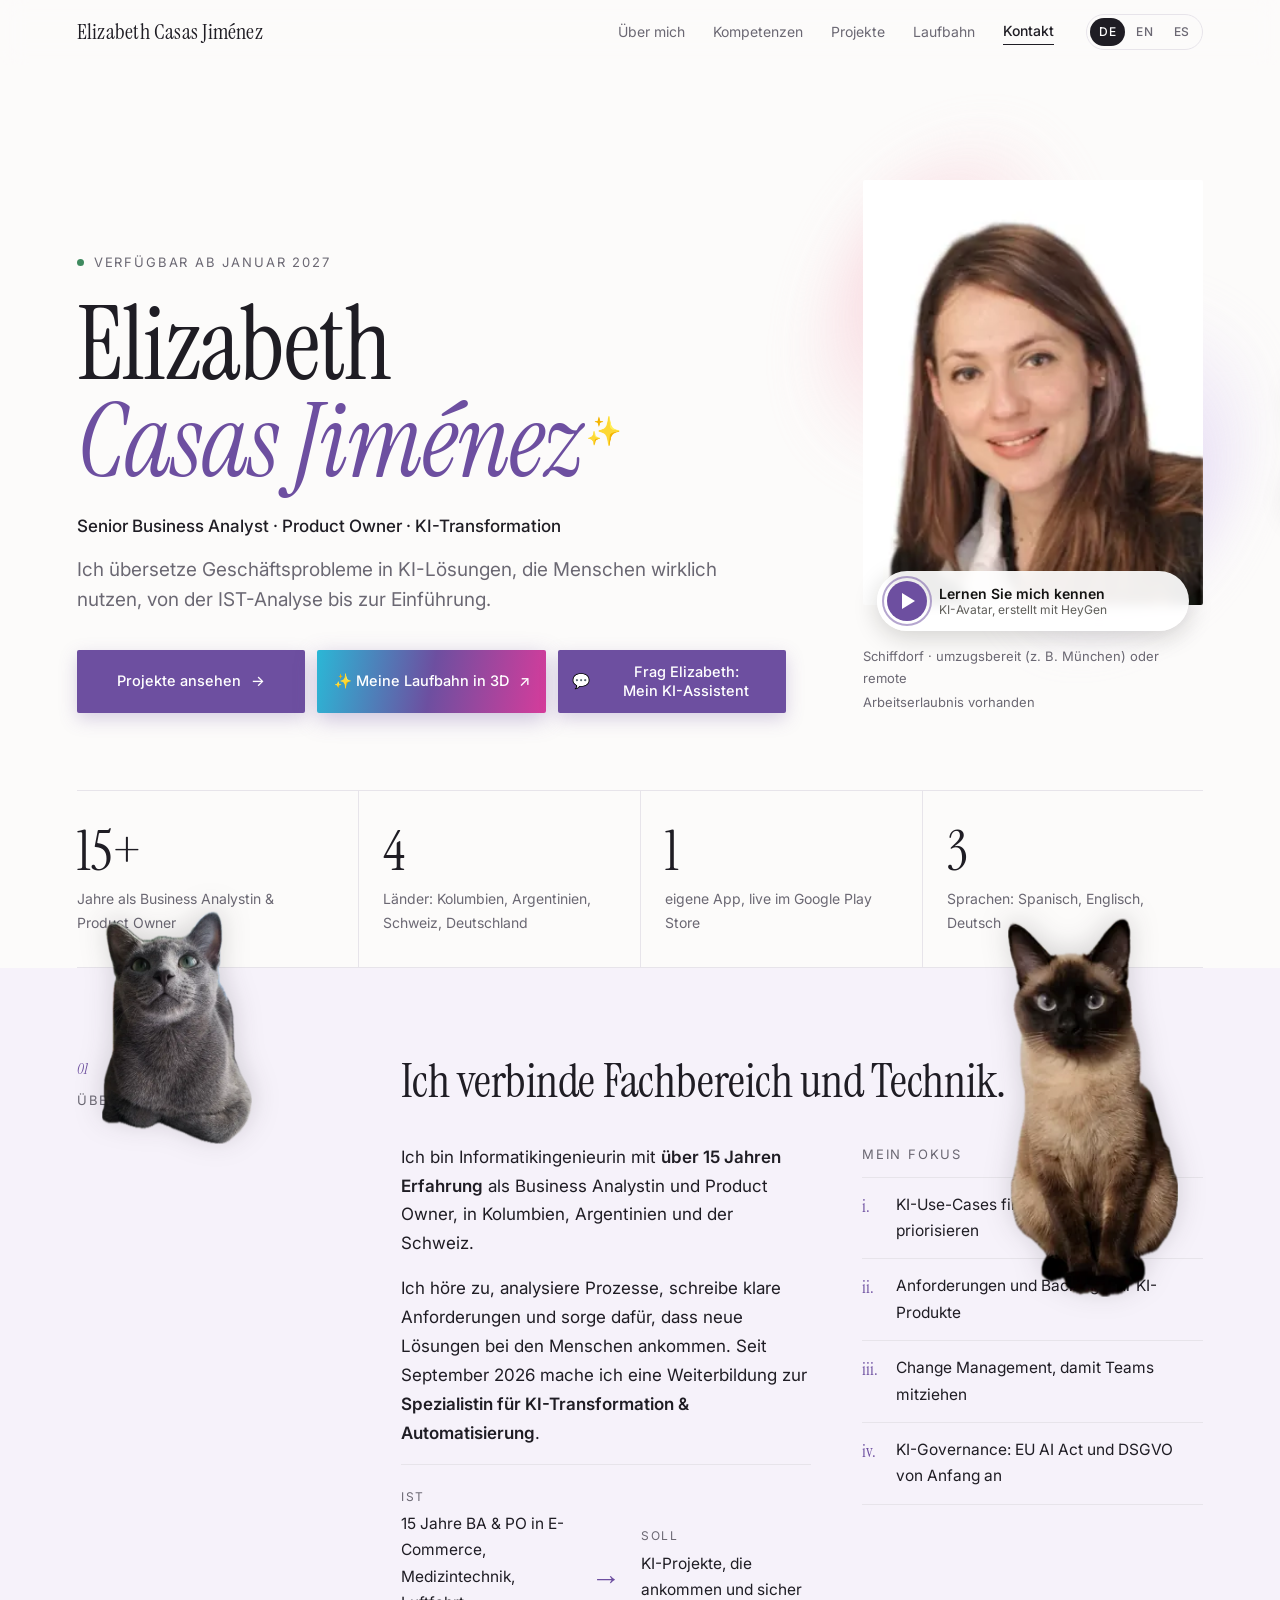
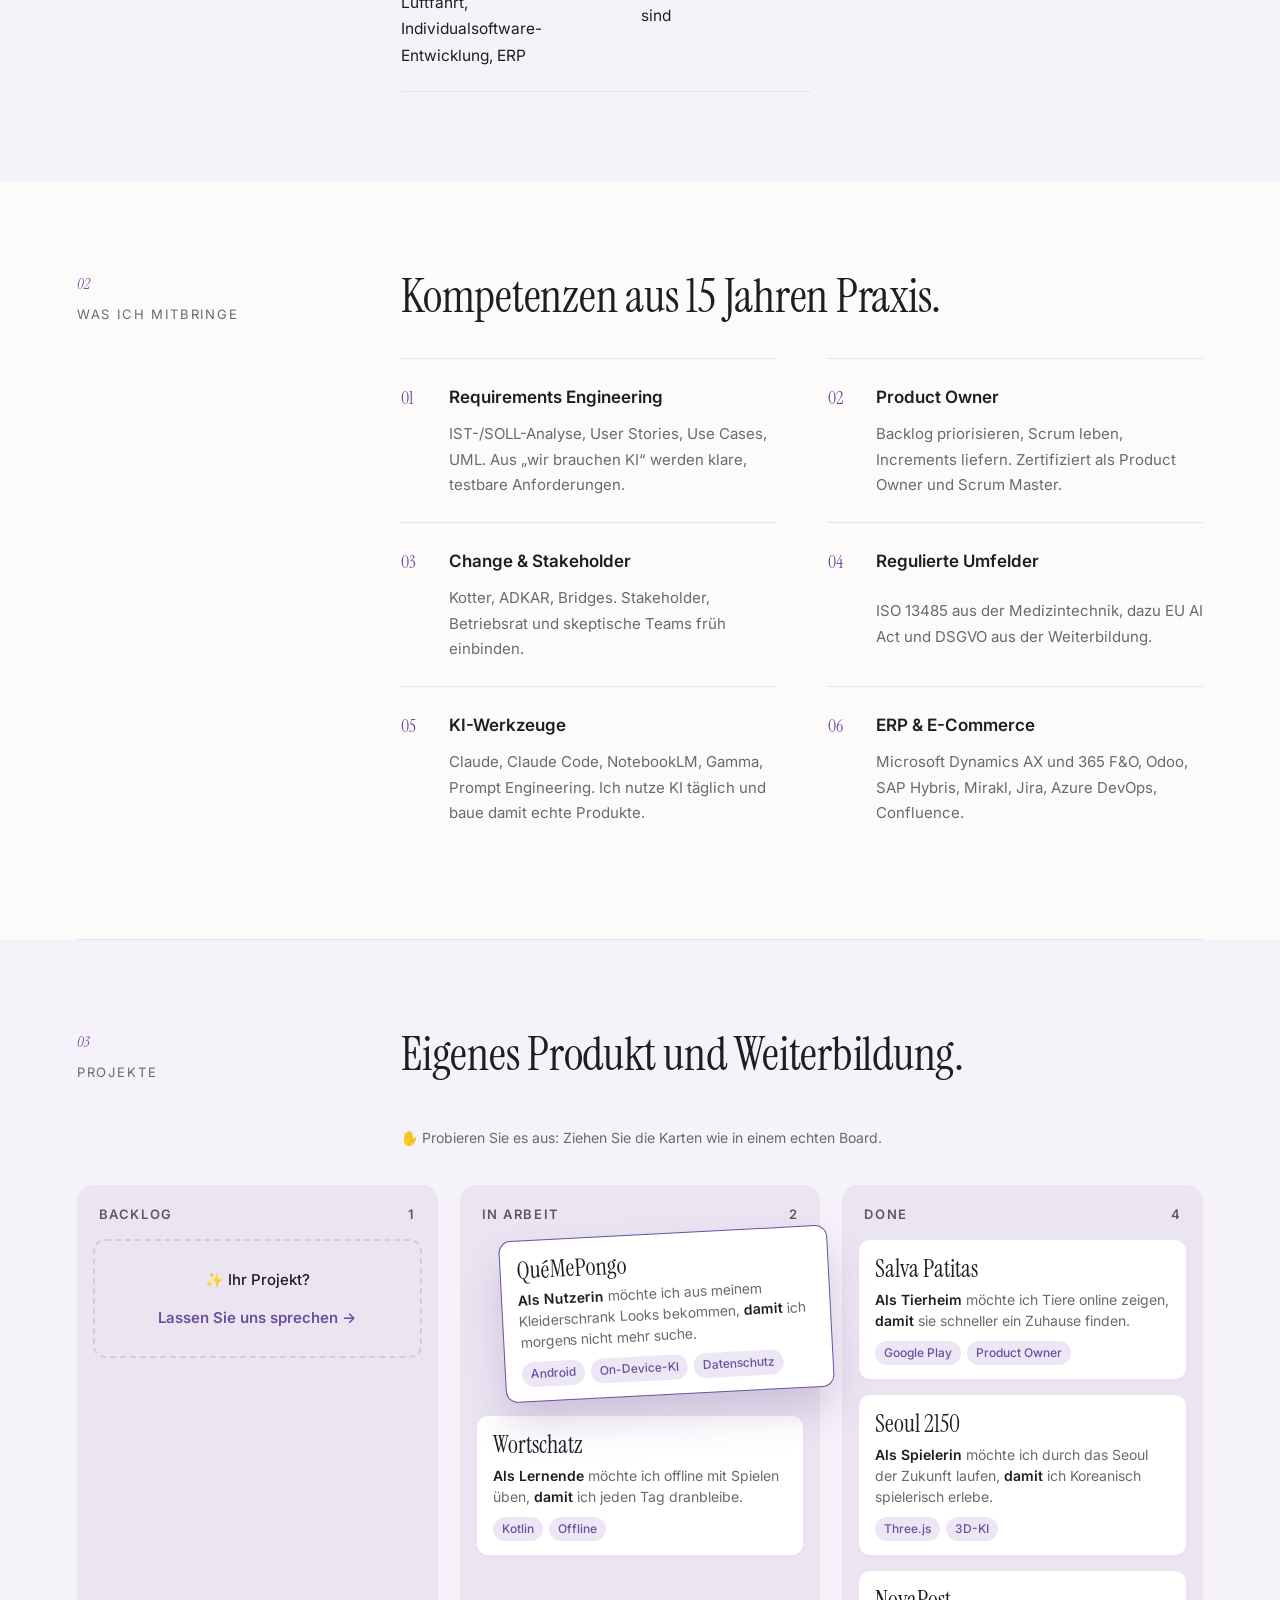
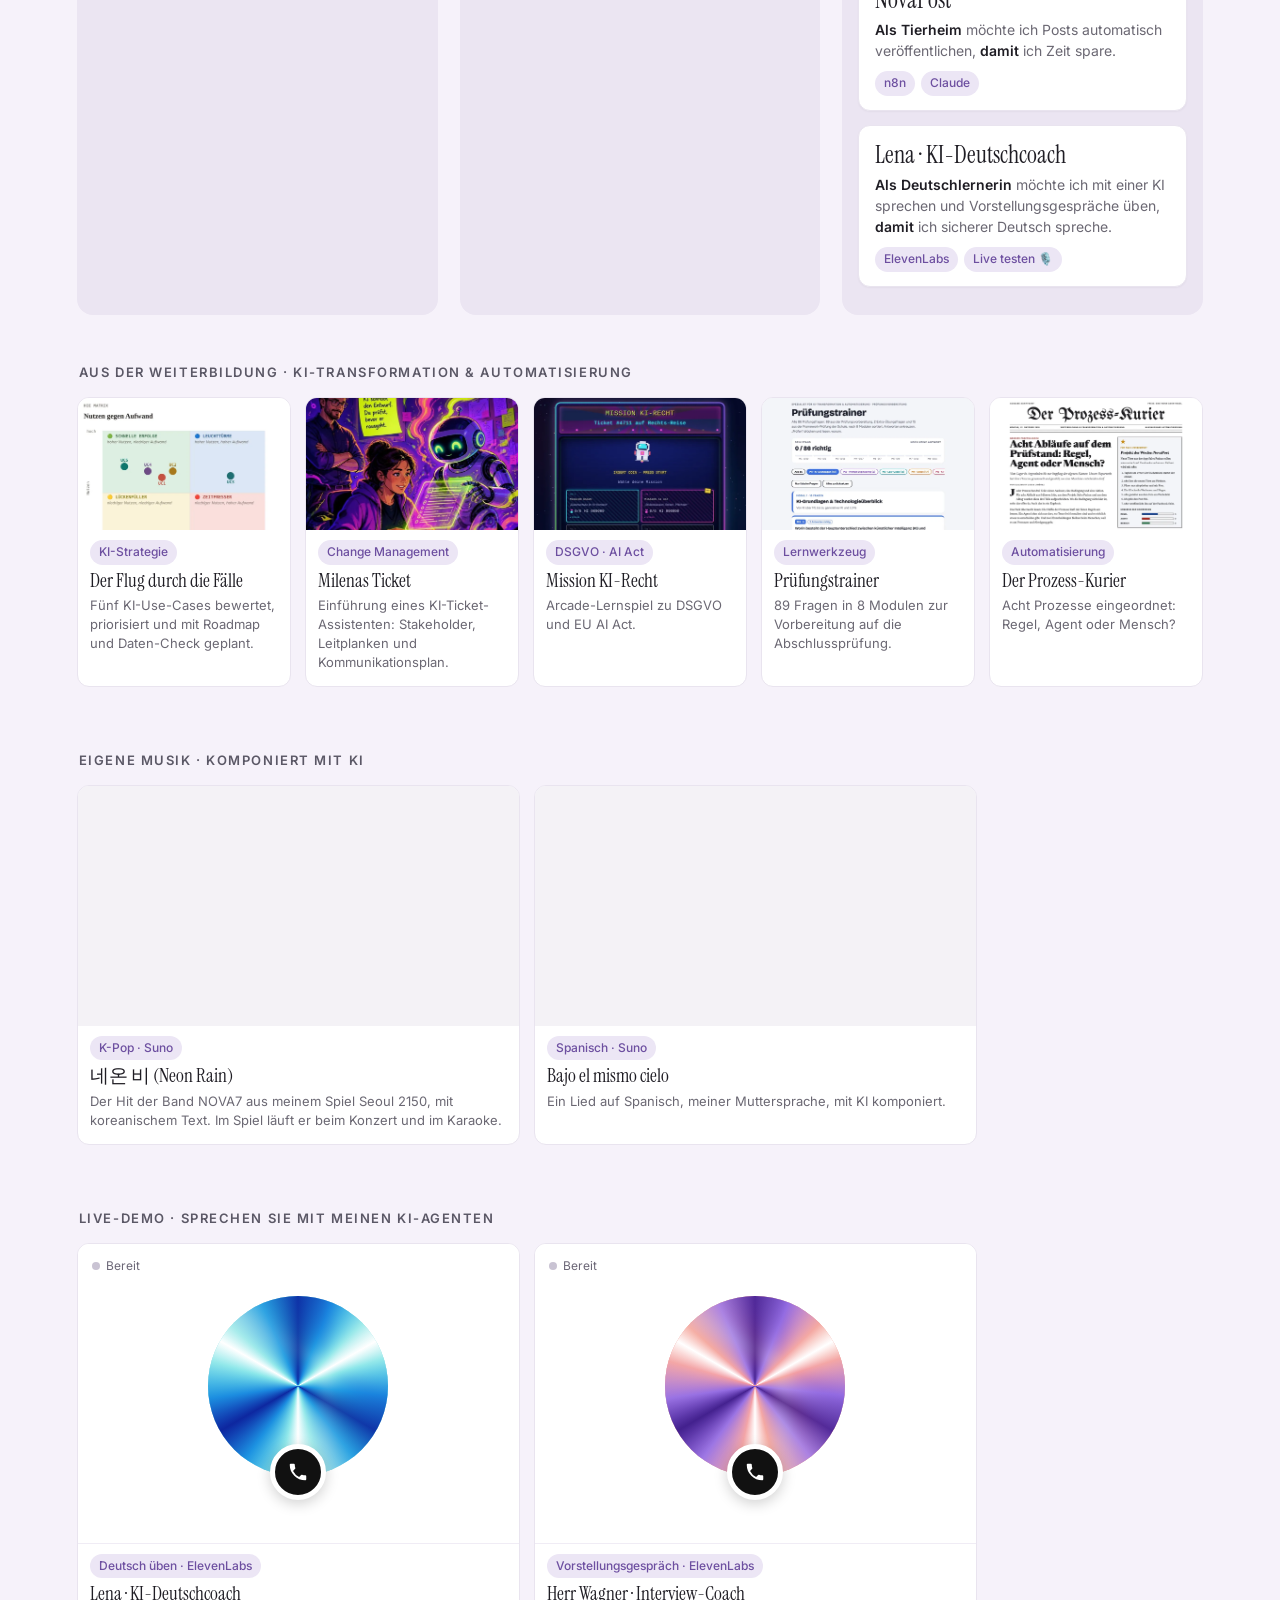
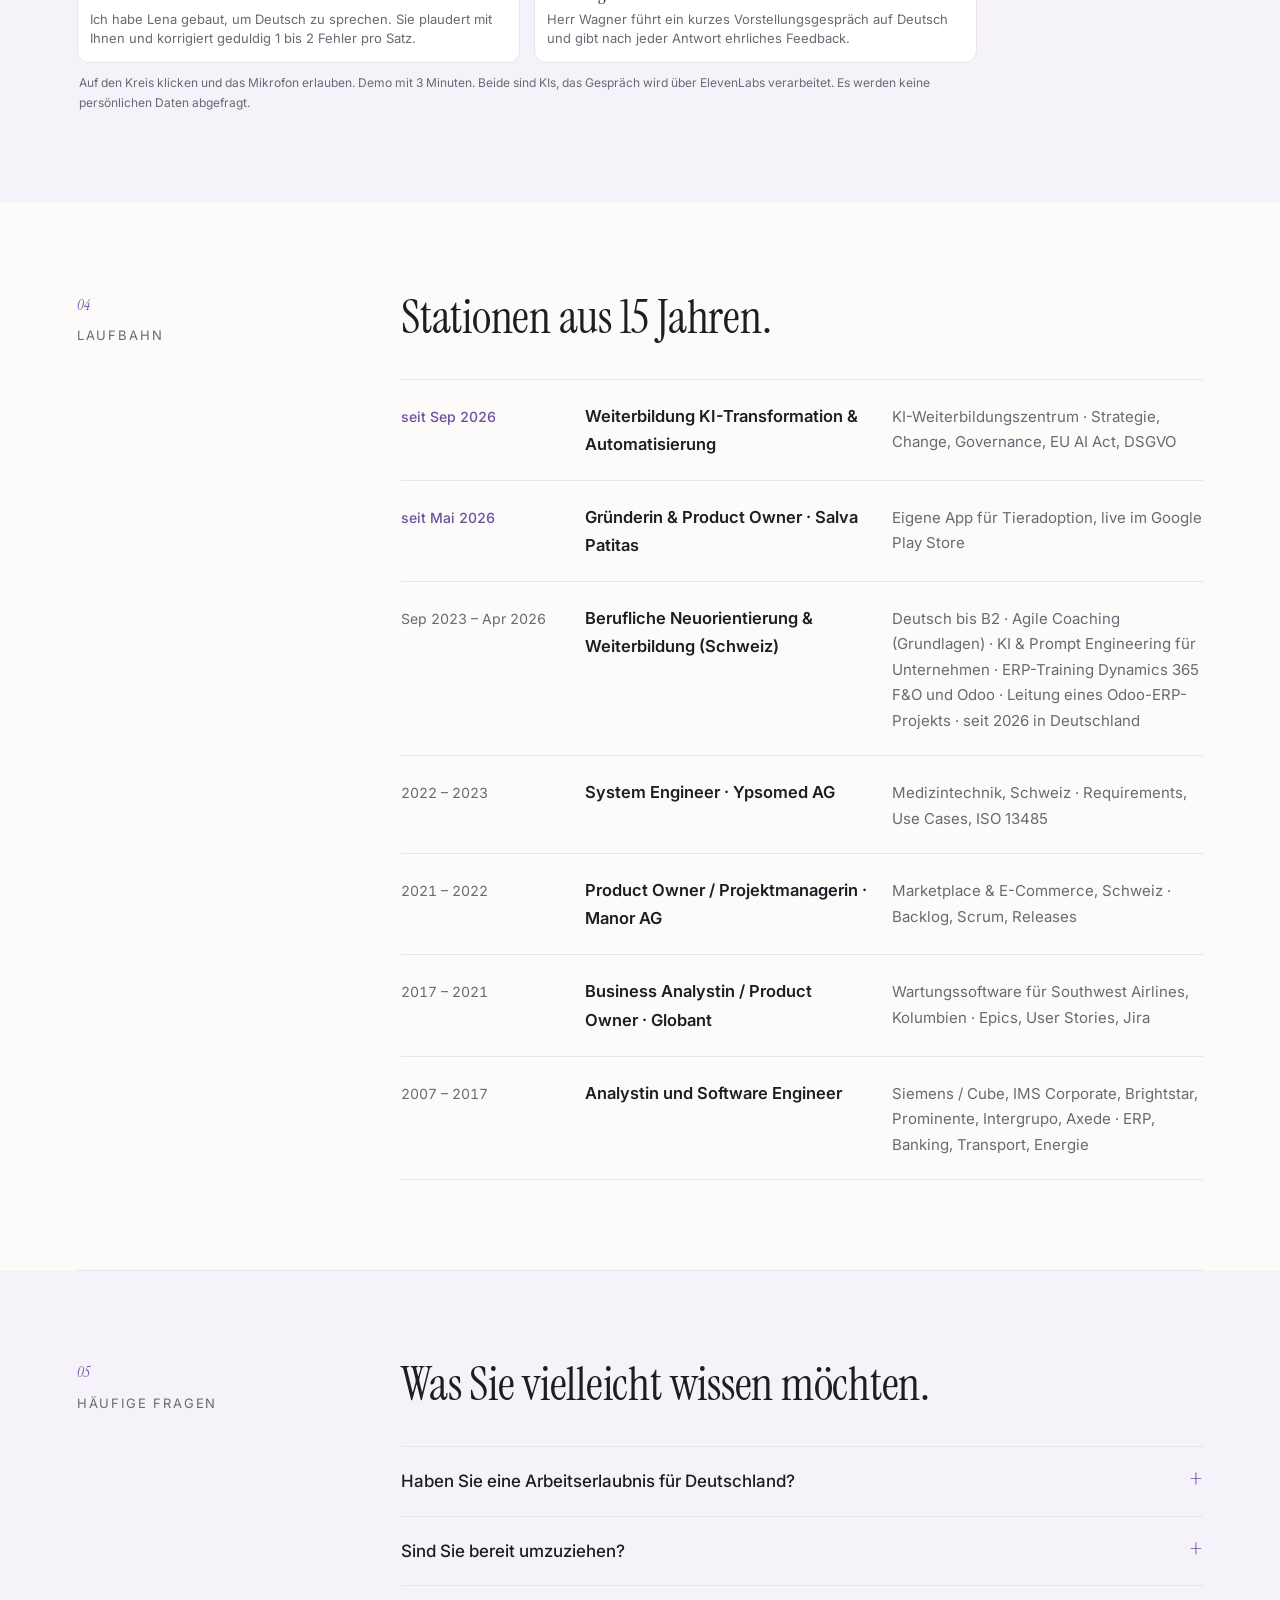
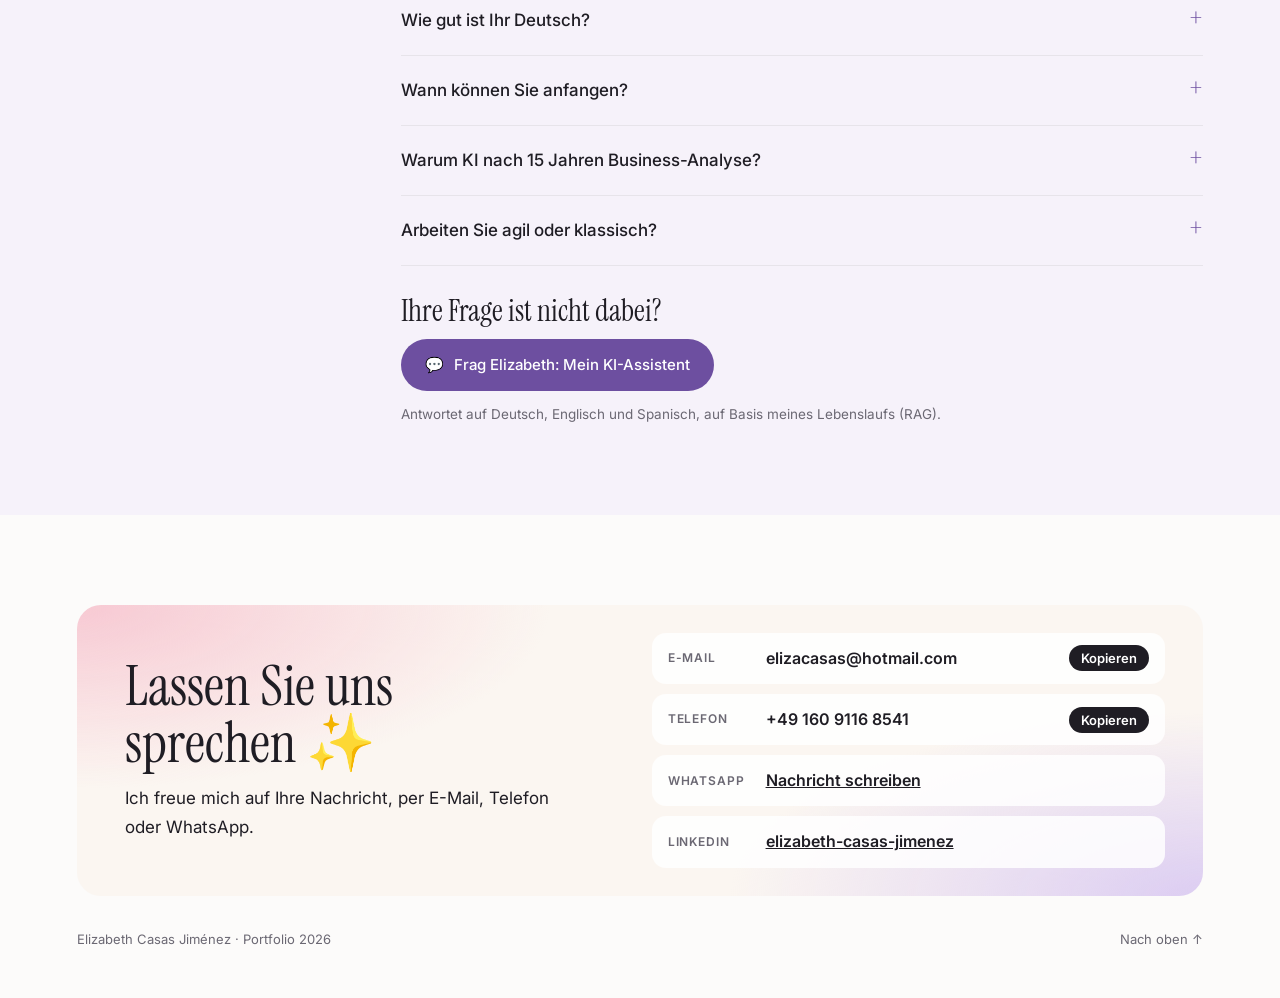
==== index.html @ 3ceb9cad "Live-Demo: Lena (Deutschcoach) und Herr Wagner (Interview-Coach) mit eigenem Kreis im Portfolio, Kan" ====
<!doctype html>
<html lang="de">
<head>
<meta charset="utf-8">
<meta name="viewport" content="width=device-width,initial-scale=1">
<title>Elizabeth Casas Jiménez</title>
<link rel="preconnect" href="https://fonts.googleapis.com">
<link rel="preconnect" href="https://fonts.gstatic.com" crossorigin>
<link rel="stylesheet" href="https://fonts.googleapis.com/css2?family=Instrument+Serif:ital@0;1&family=Inter:wght@400;500;600&display=swap">
<style>
/* Editorial, ruhig: warmes Weiss, Serif-Titel, Haarlinien statt Boxen, Lila nur als feiner Akzent. Bewusst nur ein helles Theme. */
:root{
  color-scheme:light;
  --bg:#fcfbfa; --ink:#1f1d24; --muted:#6b6873; --line:#e7e4ea; --soft:#f4f2f6;
  --accent:#6d4fa0; --accent-soft:#ece6f5;
  --serif:"Instrument Serif","Times New Roman",Georgia,serif;
  --sans:"Inter",-apple-system,"Segoe UI",Helvetica,Arial,sans-serif;
  --gut:clamp(22px,6vw,104px);
}
*{box-sizing:border-box}
html{scroll-behavior:smooth}
html,body{margin:0;background:var(--bg)}
body{overflow-x:clip}
body{color:var(--ink);font-family:var(--sans);font-size:16px;line-height:1.7;-webkit-font-smoothing:antialiased}
a{color:inherit}
a:focus-visible,summary:focus-visible,button:focus-visible{outline:2px solid var(--accent);outline-offset:4px;border-radius:4px}
h1,h2,h3{margin:0;font-weight:400}
p{margin:0}
.wrap{max-width:1360px;margin:0 auto;padding:0 var(--gut)}

/* Kopfzeile */
.topbar{position:sticky;top:0;z-index:20;background:rgba(252,251,250,.82);backdrop-filter:blur(12px);-webkit-backdrop-filter:blur(12px);border-bottom:1px solid transparent;transition:border-color .2s}
.topbar.on{border-bottom-color:var(--line)}
.topbar .wrap{display:flex;align-items:center;justify-content:space-between;height:64px}
.brand{font-family:var(--serif);font-size:22px;text-decoration:none;letter-spacing:.01em}
.topbar nav{display:flex;gap:28px;align-items:center}
.topbar nav a{text-decoration:none;font-size:14px;color:var(--muted);transition:color .15s}
.topbar nav a:hover{color:var(--ink)}
.topbar nav a.go{color:var(--ink);font-weight:500;border-bottom:1px solid var(--ink);padding-bottom:1px}

/* Hero */
.hero{display:grid;grid-template-columns:minmax(0,1fr) 340px;gap:clamp(32px,6vw,96px);align-items:end;padding:clamp(56px,9vw,120px) 0 clamp(48px,6vw,80px);border-bottom:1px solid var(--line)}
.eyebrow{font-size:13px;letter-spacing:.14em;text-transform:uppercase;color:var(--muted);display:flex;align-items:center;gap:10px}
.eyebrow i{width:7px;height:7px;border-radius:50%;background:#3f8a5f;display:inline-block}
.hero h1{font-family:var(--serif);font-size:clamp(52px,8vw,112px);line-height:.95;letter-spacing:-.01em;margin-top:22px}
.hero h1 em{font-style:italic;color:var(--accent)}
.hero .role{margin-top:22px;font-size:17px;font-weight:500}
.hero .lead{margin-top:14px;font-size:19px;color:var(--muted);max-width:54ch;line-height:1.6}
.links{display:flex;flex-wrap:wrap;gap:12px 28px;margin-top:34px}
.btn{display:inline-flex;align-items:center;gap:10px;text-decoration:none;font-size:15px;font-weight:500;padding:13px 24px;background:var(--ink);color:#fff;border-radius:2px;transition:background .2s}
.btn:hover{background:var(--accent)}
.tl{text-decoration:none;font-size:15px;font-weight:500;align-self:center;border-bottom:1px solid var(--line);padding-bottom:2px;transition:border-color .2s}
.tl:hover{border-color:var(--ink)}
.hero{isolation:isolate}
.portrait{margin:0;position:relative}
.portrait::before{content:"";position:absolute;inset:-46px -46px 70px -46px;z-index:-1;border-radius:50%;filter:blur(28px);opacity:.85;background:radial-gradient(55% 55% at 25% 30%,#f7c9d3 0%,transparent 70%),radial-gradient(55% 55% at 75% 70%,#dccdf2 0%,transparent 70%)}
.portrait img{width:100%;aspect-ratio:4/5;object-fit:cover;object-position:50% 20%;display:block;border-radius:2px;filter:saturate(.9)}
.avatar{display:block;position:relative;color:inherit;text-decoration:none}
.avatar .play{position:absolute;left:14px;right:14px;bottom:-26px;display:flex;align-items:center;gap:12px;padding:10px 14px 10px 10px;border-radius:999px;background:rgba(255,255,255,.92);box-shadow:0 6px 24px rgba(20,20,19,.18);backdrop-filter:blur(6px);transition:transform .25s ease}
.avatar .pbtn{flex:none;width:40px;height:40px;border-radius:50%;background:var(--accent);position:relative}
.avatar .pbtn::after{content:"";position:absolute;left:15px;top:12px;border-left:13px solid #fff;border-top:8px solid transparent;border-bottom:8px solid transparent}
.avatar .pbtn::before{content:"";position:absolute;inset:-5px;border-radius:50%;border:2px solid var(--accent);opacity:.5;animation:pulse 2.2s ease-out infinite}
@keyframes pulse{from{transform:scale(.85);opacity:.6}to{transform:scale(1.35);opacity:0}}
.avatar .ptxt{display:grid;line-height:1.25}
.avatar .ptxt b{font-size:14px;font-weight:600;color:#141413}
.avatar .ptxt small{font-size:12px;color:#5f5e5a}
.avatar:hover .play,.avatar:focus-visible .play{transform:translateY(-3px)}
.avatar:focus-visible{outline:2px solid var(--accent);outline-offset:4px}
@media (prefers-reduced-motion:reduce){.avatar .pbtn::before{animation:none}}
.portrait figcaption{margin-top:40px;font-size:13px;color:var(--muted);display:grid;gap:2px}

/* Kennzahlen */
.facts{display:grid;grid-template-columns:repeat(4,minmax(0,1fr));border-bottom:1px solid var(--line)}
.fact{padding:32px 24px 32px 0}
.fact+.fact{padding-left:24px;border-left:1px solid var(--line)}
.fact .n{font-family:var(--serif);font-size:56px;line-height:1}
.fact .t{margin-top:8px;font-size:14px;color:var(--muted);max-width:24ch}

/* Abschnitte: Label links, Inhalt rechts */
.sec{display:grid;grid-template-columns:260px minmax(0,1fr);gap:clamp(24px,5vw,80px);padding:clamp(56px,7vw,96px) 0;border-bottom:1px solid var(--line);scroll-margin-top:64px}
.label{font-size:13px;letter-spacing:.14em;text-transform:uppercase;color:var(--muted)}
.label b{display:block;font-family:var(--serif);font-size:15px;letter-spacing:0;text-transform:none;font-weight:400;color:var(--accent);margin-bottom:6px;font-style:italic}
.sec h2{font-family:var(--serif);font-size:clamp(34px,4vw,52px);line-height:1.05;letter-spacing:-.005em;max-width:none}
.sec .body{container-type:inline-size}
.sec .body>h2{white-space:nowrap;font-size:min(48px,5.9cqw)}
.body{display:grid;gap:36px;min-width:0}

/* Über mich */
.about{display:grid;grid-template-columns:minmax(0,1.2fr) minmax(0,1fr);gap:clamp(28px,4vw,64px)}
.about .prose{display:grid;gap:16px;font-size:17px}
.about strong{font-weight:600}
.list{list-style:none;margin:0;padding:0;border-top:1px solid var(--line)}
.list li{padding:14px 0;border-bottom:1px solid var(--line);display:grid;grid-template-columns:34px minmax(0,1fr);font-size:15.5px}
.list li span{font-family:var(--serif);color:var(--accent);font-size:17px}
.list-h{font-size:13px;letter-spacing:.14em;text-transform:uppercase;color:var(--muted);margin-bottom:12px}
.shift{display:grid;grid-template-columns:1fr auto 1fr;gap:20px;align-items:center;padding:22px 0;border-top:1px solid var(--line);border-bottom:1px solid var(--line)}
.shift .k{font-size:12px;letter-spacing:.14em;color:var(--muted);display:block;margin-bottom:4px}
.shift p{font-size:15.5px}
.shift .arr{font-family:var(--serif);font-size:30px;color:var(--accent)}

/* Kompetenzen */
.skills{display:grid;grid-template-columns:repeat(2,minmax(0,1fr));gap:0 clamp(28px,4vw,64px)}
.skill{padding:24px 0;border-top:1px solid var(--line);display:grid;grid-template-columns:44px minmax(0,1fr);gap:4px}
.skill .i{font-family:var(--serif);font-size:18px;color:var(--accent)}
.skill h3{font-size:17px;font-weight:600}
.skill p{grid-column:2;font-size:15px;color:var(--muted);margin-top:4px}

/* Projekte: Karussell (neue Projekte einfach als weitere <a class="slide"> einfuegen) */
.car-head{display:flex;justify-content:space-between;align-items:flex-end;gap:24px;flex-wrap:wrap}
.car-ctrl{display:flex;align-items:center;gap:12px;margin-top:22px}
.count{text-align:left!important;min-width:44px!important}
.count{font-size:14px;color:var(--muted);font-variant-numeric:tabular-nums;min-width:52px;text-align:right}
.arrow{width:48px;height:48px;border-radius:50%;border:1px solid var(--ink);background:transparent;color:var(--ink);font-size:18px;cursor:pointer;display:grid;place-items:center;transition:background .2s,color .2s,opacity .2s}
.arrow:hover:not(:disabled){background:var(--ink);color:#fff}
.arrow:disabled{opacity:.25;cursor:default}
.proj-sec{row-gap:36px;position:relative;isolation:isolate;border-bottom:0}
/* Lila Hintergrund ueber die ganze Breite: Projekte, Ueber mich und FAQ */
.tint{position:relative;isolation:isolate;border-bottom:0}
.tint::before{content:"";position:absolute;top:0;bottom:0;left:calc(50% - 50vw);right:calc(50% - 50vw);background:#f6f2fa;z-index:-1}
.proj-sec::before{content:"";position:absolute;top:0;bottom:0;left:calc(50% - 50vw);right:calc(50% - 50vw);background:#f6f2fa;z-index:-1}
.track{grid-column:1/-1;display:grid;grid-auto-flow:column;grid-auto-columns:calc((100% - 56px) / 3);gap:28px;overflow-x:auto;scroll-snap-type:x mandatory;scroll-behavior:smooth;padding:4px 2px 22px;scrollbar-width:thin;scrollbar-color:#d9d2e3 transparent}
.track::-webkit-scrollbar{height:4px}.track::-webkit-scrollbar-thumb{background:var(--line);border-radius:4px}
.slide{scroll-snap-align:start;text-decoration:none;display:flex;flex-direction:column;background:#fff;border:1px solid #ebe5f1;box-shadow:0 1px 2px rgba(31,29,36,.04);border-radius:4px;overflow:hidden;transition:border-color .25s,box-shadow .25s,transform .25s}
.slide:hover{border-color:#cfc9d6;box-shadow:0 24px 50px rgba(31,29,36,.08);transform:translateY(-3px)}
.visual{aspect-ratio:16/10;background:var(--soft);display:grid;place-items:center;overflow:hidden;position:relative}
.visual img{width:100%;height:100%;object-fit:cover;object-position:50% 25%;display:block;transition:transform .6s cubic-bezier(.2,.7,.2,1)}
.slide:hover .visual img{transform:scale(1.04)}
.visual video{width:100%;height:100%;object-fit:contain;display:block;background:#0b0a1a}
.visual .mono{font-family:var(--serif);font-size:clamp(52px,5vw,80px);color:var(--accent);line-height:1;font-style:italic;opacity:.9}
.visual .num{position:absolute;top:16px;left:18px;font-size:12px;letter-spacing:.14em;color:var(--muted)}
.visual.v2{background:linear-gradient(135deg,#efe9f7,#f8f4fb)}
.visual.v3{background:linear-gradient(135deg,#e9eef6,#f5f2fa)}
.visual.v4{background:linear-gradient(135deg,#f6eef0,#f4f1f8)}
.slide .txt{padding:24px 26px 26px;display:grid;gap:10px;flex:1;align-content:start}
.slide .cat{font-size:12.5px;letter-spacing:.12em;text-transform:uppercase;color:var(--muted)}
.slide h3{font-family:var(--serif);font-size:32px;line-height:1.05}
.slide blockquote{margin:0;font-family:var(--serif);font-style:italic;font-size:18px;line-height:1.4;padding-left:14px;border-left:1px solid var(--accent)}
.slide p{font-size:15px;color:var(--muted)}
.stack{font-size:13.5px;color:var(--muted)}
.more{justify-self:start;display:inline-flex;gap:8px;margin-top:8px;font-size:15px;font-weight:500;border-bottom:1px solid var(--ink);padding-bottom:2px}
.more i{font-style:normal;transition:transform .2s}
.slide:hover .more i{transform:translateX(4px)}
.slide-backlog{border:2px dashed #cfc3e0;background:var(--bg);box-shadow:none}
.slide-backlog:hover{border-color:var(--accent)}
.backlog-visual{background:var(--accent-soft);display:flex;flex-direction:column;gap:6px}
.backlog-visual .bl-plus{font-family:var(--serif);font-size:84px;line-height:1;color:var(--accent);transition:transform .3s}
.slide-backlog:hover .bl-plus{transform:rotate(90deg)}
.backlog-visual .bl-k{font-size:12.5px;letter-spacing:.2em;text-transform:uppercase;color:var(--accent);font-weight:600}
.badge{position:absolute;top:14px;right:14px;font-size:12px;font-weight:500;background:#fff;border-radius:999px;padding:4px 11px;display:flex;align-items:center;gap:6px}
.badge::before{content:"";width:6px;height:6px;border-radius:50%;background:#3f8a5f}
.badge.wip{background:#fff4d6;color:#7a5a00}.badge.wip::before{content:"🚧";width:auto;height:auto;background:none;font-size:11px}

/* Projekte als Kanban-Board: Backlog · In Arbeit · Done (neue Projekte als weitere <a class="kb-card"> einfuegen) */
.kanban{grid-column:1/-1;display:grid;grid-template-columns:repeat(3,minmax(0,1fr));gap:22px;align-items:stretch}
.kb-col{background:#ebe5f2;border-radius:16px;padding:18px 16px 28px;display:flex;flex-direction:column;gap:14px;min-height:420px}
.kb-head{display:flex;justify-content:space-between;align-items:center;padding:0 6px;font-size:13px;font-weight:600;letter-spacing:.12em;text-transform:uppercase;color:#5b5866}
.kb-head b{font-weight:600}
.kb-card{display:block;text-decoration:none;color:inherit;background:#fff;border:1px solid #e9e4ef;border-radius:12px;padding:16px 16px 14px;box-shadow:0 1px 2px rgba(31,29,36,.04);transition:transform .25s,box-shadow .25s,border-color .25s}
a.kb-card:hover{transform:translateY(-3px);box-shadow:0 16px 32px rgba(31,29,36,.09);border-color:#cfc3e0}
.kb-card h4{margin:0 0 6px;font-family:var(--serif);font-weight:400;font-size:24px;line-height:1.1}
.kb-card p{margin:0;font-size:14px;line-height:1.5;color:var(--muted)}
.kb-card p b{color:var(--ink);font-weight:600}
.kb-tags{display:flex;flex-wrap:wrap;gap:6px;margin-top:10px}
.kb-tag{font-size:12px;font-weight:500;color:var(--accent);background:var(--accent-soft);border-radius:999px;padding:2px 9px}
/* QuéMePongo wird gerade verschoben: leicht gedreht, angehoben, mit lila Rand */
.kb-drag{position:relative;z-index:2;transform:translate(26px,-6px) rotate(-3deg);border:1.5px solid var(--accent);box-shadow:0 22px 40px rgba(64,40,110,.18);transition:transform .35s}
.kb-drag:hover{transform:translate(18px,-8px) rotate(-1.5deg)}
.kb-new{display:grid;gap:12px;justify-items:center;text-align:center;text-decoration:none;color:var(--ink);border:2px dashed #d3cbdf;border-radius:12px;padding:26px 16px;font-size:15px;font-weight:500;transition:border-color .2s,background .2s}
.kb-new:hover{border-color:var(--accent);background:#fff}
.kb-go{color:var(--accent);font-weight:600}
@media (max-width:900px){.kanban{grid-template-columns:minmax(0,1fr)}.kb-col{min-height:0}.kb-drag{transform:rotate(-2deg)}.kb-drag:hover{transform:rotate(-1deg)}}
@media (prefers-reduced-motion:reduce){.kb-card,.kb-drag{transition:none}a.kb-card:hover{transform:none}}
/* Karten verschieben: mit der Maus ziehen, auf dem Handy kurz gedrückt halten */
.kb-hint{margin:10px 0 0;font-size:14px;color:var(--muted)}
.kanban .kb-card,.kanban .kb-new{cursor:grab;touch-action:pan-y;user-select:none;-webkit-user-select:none;-webkit-touch-callout:none}
.kb-lifted{position:fixed!important;z-index:50;pointer-events:none;cursor:grabbing;transform:rotate(-3deg) scale(1.03)!important;box-shadow:0 26px 50px rgba(64,40,110,.25)!important;transition:none!important}
.kb-gap{border:2px dashed var(--accent);border-radius:12px;background:rgba(109,79,160,.06)}
.kb-col.kb-over{background:#e3daf0}
.kb-land{animation:kbLand .35s cubic-bezier(.2,.8,.2,1.2)}
@keyframes kbLand{from{transform:scale(1.05) rotate(-2deg)}to{transform:none}}
@media (prefers-reduced-motion:reduce){.kb-land{animation:none}.kb-lifted{transform:none!important}}

/* Aus der Weiterbildung: fuenf kleine Karten unter dem Kanban-Board */
.wb{grid-column:1/-1;margin-top:10px}
.wb-head{font-size:13px;font-weight:600;letter-spacing:.12em;text-transform:uppercase;color:#5b5866;margin:0 0 14px 2px}
.wb-row{display:grid;grid-template-columns:repeat(5,minmax(0,1fr));gap:14px}
.wb-card{display:flex;flex-direction:column;text-decoration:none;color:inherit;background:#fff;border:1px solid #e9e4ef;border-radius:12px;overflow:hidden;transition:transform .25s,box-shadow .25s,border-color .25s}
.wb-card:hover{transform:translateY(-3px);box-shadow:0 16px 32px rgba(31,29,36,.09);border-color:#cfc3e0}
.wb-img{aspect-ratio:16/10;overflow:hidden;background:var(--soft)}
.wb-img img{width:100%;height:100%;object-fit:cover;display:block}
.wb-body{padding:10px 12px 14px;display:grid;gap:5px;justify-items:start}
.wb-body h4{margin:0;font-family:var(--serif);font-weight:400;font-size:19px;line-height:1.15}
.wb-body p{margin:0;font-size:13px;line-height:1.45;color:var(--muted)}
@media (max-width:1100px){.wb-row{grid-template-columns:repeat(3,minmax(0,1fr))}}
@media (max-width:680px){.wb-row{grid-template-columns:repeat(2,minmax(0,1fr))}}
@media (prefers-reduced-motion:reduce){.wb-card{transition:none}.wb-card:hover{transform:none}}
/* Eigene Musik: zwei Suno-Songs zum Anhoeren, direkt im Portfolio */
.mu{grid-column:1/-1;margin-top:26px}
.mu-row{display:grid;grid-template-columns:repeat(2,minmax(0,1fr));gap:14px;max-width:900px}
.mu-card{background:#fff;border:1px solid #e9e4ef;border-radius:12px;overflow:hidden;display:flex;flex-direction:column}
.mu-card iframe{width:100%;height:240px;border:0;display:block;background:var(--soft)}
@media (max-width:680px){.mu-row{grid-template-columns:minmax(0,1fr)}}
.ev-stage{height:300px;position:relative;display:flex;flex-direction:column;align-items:center;justify-content:center;background:#fff;border-bottom:1px solid #f0ecf5}
.ev-stage{--o1:#14309a;--o2:#2792dc;--o3:#9ce6e6}
.ev-stage[data-who="wagner"]{--o1:#4b2a8a;--o2:#9b7be0;--o3:#f2a49b}
.ev-wrap{position:relative;width:180px;height:180px;margin-top:-14px}
.ev-orb{position:absolute;inset:0;border-radius:50%;overflow:hidden;border:0;padding:0;cursor:pointer;background:var(--o3);will-change:transform;transition:transform .08s linear}
.ev-orb::before,.ev-orb::after{content:"";position:absolute;inset:-20%;background:repeating-conic-gradient(from 0deg,var(--o1) 0deg,var(--o2) 22deg,var(--o3) 46deg,#ffffff 60deg,var(--o3) 72deg,var(--o2) 96deg,var(--o1) 120deg);animation:evSpin 16s linear infinite}
.ev-orb::after{inset:-45%;opacity:.45;mix-blend-mode:soft-light;filter:blur(6px);translate:8% -6%;animation:evSpin 11s linear infinite reverse}
.ev-orb.busy::before{animation-duration:4s}
@keyframes evSpin{to{rotate:360deg}}
@media (prefers-reduced-motion:reduce){.ev-orb::before,.ev-orb::after{animation:none}}
.ev-call{position:absolute;left:50%;bottom:-24px;translate:-50% 0;width:56px;height:56px;border-radius:50%;background:#111;border:5px solid #fff;color:#fff;display:flex;align-items:center;justify-content:center;cursor:pointer;padding:0;box-shadow:0 4px 14px rgba(0,0,0,.18);transition:background .2s}
.ev-call:hover{background:#333}.ev-call.on{background:#d93a3a}
.ev-call svg{width:22px;height:22px}
.ev-st{position:absolute;top:12px;left:14px;font-size:12px;color:#6b6676;display:flex;align-items:center;gap:6px}
.ev-st i{width:8px;height:8px;border-radius:50%;background:#c9c3d3;display:inline-block}
.ev-st.on i{background:#2bb673;box-shadow:0 0 8px #2bb673}
.ev-sub{position:absolute;left:14px;right:14px;bottom:8px;margin:0;font-size:12.5px;line-height:1.4;color:#3b3845;text-align:center;min-height:18px;max-height:36px;overflow:hidden}

/* Laufbahn */
.cv{border-top:1px solid var(--line)}
.job{display:grid;grid-template-columns:160px minmax(0,1fr) minmax(0,1.1fr);gap:24px;padding:22px 0;border-bottom:1px solid var(--line);align-items:baseline}
.job .y{font-size:14px;color:var(--muted);font-variant-numeric:tabular-nums}
.job.now .y{color:var(--accent);font-weight:500}
.job h3{font-size:16.5px;font-weight:600}
.job p{font-size:15px;color:var(--muted)}

/* FAQ */
.faq{border-top:1px solid var(--line)}
details{border-bottom:1px solid var(--line)}
summary{cursor:pointer;list-style:none;display:flex;justify-content:space-between;gap:20px;padding:20px 0;font-size:17px;font-weight:500}
summary::-webkit-details-marker{display:none}
summary::after{content:"+";font-family:var(--serif);font-size:26px;line-height:1;color:var(--accent);transition:transform .2s;flex:none}
details[open] summary::after{transform:rotate(45deg)}
details p{padding:0 48px 22px 0;color:var(--muted);max-width:70ch}

/* Kontakt (wie gewuenscht beibehalten) */
.contact{margin:clamp(56px,7vw,96px) 0 0;border-radius:24px;overflow:hidden;display:grid;grid-template-columns:minmax(0,1fr) minmax(0,1.1fr);scroll-margin-top:80px;
  background:radial-gradient(60% 90% at 0% 0%,#f7c9d3 0%,transparent 70%),radial-gradient(60% 90% at 100% 100%,#dccdf2 0%,transparent 70%),#fbf6f1}
.contact .l{padding:44px clamp(24px,4vw,48px);display:grid;gap:12px;align-content:center}
.contact h2{font-family:var(--serif);font-size:clamp(38px,4.4vw,56px);line-height:1.02}
.contact .l p{font-size:17px}
.contact .r{padding:28px clamp(20px,3vw,40px);display:grid;gap:10px;align-content:center}
.crow{display:flex;flex-wrap:wrap;align-items:center;gap:6px 14px;background:rgba(255,255,255,.85);border-radius:14px;padding:12px 16px}
.crow .k{font-size:12px;font-weight:600;letter-spacing:.08em;color:var(--muted);min-width:84px}
.crow .v{font-weight:600;overflow-wrap:anywhere}
.copy{font:600 13px var(--sans);background:var(--ink);color:#fff;border:0;border-radius:999px;padding:5px 12px;cursor:pointer;margin-left:auto}
.foot{display:flex;justify-content:space-between;flex-wrap:wrap;gap:8px;padding:32px 0 48px;font-size:13px;color:var(--muted)}

@media (max-width:1080px){
  .track{grid-auto-columns:calc((100% - 28px) / 2)}
  .sec{grid-template-columns:1fr}
  .about{grid-template-columns:1fr}
}
@media (max-width:900px){
  .hero{grid-template-columns:1fr;align-items:start}
  .portrait{max-width:280px;order:-1}
  .facts{grid-template-columns:repeat(2,minmax(0,1fr))}
  .fact:nth-child(3){padding-left:0;border-left:0}
  .fact:nth-child(n+3){border-top:1px solid var(--line)}
  .job{grid-template-columns:1fr;gap:4px}
  .contact{grid-template-columns:1fr}
  .topbar nav a:not(.go){display:none}
}
@media (max-width:600px){
  .skills{grid-template-columns:1fr}
  .shift{grid-template-columns:1fr}.shift .arr{transform:rotate(90deg);justify-self:start}
  .fact .n{font-size:44px}
  .track{grid-auto-columns:86%;gap:16px}
  .portrait::before{inset:-24px -24px 40px -24px}
  .slide h3{font-size:30px}
  .copy{margin-left:0}
}
@media (prefers-reduced-motion:reduce){*{transition:none!important}html,.track{scroll-behavior:auto}}

/* Easter egg: drei Klicks auf das Funkeln, dann spaziert Amy vorbei */
.spark{all:unset;cursor:pointer;font-size:.28em;vertical-align:super;margin-left:.15em;display:inline-block;animation:twinkle 3.2s ease-in-out infinite;border-radius:6px}
.spark:focus-visible{outline:2px solid var(--accent);outline-offset:3px}
.spark.bump{animation:bump .25s ease-out}
@keyframes twinkle{0%,70%,100%{transform:scale(1) rotate(0);opacity:.75}80%{transform:scale(1.35) rotate(15deg);opacity:1}90%{transform:scale(.95) rotate(-8deg)}}
@keyframes bump{50%{transform:scale(1.6)}}
.amy{position:fixed;right:clamp(16px,8vw,120px);bottom:0;z-index:50;pointer-events:none;width:clamp(110px,16vw,170px);transform:translateY(105%);transition:transform .9s cubic-bezier(.2,.8,.2,1);filter:drop-shadow(0 -4px 14px rgba(31,29,36,.18))}
.amy.up{transform:translateY(38%)}
.amy img{display:block;width:100%;height:auto}
.amy.eddy{right:auto;left:clamp(16px,8vw,120px);width:clamp(100px,14vw,150px)}
.amy.toby{right:0;bottom:auto;top:42%;width:clamp(110px,15vw,165px);transform:translateX(105%)}
.amy.toby.up{transform:translateX(30%)}
@media (prefers-reduced-motion:reduce){.spark{animation:none}}
/* Frag Elizabeth: Chatbot-Button unter den FAQ */
.askbot{display:grid;gap:12px;justify-items:start;margin-top:-8px}
.ab-q{font-family:var(--serif);font-size:30px;line-height:1.1}
.ab-btn{display:inline-flex;align-items:center;gap:10px;text-decoration:none;font-size:15px;font-weight:500;padding:13px 24px;background:var(--accent);color:#fff;border-radius:999px;transition:background .2s,transform .2s}
.ab-btn:hover{background:var(--ink);transform:translateY(-2px)}
.ab-n{font-size:13.5px;color:var(--muted)}
/* Laufbahn in 3D */
.btn3d{background:linear-gradient(100deg,#2bb7d6,#6d4fa0 50%,#d63c9b);box-shadow:0 6px 22px rgba(109,79,160,.35)}
.btn3d:hover{background:linear-gradient(100deg,#1f9fbd,#5a3f88 50%,#b82f84)}
/* Die drei Buttons oben: gleich in Farbe, Form und Breite (LinkedIn, WhatsApp und E-Mail stehen in Kontakt) */
.links:has(.btn-hero){display:grid;grid-template-columns:repeat(3,minmax(0,1fr));gap:12px;max-width:760px}
.btn-hero{background:var(--accent);justify-content:center;text-align:center;line-height:1.3;padding:13px 14px;font-size:14.5px;box-shadow:0 6px 18px rgba(109,79,160,.25);transition:background .2s,transform .2s}
@media (max-width:620px){.links:has(.btn-hero){grid-template-columns:minmax(0,1fr)}}
.btn-hero .nw{white-space:nowrap}
.btn-hero:hover{background:var(--ink);transform:translateY(-2px)}
/* the middle one keeps its 3D colors (cyan, violet, pink), same size and shape as the other two */
.btn-hero.btn3d{background:linear-gradient(100deg,#2bb7d6,#6d4fa0 50%,#d63c9b);box-shadow:0 6px 22px rgba(109,79,160,.35)}
.btn-hero.btn3d:hover{background:linear-gradient(100deg,#1f9fbd,#5a3f88 50%,#b82f84)}
.globe-card{display:grid;grid-template-columns:72px minmax(0,1fr) auto;gap:20px;align-items:center;text-decoration:none;padding:22px 26px;border-radius:18px;color:#f5f0ff;
  background:radial-gradient(80% 140% at 0% 50%,rgba(141,92,255,.55),transparent 60%),radial-gradient(70% 140% at 100% 50%,rgba(255,66,184,.35),transparent 60%),#0b0720;transition:transform .25s,box-shadow .25s}
.globe-card:hover{transform:translateY(-3px);box-shadow:0 24px 50px rgba(31,29,36,.18)}
.gc-orb{width:72px;height:72px;border-radius:50%;background:radial-gradient(circle at 35% 30%,#bfe9ff,#2a6fd6 45%,#0b2a5c 75%);box-shadow:0 0 0 3px rgba(69,239,255,.35),0 0 30px rgba(255,66,184,.5)}
.gc-txt{display:grid;gap:4px}
.gc-txt b{font-family:var(--serif);font-weight:400;font-size:28px;line-height:1.1}
.gc-txt small{font-size:14.5px;color:#cfc4ec}
.globe-card .more{border-color:#f5f0ff;margin:0;white-space:nowrap}
@media (max-width:600px){.globe-card{grid-template-columns:52px minmax(0,1fr)}.gc-orb{width:52px;height:52px}.globe-card .more{grid-column:1/-1;justify-self:start}.gc-txt b{font-size:24px}}
/* Sprachumschalter */
.lang{display:flex;gap:2px;margin-left:4px;padding:3px;border:1px solid var(--line);border-radius:999px}
.lang button{all:unset;cursor:pointer;font-size:12px;font-weight:500;letter-spacing:.06em;color:var(--muted);padding:4px 9px;border-radius:999px;transition:background .2s,color .2s}
.lang button:hover{color:var(--ink)}
.lang button[aria-pressed="true"]{background:var(--ink);color:#fff}
.lang button:focus-visible{outline:2px solid var(--accent);outline-offset:2px}
@media (max-width:600px){.brand{font-size:18px}.topbar nav{gap:12px}.topbar nav a.go{display:none}.lang button{padding:4px 7px}}
</style>
</head>
<body>

<header class="topbar" id="topbar">
  <div class="wrap">
    <a class="brand" href="#">Elizabeth Casas Jiménez</a>
    <nav aria-label="Navigation">
      <a href="#ueber">Über mich</a>
      <a href="#kompetenzen">Kompetenzen</a>
      <a href="#projekte">Projekte</a>
      <a href="#laufbahn">Laufbahn</a>
      <a class="go" href="#kontakt">Kontakt</a>
      <div class="lang" role="group" aria-label="Sprache / Language / Idioma">
        <button type="button" data-l="de" aria-pressed="true">DE</button><button type="button" data-l="en" aria-pressed="false">EN</button><button type="button" data-l="es" aria-pressed="false">ES</button>
      </div>
    </nav>
  </div>
</header>

<main class="wrap">

  <section class="hero">
    <div>
      <p class="eyebrow"><i aria-hidden="true"></i>Verfügbar ab Januar 2027</p>
      <h1>Elizabeth<br><em>Casas Jiménez</em><button class="spark" id="spark" type="button" aria-label="Pssst …" title="Pssst …">✨</button></h1>
      <p class="role">Senior Business Analyst · Product Owner · KI-Transformation</p>
      <p class="lead">Ich übersetze Geschäftsprobleme in KI-Lösungen, die Menschen wirklich nutzen, von der IST-Analyse bis zur Einführung.</p>
      <div class="links">
        <a class="btn btn-hero" href="#projekte">Projekte ansehen <span aria-hidden="true">→</span></a>
        <a class="btn btn-hero btn3d" href="https://claude.ai/artifact/RntR2yEP8NWkmtoArhUp8n" target="_blank" rel="noopener">✨ Meine Laufbahn in 3D <span aria-hidden="true">↗</span></a>
        <a class="btn btn-hero ki-link" href="https://lunita486.github.io/frag-elizabeth/?lang=de" target="_blank" rel="noopener"><span aria-hidden="true">💬</span><span>Frag Elizabeth: <span class="nw">Mein KI-Assistent</span></span></a>
      </div>
    </div>
    <figure class="portrait">
      <a class="avatar" href="https://app.heygen.com/videos/eliza-casas-mein-ki-avatar-portfolio-0753168983404fe297d49c38b6a888a7" target="_blank" rel="noopener" aria-label="Video ansehen: Mein KI-Avatar stellt mich vor (öffnet HeyGen in neuem Tab)">
        <img src="img/foto.webp" alt="Porträt von Elizabeth Casas Jiménez">
        <span class="play"><span class="pbtn" aria-hidden="true"></span><span class="ptxt"><b>Lernen Sie mich kennen</b><small>KI-Avatar, erstellt mit HeyGen</small></span></span>
      </a>
      <figcaption>
        <span>Schiffdorf · umzugsbereit (z. B. München) oder remote</span>
        <span>Arbeitserlaubnis vorhanden</span>
      </figcaption>
    </figure>
  </section>

  <div class="facts">
    <div class="fact"><div class="n">15+</div><div class="t">Jahre als Business Analystin &amp; Product Owner</div></div>
    <div class="fact"><div class="n">4</div><div class="t">Länder: Kolumbien, Argentinien, Schweiz, Deutschland</div></div>
    <div class="fact"><div class="n">1</div><div class="t">eigene App, live im Google Play Store</div></div>
    <div class="fact"><div class="n">3</div><div class="t">Sprachen: Spanisch, Englisch, Deutsch</div></div>
  </div>

  <section class="sec tint" id="ueber">
    <div class="label"><b>01</b><span>Über mich</span></div>
    <div class="body">
      <h2 data-cat="eddy">Ich verbinde Fachbereich und Technik.</h2>
      <div class="about">
        <div class="prose">
          <p>Ich bin Informatikingenieurin mit <strong>über 15 Jahren Erfahrung</strong> als Business Analystin und Product Owner, in Kolumbien, Argentinien und der Schweiz.</p>
          <p>Ich höre zu, analysiere Prozesse, schreibe klare Anforderungen und sorge dafür, dass neue Lösungen bei den Menschen ankommen. Seit September 2026 mache ich eine Weiterbildung zur <strong>Spezialistin für KI-Transformation &amp; Automatisierung</strong>.</p>
          <div class="shift">
            <div><span class="k">IST</span><p>15 Jahre BA &amp; PO in E-Commerce, Medizintechnik, Luftfahrt, Individualsoftware-Entwicklung, ERP</p></div>
            <span class="arr" aria-hidden="true">→</span>
            <div><span class="k">SOLL</span><p>KI-Projekte, die ankommen und sicher sind</p></div>
          </div>
        </div>
        <div>
          <p class="list-h">Mein Fokus</p>
          <ul class="list">
            <li><span>i.</span>KI-Use-Cases finden, bewerten und priorisieren</li>
            <li><span>ii.</span>Anforderungen und Backlogs für KI-Produkte</li>
            <li><span>iii.</span>Change Management, damit Teams mitziehen</li>
            <li><span>iv.</span>KI-Governance: EU AI Act und DSGVO von Anfang an</li>
          </ul>
        </div>
      </div>
    </div>
  </section>

  <section class="sec" id="kompetenzen">
    <div class="label"><b>02</b><span>Was ich mitbringe</span></div>
    <div class="body">
      <h2 data-cat="toby">Kompetenzen aus 15 Jahren Praxis.</h2>
      <div class="skills">
        <div class="skill"><span class="i">01</span><h3>Requirements Engineering</h3><p>IST-/SOLL-Analyse, User Stories, Use Cases, UML. Aus „wir brauchen KI“ werden klare, testbare Anforderungen.</p></div>
        <div class="skill"><span class="i">02</span><h3>Product Owner</h3><p>Backlog priorisieren, Scrum leben, Increments liefern. Zertifiziert als Product Owner und Scrum Master.</p></div>
        <div class="skill"><span class="i">03</span><h3>Change &amp; Stakeholder</h3><p>Kotter, ADKAR, Bridges. Stakeholder, Betriebsrat und skeptische Teams früh einbinden.</p></div>
        <div class="skill"><span class="i">04</span><h3>Regulierte Umfelder</h3><p>ISO 13485 aus der Medizintechnik, dazu EU AI Act und DSGVO aus der Weiterbildung.</p></div>
        <div class="skill"><span class="i">05</span><h3>KI-Werkzeuge</h3><p>Claude, Claude Code, NotebookLM, Gamma, Prompt Engineering. Ich nutze KI täglich und baue damit echte Produkte.</p></div>
        <div class="skill"><span class="i">06</span><h3>ERP &amp; E-Commerce</h3><p>Microsoft Dynamics AX und 365 F&amp;O, Odoo, SAP Hybris, Mirakl, Jira, Azure DevOps, Confluence.</p></div>
      </div>
    </div>
  </section>

  <section class="sec proj-sec" id="projekte">
    <div class="label"><b>03</b><span>Projekte</span></div>
    <div class="body">
      <h2>Eigenes Produkt und Weiterbildung.</h2>
      <p class="kb-hint kb-t">✋ Probieren Sie es aus: Ziehen Sie die Karten wie in einem echten Board.</p>
    </div>

      <div class="kanban" aria-label="Projekte als Kanban-Board">
        <div class="kb-col">
          <div class="kb-head"><span class="kb-t">Backlog</span><b>1</b></div>
          <a class="kb-new" href="#kontakt"><span class="kb-t">✨ Ihr Projekt?</span><span class="kb-go kb-t">Lassen Sie uns sprechen →</span></a>
        </div>
        <div class="kb-col">
          <div class="kb-head"><span class="kb-t">In Arbeit</span><b>2</b></div>
          <div class="kb-card kb-drag"><h4>QuéMePongo</h4><p class="kb-t"><b>Als Nutzerin</b> möchte ich aus meinem Kleiderschrank Looks bekommen, <b>damit</b> ich morgens nicht mehr suche.</p><div class="kb-tags"><span class="kb-tag kb-t">Android</span><span class="kb-tag kb-t">On-Device-KI</span><span class="kb-tag kb-t">Datenschutz</span></div></div>
          <a class="kb-card" href="https://claude.ai/artifact/H5zbyChdLjZXckJ5PZRfAe" target="_blank" rel="noopener"><h4>Wortschatz</h4><p class="kb-t"><b>Als Lernende</b> möchte ich offline mit Spielen üben, <b>damit</b> ich jeden Tag dranbleibe.</p><div class="kb-tags"><span class="kb-tag kb-t">Kotlin</span><span class="kb-tag kb-t">Offline</span></div></a>
        </div>
        <div class="kb-col">
          <div class="kb-head"><span class="kb-t">Done</span><b>4</b></div>
          <a class="kb-card" href="https://lunita486.github.io/Salva-Patitas/" target="_blank" rel="noopener"><h4>Salva Patitas</h4><p class="kb-t"><b>Als Tierheim</b> möchte ich Tiere online zeigen, <b>damit</b> sie schneller ein Zuhause finden.</p><div class="kb-tags"><span class="kb-tag kb-t">Google Play</span><span class="kb-tag kb-t">Product Owner</span></div></a>
          <a class="kb-card" href="https://claude.ai/artifact/5JKftAzcr5htmBzQa2JDdj" target="_blank" rel="noopener"><h4>Seoul 2150</h4><p class="kb-t"><b>Als Spielerin</b> möchte ich durch das Seoul der Zukunft laufen, <b>damit</b> ich Koreanisch spielerisch erlebe.</p><div class="kb-tags"><span class="kb-tag kb-t">Three.js</span><span class="kb-tag kb-t">3D-KI</span></div></a>
          <a class="kb-card" href="https://www.instagram.com/salvapatitas.rescue/" target="_blank" rel="noopener"><h4>NovaPost</h4><p class="kb-t"><b>Als Tierheim</b> möchte ich Posts automatisch veröffentlichen, <b>damit</b> ich Zeit spare.</p><div class="kb-tags"><span class="kb-tag kb-t">n8n</span><span class="kb-tag kb-t">Claude</span></div></a>
          <a class="kb-card" href="#lena"><h4>Lena · KI-Deutschcoach</h4><p class="kb-t"><b>Als Deutschlernerin</b> möchte ich mit einer KI sprechen und Vorstellungsgespräche üben, <b>damit</b> ich sicherer Deutsch spreche.</p><div class="kb-tags"><span class="kb-tag kb-t">ElevenLabs</span><span class="kb-tag kb-t">Live testen 🎙️</span></div></a>
        </div>
      </div>
      <div class="wb">
        <div class="wb-head kb-t">Aus der Weiterbildung · KI-Transformation &amp; Automatisierung</div>
        <div class="wb-row">
        <a class="wb-card" href="https://claude.ai/artifact/FjqwWwwGjtprL99etxjs6q" target="_blank" rel="noopener">
          <div class="wb-img"><img loading="lazy" decoding="async" src="img/p-flug.webp" alt="Nutzen-Aufwand-Matrix mit fünf KI-Use-Cases" style="object-position:50% 50%"></div>
          <div class="wb-body"><span class="kb-tag kb-t">KI-Strategie</span><h4 class="kb-t">Der Flug durch die Fälle</h4><p class="kb-t">Fünf KI-Use-Cases bewertet, priorisiert und mit Roadmap und Daten-Check geplant.</p></div>
        </a>
        <a class="wb-card" href="https://claude.ai/artifact/KT2fxMSRvcjepjvRvqoAdW" target="_blank" rel="noopener">
          <div class="wb-img"><img loading="lazy" decoding="async" src="img/p-milena.webp" alt="Illustration: Eine Mitarbeiterin prüft einen KI-Entwurf" style="object-position:50% 30%"></div>
          <div class="wb-body"><span class="kb-tag kb-t">Change Management</span><h4 class="kb-t">Milenas Ticket</h4><p class="kb-t">Einführung eines KI-Ticket-Assistenten: Stakeholder, Leitplanken und Kommunikationsplan.</p></div>
        </a>
        <a class="wb-card" href="https://claude.ai/artifact/X2ZcnGkq33VSzibeMgEU5H" target="_blank" rel="noopener">
          <div class="wb-img"><img loading="lazy" decoding="async" src="img/p-dsgvo.webp" alt="Startbildschirm des Arcade-Spiels Mission KI-Recht" style="object-position:50% 0%"></div>
          <div class="wb-body"><span class="kb-tag kb-t">DSGVO · AI Act</span><h4 class="kb-t">Mission KI-Recht</h4><p class="kb-t">Arcade-Lernspiel zu DSGVO und EU AI Act.</p></div>
        </a>
        <a class="wb-card" href="https://claude.ai/artifact/E2NWdEjEn2YmHNNFokJmPf" target="_blank" rel="noopener">
          <div class="wb-img"><img loading="lazy" decoding="async" src="img/p-pruefung.webp" alt="Startseite des Prüfungstrainers" style="object-position:0% 0%"></div>
          <div class="wb-body"><span class="kb-tag kb-t">Lernwerkzeug</span><h4 class="kb-t">Prüfungstrainer</h4><p class="kb-t">89 Fragen in 8 Modulen zur Vorbereitung auf die Abschlussprüfung.</p></div>
        </a>
        <a class="wb-card" href="https://claude.ai/artifact/BaP3U9CmmJspzxdDnxtwuM" target="_blank" rel="noopener">
          <div class="wb-img"><img loading="lazy" decoding="async" src="img/p-kurier.webp" alt="Zeitungsseite Der Prozess-Kurier" style="object-position:50% 0%"></div>
          <div class="wb-body"><span class="kb-tag kb-t">Automatisierung</span><h4 class="kb-t">Der Prozess-Kurier</h4><p class="kb-t">Acht Prozesse eingeordnet: Regel, Agent oder Mensch?</p></div>
        </a>
        </div>
      </div>
      <div class="mu">
        <div class="wb-head kb-t">Eigene Musik · komponiert mit KI</div>
        <div class="mu-row">
          <div class="mu-card">
            <iframe src="https://suno.com/embed/5bab29cb-2d41-4554-82f3-33dd6d0c6139" title="네온 비 (Neon Rain) · Suno" loading="lazy" allow="autoplay; encrypted-media"></iframe>
            <div class="wb-body"><span class="kb-tag kb-t">K-Pop · Suno</span><h4>네온 비 (Neon Rain)</h4><p class="kb-t">Der Hit der Band NOVA7 aus meinem Spiel Seoul 2150, mit koreanischem Text. Im Spiel läuft er beim Konzert und im Karaoke.</p></div>
          </div>
          <div class="mu-card">
            <iframe src="https://suno.com/embed/d14092fc-8de5-4f9a-adc2-836469dede4d" title="Bajo el mismo cielo · Suno" loading="lazy" allow="autoplay; encrypted-media"></iframe>
            <div class="wb-body"><span class="kb-tag kb-t">Spanisch · Suno</span><h4>Bajo el mismo cielo</h4><p class="kb-t">Ein Lied auf Spanisch, meiner Muttersprache, mit KI komponiert.</p></div>
          </div>
        </div>
      </div>
      <div class="mu" id="lena">
        <div class="wb-head kb-t">Live-Demo · Sprechen Sie mit meinen KI-Agenten</div>
        <div class="mu-row">
          <div class="mu-card">
            <div class="ev-stage" data-agent="agent_0101m7apch5vf0tbhheh10ymgh8g" data-who="lena">
              <span class="ev-st"><i></i><span class="ev-stt"></span></span>
              <div class="ev-wrap">
                <button type="button" class="ev-orb" aria-label="Lena · KI-Deutschcoach"></button>
                <button type="button" class="ev-call" aria-label="Lena · KI-Deutschcoach"><svg viewBox="0 0 24 24" fill="currentColor" aria-hidden="true"><path d="M6.6 10.8a15.1 15.1 0 0 0 6.6 6.6l2.2-2.2a1 1 0 0 1 1-.25 11.4 11.4 0 0 0 3.6.57 1 1 0 0 1 1 1V20a1 1 0 0 1-1 1A17 17 0 0 1 3 4a1 1 0 0 1 1-1h3.5a1 1 0 0 1 1 1c0 1.25.2 2.45.57 3.57a1 1 0 0 1-.25 1z"/></svg></button>
              </div>
              <p class="ev-sub" aria-live="polite"></p>
            </div>
            <div class="wb-body"><span class="kb-tag kb-t">Deutsch üben · ElevenLabs</span><h4>Lena · KI-Deutschcoach</h4><p class="kb-t">Ich habe Lena gebaut, um Deutsch zu sprechen. Sie plaudert mit Ihnen und korrigiert geduldig 1 bis 2 Fehler pro Satz.</p></div>
          </div>
          <div class="mu-card">
            <div class="ev-stage" data-agent="agent_4001m7apvgqgerdsmq1pccgbe35e" data-who="wagner">
              <span class="ev-st"><i></i><span class="ev-stt"></span></span>
              <div class="ev-wrap">
                <button type="button" class="ev-orb" aria-label="Herr Wagner · Interview-Coach"></button>
                <button type="button" class="ev-call" aria-label="Herr Wagner · Interview-Coach"><svg viewBox="0 0 24 24" fill="currentColor" aria-hidden="true"><path d="M6.6 10.8a15.1 15.1 0 0 0 6.6 6.6l2.2-2.2a1 1 0 0 1 1-.25 11.4 11.4 0 0 0 3.6.57 1 1 0 0 1 1 1V20a1 1 0 0 1-1 1A17 17 0 0 1 3 4a1 1 0 0 1 1-1h3.5a1 1 0 0 1 1 1c0 1.25.2 2.45.57 3.57a1 1 0 0 1-.25 1z"/></svg></button>
              </div>
              <p class="ev-sub" aria-live="polite"></p>
            </div>
            <div class="wb-body"><span class="kb-tag kb-t">Vorstellungsgespräch · ElevenLabs</span><h4>Herr Wagner · Interview-Coach</h4><p class="kb-t">Herr Wagner führt ein kurzes Vorstellungsgespräch auf Deutsch und gibt nach jeder Antwort ehrliches Feedback.</p></div>
          </div>
        </div>
        <p class="kb-t" style="font-size:12px;color:var(--muted);margin:10px 2px 0;max-width:900px">Auf den Kreis klicken und das Mikrofon erlauben. Demo mit 3 Minuten. Beide sind KIs, das Gespräch wird über ElevenLabs verarbeitet. Es werden keine persönlichen Daten abgefragt.</p>
      </div>
  </section>

  <section class="sec" id="laufbahn">
    <div class="label"><b>04</b><span>Laufbahn</span></div>
    <div class="body">
      <h2>Stationen aus 15 Jahren.</h2>
      <div class="cv">
        <div class="job now"><span class="y">seit Sep 2026</span><h3>Weiterbildung KI-Transformation &amp; Automatisierung</h3><p>KI-Weiterbildungszentrum · Strategie, Change, Governance, EU AI Act, DSGVO</p></div>
        <div class="job now"><span class="y">seit Mai 2026</span><h3>Gründerin &amp; Product Owner · Salva Patitas</h3><p>Eigene App für Tieradoption, live im Google Play Store</p></div>
        <div class="job"><span class="y">Sep 2023 – Apr 2026</span><h3>Berufliche Neuorientierung &amp; Weiterbildung (Schweiz)</h3><p>Deutsch bis B2 · Agile Coaching (Grundlagen) · KI &amp; Prompt Engineering für Unternehmen · ERP-Training Dynamics 365 F&amp;O und Odoo · Leitung eines Odoo-ERP-Projekts · seit 2026 in Deutschland</p></div>
        <div class="job"><span class="y">2022 – 2023</span><h3>System Engineer · Ypsomed AG</h3><p>Medizintechnik, Schweiz · Requirements, Use Cases, ISO 13485</p></div>
        <div class="job"><span class="y">2021 – 2022</span><h3>Product Owner / Projektmanagerin · Manor AG</h3><p>Marketplace &amp; E-Commerce, Schweiz · Backlog, Scrum, Releases</p></div>
        <div class="job"><span class="y">2017 – 2021</span><h3>Business Analystin / Product Owner · Globant</h3><p>Wartungssoftware für Southwest Airlines, Kolumbien · Epics, User Stories, Jira</p></div>
        <div class="job"><span class="y">2007 – 2017</span><h3>Analystin und Software Engineer</h3><p>Siemens / Cube, IMS Corporate, Brightstar, Prominente, Intergrupo, Axede · ERP, Banking, Transport, Energie</p></div>
      </div>
    </div>
  </section>

  <section class="sec tint" id="faq">
    <div class="label"><b>05</b><span>Häufige Fragen</span></div>
    <div class="body">
      <h2>Was Sie vielleicht wissen möchten.</h2>
      <div class="faq">
        <details><summary>Haben Sie eine Arbeitserlaubnis für Deutschland?</summary><p>Ja, eine Arbeitserlaubnis ist vorhanden.</p></details>
        <details><summary>Sind Sie bereit umzuziehen?</summary><p>Ja. Ich ziehe gerne um, zum Beispiel nach München. Remote oder hybrid passt ebenfalls.</p></details>
        <details><summary>Wie gut ist Ihr Deutsch?</summary><p>Gute Mittelstufe (B2). Meine aktuelle Weiterbildung läuft komplett auf Deutsch, inklusive Präsentationen. Englisch spreche ich fließend (C1), Spanisch ist meine Muttersprache.</p></details>
        <details><summary>Wann können Sie anfangen?</summary><p>Ab Januar 2027, nach dem Abschluss meiner Weiterbildung im Dezember 2026.</p></details>
        <details><summary>Warum KI nach 15 Jahren Business-Analyse?</summary><p>Weil KI-Projekte genau das brauchen, was ich seit Jahren mache: das richtige Problem verstehen, klare Anforderungen schreiben und die Menschen mitnehmen. Mit Salva Patitas habe ich selbst erlebt, was KI in einem echten Produkt kann und wo ein Mensch prüfen muss.</p></details>
        <details><summary>Arbeiten Sie agil oder klassisch?</summary><p>Beides. Scrum ist mein Alltag. In regulierten Projekten wie in der Medizintechnik habe ich auch klassisch und dokumentationsstark gearbeitet.</p></details>
      </div>
      <div class="askbot">
        <p class="ab-q">Ihre Frage ist nicht dabei?</p>
        <a class="ab-btn" id="askbot" href="https://lunita486.github.io/frag-elizabeth/?lang=de" target="_blank" rel="noopener"><span aria-hidden="true">💬</span> Frag Elizabeth: Mein KI-Assistent</a>
        <p class="ab-n">Antwortet auf Deutsch, Englisch und Spanisch, auf Basis meines Lebenslaufs (RAG).</p>
      </div>
    </div>
  </section>

  <section class="contact" id="kontakt" aria-labelledby="kontakt-h">
    <div class="l">
      <h2 id="kontakt-h">Lassen Sie uns sprechen ✨</h2>
      <p>Ich freue mich auf Ihre Nachricht, per E-Mail, Telefon oder WhatsApp.</p>
    </div>
    <div class="r">
      <div class="crow"><span class="k">E-MAIL</span><span class="v" id="mail">elizacasas@hotmail.com</span><button class="copy" type="button" data-copy="mail">Kopieren</button></div>
      <div class="crow"><span class="k">TELEFON</span><span class="v" id="tel">+49 160 9116 8541</span><button class="copy" type="button" data-copy="tel">Kopieren</button></div>
      <div class="crow"><span class="k">WHATSAPP</span><a class="v" href="https://wa.me/4916091168541?text=Hallo%20Elizabeth%2C%20ich%20habe%20Ihr%20Portfolio%20gesehen." target="_blank" rel="noopener">Nachricht schreiben</a></div>
      <div class="crow"><span class="k">LINKEDIN</span><a class="v" href="https://www.linkedin.com/in/elizabeth-casas-jimenez" target="_blank" rel="noopener">elizabeth-casas-jimenez</a></div>
    </div>
  </section>

  <footer class="foot"><span>Elizabeth Casas Jiménez · Portfolio 2026</span><a href="#" style="text-decoration:none">Nach oben ↑</a></footer>
</main>

<script>
let LANG='de';const COPYMSG={"de": ["Kopiert", "Markiert"], "en": ["Copied", "Selected"], "es": ["Copiado", "Seleccionado"]};
document.querySelectorAll('.copy').forEach(b=>b.addEventListener('click',()=>{
  const el=document.getElementById(b.dataset.copy), t=el.textContent.trim();
  const done=()=>{const t0=b.textContent;b.textContent=COPYMSG[LANG][0];setTimeout(()=>b.textContent=t0,1600)};
  const sel=()=>{const r=document.createRange();r.selectNodeContents(el);const s=getSelection();s.removeAllRanges();s.addRange(r);b.textContent=COPYMSG[LANG][1]};
  try{navigator.clipboard.writeText(t).then(done,sel)}catch(e){sel()}
}));
const tb=document.getElementById('topbar');const onS=()=>tb.classList.toggle('on',scrollY>10);addEventListener('scroll',onS,{passive:true});onS();

/* Kanban: Karten zwischen den Spalten verschieben (Maus: ziehen, Touch: kurz halten). Nur zum Ausprobieren, nichts wird gespeichert. */
(function(){
  const board=document.querySelector('.kanban'); if(!board) return;
  const cols=[...board.querySelectorAll('.kb-col')], SEL='.kb-card,.kb-new';
  const zaehlen=()=>cols.forEach(c=>{c.querySelector('.kb-head b').textContent=c.querySelectorAll(SEL).length});
  let d=null, klickWeg=false;
  const start=(e)=>{
    const r=d.card.getBoundingClientRect(); d.dx=e.clientX-r.left; d.dy=e.clientY-r.top; d.moving=true;
    d.gap=document.createElement('div'); d.gap.className='kb-gap'; d.gap.style.height=r.height+'px';
    d.card.after(d.gap); d.card.classList.add('kb-lifted'); d.card.style.width=r.width+'px';
    folgen(e); if(navigator.vibrate) navigator.vibrate(15);
  };
  const folgen=(e)=>{
    d.card.style.left=(e.clientX-d.dx)+'px'; d.card.style.top=(e.clientY-d.dy)+'px';
    const col=cols.find(c=>{const r=c.getBoundingClientRect();return e.clientX>=r.left&&e.clientX<=r.right&&e.clientY>=r.top&&e.clientY<=r.bottom});
    cols.forEach(c=>c.classList.toggle('kb-over',c===col));
    if(!col) return;
    const vor=[...col.querySelectorAll(SEL)].filter(k=>k!==d.card).find(k=>{const r=k.getBoundingClientRect();return e.clientY<r.top+r.height/2});
    vor?col.insertBefore(d.gap,vor):col.appendChild(d.gap);
  };
  board.addEventListener('pointerdown',e=>{
    const card=e.target.closest(SEL); if(!card||e.button>0) return;
    d={card,x:e.clientX,y:e.clientY,moving:false,id:e.pointerId};
    // Touch: erst nach kurzem Halten, damit man die Seite normal scrollen kann
    if(e.pointerType==='touch') d.timer=setTimeout(()=>{if(d&&!d.moving){card.setPointerCapture(d.id);start(e)}},280);
  });
  board.addEventListener('pointermove',e=>{
    if(!d||e.pointerId!==d.id) return;
    if(d.moving){e.preventDefault();folgen(e);return}
    const weit=Math.hypot(e.clientX-d.x,e.clientY-d.y)>8;
    if(weit&&e.pointerType==='touch'){clearTimeout(d.timer);d=null;return}   // gescrollt, nicht gezogen
    if(weit){d.card.setPointerCapture(d.id);start(e)}
  });
  const ende=e=>{
    if(!d||e.pointerId!==d.id) return; clearTimeout(d.timer);
    if(d.moving){
      d.gap.replaceWith(d.card); d.card.classList.remove('kb-lifted'); d.card.style.cssText='';
      d.card.classList.add('kb-land'); const c=d.card; setTimeout(()=>c.classList.remove('kb-land'),400);
      cols.forEach(c=>c.classList.remove('kb-over')); zaehlen(); klickWeg=true;
    }
    d=null;
  };
  board.addEventListener('pointerup',ende); board.addEventListener('pointercancel',ende);
  // nach dem Ziehen keinen Link öffnen
  board.addEventListener('click',e=>{if(klickWeg){e.preventDefault();e.stopPropagation();klickWeg=false}},true);
  board.addEventListener('dragstart',e=>e.preventDefault());
})();

/* Easter egg: Amy, die Siamkatze, schaut kurz vorbei */
(function(){
  const btn=document.getElementById('spark'); if(!btn) return;
  const amy=document.createElement('div');amy.className='amy';amy.setAttribute('aria-hidden','true');
  const img=new Image();img.src='img/amy.webp';img.alt='';amy.appendChild(img);document.body.appendChild(amy);
  let clicks=0,timer=null,busy=false;
  btn.addEventListener('click',()=>{
    btn.classList.remove('bump');void btn.offsetWidth;btn.classList.add('bump');
    clicks++;clearTimeout(timer);timer=setTimeout(()=>clicks=0,1300);
    if(clicks>=3&&!busy){clicks=0;busy=true;amy.classList.add('up');
      setTimeout(()=>{amy.classList.remove('up');setTimeout(()=>busy=false,900)},3800);}
  });
})();

/* Noch zwei Mitbewohner: dreimal auf die Überschrift klicken */
(function(){
  document.querySelectorAll('h2[data-cat]').forEach(h=>{
    const name=h.dataset.cat;
    const cat=document.createElement('div');cat.className='amy '+name;cat.setAttribute('aria-hidden','true');
    const img=new Image();img.src='img/'+name+'.webp';img.alt='';cat.appendChild(img);document.body.appendChild(cat);
    let clicks=0,timer=null,busy=false;
    h.addEventListener('click',()=>{
      clicks++;clearTimeout(timer);timer=setTimeout(()=>clicks=0,1300);
      if(clicks>=3&&!busy){clicks=0;busy=true;cat.classList.add('up');
        setTimeout(()=>{cat.classList.remove('up');setTimeout(()=>busy=false,900)},3800);}
    });
  });
})();

/* Sprachen: Deutsch steht im HTML, Englisch und Spanisch kommen aus dieser Tabelle */
(function(){
  const T={"Live-Demo · Sprechen Sie mit meinen KI-Agenten": ["Live demo · Talk to my AI agents", "Demo en vivo · Hable con mis agentes de IA"], "Deutsch üben · ElevenLabs": ["German practice · ElevenLabs", "Practicar alemán · ElevenLabs"], "Vorstellungsgespräch · ElevenLabs": ["Job interview · ElevenLabs", "Entrevista de trabajo · ElevenLabs"], "Ich habe Lena gebaut, um Deutsch zu sprechen. Sie plaudert mit Ihnen und korrigiert geduldig 1 bis 2 Fehler pro Satz.": ["I built Lena to practice speaking German. She chats with you and patiently corrects 1 or 2 mistakes per sentence.", "Creé a Lena para practicar alemán hablado. Conversa con usted y corrige con paciencia 1 o 2 errores por frase."], "Herr Wagner führt ein kurzes Vorstellungsgespräch auf Deutsch und gibt nach jeder Antwort ehrliches Feedback.": ["Herr Wagner holds a short job interview in German and gives honest feedback after each answer.", "Herr Wagner hace una breve entrevista de trabajo en alemán y da una opinión honesta después de cada respuesta."], "Auf den Kreis klicken und das Mikrofon erlauben. Demo mit 3 Minuten. Beide sind KIs, das Gespräch wird über ElevenLabs verarbeitet. Es werden keine persönlichen Daten abgefragt.": ["Click the circle and allow the microphone. 3-minute demo. Both are AIs; the conversation is processed by ElevenLabs. No personal data is requested.", "Haga clic en el círculo y permita el micrófono. Demo de 3 minutos. Ambos son IA; la conversación se procesa con ElevenLabs. No se piden datos personales."], "Eigene Musik · komponiert mit KI": ["My own music · composed with AI", "Música propia · compuesta con IA"],"K-Pop · Suno": ["K-pop · Suno", "K-pop · Suno"],"Spanisch · Suno": ["Spanish · Suno", "Español · Suno"],"Der Hit der Band NOVA7 aus meinem Spiel Seoul 2150, mit koreanischem Text. Im Spiel läuft er beim Konzert und im Karaoke.": ["The hit of the band NOVA7 from my game Seoul 2150, with Korean lyrics. In the game it plays at the concert and in the karaoke.", "El éxito de la banda NOVA7 de mi juego Seoul 2150, con letra en coreano. En el juego suena en el concierto y en el karaoke."],"Ein Lied auf Spanisch, meiner Muttersprache, mit KI komponiert.": ["A song in Spanish, my mother tongue, composed with AI.", "Una canción en español, mi lengua materna, compuesta con IA."],"<span aria-hidden=\"true\">💬</span><span>Frag Elizabeth: <span class=\"nw\">Mein KI-Assistent</span></span>": ["<span aria-hidden=\"true\">💬</span><span>Frag Elizabeth: <span class=\"nw\">my AI assistant</span></span>", "<span aria-hidden=\"true\">💬</span><span>Frag Elizabeth: <span class=\"nw\">mi asistente de IA</span></span>"], "✋ Probieren Sie es aus: Ziehen Sie die Karten wie in einem echten Board.": ["✋ Try it: drag the cards like on a real board.", "✋ Pruébelo: arrastre las tarjetas como en un tablero de verdad."], "Aus der Weiterbildung · KI-Transformation &amp; Automatisierung": ["From my training · AI transformation &amp; automation", "De mi formación · Transformación con IA y automatización"], "Fünf KI-Use-Cases bewertet, priorisiert und mit Roadmap und Daten-Check geplant.": ["Five AI use cases rated, prioritised and planned with a roadmap and data check.", "Cinco casos de uso de IA evaluados, priorizados y planificados con hoja de ruta y revisión de datos."], "Einführung eines KI-Ticket-Assistenten: Stakeholder, Leitplanken und Kommunikationsplan.": ["Rolling out an AI ticket assistant: stakeholders, guardrails and a communication plan.", "Implementación de un asistente de tickets con IA: stakeholders, reglas y plan de comunicación."], "Arcade-Lernspiel zu DSGVO und EU AI Act.": ["Arcade learning game on GDPR and the EU AI Act.", "Juego arcade para aprender RGPD y la Ley de IA de la UE."], "89 Fragen in 8 Modulen zur Vorbereitung auf die Abschlussprüfung.": ["89 questions in 8 modules to prepare for the final exam.", "89 preguntas en 8 módulos para preparar el examen final."], "Acht Prozesse eingeordnet: Regel, Agent oder Mensch?": ["Eight processes sorted: rule, agent or human?", "Ocho procesos clasificados: ¿regla, agente o persona?"], "Der Flug durch die Fälle": ["The flight through the cases", "El vuelo por los casos"], "Milenas Ticket": ["Milena's ticket", "El ticket de Milena"], "Mission KI-Recht": ["Mission AI law", "Misión Ley de IA"], "Prüfungstrainer": ["Exam trainer", "Entrenador de examen"], "Der Prozess-Kurier": ["The Process Courier", "El Correo de Procesos"], "KI-Strategie": ["AI strategy", "Estrategia de IA"], "Change Management": ["Change management", "Gestión del cambio"], "DSGVO · AI Act": ["GDPR · AI Act", "RGPD · Ley de IA"], "Lernwerkzeug": ["Learning tool", "Herramienta de estudio"], "Automatisierung": ["Automation", "Automatización"], "Lassen Sie uns sprechen →": ["Let’s talk →", "Hablemos →"], "Google Play": ["Google Play", "Google Play"], "Backlog": ["Backlog", "Backlog"], "In Arbeit": ["In progress", "En curso"], "Done": ["Done", "Hecho"], "Weiterbildung": ["Training", "Formación"], "✨ Ihr Projekt?": ["✨ Your project?", "✨ ¿Su proyecto?"], "Das nächste Ticket in meinem Backlog könnte Ihres sein.": ["The next ticket in my backlog could be yours.", "El próximo ticket de mi backlog podría ser el suyo."], "Salva Patitas 2.0 · Tierheim-Team": ["Salva Patitas 2.0 · Shelter team", "Salva Patitas 2.0 · Equipo del albergue"], "<b>Als Tierheimleiterin</b> möchte ich mein Team einladen, <b>damit</b> Helferinnen Tiere pflegen und Chats beantworten, ohne mein Passwort zu teilen.": ["<b>As a shelter manager</b> I want to invite my team, <b>so that</b> volunteers can care for animals and answer chats without sharing my password.", "<b>Como directora de un albergue</b> quiero invitar a mi equipo, <b>para que</b> las voluntarias cuiden a los animales y respondan chats sin compartir mi contraseña."], "<b>Als Nutzerin</b> möchte ich aus meinem Kleiderschrank Looks bekommen, <b>damit</b> ich morgens nicht mehr suche.": ["<b>As a user</b> I want outfits from my own wardrobe, <b>so that</b> I stop searching every morning.", "<b>Como usuaria</b> quiero recibir looks con mi propia ropa, <b>para</b> no buscar más cada mañana."], "<b>Als Lernende</b> möchte ich offline mit Spielen üben, <b>damit</b> ich jeden Tag dranbleibe.": ["<b>As a learner</b> I want to practise offline with games, <b>so that</b> I keep at it every day.", "<b>Como estudiante</b> quiero practicar sin internet con juegos, <b>para</b> no abandonar ningún día."], "<b>Als Tierheim</b> möchte ich Tiere online zeigen, <b>damit</b> sie schneller ein Zuhause finden.": ["<b>As a shelter</b> I want to show animals online, <b>so that</b> they find a home faster.", "<b>Como albergue</b> quiero mostrar a los animales en internet, <b>para que</b> encuentren un hogar más rápido."], "<b>Als Spielerin</b> möchte ich durch das Seoul der Zukunft laufen, <b>damit</b> ich Koreanisch spielerisch erlebe.": ["<b>As a player</b> I want to walk through the Seoul of the future, <b>so that</b> I experience Korean in a playful way.", "<b>Como jugadora</b> quiero recorrer la Seúl del futuro, <b>para</b> vivir el coreano jugando."], "<b>Als Deutschlernerin</b> möchte ich mit einer KI sprechen und Vorstellungsgespräche üben, <b>damit</b> ich sicherer Deutsch spreche.": ["<b>As a German learner</b> I want to talk with an AI and practice job interviews, <b>so that</b> I speak German with more confidence.", "<b>Como estudiante de alemán</b> quiero hablar con una IA y practicar entrevistas, <b>para</b> hablar alemán con más seguridad."], "Live testen 🎙️": ["Try it live 🎙️", "Probar en vivo 🎙️"], "<b>Als Tierheim</b> möchte ich Posts automatisch veröffentlichen, <b>damit</b> ich Zeit spare.": ["<b>As a shelter</b> I want posts to be published automatically, <b>so that</b> I save time.", "<b>Como albergue</b> quiero publicar posts automáticamente, <b>para</b> ahorrar tiempo."], "Fünf KI-Use-Cases bewertet, priorisiert und mit Roadmap und Daten-Check geplant.": ["Five AI use cases rated, prioritised and planned with a roadmap and data check.", "Cinco casos de uso de IA evaluados, priorizados y planificados con hoja de ruta y revisión de datos."], "Einführung eines KI-Ticket-Assistenten: Stakeholder, Leitplanken und Kommunikationsplan.": ["Rolling out an AI ticket assistant: stakeholders, guardrails and a communication plan.", "Implementación de un asistente de tickets con IA: stakeholders, reglas y plan de comunicación."], "Arcade-Lernspiel zu DSGVO und EU AI Act.": ["Arcade learning game on GDPR and the EU AI Act.", "Juego arcade para aprender RGPD y la Ley de IA de la UE."], "89 Fragen in 8 Modulen zur Vorbereitung auf die Abschlussprüfung.": ["89 questions in 8 modules to prepare for the final exam.", "89 preguntas en 8 módulos para preparar el examen final."], "Acht Prozesse eingeordnet: Regel, Agent oder Mensch?": ["Eight processes sorted: rule, agent or human?", "Ocho procesos clasificados: ¿regla, agente o persona?"], "Der Flug durch die Fälle": ["The flight through the cases", "El vuelo por los casos"], "Milenas Ticket": ["Milena's ticket", "El ticket de Milena"], "Mission KI-Recht": ["Mission AI law", "Misión Ley de IA"], "Prüfungstrainer": ["Exam trainer", "Entrenador de examen"], "Der Prozess-Kurier": ["The Process Courier", "El Correo de Procesos"], "Release 2.0": ["Release 2.0", "Release 2.0"], "Rollen &amp; Rechte": ["Roles &amp; permissions", "Roles y permisos"], "Firebase": ["Firebase", "Firebase"], "Android": ["Android", "Android"], "On-Device-KI": ["On-device AI", "IA en el teléfono"], "Datenschutz": ["Privacy", "Privacidad"], "Kotlin": ["Kotlin", "Kotlin"], "Offline": ["Offline", "Sin internet"], "KI-Tutor": ["AI tutor", "Tutor con IA"], "Live im Google Play": ["Live on Google Play", "En Google Play"], "Product Owner": ["Product Owner", "Product Owner"], "Three.js": ["Three.js", "Three.js"], "3D-KI": ["3D AI", "IA 3D"], "Spielbar im Browser": ["Playable in the browser", "Se juega en el navegador"], "n8n": ["n8n", "n8n"], "Claude": ["Claude", "Claude"], "Human in the Loop": ["Human in the loop", "Humano en el circuito"], "KI-Strategie": ["AI strategy", "Estrategia de IA"], "Change Management": ["Change management", "Gestión del cambio"], "DSGVO · AI Act": ["GDPR · AI Act", "RGPD · Ley de IA"], "Lernwerkzeug": ["Learning tool", "Herramienta de estudio"], "Automatisierung": ["Automation", "Automatización"], "Salva Patitas 1.0": ["Salva Patitas 1.0", "Salva Patitas 1.0"], "QuéMePongo": ["QuéMePongo", "QuéMePongo"], "Wortschatz": ["Wortschatz", "Wortschatz"], "Seoul 2150": ["Seoul 2150", "Seoul 2150"], "NovaPost": ["NovaPost", "NovaPost"], "Backlog · Nächstes Projekt": ["Backlog · Next project", "Backlog · Próximo proyecto"], "Ihr Projekt?": ["Your project?", "¿Su proyecto?"], "„Als Ihr Team möchten wir eine Product Owner, die Fachbereich und Technik verbindet, damit unser nächstes Produkt wirklich genutzt wird.“": ["“As your team, we want a Product Owner who connects business and technology, so that our next product is actually used.”", "«Como su equipo, queremos una Product Owner que conecte negocio y tecnología, para que nuestro próximo producto de verdad se use.»"], "Das nächste Ticket in meinem Backlog könnte Ihres sein. Ich freue mich auf Ihre Nachricht.": ["The next ticket in my backlog could be yours. I look forward to hearing from you.", "El próximo ticket de mi backlog podría ser el suyo. Me encantará recibir su mensaje."], "Lassen Sie uns sprechen <i aria-hidden=\"true\">→</i>": ["Let's talk <i aria-hidden=\"true\">→</i>", "Hablemos <i aria-hidden=\"true\">→</i>"], "Eigene App · Android": ["Own app · Android", "App propia · Android"], "„Dein Kleiderschrank hat die Antwort.“": ["“Your wardrobe has the answer.”", "«Tu armario tiene la respuesta.»"], "Android-App, die aus meiner eigenen Kleidung Outfits zusammenstellt: Kleidung fotografieren, Kombinationen je nach Anlass, Favoriten, ein Outfit-Tagebuch und eine Packliste für Reisen. Alles bleibt auf dem Handy, ohne Konto und ohne Kosten, auf Wunsch mit einer Sicherung in Google Drive. Auf Spanisch und Deutsch.": ["Android app that builds outfits from my own clothes: photograph your clothes, combinations for each occasion, favourites, an outfit diary and a packing list for trips. Everything stays on the phone, with no account and no cost, and an optional backup to Google Drive. In Spanish and German.", "App Android que arma looks con mi propia ropa: fotografiar las prendas, combinaciones según la ocasión, favoritos, un diario de looks y una lista para la maleta. Todo queda en el teléfono, sin cuenta y sin costo, con copia opcional en Google Drive. En español y alemán."], "Claude Code · Kotlin · Jetpack Compose · Room": ["Claude Code · Kotlin · Jetpack Compose · Room", "Claude Code · Kotlin · Jetpack Compose · Room"], "Im Aufbau": ["Under construction", "En construcción"], "✨ Meine Laufbahn in 3D <span aria-hidden=\"true\">↗</span>": ["✨ My career in 3D <span aria-hidden=\"true\">↗</span>", "✨ Mi trayectoria en 3D <span aria-hidden=\"true\">↗</span>"], "Reisen Sie mit mir durch meine Laufbahn": ["Travel through my career with me", "Viaje conmigo por mi trayectoria"], "Ein 3D-Globus mit 9 Stationen von Medellín bis Schiffdorf, mit Fotos, Musik und mir als Astronautin.": ["A 3D globe with 9 stops from Medellín to Schiffdorf, with photos, music and me as an astronaut.", "Un globo 3D con 9 paradas de Medellín a Schiffdorf, con fotos, música y yo como astronauta."], "Globus öffnen <i aria-hidden=\"true\">↗</i>": ["Open the globe <i aria-hidden=\"true\">↗</i>", "Abrir el globo <i aria-hidden=\"true\">↗</i>"], "Im täglichen Einsatz": ["In daily use", "Lo uso todos los días"], "Eigenes Lernwerkzeug · KI-Tutor": ["My own learning tool · AI tutor", "Herramienta propia de aprendizaje · tutor con IA"], "„Ich lerne die Wörter, die ich wirklich brauche, nicht die aus dem Lehrbuch.“": ["“I learn the words I really need, not the ones from the textbook.”", "“Aprendo las palabras que de verdad necesito, no las del libro.”"], "Vokabeltrainer für Deutsch und Englisch, den ich jeden Tag nutze: Ich gebe ein Wort ein, die KI liefert die Bedeutungen und fünf Sätze zum Übersetzen und korrigiert meine Antworten. Dazu ein Quiz mit KI-Fragen zu jedem Wort, Memory, Tagesziel und gemeinsames Lernen.": ["Vocabulary trainer for German and English that I use every day: I type a word, the AI gives me its meanings and five sentences to translate, and corrects my answers. Plus a quiz with AI questions for each word, a memory game, a daily goal and studying together.", "Entrenador de vocabulario de alemán e inglés que uso todos los días: escribo una palabra, la IA me da sus significados y cinco frases para traducir, y corrige mis respuestas. Además, un quiz con preguntas de la IA sobre cada palabra, memoria, meta diaria y estudio en compañía."], "App öffnen <i aria-hidden=\"true\">→</i>": ["Open the app <i aria-hidden=\"true\">→</i>", "Abrir la app <i aria-hidden=\"true\">→</i>"], "Über mich": ["About me", "Sobre mí"], "Kompetenzen": ["Skills", "Competencias"], "Projekte": ["Projects", "Proyectos"], "Laufbahn": ["Career", "Trayectoria"], "Kontakt": ["Contact", "Contacto"], "<i aria-hidden=\"true\"></i>Verfügbar ab Januar 2027": ["<i aria-hidden=\"true\"></i>Available from January 2027", "<i aria-hidden=\"true\"></i>Disponible desde enero de 2027"], "Senior Business Analyst · Product Owner · KI-Transformation": ["Senior Business Analyst · Product Owner · AI Transformation", "Senior Business Analyst · Product Owner · Transformación con IA"], "Ich übersetze Geschäftsprobleme in KI-Lösungen, die Menschen wirklich nutzen, von der IST-Analyse bis zur Einführung.": ["I turn business problems into AI solutions that people actually use, from as-is analysis to rollout.", "Convierto problemas de negocio en soluciones de IA que la gente realmente usa, desde el análisis inicial hasta la implementación."], "Projekte ansehen <span aria-hidden=\"true\">→</span>": ["View projects <span aria-hidden=\"true\">→</span>", "Ver proyectos <span aria-hidden=\"true\">→</span>"], "Lernen Sie mich kennen": ["Get to know me", "Conóceme"], "KI-Avatar, erstellt mit HeyGen": ["AI avatar made with HeyGen (in German)", "Avatar de IA creado con HeyGen (en alemán)"], "Schiffdorf · umzugsbereit (z. B. München) oder remote": ["Schiffdorf · open to relocation (e.g. Munich) or remote", "Schiffdorf · dispuesta a mudarme (p. ej. a Múnich) o en remoto"], "Arbeitserlaubnis vorhanden": ["Work permit for Germany", "Con permiso de trabajo en Alemania"], "Jahre als Business Analystin &amp; Product Owner": ["years as Business Analyst &amp; Product Owner", "años como Business Analyst y Product Owner"], "Länder: Kolumbien, Argentinien, Schweiz, Deutschland": ["countries: Colombia, Argentina, Switzerland, Germany", "países: Colombia, Argentina, Suiza, Alemania"], "eigene App, live im Google Play Store": ["own app, live on Google Play", "app propia, publicada en Google Play"], "Sprachen: Spanisch, Englisch, Deutsch": ["languages: Spanish, English, German", "idiomas: español, inglés, alemán"], "Was ich mitbringe": ["What I bring", "Lo que aporto"], "Häufige Fragen": ["FAQ", "Preguntas frecuentes"], "Ich verbinde Fachbereich und Technik.": ["I connect business and technology.", "Conecto negocio y tecnología."], "Kompetenzen aus 15 Jahren Praxis.": ["Skills from 15 years of practice.", "Competencias de 15 años de práctica."], "Eigenes Produkt und Weiterbildung.": ["My own product and training.", "Producto propio y formación."], "Stationen aus 15 Jahren.": ["15 years of experience.", "15 años de trayectoria."], "Was Sie vielleicht wissen möchten.": ["What you might want to know.", "Lo que quizás quiera saber."], "Lassen Sie uns sprechen ✨": ["Let's talk ✨", "Hablemos ✨"], "Ich bin Informatikingenieurin mit <strong>über 15 Jahren Erfahrung</strong> als Business Analystin und Product Owner, in Kolumbien, Argentinien und der Schweiz.": ["I am a computer engineer with <strong>over 15 years of experience</strong> as a Business Analyst and Product Owner in Colombia, Argentina and Switzerland.", "Soy ingeniera informática con <strong>más de 15 años de experiencia</strong> como Business Analyst y Product Owner en Colombia, Argentina y Suiza."], "Ich höre zu, analysiere Prozesse, schreibe klare Anforderungen und sorge dafür, dass neue Lösungen bei den Menschen ankommen. Seit September 2026 mache ich eine Weiterbildung zur <strong>Spezialistin für KI-Transformation &amp; Automatisierung</strong>.": ["I listen, analyse processes, write clear requirements and make sure new solutions are embraced by the people who use them. Since September 2026 I have been training as a <strong>Specialist in AI Transformation &amp; Automation</strong>.", "Escucho, analizo procesos, escribo requisitos claros y me aseguro de que las nuevas soluciones lleguen a las personas. Desde septiembre de 2026 me formo como <strong>especialista en transformación con IA y automatización</strong>."], "IST": ["AS-IS", "HOY"], "SOLL": ["TO-BE", "OBJETIVO"], "15 Jahre BA &amp; PO in E-Commerce, Medizintechnik, Luftfahrt, Individualsoftware-Entwicklung, ERP": ["15 years as BA &amp; PO in e-commerce, medical technology, aviation, custom software development, ERP", "15 años como BA y PO en e-commerce, tecnología médica, aviación, desarrollo de software a medida y ERP"], "KI-Projekte, die ankommen und sicher sind": ["AI projects that people adopt and that are safe", "Proyectos de IA que la gente adopta y que son seguros"], "Mein Fokus": ["My focus", "Mi enfoque"], "<span>i.</span>KI-Use-Cases finden, bewerten und priorisieren": ["<span>i.</span>Finding, assessing and prioritising AI use cases", "<span>i.</span>Encontrar, evaluar y priorizar casos de uso de IA"], "<span>ii.</span>Anforderungen und Backlogs für KI-Produkte": ["<span>ii.</span>Requirements and backlogs for AI products", "<span>ii.</span>Requisitos y backlogs para productos de IA"], "<span>iii.</span>Change Management, damit Teams mitziehen": ["<span>iii.</span>Change management that brings teams along", "<span>iii.</span>Gestión del cambio para que los equipos se sumen"], "<span>iv.</span>KI-Governance: EU AI Act und DSGVO von Anfang an": ["<span>iv.</span>AI governance: EU AI Act and GDPR from day one", "<span>iv.</span>Gobernanza de IA: EU AI Act y RGPD desde el inicio"], "Change &amp; Stakeholder": ["Change &amp; stakeholders", "Cambio y stakeholders"], "Regulierte Umfelder": ["Regulated environments", "Entornos regulados"], "KI-Werkzeuge": ["AI tools", "Herramientas de IA"], "IST-/SOLL-Analyse, User Stories, Use Cases, UML. Aus „wir brauchen KI“ werden klare, testbare Anforderungen.": ["As-is/to-be analysis, user stories, use cases, UML. I turn “we need AI” into clear, testable requirements.", "Análisis de situación actual y objetivo, user stories, casos de uso, UML. Convierto “necesitamos IA” en requisitos claros y comprobables."], "Backlog priorisieren, Scrum leben, Increments liefern. Zertifiziert als Product Owner und Scrum Master.": ["Prioritising the backlog, living Scrum, delivering increments. Certified Product Owner and Scrum Master.", "Priorizar el backlog, vivir Scrum, entregar incrementos. Certificada como Product Owner y Scrum Master."], "Kotter, ADKAR, Bridges. Stakeholder, Betriebsrat und skeptische Teams früh einbinden.": ["Kotter, ADKAR, Bridges. Involving stakeholders, works councils and sceptical teams early.", "Kotter, ADKAR, Bridges. Involucrar desde el inicio a stakeholders, comité de empresa y equipos escépticos."], "ISO 13485 aus der Medizintechnik, dazu EU AI Act und DSGVO aus der Weiterbildung.": ["ISO 13485 from medical technology, plus the EU AI Act and GDPR from my training.", "ISO 13485 de la tecnología médica, más EU AI Act y RGPD de mi formación."], "Claude, Claude Code, NotebookLM, Gamma, Prompt Engineering. Ich nutze KI täglich und baue damit echte Produkte.": ["Claude, Claude Code, NotebookLM, Gamma, prompt engineering. I use AI every day and build real products with it.", "Claude, Claude Code, NotebookLM, Gamma, prompt engineering. Uso IA a diario y con ella construyo productos reales."], "Microsoft Dynamics AX und 365 F&amp;O, Odoo, SAP Hybris, Mirakl, Jira, Azure DevOps, Confluence.": ["Microsoft Dynamics AX and 365 F&amp;O, Odoo, SAP Hybris, Mirakl, Jira, Azure DevOps, Confluence.", "Microsoft Dynamics AX y 365 F&amp;O, Odoo, SAP Hybris, Mirakl, Jira, Azure DevOps, Confluence."], "Live im Google Play Store": ["Live on Google Play", "Publicada en Google Play"], "Eigenes Produkt · seit Mai 2026": ["Own product · since May 2026", "Producto propio · desde mayo de 2026"], "KI-Strategie · Use-Case-Analyse": ["AI strategy · use case analysis", "Estrategia de IA · análisis de casos de uso"], "Change Management": ["Change management", "Gestión del cambio"], "DSGVO · AI Act · Lernspiel": ["GDPR · AI Act · learning game", "RGPD · AI Act · juego educativo"], "Lernwerkzeug · Abschlussprüfung": ["Learning tool · final exam", "Herramienta de estudio · examen final"], "Milenas Ticket": ["Milena's Ticket", "El ticket de Milena"], "Prüfungstrainer": ["Exam Trainer", "Entrenador de examen"], "„Als Tierheim möchte ich gerettete Tiere in wenigen Minuten veröffentlichen, damit sie schneller eine Familie finden.“": ["“As an animal shelter, I want to publish rescued animals in a few minutes so they find a family faster.”", "“Como refugio, quiero publicar animales rescatados en pocos minutos para que encuentren una familia más rápido.”"], "Android-App, die Tierheime und Tierretter in Kolumbien mit Adoptionsfamilien verbindet: Tiere veröffentlichen, In-App-Chat, Anfragen prüfen. Ich als Product Owner von der Idee bis zum Release, Claude Code als Entwicklungspartner.": ["Android app that connects animal shelters and rescuers in Colombia with adoptive families: publish animals, in-app chat, review requests. Me as Product Owner from idea to release, Claude Code as development partner.", "App Android que conecta refugios y rescatistas en Colombia con familias adoptantes: publicar animales, chat en la app, revisar solicitudes. Yo como Product Owner de la idea al lanzamiento, Claude Code como compañero de desarrollo."], "Von fünf Use Cases zum richtigen KI-Projekt: Bewertung in 8 Dimensionen, Nutzen-Aufwand-Matrix, Portfolio in 4 Paketen, Roadmap und Daten-Check mit Lückenliste, Data Owner und Data Steward.": ["From five use cases to the right AI project: scoring across 8 dimensions, value-effort matrix, portfolio in 4 packages, roadmap and data check with gap list, data owner and data steward.", "De cinco casos de uso al proyecto de IA correcto: evaluación en 8 dimensiones, matriz beneficio-esfuerzo, portafolio en 4 paquetes, roadmap y revisión de datos con lista de brechas, data owner y data steward."], "Einführung eines KI-Ticket-Assistenten: Stakeholder-Matrix, Leitplanken, Lernpfad, 12-Wochen-Kommunikationsplan.": ["Rolling out an AI ticket assistant: stakeholder matrix, guardrails, learning path, 12-week communication plan.", "Implementación de un asistente de IA para tickets: matriz de stakeholders, reglas, ruta de aprendizaje, plan de comunicación de 12 semanas."], "Arcade-Lernspiel mit zwei Missionen: Datenschutz im KI-Kontext nach DSGVO und der EU AI Act mit Risikoklassen, Rollen und Pflichten.": ["Arcade learning game with two missions: data protection in AI under the GDPR, and the EU AI Act with risk classes, roles and obligations.", "Juego arcade educativo con dos misiones: protección de datos en IA según el RGPD y el EU AI Act con clases de riesgo, roles y obligaciones."], "Quiz zur Vorbereitung auf die Abschlussprüfung: 89 Fragen in 8 Modulen, Auswertung pro Modul, Erklärungen und Wiederholung falscher Antworten.": ["Quiz to prepare for the final exam: 89 questions in 8 modules, score per module, explanations and review of wrong answers.", "Quiz para preparar el examen final: 89 preguntas en 8 módulos, resultado por módulo, explicaciones y repaso de respuestas incorrectas."], "Landingpage öffnen <i aria-hidden=\"true\">→</i>": ["Open landing page <i aria-hidden=\"true\">→</i>", "Abrir la página <i aria-hidden=\"true\">→</i>"], "Analyse öffnen <i aria-hidden=\"true\">→</i>": ["Open analysis <i aria-hidden=\"true\">→</i>", "Abrir el análisis <i aria-hidden=\"true\">→</i>"], "Portfolio öffnen <i aria-hidden=\"true\">→</i>": ["Open portfolio <i aria-hidden=\"true\">→</i>", "Abrir el portafolio <i aria-hidden=\"true\">→</i>"], "Spiel öffnen <i aria-hidden=\"true\">→</i>": ["Open game <i aria-hidden=\"true\">→</i>", "Abrir el juego <i aria-hidden=\"true\">→</i>"], "Quiz öffnen <i aria-hidden=\"true\">→</i>": ["Open quiz <i aria-hidden=\"true\">→</i>", "Abrir el quiz <i aria-hidden=\"true\">→</i>"], "Zeitung öffnen <i aria-hidden=\"true\">→</i>": ["Open newspaper <i aria-hidden=\"true\">→</i>", "Abrir el periódico <i aria-hidden=\"true\">→</i>"], "Automatisierung · n8n · KI-Workflow": ["Automation · n8n · AI workflow", "Automatización · n8n · flujo con IA"], "Spielbar im Browser": ["Playable in the browser", "Se juega en el navegador"], "Eigenes Spiel · 3D im Browser": ["My own game · 3D in the browser", "Juego propio · 3D en el navegador"], "„Ein regnerischer Abend in Gangnam, im Jahr 2150.“": ["“A rainy night in Gangnam, in the year 2150.”", "«Una noche de lluvia en Gangnam, en el año 2150.»"], "3D-Spiel, das direkt im Browser läuft: Mit Yoon durch ein neonbeleuchtetes Gangnam laufen, Minispiele, Nebenquests, ein K-Pop-Konzert und nebenbei Koreanisch lernen. Story, Figuren und Design sind von mir; Figuren, Musik und Poster habe ich mit KI-Werkzeugen erstellt, den Code mit Claude Code. Der Trailer ist im echten Spiel aufgenommen.": ["3D game that runs right in the browser: walk with Yoon through a neon-lit Gangnam, play mini-games and side quests, watch a K-pop concert and pick up some Korean along the way. The story, characters and design are mine; I made the characters, music and poster with AI tools and the code with Claude Code. The trailer was recorded in the real game.", "Juego 3D que corre directo en el navegador: caminar con Yoon por un Gangnam lleno de neón, minijuegos, misiones secundarias, un concierto de K-pop y aprender coreano de paso. La historia, los personajes y el diseño son míos; los personajes, la música y el póster los hice con herramientas de IA, y el código con Claude Code. El tráiler está grabado en el juego real."], "Läuft live": ["Running live", "Funcionando"], "„Die KI schreibt den Post. Ein Mensch gibt ihn frei, bevor er öffentlich wird.“": ["“The AI writes the post. A human approves it before it goes public.”", "“La IA escribe el post. Una persona lo aprueba antes de publicarlo.”"], "n8n-Workflow für Salva Patitas: Er wählt jeden Tag ein Tier aus der Datenbank, Claude schreibt einen Post, ich gebe ihn per Telegram frei (Human in the Loop), dann erscheint er automatisch auf Facebook und Instagram.": ["n8n workflow for Salva Patitas: every day it picks an animal from the database, Claude writes a post, I approve it via Telegram (human in the loop), and it is published automatically on Facebook and Instagram.", "Flujo de n8n para Salva Patitas: cada día elige un animalito de la base de datos, Claude escribe el post, yo lo apruebo por Telegram (humano en el ciclo) y se publica solo en Facebook e Instagram."], "Ergebnis auf Instagram ansehen <i aria-hidden=\"true\">→</i>": ["See the result on Instagram <i aria-hidden=\"true\">→</i>", "Ver el resultado en Instagram <i aria-hidden=\"true\">→</i>"], "Automatisierung · Prozessanalyse": ["Automation · process analysis", "Automatización · análisis de procesos"], "Der Prozess-Kurier": ["The Process Courier", "El Correo de Procesos"], "Acht Prozesse aus Beruf, Ehrenamt und Alltag mit Auslöser, Bedingung und Aktion, eingeordnet als Regel, Agent oder Mensch. Begründet mit deterministisch und probabilistisch.": ["Eight processes from work, volunteering and everyday life with trigger, condition and action, classified as rule, agent or human. Justified with deterministic vs. probabilistic.", "Ocho procesos del trabajo, el voluntariado y la vida diaria con disparador, condición y acción, clasificados como regla, agente o persona. Justificados con determinista y probabilístico."], "seit Sep 2026": ["since Sep 2026", "desde sep. 2026"], "seit Mai 2026": ["since May 2026", "desde mayo 2026"], "Sep 2023 – Apr 2026": ["Sep 2023 – Apr 2026", "sep. 2023 – abr. 2026"], "Weiterbildung KI-Transformation &amp; Automatisierung": ["Training: AI Transformation &amp; Automation", "Formación en transformación con IA y automatización"], "KI-Weiterbildungszentrum · Strategie, Change, Governance, EU AI Act, DSGVO": ["KI-Weiterbildungszentrum · strategy, change, governance, EU AI Act, GDPR", "KI-Weiterbildungszentrum · estrategia, cambio, gobernanza, EU AI Act, RGPD"], "Gründerin &amp; Product Owner · Salva Patitas": ["Founder &amp; Product Owner · Salva Patitas", "Fundadora y Product Owner · Salva Patitas"], "Eigene App für Tieradoption, live im Google Play Store": ["Own pet adoption app, live on Google Play", "App propia de adopción de mascotas, publicada en Google Play"], "Berufliche Neuorientierung &amp; Weiterbildung (Schweiz)": ["Career transition &amp; further training (Switzerland)", "Reorientación profesional y formación (Suiza)"], "Deutsch bis B2 · Agile Coaching (Grundlagen) · KI &amp; Prompt Engineering für Unternehmen · ERP-Training Dynamics 365 F&amp;O und Odoo · Leitung eines Odoo-ERP-Projekts · seit 2026 in Deutschland": ["German up to B2 · Agile Coaching (fundamentals) · AI &amp; prompt engineering for business · ERP training in Dynamics 365 F&amp;O and Odoo · led an Odoo ERP project · in Germany since 2026", "Alemán hasta B2 · Agile Coaching (fundamentos) · IA y prompt engineering para empresas · formación ERP en Dynamics 365 F&amp;O y Odoo · dirección de un proyecto ERP con Odoo · en Alemania desde 2026"], "Medizintechnik, Schweiz · Requirements, Use Cases, ISO 13485": ["Medical technology, Switzerland · requirements, use cases, ISO 13485", "Tecnología médica, Suiza · requisitos, casos de uso, ISO 13485"], "Product Owner / Projektmanagerin · Manor AG": ["Product Owner / Project Manager · Manor AG", "Product Owner / Gerente de proyectos · Manor AG"], "Marketplace &amp; E-Commerce, Schweiz · Backlog, Scrum, Releases": ["Marketplace &amp; e-commerce, Switzerland · backlog, Scrum, releases", "Marketplace y e-commerce, Suiza · backlog, Scrum, lanzamientos"], "Business Analystin / Product Owner · Globant": ["Business Analyst / Product Owner · Globant", "Business Analyst / Product Owner · Globant"], "Wartungssoftware für Southwest Airlines, Kolumbien · Epics, User Stories, Jira": ["Maintenance software for Southwest Airlines, Colombia · epics, user stories, Jira", "Software de mantenimiento para Southwest Airlines, Colombia · epics, user stories, Jira"], "Analystin und Software Engineer": ["Analyst and Software Engineer", "Analista e ingeniera de software"], "Siemens / Cube, IMS Corporate, Brightstar, Prominente, Intergrupo, Axede · ERP, Banking, Transport, Energie": ["Siemens / Cube, IMS Corporate, Brightstar, Prominente, Intergrupo, Axede · ERP, banking, transport, energy", "Siemens / Cube, IMS Corporate, Brightstar, Prominente, Intergrupo, Axede · ERP, banca, transporte, energía"], "Haben Sie eine Arbeitserlaubnis für Deutschland?": ["Do you have a work permit for Germany?", "¿Tiene permiso de trabajo para Alemania?"], "Ja, eine Arbeitserlaubnis ist vorhanden.": ["Yes, I have a work permit.", "Sí, tengo permiso de trabajo."], "Sind Sie bereit umzuziehen?": ["Are you willing to relocate?", "¿Está dispuesta a mudarse?"], "Ja. Ich ziehe gerne um, zum Beispiel nach München. Remote oder hybrid passt ebenfalls.": ["Yes. I am happy to relocate, for example to Munich. Remote or hybrid work also suits me.", "Sí. Me mudo con gusto, por ejemplo a Múnich. También me sirve trabajar en remoto o en modo híbrido."], "Wie gut ist Ihr Deutsch?": ["How good is your German?", "¿Qué nivel de alemán tiene?"], "Gute Mittelstufe (B2). Meine aktuelle Weiterbildung läuft komplett auf Deutsch, inklusive Präsentationen. Englisch spreche ich fließend (C1), Spanisch ist meine Muttersprache.": ["Upper intermediate (B2). My current training is entirely in German, including presentations. I speak English fluently (C1), and Spanish is my native language.", "Intermedio alto (B2). Mi formación actual es completamente en alemán, incluidas las presentaciones. Hablo inglés con fluidez (C1) y el español es mi lengua materna."], "Wann können Sie anfangen?": ["When can you start?", "¿Cuándo puede empezar?"], "Ab Januar 2027, nach dem Abschluss meiner Weiterbildung im Dezember 2026.": ["From January 2027, after finishing my training in December 2026.", "Desde enero de 2027, al terminar mi formación en diciembre de 2026."], "Warum KI nach 15 Jahren Business-Analyse?": ["Why AI after 15 years of business analysis?", "¿Por qué IA después de 15 años de análisis de negocio?"], "Weil KI-Projekte genau das brauchen, was ich seit Jahren mache: das richtige Problem verstehen, klare Anforderungen schreiben und die Menschen mitnehmen. Mit Salva Patitas habe ich selbst erlebt, was KI in einem echten Produkt kann und wo ein Mensch prüfen muss.": ["Because AI projects need exactly what I have been doing for years: understanding the right problem, writing clear requirements and bringing people along. With Salva Patitas I experienced first-hand what AI can do in a real product, and where a human has to check.", "Porque los proyectos de IA necesitan justo lo que hago desde hace años: entender el problema correcto, escribir requisitos claros y sumar a las personas. Con Salva Patitas viví en primera persona lo que la IA puede hacer en un producto real y dónde tiene que revisar una persona."], "Arbeiten Sie agil oder klassisch?": ["Do you work agile or traditional?", "¿Trabaja de forma ágil o clásica?"], "Beides. Scrum ist mein Alltag. In regulierten Projekten wie in der Medizintechnik habe ich auch klassisch und dokumentationsstark gearbeitet.": ["Both. Scrum is my everyday work. In regulated projects such as medical technology I have also worked in a traditional, documentation-heavy way.", "Ambas. Scrum es mi día a día. En proyectos regulados, como en tecnología médica, también trabajé de forma clásica y con mucha documentación."], "Ich freue mich auf Ihre Nachricht, per E-Mail, Telefon oder WhatsApp.": ["I look forward to hearing from you by email, phone or WhatsApp.", "Me encantará recibir su mensaje por correo, teléfono o WhatsApp."], "E-MAIL": ["EMAIL", "CORREO"], "TELEFON": ["PHONE", "TELÉFONO"], "Nachricht schreiben": ["Send a message", "Escribir un mensaje"], "Kopieren": ["Copy", "Copiar"], "Elizabeth Casas Jiménez · Portfolio 2026": ["Elizabeth Casas Jiménez · Portfolio 2026", "Elizabeth Casas Jiménez · Portafolio 2026"], "Nach oben ↑": ["Back to top ↑", "Volver arriba ↑"], "Ihre Frage ist nicht dabei?": ["Your question isn't listed?", "¿Su pregunta no está aquí?"], "<span aria-hidden=\"true\">💬</span> Frag Elizabeth: Mein KI-Assistent": ["<span aria-hidden=\"true\">💬</span> Frag Elizabeth: my AI assistant", "<span aria-hidden=\"true\">💬</span> Frag Elizabeth: mi asistente de IA"], "Antwortet auf Deutsch, Englisch und Spanisch, auf Basis meines Lebenslaufs (RAG).": ["Answers in German, English and Spanish, based on my CV (RAG).", "Responde en alemán, inglés y español, a partir de mi CV (RAG)."]}, ATTR=[[".avatar", "aria-label", ["Watch video: my AI avatar introduces me (opens HeyGen in a new tab)", "Ver video: mi avatar de IA me presenta (abre HeyGen en otra pestaña)"]], ["#prev", "aria-label", ["Previous project", "Proyecto anterior"]], ["#next", "aria-label", ["Next project", "Proyecto siguiente"]], ["#track", "aria-label", ["Projects, scrolls horizontally", "Proyectos, se desplaza en horizontal"]], [".portrait img", "alt", ["Portrait of Elizabeth Casas Jiménez", "Retrato de Elizabeth Casas Jiménez"]]], WA=["Hello%20Elizabeth%2C%20I%20saw%20your%20portfolio.", "Hola%20Elizabeth%2C%20vi%20tu%20portafolio."];
  const SEL='.kb-t,.kb-card h4,.askbot p,.ab-btn,nav a,.eyebrow,.role,.lead,.btn,.ptxt b,.ptxt small,figcaption span,.fact .t,.label span,.sec h2,.contact h2,.prose p,.shift .k,.list-h,.list li,.skill h3,.skill p,.badge,.slide .cat,.slide h3,.slide blockquote,.slide .txt>p,.more,.job .y,.job h3,.job p,summary,details p,.contact .l p,.crow .k,.crow a.v,.copy,.foot span,.foot a,.gc-txt b,.gc-txt small';
  const els=[...document.querySelectorAll(SEL)].filter(el=>{const k=el.innerHTML.trim();if(T[k]){el._de=k;return true}return false});
  const attrs=ATTR.map(([sel,a,tr])=>{const el=document.querySelector(sel);return el&&{el,a,de:el.getAttribute(a),tr}}).filter(Boolean);
  const wa=[...document.querySelectorAll('a[href^="https://wa.me/"]')].map(a=>({a,de:a.href}));
  const btns=[...document.querySelectorAll('.lang button')];
  function set(l){
    const i=l==='en'?0:1;
    els.forEach(el=>{el.innerHTML=l==='de'?el._de:T[el._de][i]});
    attrs.forEach(x=>x.el.setAttribute(x.a,l==='de'?x.de:x.tr[i]));
    wa.forEach(x=>{x.a.href=l==='de'?x.de:x.de.split('?text=')[0]+'?text='+WA[i]});
    document.querySelectorAll('#askbot,.ki-link').forEach(ab=>{ab.href=ab.href.split('?')[0]+'?lang='+l});
    document.documentElement.lang=l;LANG=l;
    btns.forEach(b=>b.setAttribute('aria-pressed',String(b.dataset.l===l)));
    try{localStorage.setItem('lang',l)}catch(e){}
  }
  btns.forEach(b=>b.addEventListener('click',()=>set(b.dataset.l)));
  let saved=null;try{saved=localStorage.getItem('lang')}catch(e){}
  if(saved==='en'||saved==='es')set(saved);
  window.__i18nMissing=[...document.querySelectorAll(SEL)].filter(el=>!el._de).map(el=>el.innerHTML.trim().slice(0,60));
})();
</script>
<script data-goatcounter="https://elizabeth.goatcounter.com/count" async src="//gc.zgo.at/count.js"></script>
<script type="module">
/* Live-Demo: Lena und Herr Wagner mit eigenem Kreis (ElevenLabs JS-SDK, oeffentliche Demo-Agenten mit Limits, kein Schluessel noetig) */
const TX={de:{ready:"Bereit",con:"Verbinde...",listen:"hört zu",speak:"spricht",mic:"Bitte das Mikrofon erlauben.",err:"Das hat nicht geklappt. Bitte später noch einmal."},
en:{ready:"Ready",con:"Connecting...",listen:"is listening",speak:"is speaking",mic:"Please allow the microphone.",err:"That did not work. Please try again later."},
es:{ready:"Listo",con:"Conectando...",listen:"escucha",speak:"habla",mic:"Por favor, permita el micrófono.",err:"No funcionó. Inténtelo más tarde."}};
const tx=k=>(TX[document.documentElement.lang]||TX.de)[k];
const NAME={lena:"Lena",wagner:"Herr Wagner"};
let SDK=null, active=null;
document.querySelectorAll(".ev-stage").forEach(stage=>{
  const orb=stage.querySelector(".ev-orb"),call=stage.querySelector(".ev-call"),st=stage.querySelector(".ev-st"),stT=stage.querySelector(".ev-stt"),sub=stage.querySelector(".ev-sub");
  const who=NAME[stage.dataset.who]; let conv=null,busy=false,raf=0,state="idle";
  const ui=s=>{state=s;const on=s==="listen"||s==="speak";st.classList.toggle("on",on);call.classList.toggle("on",on||s==="con");orb.classList.toggle("busy",s==="con");
    stT.textContent=s==="idle"?tx("ready"):s==="con"?tx("con"):who+" "+tx(s==="speak"?"speak":"listen");};
  new MutationObserver(()=>ui(state)).observe(document.documentElement,{attributes:true,attributeFilter:["lang"]});
  ui("idle");
  const loop=()=>{ if(!conv){orb.style.transform="";return;} let v=0; try{v=Math.max(conv.getOutputVolume(),conv.getInputVolume()*0.6)}catch(e){} orb.style.transform="scale("+(1+Math.min(v,1)*0.25).toFixed(3)+")"; raf=requestAnimationFrame(loop); };
  const stop=async()=>{ if(!conv) return; busy=true; try{await conv.endSession()}catch(e){} conv=null; busy=false; if(active===stop) active=null; ui("idle"); };
  const toggle=async()=>{
    if(busy) return; if(conv) return stop();
    if(active) await active();
    busy=true; ui("con"); sub.textContent="";
    try{ const m=await navigator.mediaDevices.getUserMedia({audio:true}); m.getTracks().forEach(t=>t.stop()); }
    catch(e){ busy=false; ui("idle"); sub.textContent=tx("mic"); return; }
    try{
      SDK=SDK||await import("https://cdn.jsdelivr.net/npm/@elevenlabs/client@1.32.1/+esm");
      conv=await SDK.Conversation.startSession({agentId:stage.dataset.agent,
        onModeChange:({mode})=>ui(mode==="speaking"?"speak":"listen"),
        onMessage:({message,source})=>{ if(source==="ai"||source==="agent") sub.textContent=message; },
        onDisconnect:()=>{ conv=null; cancelAnimationFrame(raf); orb.style.transform=""; if(active===stop) active=null; ui("idle"); },
        onError:()=>{ sub.textContent=tx("err"); }});
      active=stop; ui("listen"); loop();
    }catch(e){ conv=null; ui("idle"); sub.textContent=tx("err"); }
    busy=false;
  };
  orb.addEventListener("click",toggle); call.addEventListener("click",toggle);
});
</script>
</body>
</html>
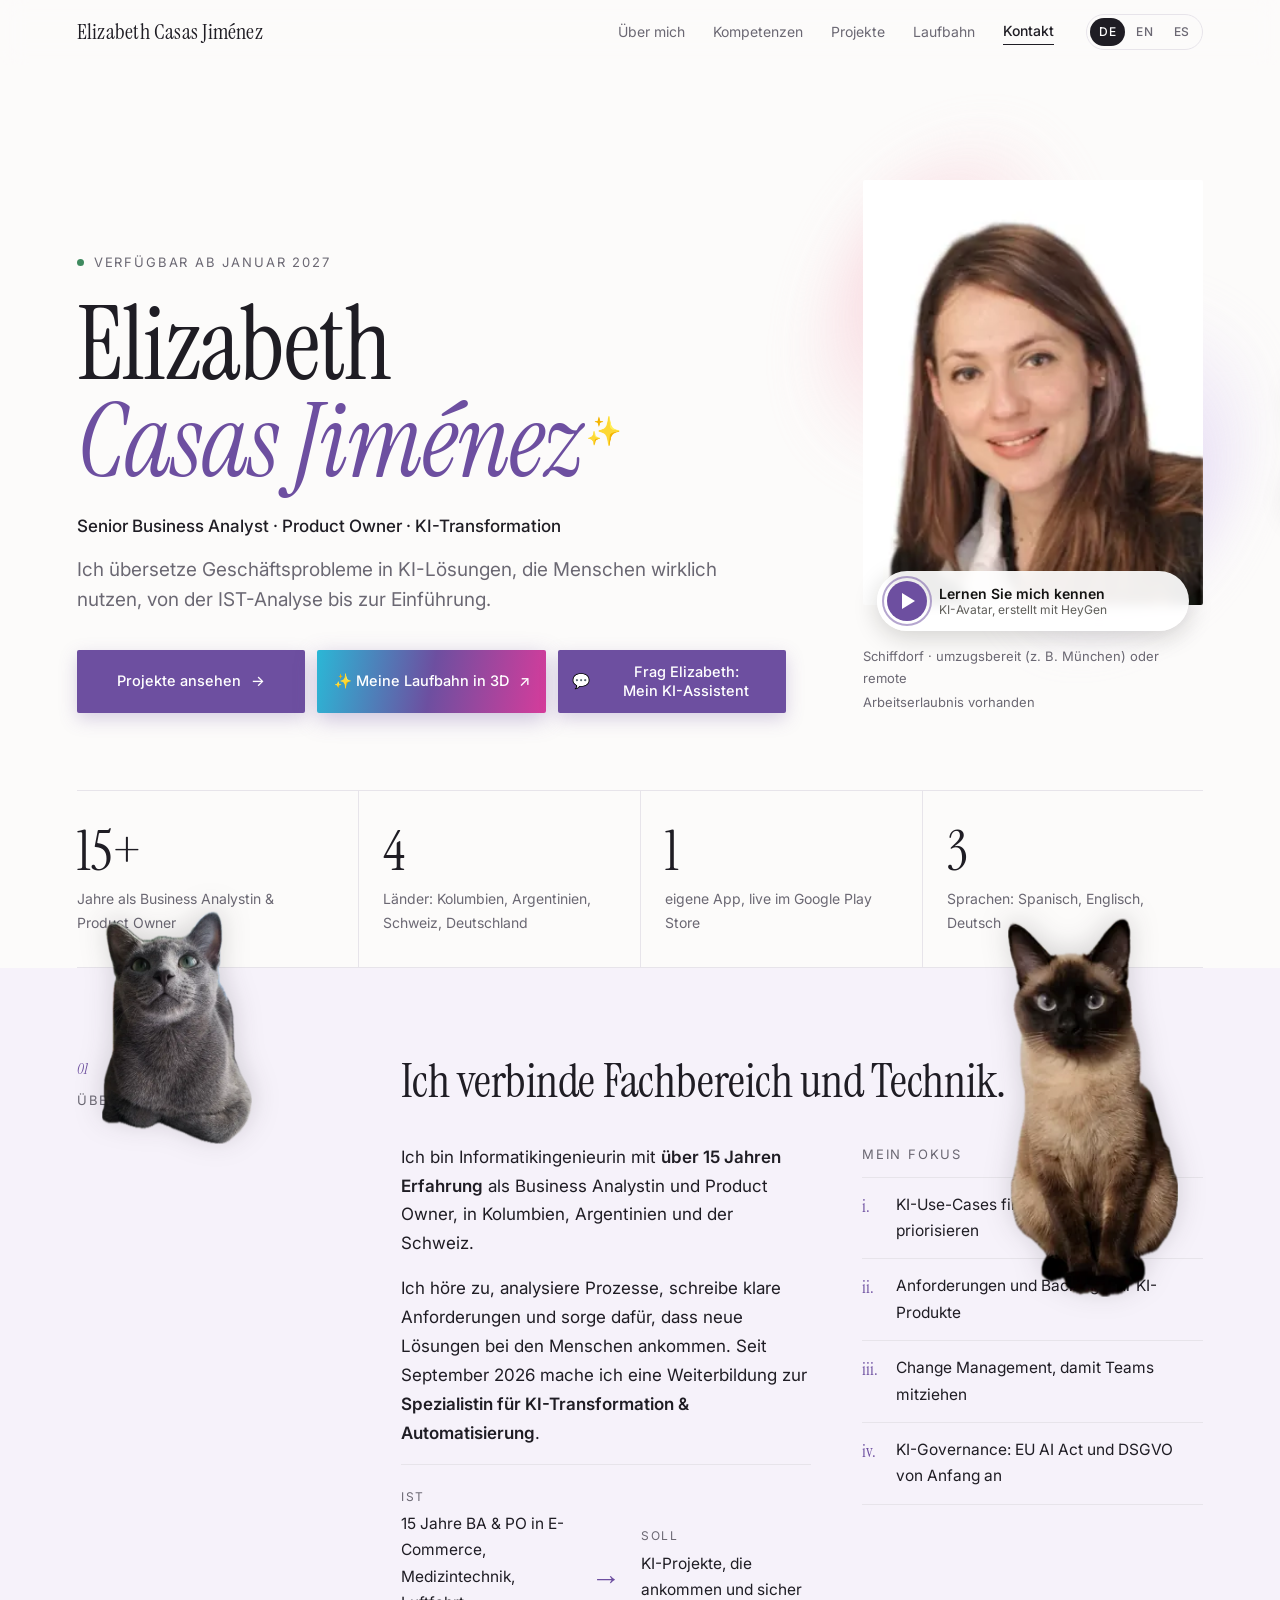
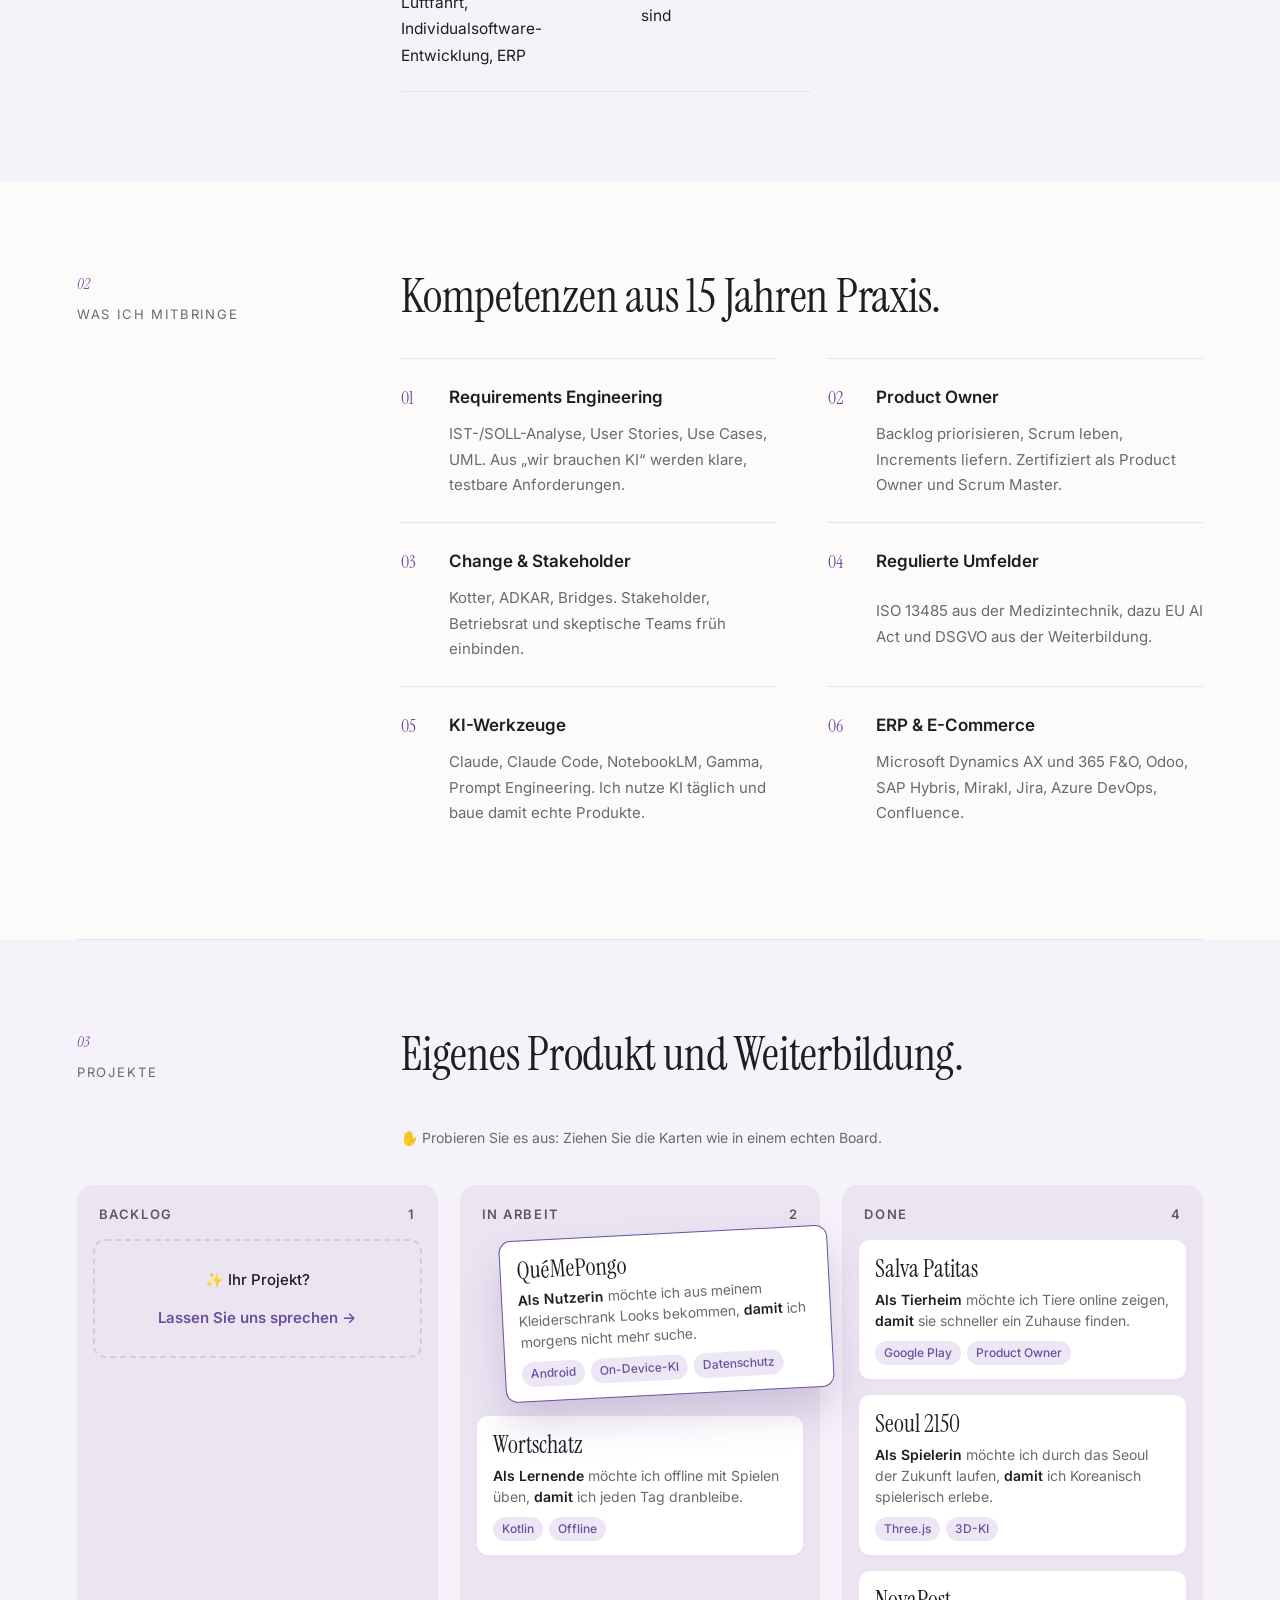
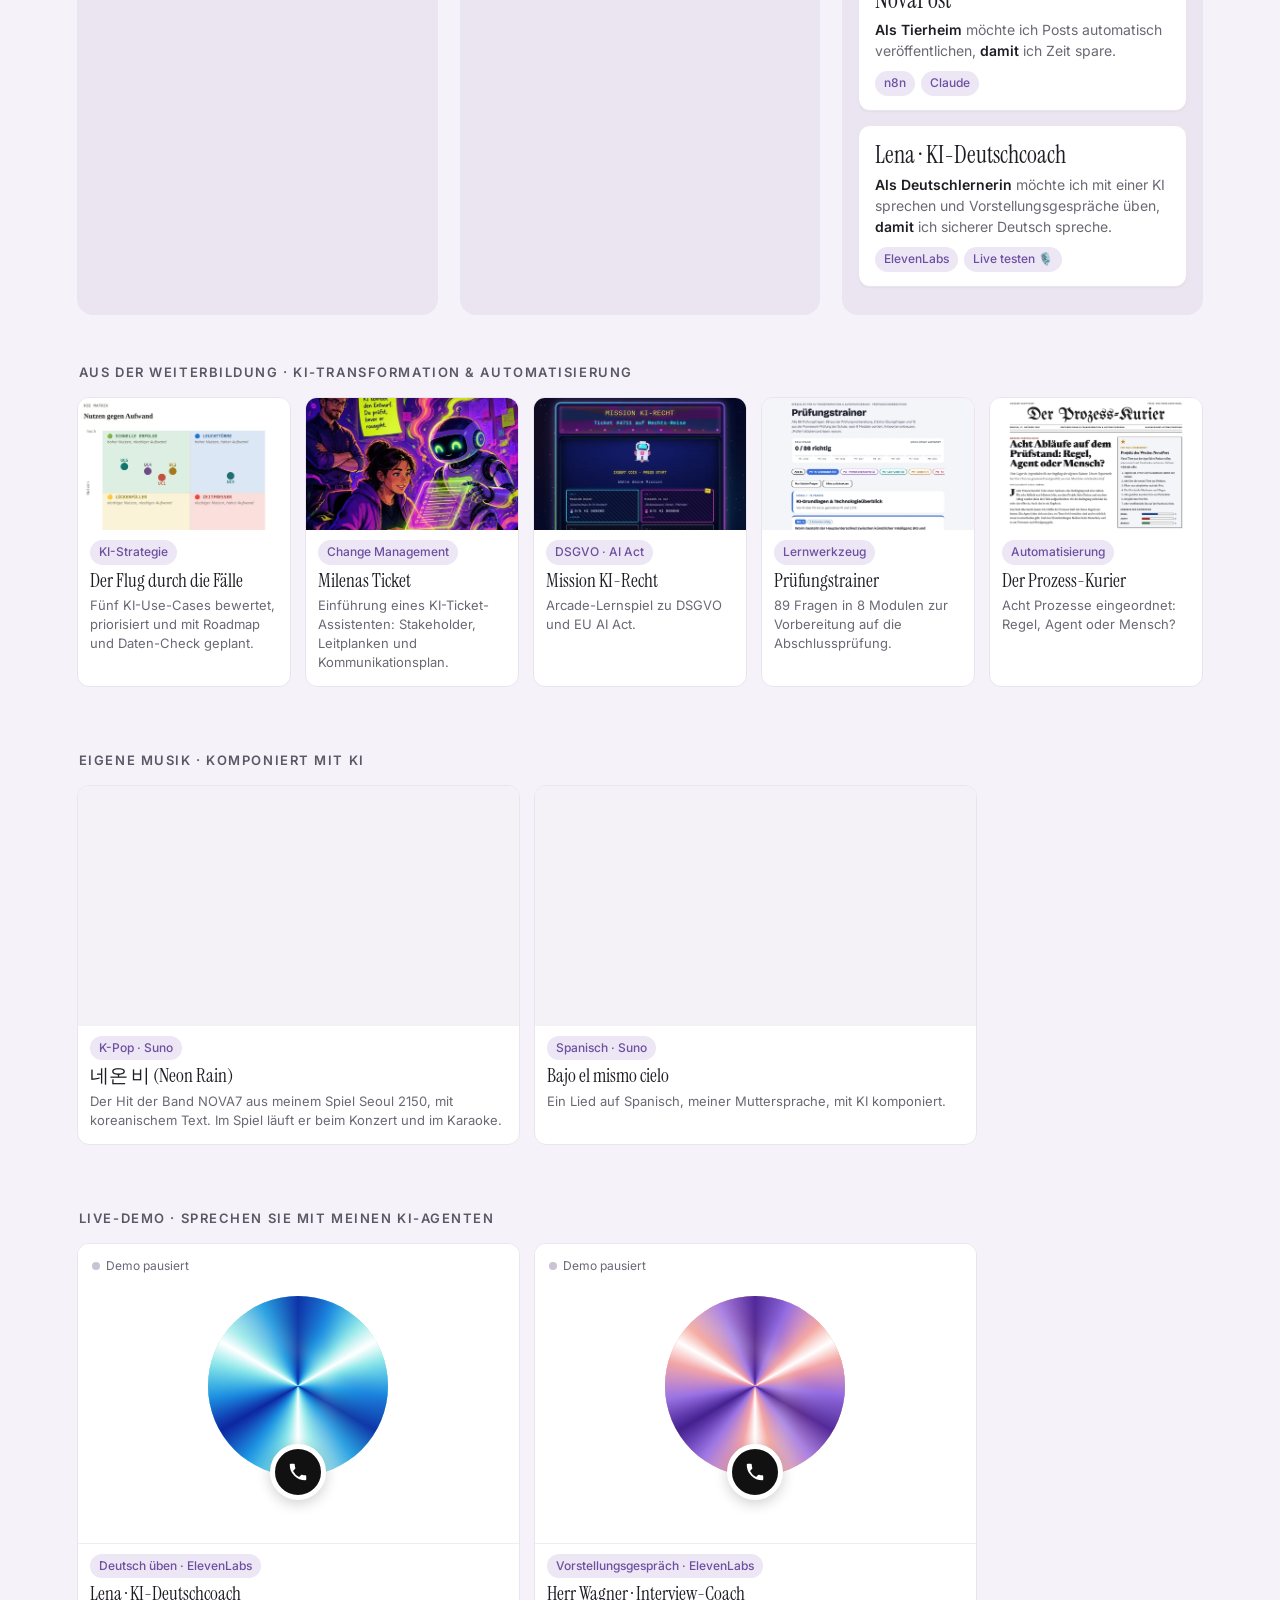
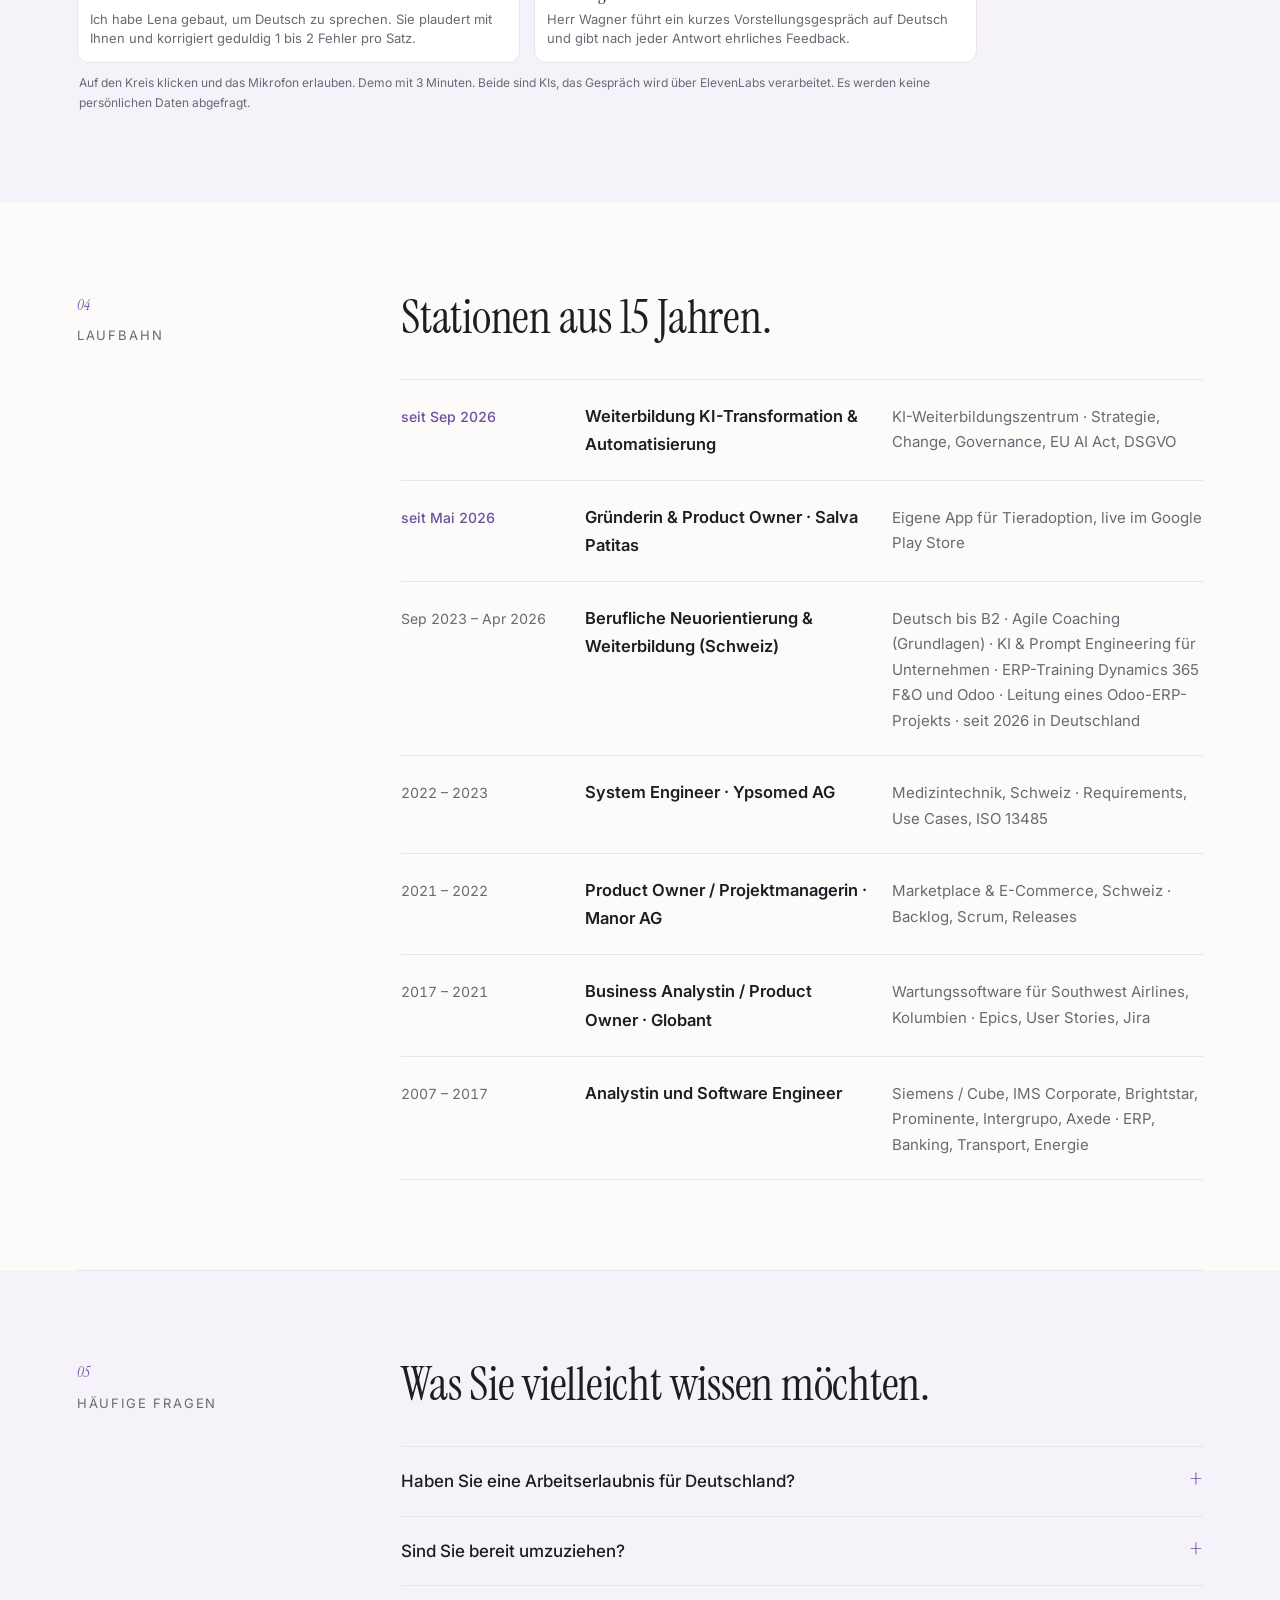
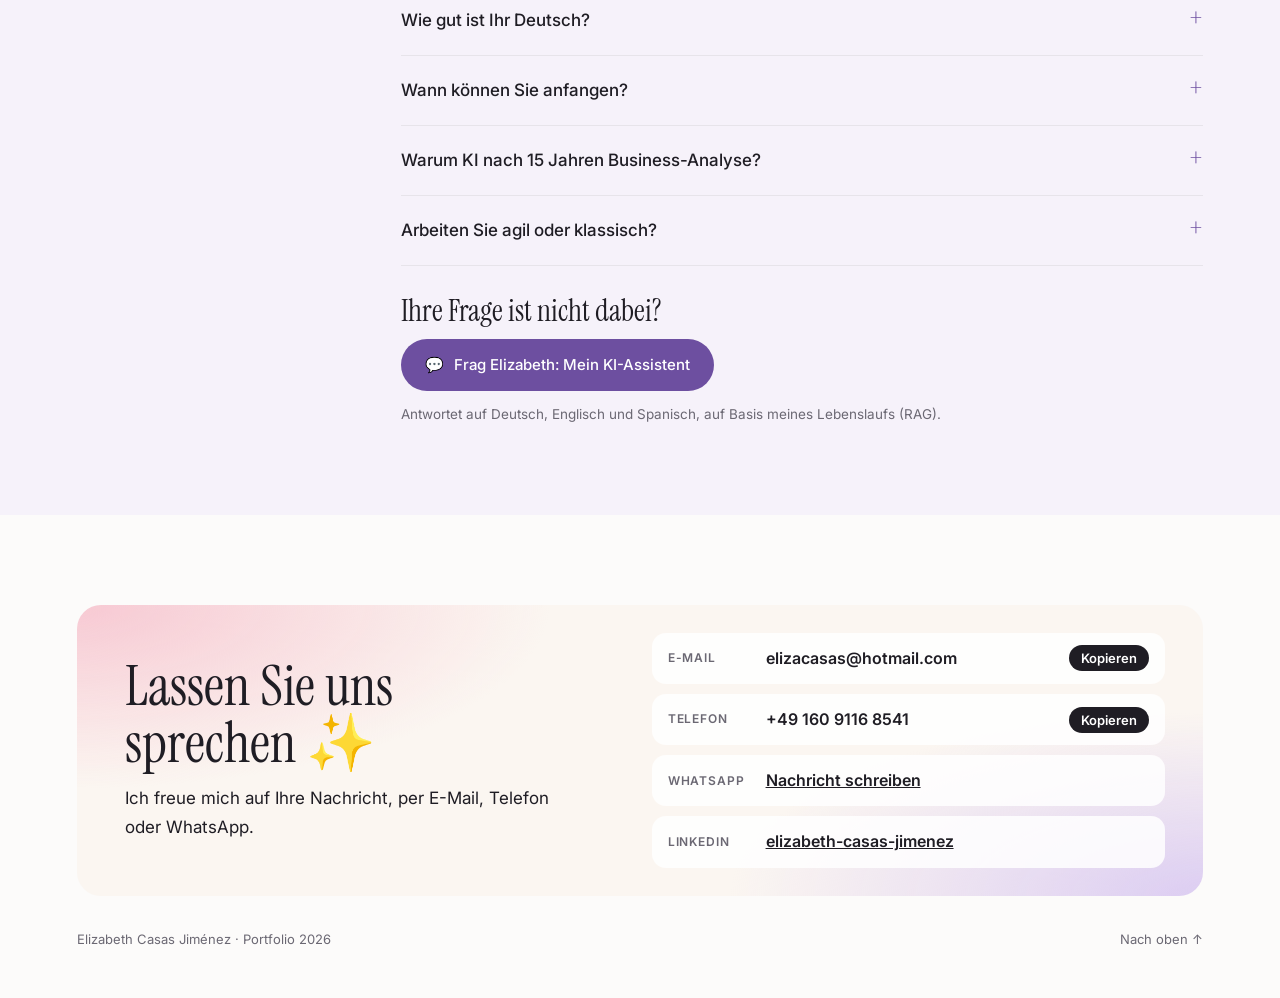
==== commit b1f9ba20: "Live-Demo pausiert bis Januar (ElevenLabs-Credits leer), Hinweis in DE/EN/ES Co-Authored-By: Claude " ====
--- a/index.html
+++ b/index.html
@@ -675,9 +675,10 @@
 <script data-goatcounter="https://elizabeth.goatcounter.com/count" async src="//gc.zgo.at/count.js"></script>
 <script type="module">
 /* Live-Demo: Lena und Herr Wagner mit eigenem Kreis (ElevenLabs JS-SDK, oeffentliche Demo-Agenten mit Limits, kein Schluessel noetig) */
-const TX={de:{ready:"Bereit",con:"Verbinde...",listen:"hört zu",speak:"spricht",mic:"Bitte das Mikrofon erlauben.",err:"Das hat nicht geklappt. Bitte später noch einmal."},
-en:{ready:"Ready",con:"Connecting...",listen:"is listening",speak:"is speaking",mic:"Please allow the microphone.",err:"That did not work. Please try again later."},
-es:{ready:"Listo",con:"Conectando...",listen:"escucha",speak:"habla",mic:"Por favor, permita el micrófono.",err:"No funcionó. Inténtelo más tarde."}};
+const PAUSED=true; /* ElevenLabs-Credits leer: im Januar wieder auf false setzen */
+const TX={de:{paused:"Demo pausiert",pausedMsg:"Die Live-Demo ist gerade pausiert und ab Januar wieder da. Danke für Ihr Interesse!",ready:"Bereit",con:"Verbinde...",listen:"hört zu",speak:"spricht",mic:"Bitte das Mikrofon erlauben.",err:"Das hat nicht geklappt. Bitte später noch einmal."},
+en:{paused:"Demo paused",pausedMsg:"The live demo is paused right now and will be back in January. Thank you for your interest!",ready:"Ready",con:"Connecting...",listen:"is listening",speak:"is speaking",mic:"Please allow the microphone.",err:"That did not work. Please try again later."},
+es:{paused:"Demo en pausa",pausedMsg:"La demo en vivo está en pausa y vuelve en enero. ¡Gracias por su interés!",ready:"Listo",con:"Conectando...",listen:"escucha",speak:"habla",mic:"Por favor, permita el micrófono.",err:"No funcionó. Inténtelo más tarde."}};
 const tx=k=>(TX[document.documentElement.lang]||TX.de)[k];
 const NAME={lena:"Lena",wagner:"Herr Wagner"};
 let SDK=null, active=null;
@@ -685,12 +686,14 @@
   const orb=stage.querySelector(".ev-orb"),call=stage.querySelector(".ev-call"),st=stage.querySelector(".ev-st"),stT=stage.querySelector(".ev-stt"),sub=stage.querySelector(".ev-sub");
   const who=NAME[stage.dataset.who]; let conv=null,busy=false,raf=0,state="idle";
   const ui=s=>{state=s;const on=s==="listen"||s==="speak";st.classList.toggle("on",on);call.classList.toggle("on",on||s==="con");orb.classList.toggle("busy",s==="con");
-    stT.textContent=s==="idle"?tx("ready"):s==="con"?tx("con"):who+" "+tx(s==="speak"?"speak":"listen");};
-  new MutationObserver(()=>ui(state)).observe(document.documentElement,{attributes:true,attributeFilter:["lang"]});
+    stT.textContent=s==="idle"?(PAUSED?tx("paused"):tx("ready")):s==="con"?tx("con"):who+" "+tx(s==="speak"?"speak":"listen");};
+  let pausedShown=false;
+  new MutationObserver(()=>{ui(state); if(pausedShown) sub.textContent=tx("pausedMsg");}).observe(document.documentElement,{attributes:true,attributeFilter:["lang"]});
   ui("idle");
   const loop=()=>{ if(!conv){orb.style.transform="";return;} let v=0; try{v=Math.max(conv.getOutputVolume(),conv.getInputVolume()*0.6)}catch(e){} orb.style.transform="scale("+(1+Math.min(v,1)*0.25).toFixed(3)+")"; raf=requestAnimationFrame(loop); };
   const stop=async()=>{ if(!conv) return; busy=true; try{await conv.endSession()}catch(e){} conv=null; busy=false; if(active===stop) active=null; ui("idle"); };
   const toggle=async()=>{
+    if(PAUSED){ sub.textContent=tx("pausedMsg"); pausedShown=true; return; }
     if(busy) return; if(conv) return stop();
     if(active) await active();
     busy=true; ui("con"); sub.textContent="";
@@ -698,11 +701,11 @@
     catch(e){ busy=false; ui("idle"); sub.textContent=tx("mic"); return; }
     try{
       SDK=SDK||await import("https://cdn.jsdelivr.net/npm/@elevenlabs/client@1.32.1/+esm");
-      conv=await SDK.Conversation.startSession({agentId:stage.dataset.agent,
+      conv=await SDK.Conversation.startSession({agentId:stage.dataset.agent,connectionType:"websocket",
         onModeChange:({mode})=>ui(mode==="speaking"?"speak":"listen"),
         onMessage:({message,source})=>{ if(source==="ai"||source==="agent") sub.textContent=message; },
-        onDisconnect:()=>{ conv=null; cancelAnimationFrame(raf); orb.style.transform=""; if(active===stop) active=null; ui("idle"); },
-        onError:()=>{ sub.textContent=tx("err"); }});
+        onDisconnect:(d)=>{ console.warn("ev disconnect",JSON.stringify(d)); conv=null; cancelAnimationFrame(raf); orb.style.transform=""; if(active===stop) active=null; ui("idle"); },
+        onError:(m,x)=>{ console.warn("ev error",m,JSON.stringify(x)); sub.textContent=tx("err"); }});
       active=stop; ui("listen"); loop();
     }catch(e){ conv=null; ui("idle"); sub.textContent=tx("err"); }
     busy=false;
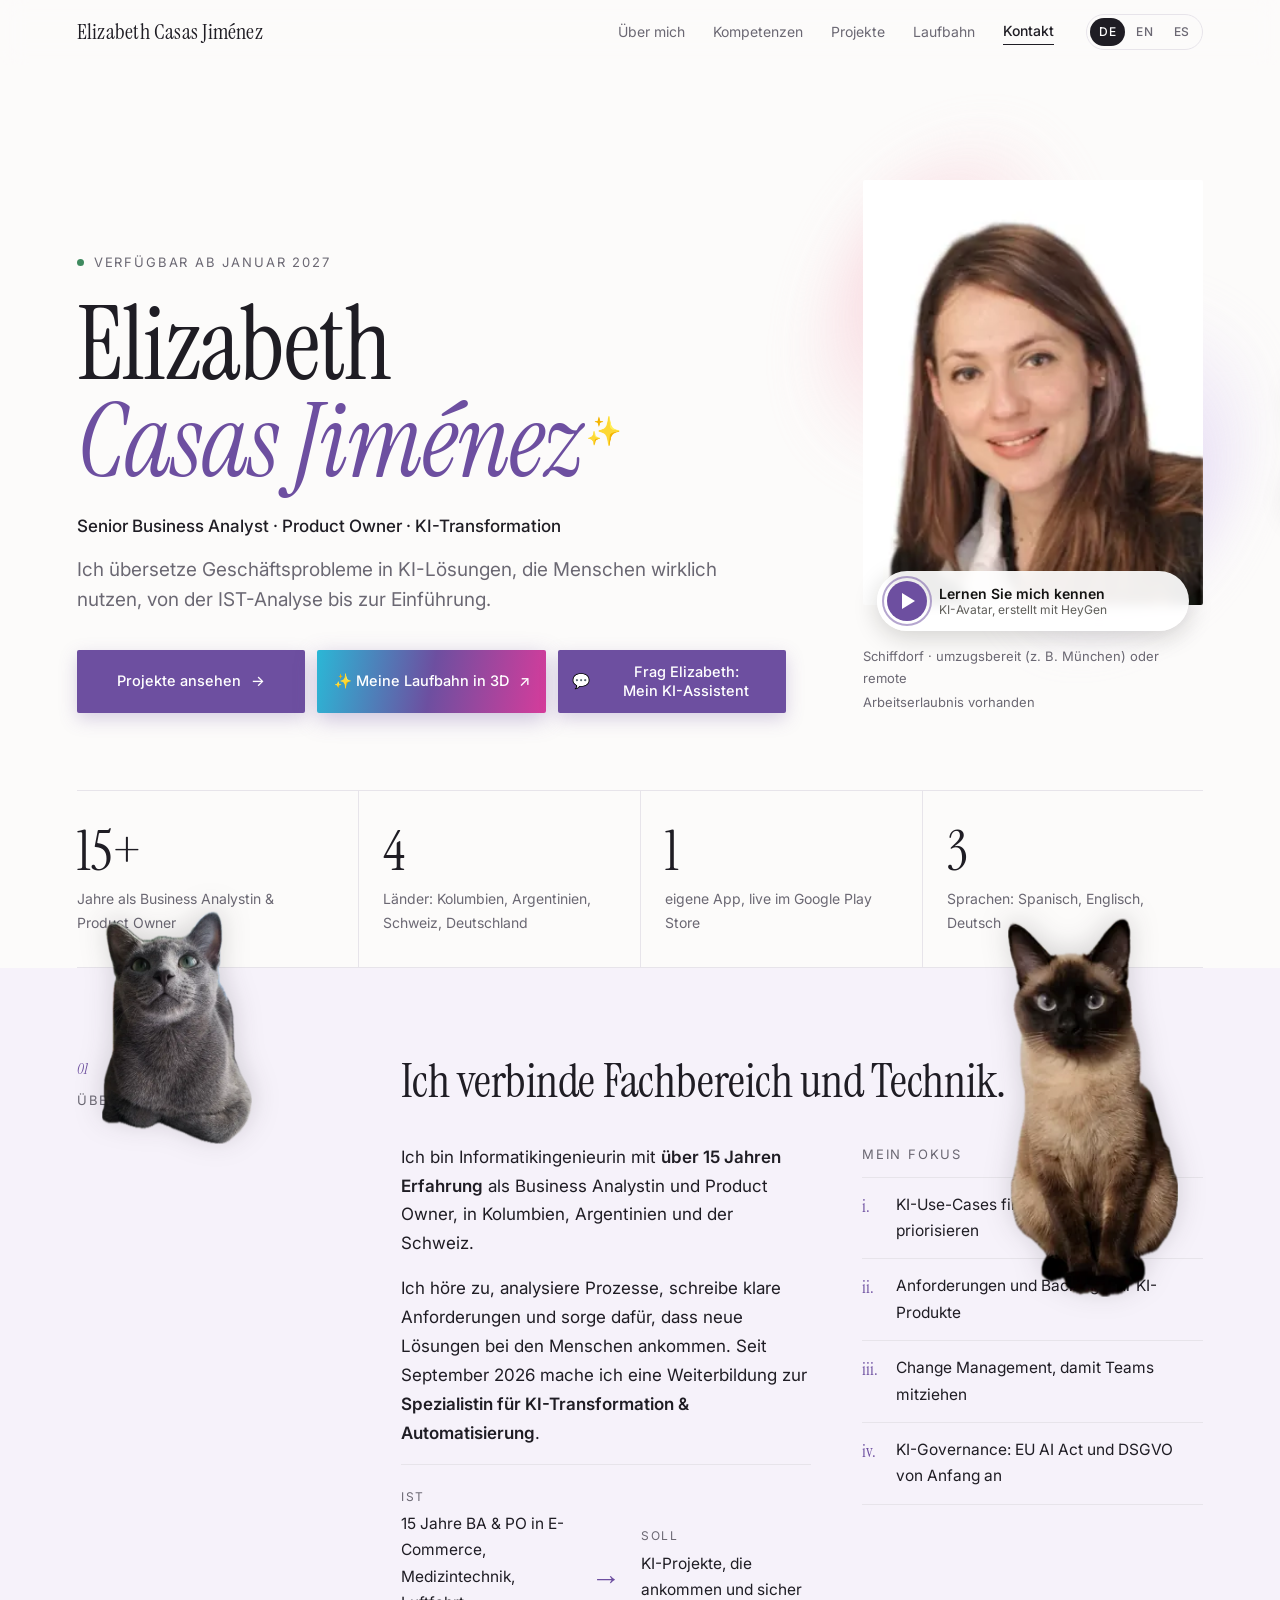
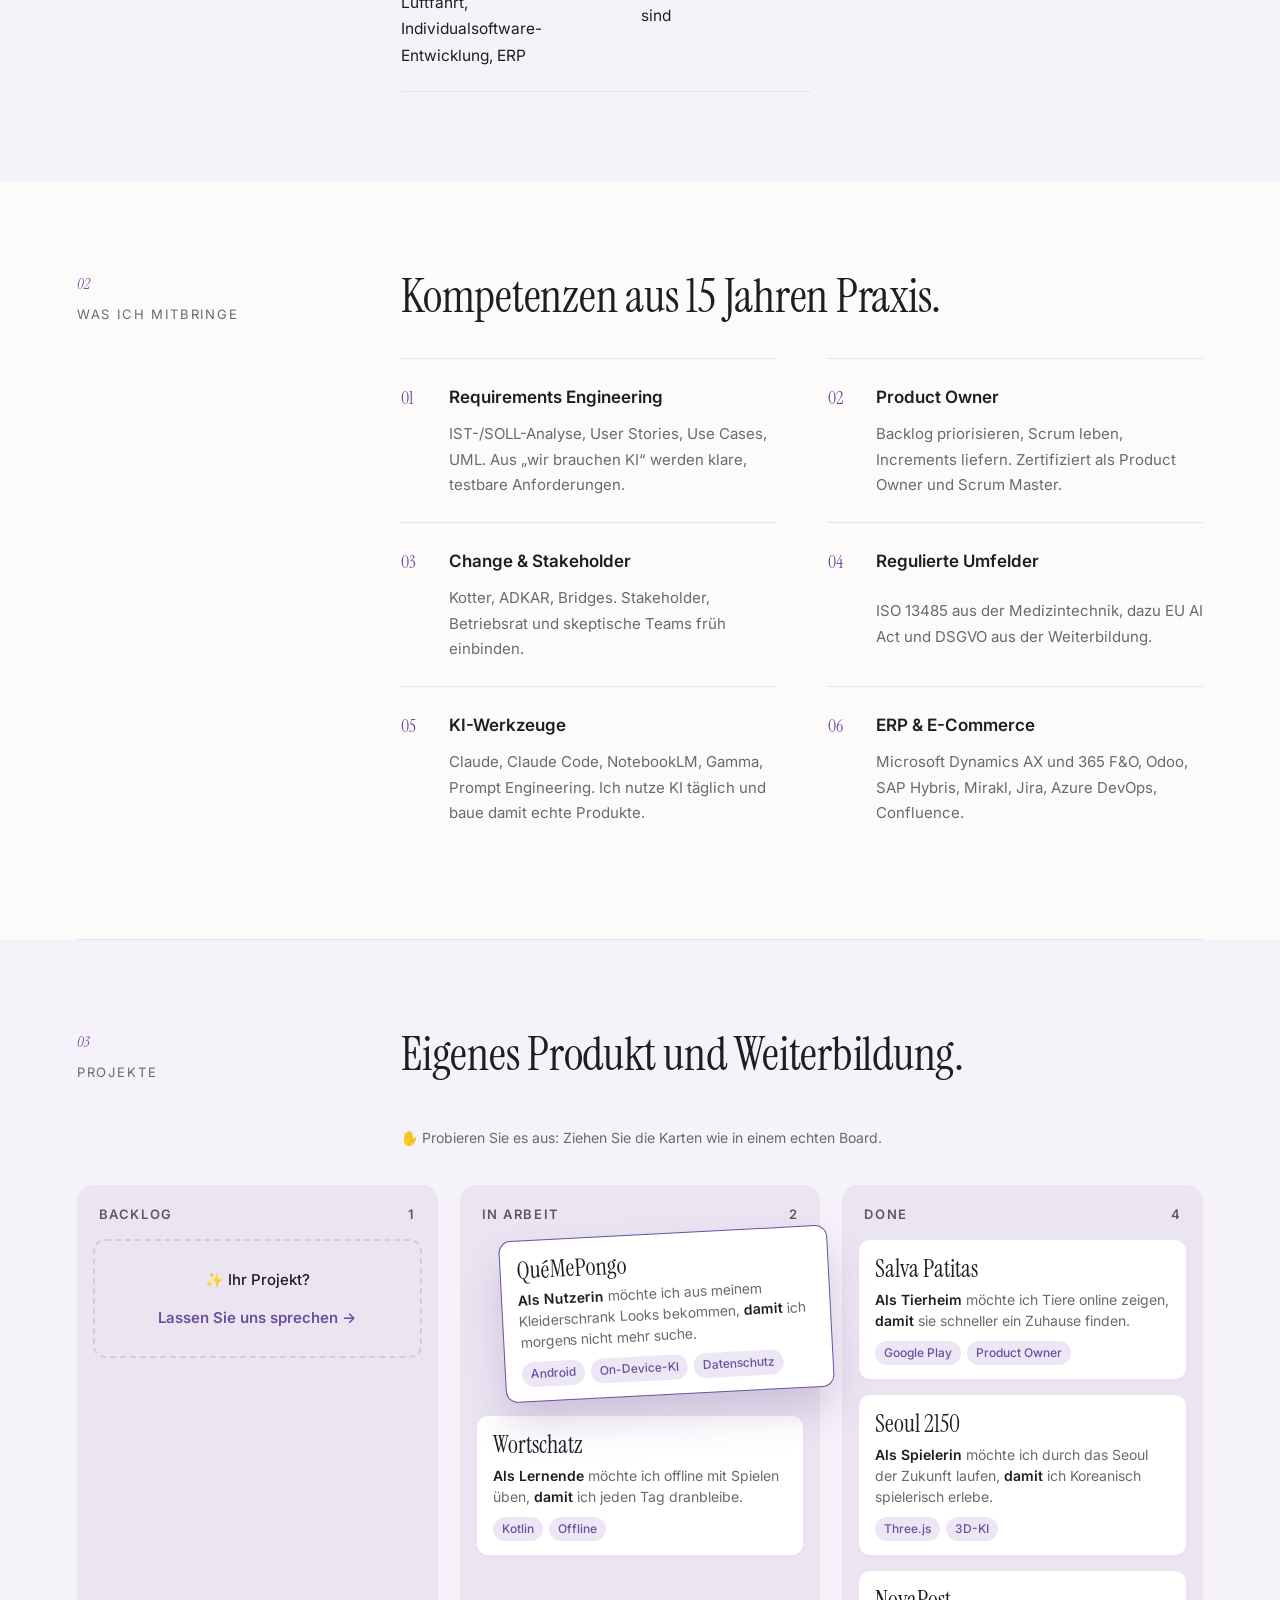
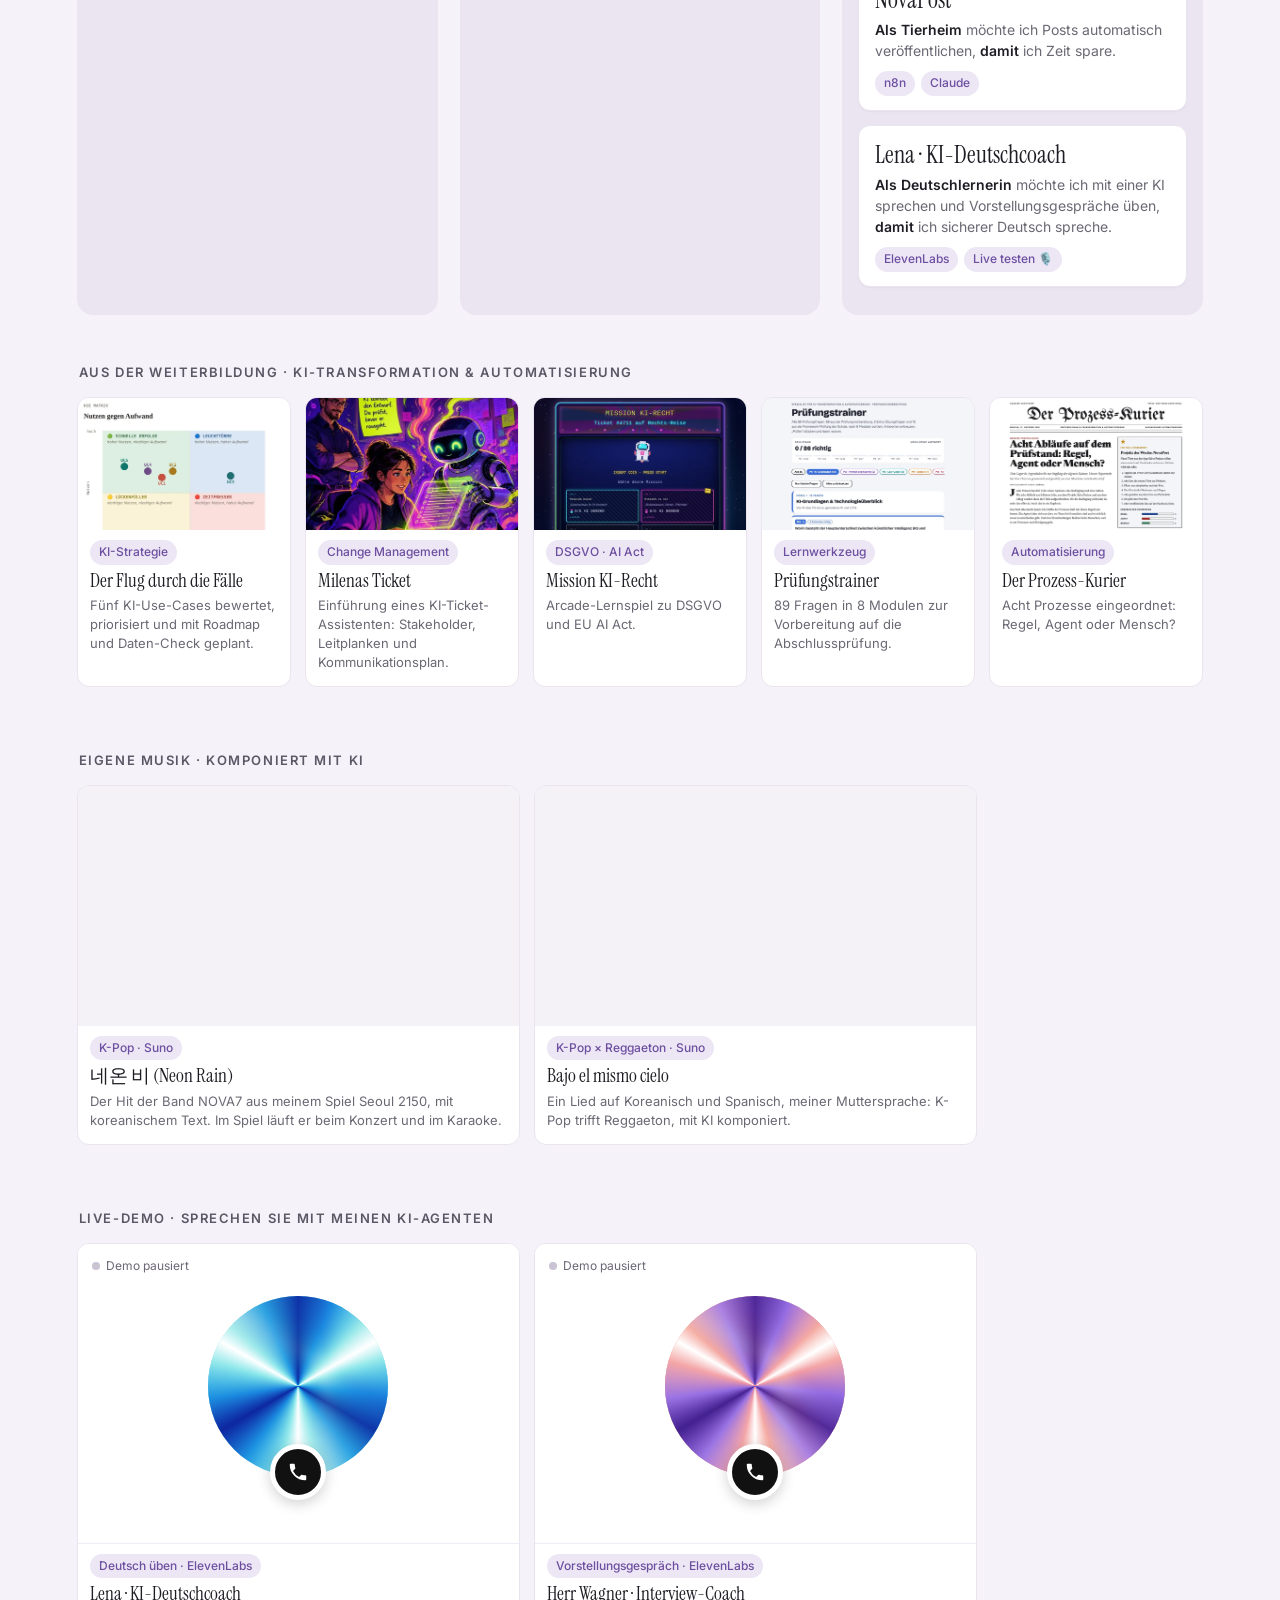
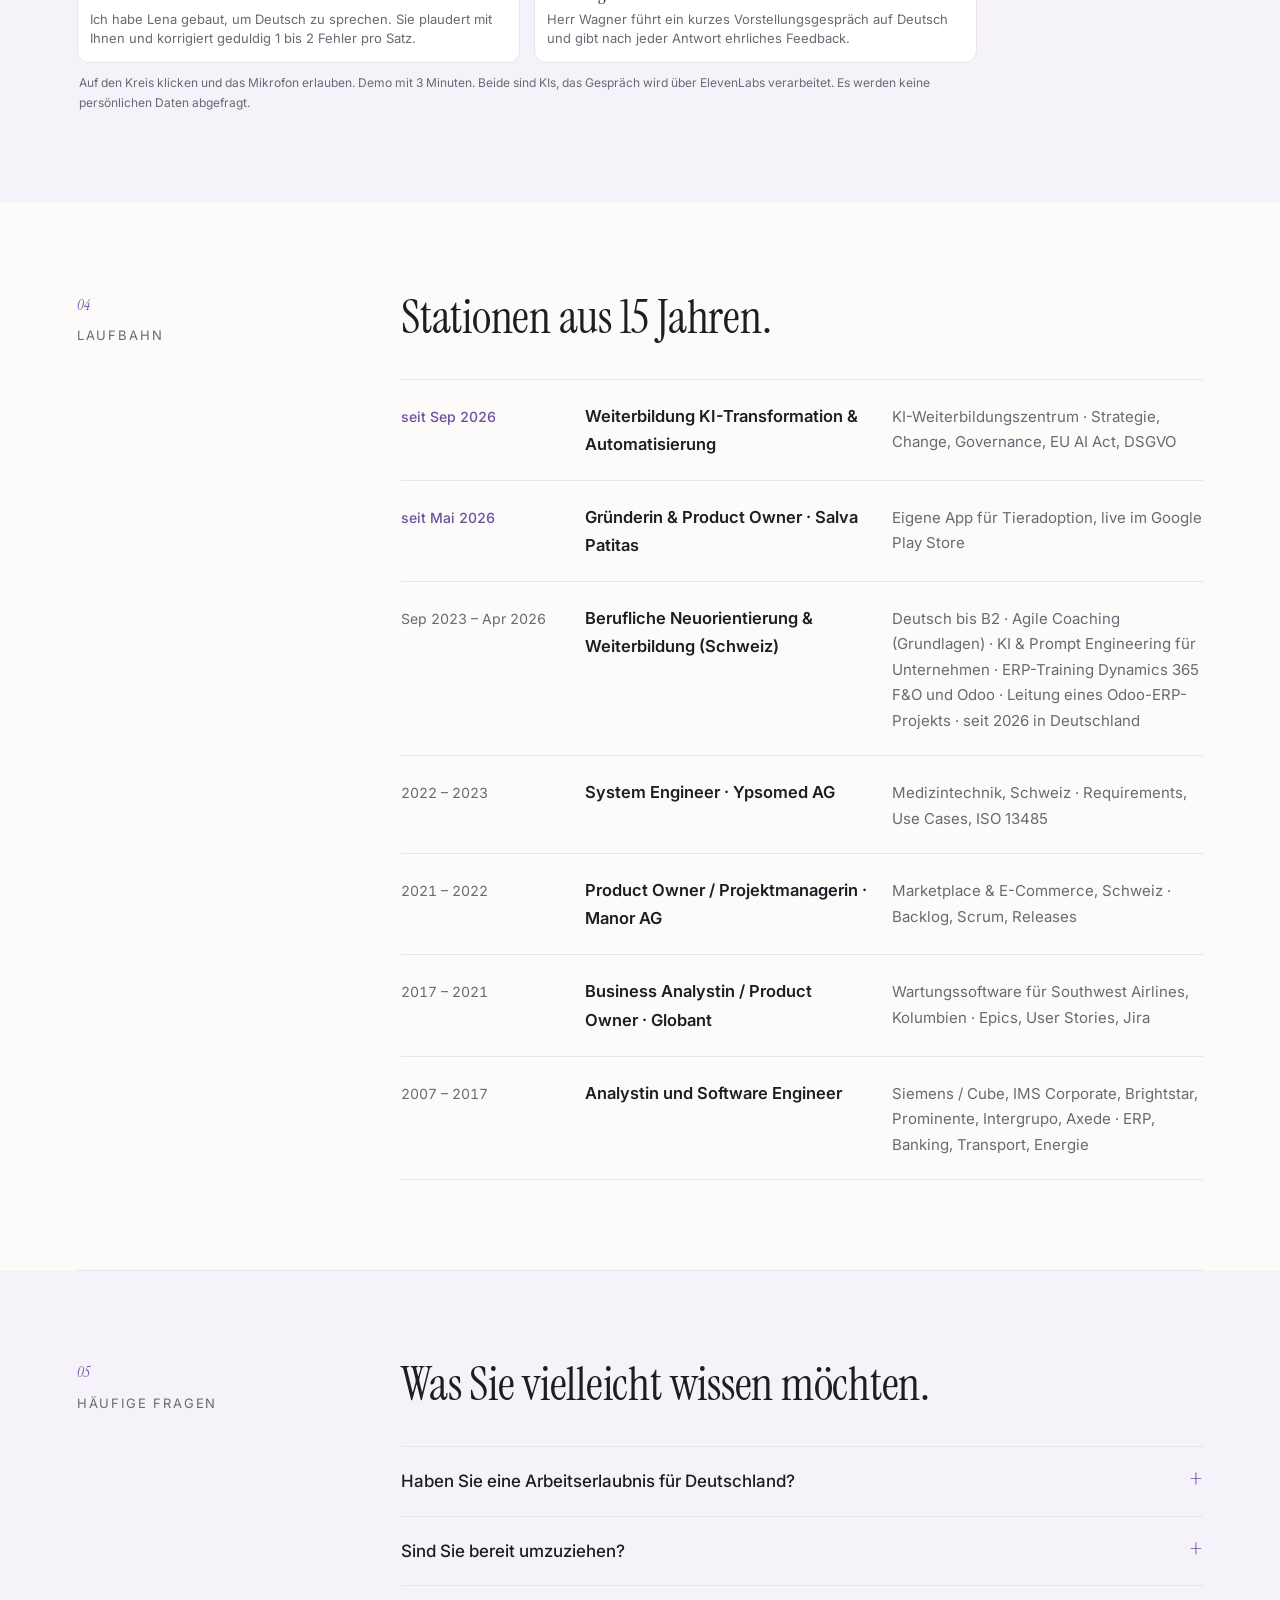
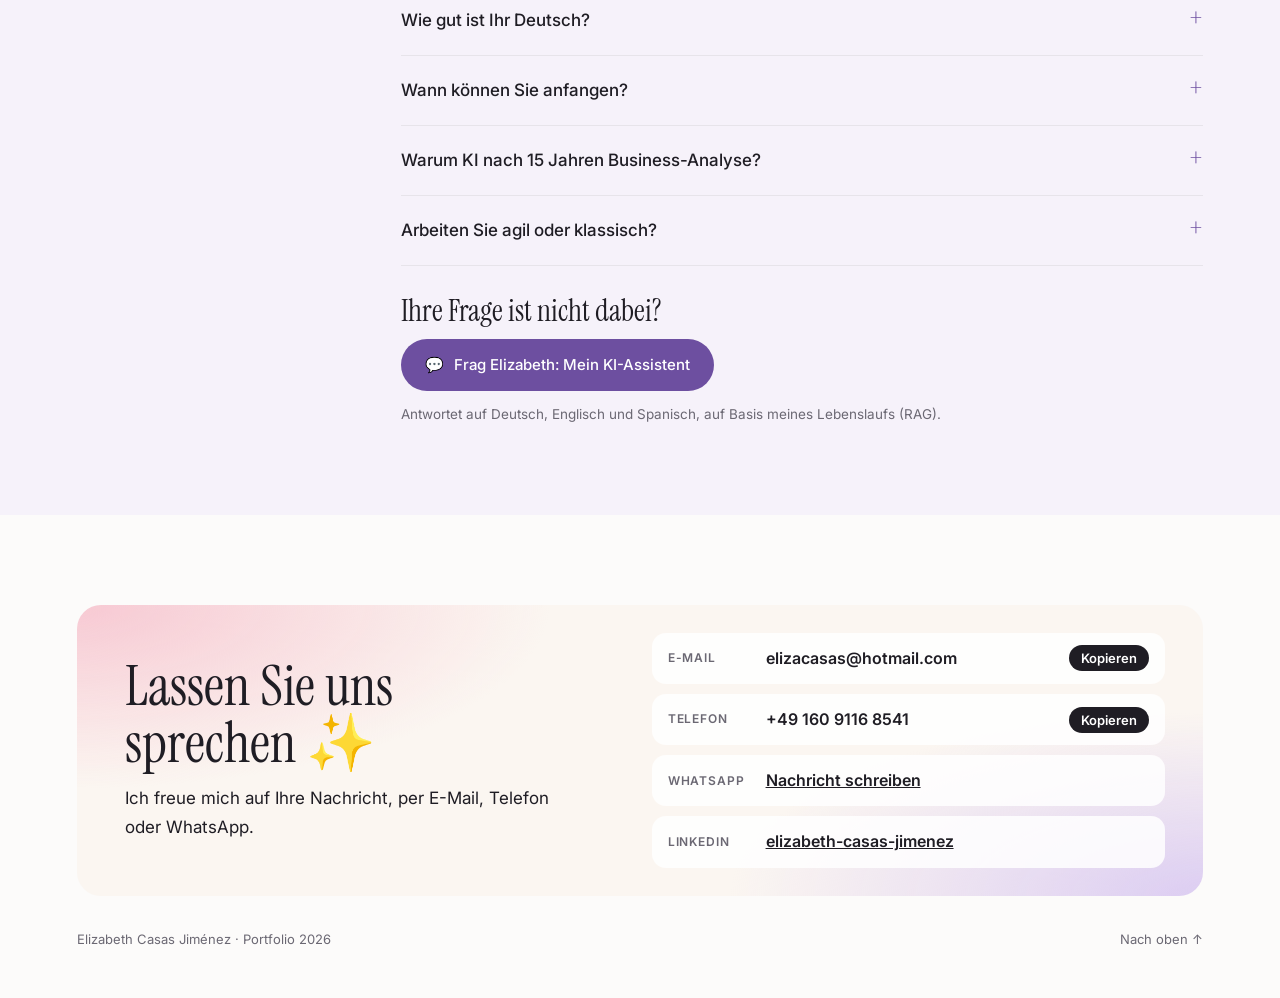
==== commit 38d36429: "Song Bajo el mismo cielo: Koreanisch und Spanisch, K-Pop trifft Reggaeton (DE/EN/ES) Co-Authored-By:" ====
--- a/index.html
+++ b/index.html
@@ -475,7 +475,7 @@
           </div>
           <div class="mu-card">
             <iframe src="https://suno.com/embed/d14092fc-8de5-4f9a-adc2-836469dede4d" title="Bajo el mismo cielo · Suno" loading="lazy" allow="autoplay; encrypted-media"></iframe>
-            <div class="wb-body"><span class="kb-tag kb-t">Spanisch · Suno</span><h4>Bajo el mismo cielo</h4><p class="kb-t">Ein Lied auf Spanisch, meiner Muttersprache, mit KI komponiert.</p></div>
+            <div class="wb-body"><span class="kb-tag kb-t">K-Pop × Reggaeton · Suno</span><h4>Bajo el mismo cielo</h4><p class="kb-t">Ein Lied auf Koreanisch und Spanisch, meiner Muttersprache: K-Pop trifft Reggaeton, mit KI komponiert.</p></div>
           </div>
         </div>
       </div>
@@ -650,7 +650,7 @@
 
 /* Sprachen: Deutsch steht im HTML, Englisch und Spanisch kommen aus dieser Tabelle */
 (function(){
-  const T={"Live-Demo · Sprechen Sie mit meinen KI-Agenten": ["Live demo · Talk to my AI agents", "Demo en vivo · Hable con mis agentes de IA"], "Deutsch üben · ElevenLabs": ["German practice · ElevenLabs", "Practicar alemán · ElevenLabs"], "Vorstellungsgespräch · ElevenLabs": ["Job interview · ElevenLabs", "Entrevista de trabajo · ElevenLabs"], "Ich habe Lena gebaut, um Deutsch zu sprechen. Sie plaudert mit Ihnen und korrigiert geduldig 1 bis 2 Fehler pro Satz.": ["I built Lena to practice speaking German. She chats with you and patiently corrects 1 or 2 mistakes per sentence.", "Creé a Lena para practicar alemán hablado. Conversa con usted y corrige con paciencia 1 o 2 errores por frase."], "Herr Wagner führt ein kurzes Vorstellungsgespräch auf Deutsch und gibt nach jeder Antwort ehrliches Feedback.": ["Herr Wagner holds a short job interview in German and gives honest feedback after each answer.", "Herr Wagner hace una breve entrevista de trabajo en alemán y da una opinión honesta después de cada respuesta."], "Auf den Kreis klicken und das Mikrofon erlauben. Demo mit 3 Minuten. Beide sind KIs, das Gespräch wird über ElevenLabs verarbeitet. Es werden keine persönlichen Daten abgefragt.": ["Click the circle and allow the microphone. 3-minute demo. Both are AIs; the conversation is processed by ElevenLabs. No personal data is requested.", "Haga clic en el círculo y permita el micrófono. Demo de 3 minutos. Ambos son IA; la conversación se procesa con ElevenLabs. No se piden datos personales."], "Eigene Musik · komponiert mit KI": ["My own music · composed with AI", "Música propia · compuesta con IA"],"K-Pop · Suno": ["K-pop · Suno", "K-pop · Suno"],"Spanisch · Suno": ["Spanish · Suno", "Español · Suno"],"Der Hit der Band NOVA7 aus meinem Spiel Seoul 2150, mit koreanischem Text. Im Spiel läuft er beim Konzert und im Karaoke.": ["The hit of the band NOVA7 from my game Seoul 2150, with Korean lyrics. In the game it plays at the concert and in the karaoke.", "El éxito de la banda NOVA7 de mi juego Seoul 2150, con letra en coreano. En el juego suena en el concierto y en el karaoke."],"Ein Lied auf Spanisch, meiner Muttersprache, mit KI komponiert.": ["A song in Spanish, my mother tongue, composed with AI.", "Una canción en español, mi lengua materna, compuesta con IA."],"<span aria-hidden=\"true\">💬</span><span>Frag Elizabeth: <span class=\"nw\">Mein KI-Assistent</span></span>": ["<span aria-hidden=\"true\">💬</span><span>Frag Elizabeth: <span class=\"nw\">my AI assistant</span></span>", "<span aria-hidden=\"true\">💬</span><span>Frag Elizabeth: <span class=\"nw\">mi asistente de IA</span></span>"], "✋ Probieren Sie es aus: Ziehen Sie die Karten wie in einem echten Board.": ["✋ Try it: drag the cards like on a real board.", "✋ Pruébelo: arrastre las tarjetas como en un tablero de verdad."], "Aus der Weiterbildung · KI-Transformation &amp; Automatisierung": ["From my training · AI transformation &amp; automation", "De mi formación · Transformación con IA y automatización"], "Fünf KI-Use-Cases bewertet, priorisiert und mit Roadmap und Daten-Check geplant.": ["Five AI use cases rated, prioritised and planned with a roadmap and data check.", "Cinco casos de uso de IA evaluados, priorizados y planificados con hoja de ruta y revisión de datos."], "Einführung eines KI-Ticket-Assistenten: Stakeholder, Leitplanken und Kommunikationsplan.": ["Rolling out an AI ticket assistant: stakeholders, guardrails and a communication plan.", "Implementación de un asistente de tickets con IA: stakeholders, reglas y plan de comunicación."], "Arcade-Lernspiel zu DSGVO und EU AI Act.": ["Arcade learning game on GDPR and the EU AI Act.", "Juego arcade para aprender RGPD y la Ley de IA de la UE."], "89 Fragen in 8 Modulen zur Vorbereitung auf die Abschlussprüfung.": ["89 questions in 8 modules to prepare for the final exam.", "89 preguntas en 8 módulos para preparar el examen final."], "Acht Prozesse eingeordnet: Regel, Agent oder Mensch?": ["Eight processes sorted: rule, agent or human?", "Ocho procesos clasificados: ¿regla, agente o persona?"], "Der Flug durch die Fälle": ["The flight through the cases", "El vuelo por los casos"], "Milenas Ticket": ["Milena's ticket", "El ticket de Milena"], "Mission KI-Recht": ["Mission AI law", "Misión Ley de IA"], "Prüfungstrainer": ["Exam trainer", "Entrenador de examen"], "Der Prozess-Kurier": ["The Process Courier", "El Correo de Procesos"], "KI-Strategie": ["AI strategy", "Estrategia de IA"], "Change Management": ["Change management", "Gestión del cambio"], "DSGVO · AI Act": ["GDPR · AI Act", "RGPD · Ley de IA"], "Lernwerkzeug": ["Learning tool", "Herramienta de estudio"], "Automatisierung": ["Automation", "Automatización"], "Lassen Sie uns sprechen →": ["Let’s talk →", "Hablemos →"], "Google Play": ["Google Play", "Google Play"], "Backlog": ["Backlog", "Backlog"], "In Arbeit": ["In progress", "En curso"], "Done": ["Done", "Hecho"], "Weiterbildung": ["Training", "Formación"], "✨ Ihr Projekt?": ["✨ Your project?", "✨ ¿Su proyecto?"], "Das nächste Ticket in meinem Backlog könnte Ihres sein.": ["The next ticket in my backlog could be yours.", "El próximo ticket de mi backlog podría ser el suyo."], "Salva Patitas 2.0 · Tierheim-Team": ["Salva Patitas 2.0 · Shelter team", "Salva Patitas 2.0 · Equipo del albergue"], "<b>Als Tierheimleiterin</b> möchte ich mein Team einladen, <b>damit</b> Helferinnen Tiere pflegen und Chats beantworten, ohne mein Passwort zu teilen.": ["<b>As a shelter manager</b> I want to invite my team, <b>so that</b> volunteers can care for animals and answer chats without sharing my password.", "<b>Como directora de un albergue</b> quiero invitar a mi equipo, <b>para que</b> las voluntarias cuiden a los animales y respondan chats sin compartir mi contraseña."], "<b>Als Nutzerin</b> möchte ich aus meinem Kleiderschrank Looks bekommen, <b>damit</b> ich morgens nicht mehr suche.": ["<b>As a user</b> I want outfits from my own wardrobe, <b>so that</b> I stop searching every morning.", "<b>Como usuaria</b> quiero recibir looks con mi propia ropa, <b>para</b> no buscar más cada mañana."], "<b>Als Lernende</b> möchte ich offline mit Spielen üben, <b>damit</b> ich jeden Tag dranbleibe.": ["<b>As a learner</b> I want to practise offline with games, <b>so that</b> I keep at it every day.", "<b>Como estudiante</b> quiero practicar sin internet con juegos, <b>para</b> no abandonar ningún día."], "<b>Als Tierheim</b> möchte ich Tiere online zeigen, <b>damit</b> sie schneller ein Zuhause finden.": ["<b>As a shelter</b> I want to show animals online, <b>so that</b> they find a home faster.", "<b>Como albergue</b> quiero mostrar a los animales en internet, <b>para que</b> encuentren un hogar más rápido."], "<b>Als Spielerin</b> möchte ich durch das Seoul der Zukunft laufen, <b>damit</b> ich Koreanisch spielerisch erlebe.": ["<b>As a player</b> I want to walk through the Seoul of the future, <b>so that</b> I experience Korean in a playful way.", "<b>Como jugadora</b> quiero recorrer la Seúl del futuro, <b>para</b> vivir el coreano jugando."], "<b>Als Deutschlernerin</b> möchte ich mit einer KI sprechen und Vorstellungsgespräche üben, <b>damit</b> ich sicherer Deutsch spreche.": ["<b>As a German learner</b> I want to talk with an AI and practice job interviews, <b>so that</b> I speak German with more confidence.", "<b>Como estudiante de alemán</b> quiero hablar con una IA y practicar entrevistas, <b>para</b> hablar alemán con más seguridad."], "Live testen 🎙️": ["Try it live 🎙️", "Probar en vivo 🎙️"], "<b>Als Tierheim</b> möchte ich Posts automatisch veröffentlichen, <b>damit</b> ich Zeit spare.": ["<b>As a shelter</b> I want posts to be published automatically, <b>so that</b> I save time.", "<b>Como albergue</b> quiero publicar posts automáticamente, <b>para</b> ahorrar tiempo."], "Fünf KI-Use-Cases bewertet, priorisiert und mit Roadmap und Daten-Check geplant.": ["Five AI use cases rated, prioritised and planned with a roadmap and data check.", "Cinco casos de uso de IA evaluados, priorizados y planificados con hoja de ruta y revisión de datos."], "Einführung eines KI-Ticket-Assistenten: Stakeholder, Leitplanken und Kommunikationsplan.": ["Rolling out an AI ticket assistant: stakeholders, guardrails and a communication plan.", "Implementación de un asistente de tickets con IA: stakeholders, reglas y plan de comunicación."], "Arcade-Lernspiel zu DSGVO und EU AI Act.": ["Arcade learning game on GDPR and the EU AI Act.", "Juego arcade para aprender RGPD y la Ley de IA de la UE."], "89 Fragen in 8 Modulen zur Vorbereitung auf die Abschlussprüfung.": ["89 questions in 8 modules to prepare for the final exam.", "89 preguntas en 8 módulos para preparar el examen final."], "Acht Prozesse eingeordnet: Regel, Agent oder Mensch?": ["Eight processes sorted: rule, agent or human?", "Ocho procesos clasificados: ¿regla, agente o persona?"], "Der Flug durch die Fälle": ["The flight through the cases", "El vuelo por los casos"], "Milenas Ticket": ["Milena's ticket", "El ticket de Milena"], "Mission KI-Recht": ["Mission AI law", "Misión Ley de IA"], "Prüfungstrainer": ["Exam trainer", "Entrenador de examen"], "Der Prozess-Kurier": ["The Process Courier", "El Correo de Procesos"], "Release 2.0": ["Release 2.0", "Release 2.0"], "Rollen &amp; Rechte": ["Roles &amp; permissions", "Roles y permisos"], "Firebase": ["Firebase", "Firebase"], "Android": ["Android", "Android"], "On-Device-KI": ["On-device AI", "IA en el teléfono"], "Datenschutz": ["Privacy", "Privacidad"], "Kotlin": ["Kotlin", "Kotlin"], "Offline": ["Offline", "Sin internet"], "KI-Tutor": ["AI tutor", "Tutor con IA"], "Live im Google Play": ["Live on Google Play", "En Google Play"], "Product Owner": ["Product Owner", "Product Owner"], "Three.js": ["Three.js", "Three.js"], "3D-KI": ["3D AI", "IA 3D"], "Spielbar im Browser": ["Playable in the browser", "Se juega en el navegador"], "n8n": ["n8n", "n8n"], "Claude": ["Claude", "Claude"], "Human in the Loop": ["Human in the loop", "Humano en el circuito"], "KI-Strategie": ["AI strategy", "Estrategia de IA"], "Change Management": ["Change management", "Gestión del cambio"], "DSGVO · AI Act": ["GDPR · AI Act", "RGPD · Ley de IA"], "Lernwerkzeug": ["Learning tool", "Herramienta de estudio"], "Automatisierung": ["Automation", "Automatización"], "Salva Patitas 1.0": ["Salva Patitas 1.0", "Salva Patitas 1.0"], "QuéMePongo": ["QuéMePongo", "QuéMePongo"], "Wortschatz": ["Wortschatz", "Wortschatz"], "Seoul 2150": ["Seoul 2150", "Seoul 2150"], "NovaPost": ["NovaPost", "NovaPost"], "Backlog · Nächstes Projekt": ["Backlog · Next project", "Backlog · Próximo proyecto"], "Ihr Projekt?": ["Your project?", "¿Su proyecto?"], "„Als Ihr Team möchten wir eine Product Owner, die Fachbereich und Technik verbindet, damit unser nächstes Produkt wirklich genutzt wird.“": ["“As your team, we want a Product Owner who connects business and technology, so that our next product is actually used.”", "«Como su equipo, queremos una Product Owner que conecte negocio y tecnología, para que nuestro próximo producto de verdad se use.»"], "Das nächste Ticket in meinem Backlog könnte Ihres sein. Ich freue mich auf Ihre Nachricht.": ["The next ticket in my backlog could be yours. I look forward to hearing from you.", "El próximo ticket de mi backlog podría ser el suyo. Me encantará recibir su mensaje."], "Lassen Sie uns sprechen <i aria-hidden=\"true\">→</i>": ["Let's talk <i aria-hidden=\"true\">→</i>", "Hablemos <i aria-hidden=\"true\">→</i>"], "Eigene App · Android": ["Own app · Android", "App propia · Android"], "„Dein Kleiderschrank hat die Antwort.“": ["“Your wardrobe has the answer.”", "«Tu armario tiene la respuesta.»"], "Android-App, die aus meiner eigenen Kleidung Outfits zusammenstellt: Kleidung fotografieren, Kombinationen je nach Anlass, Favoriten, ein Outfit-Tagebuch und eine Packliste für Reisen. Alles bleibt auf dem Handy, ohne Konto und ohne Kosten, auf Wunsch mit einer Sicherung in Google Drive. Auf Spanisch und Deutsch.": ["Android app that builds outfits from my own clothes: photograph your clothes, combinations for each occasion, favourites, an outfit diary and a packing list for trips. Everything stays on the phone, with no account and no cost, and an optional backup to Google Drive. In Spanish and German.", "App Android que arma looks con mi propia ropa: fotografiar las prendas, combinaciones según la ocasión, favoritos, un diario de looks y una lista para la maleta. Todo queda en el teléfono, sin cuenta y sin costo, con copia opcional en Google Drive. En español y alemán."], "Claude Code · Kotlin · Jetpack Compose · Room": ["Claude Code · Kotlin · Jetpack Compose · Room", "Claude Code · Kotlin · Jetpack Compose · Room"], "Im Aufbau": ["Under construction", "En construcción"], "✨ Meine Laufbahn in 3D <span aria-hidden=\"true\">↗</span>": ["✨ My career in 3D <span aria-hidden=\"true\">↗</span>", "✨ Mi trayectoria en 3D <span aria-hidden=\"true\">↗</span>"], "Reisen Sie mit mir durch meine Laufbahn": ["Travel through my career with me", "Viaje conmigo por mi trayectoria"], "Ein 3D-Globus mit 9 Stationen von Medellín bis Schiffdorf, mit Fotos, Musik und mir als Astronautin.": ["A 3D globe with 9 stops from Medellín to Schiffdorf, with photos, music and me as an astronaut.", "Un globo 3D con 9 paradas de Medellín a Schiffdorf, con fotos, música y yo como astronauta."], "Globus öffnen <i aria-hidden=\"true\">↗</i>": ["Open the globe <i aria-hidden=\"true\">↗</i>", "Abrir el globo <i aria-hidden=\"true\">↗</i>"], "Im täglichen Einsatz": ["In daily use", "Lo uso todos los días"], "Eigenes Lernwerkzeug · KI-Tutor": ["My own learning tool · AI tutor", "Herramienta propia de aprendizaje · tutor con IA"], "„Ich lerne die Wörter, die ich wirklich brauche, nicht die aus dem Lehrbuch.“": ["“I learn the words I really need, not the ones from the textbook.”", "“Aprendo las palabras que de verdad necesito, no las del libro.”"], "Vokabeltrainer für Deutsch und Englisch, den ich jeden Tag nutze: Ich gebe ein Wort ein, die KI liefert die Bedeutungen und fünf Sätze zum Übersetzen und korrigiert meine Antworten. Dazu ein Quiz mit KI-Fragen zu jedem Wort, Memory, Tagesziel und gemeinsames Lernen.": ["Vocabulary trainer for German and English that I use every day: I type a word, the AI gives me its meanings and five sentences to translate, and corrects my answers. Plus a quiz with AI questions for each word, a memory game, a daily goal and studying together.", "Entrenador de vocabulario de alemán e inglés que uso todos los días: escribo una palabra, la IA me da sus significados y cinco frases para traducir, y corrige mis respuestas. Además, un quiz con preguntas de la IA sobre cada palabra, memoria, meta diaria y estudio en compañía."], "App öffnen <i aria-hidden=\"true\">→</i>": ["Open the app <i aria-hidden=\"true\">→</i>", "Abrir la app <i aria-hidden=\"true\">→</i>"], "Über mich": ["About me", "Sobre mí"], "Kompetenzen": ["Skills", "Competencias"], "Projekte": ["Projects", "Proyectos"], "Laufbahn": ["Career", "Trayectoria"], "Kontakt": ["Contact", "Contacto"], "<i aria-hidden=\"true\"></i>Verfügbar ab Januar 2027": ["<i aria-hidden=\"true\"></i>Available from January 2027", "<i aria-hidden=\"true\"></i>Disponible desde enero de 2027"], "Senior Business Analyst · Product Owner · KI-Transformation": ["Senior Business Analyst · Product Owner · AI Transformation", "Senior Business Analyst · Product Owner · Transformación con IA"], "Ich übersetze Geschäftsprobleme in KI-Lösungen, die Menschen wirklich nutzen, von der IST-Analyse bis zur Einführung.": ["I turn business problems into AI solutions that people actually use, from as-is analysis to rollout.", "Convierto problemas de negocio en soluciones de IA que la gente realmente usa, desde el análisis inicial hasta la implementación."], "Projekte ansehen <span aria-hidden=\"true\">→</span>": ["View projects <span aria-hidden=\"true\">→</span>", "Ver proyectos <span aria-hidden=\"true\">→</span>"], "Lernen Sie mich kennen": ["Get to know me", "Conóceme"], "KI-Avatar, erstellt mit HeyGen": ["AI avatar made with HeyGen (in German)", "Avatar de IA creado con HeyGen (en alemán)"], "Schiffdorf · umzugsbereit (z. B. München) oder remote": ["Schiffdorf · open to relocation (e.g. Munich) or remote", "Schiffdorf · dispuesta a mudarme (p. ej. a Múnich) o en remoto"], "Arbeitserlaubnis vorhanden": ["Work permit for Germany", "Con permiso de trabajo en Alemania"], "Jahre als Business Analystin &amp; Product Owner": ["years as Business Analyst &amp; Product Owner", "años como Business Analyst y Product Owner"], "Länder: Kolumbien, Argentinien, Schweiz, Deutschland": ["countries: Colombia, Argentina, Switzerland, Germany", "países: Colombia, Argentina, Suiza, Alemania"], "eigene App, live im Google Play Store": ["own app, live on Google Play", "app propia, publicada en Google Play"], "Sprachen: Spanisch, Englisch, Deutsch": ["languages: Spanish, English, German", "idiomas: español, inglés, alemán"], "Was ich mitbringe": ["What I bring", "Lo que aporto"], "Häufige Fragen": ["FAQ", "Preguntas frecuentes"], "Ich verbinde Fachbereich und Technik.": ["I connect business and technology.", "Conecto negocio y tecnología."], "Kompetenzen aus 15 Jahren Praxis.": ["Skills from 15 years of practice.", "Competencias de 15 años de práctica."], "Eigenes Produkt und Weiterbildung.": ["My own product and training.", "Producto propio y formación."], "Stationen aus 15 Jahren.": ["15 years of experience.", "15 años de trayectoria."], "Was Sie vielleicht wissen möchten.": ["What you might want to know.", "Lo que quizás quiera saber."], "Lassen Sie uns sprechen ✨": ["Let's talk ✨", "Hablemos ✨"], "Ich bin Informatikingenieurin mit <strong>über 15 Jahren Erfahrung</strong> als Business Analystin und Product Owner, in Kolumbien, Argentinien und der Schweiz.": ["I am a computer engineer with <strong>over 15 years of experience</strong> as a Business Analyst and Product Owner in Colombia, Argentina and Switzerland.", "Soy ingeniera informática con <strong>más de 15 años de experiencia</strong> como Business Analyst y Product Owner en Colombia, Argentina y Suiza."], "Ich höre zu, analysiere Prozesse, schreibe klare Anforderungen und sorge dafür, dass neue Lösungen bei den Menschen ankommen. Seit September 2026 mache ich eine Weiterbildung zur <strong>Spezialistin für KI-Transformation &amp; Automatisierung</strong>.": ["I listen, analyse processes, write clear requirements and make sure new solutions are embraced by the people who use them. Since September 2026 I have been training as a <strong>Specialist in AI Transformation &amp; Automation</strong>.", "Escucho, analizo procesos, escribo requisitos claros y me aseguro de que las nuevas soluciones lleguen a las personas. Desde septiembre de 2026 me formo como <strong>especialista en transformación con IA y automatización</strong>."], "IST": ["AS-IS", "HOY"], "SOLL": ["TO-BE", "OBJETIVO"], "15 Jahre BA &amp; PO in E-Commerce, Medizintechnik, Luftfahrt, Individualsoftware-Entwicklung, ERP": ["15 years as BA &amp; PO in e-commerce, medical technology, aviation, custom software development, ERP", "15 años como BA y PO en e-commerce, tecnología médica, aviación, desarrollo de software a medida y ERP"], "KI-Projekte, die ankommen und sicher sind": ["AI projects that people adopt and that are safe", "Proyectos de IA que la gente adopta y que son seguros"], "Mein Fokus": ["My focus", "Mi enfoque"], "<span>i.</span>KI-Use-Cases finden, bewerten und priorisieren": ["<span>i.</span>Finding, assessing and prioritising AI use cases", "<span>i.</span>Encontrar, evaluar y priorizar casos de uso de IA"], "<span>ii.</span>Anforderungen und Backlogs für KI-Produkte": ["<span>ii.</span>Requirements and backlogs for AI products", "<span>ii.</span>Requisitos y backlogs para productos de IA"], "<span>iii.</span>Change Management, damit Teams mitziehen": ["<span>iii.</span>Change management that brings teams along", "<span>iii.</span>Gestión del cambio para que los equipos se sumen"], "<span>iv.</span>KI-Governance: EU AI Act und DSGVO von Anfang an": ["<span>iv.</span>AI governance: EU AI Act and GDPR from day one", "<span>iv.</span>Gobernanza de IA: EU AI Act y RGPD desde el inicio"], "Change &amp; Stakeholder": ["Change &amp; stakeholders", "Cambio y stakeholders"], "Regulierte Umfelder": ["Regulated environments", "Entornos regulados"], "KI-Werkzeuge": ["AI tools", "Herramientas de IA"], "IST-/SOLL-Analyse, User Stories, Use Cases, UML. Aus „wir brauchen KI“ werden klare, testbare Anforderungen.": ["As-is/to-be analysis, user stories, use cases, UML. I turn “we need AI” into clear, testable requirements.", "Análisis de situación actual y objetivo, user stories, casos de uso, UML. Convierto “necesitamos IA” en requisitos claros y comprobables."], "Backlog priorisieren, Scrum leben, Increments liefern. Zertifiziert als Product Owner und Scrum Master.": ["Prioritising the backlog, living Scrum, delivering increments. Certified Product Owner and Scrum Master.", "Priorizar el backlog, vivir Scrum, entregar incrementos. Certificada como Product Owner y Scrum Master."], "Kotter, ADKAR, Bridges. Stakeholder, Betriebsrat und skeptische Teams früh einbinden.": ["Kotter, ADKAR, Bridges. Involving stakeholders, works councils and sceptical teams early.", "Kotter, ADKAR, Bridges. Involucrar desde el inicio a stakeholders, comité de empresa y equipos escépticos."], "ISO 13485 aus der Medizintechnik, dazu EU AI Act und DSGVO aus der Weiterbildung.": ["ISO 13485 from medical technology, plus the EU AI Act and GDPR from my training.", "ISO 13485 de la tecnología médica, más EU AI Act y RGPD de mi formación."], "Claude, Claude Code, NotebookLM, Gamma, Prompt Engineering. Ich nutze KI täglich und baue damit echte Produkte.": ["Claude, Claude Code, NotebookLM, Gamma, prompt engineering. I use AI every day and build real products with it.", "Claude, Claude Code, NotebookLM, Gamma, prompt engineering. Uso IA a diario y con ella construyo productos reales."], "Microsoft Dynamics AX und 365 F&amp;O, Odoo, SAP Hybris, Mirakl, Jira, Azure DevOps, Confluence.": ["Microsoft Dynamics AX and 365 F&amp;O, Odoo, SAP Hybris, Mirakl, Jira, Azure DevOps, Confluence.", "Microsoft Dynamics AX y 365 F&amp;O, Odoo, SAP Hybris, Mirakl, Jira, Azure DevOps, Confluence."], "Live im Google Play Store": ["Live on Google Play", "Publicada en Google Play"], "Eigenes Produkt · seit Mai 2026": ["Own product · since May 2026", "Producto propio · desde mayo de 2026"], "KI-Strategie · Use-Case-Analyse": ["AI strategy · use case analysis", "Estrategia de IA · análisis de casos de uso"], "Change Management": ["Change management", "Gestión del cambio"], "DSGVO · AI Act · Lernspiel": ["GDPR · AI Act · learning game", "RGPD · AI Act · juego educativo"], "Lernwerkzeug · Abschlussprüfung": ["Learning tool · final exam", "Herramienta de estudio · examen final"], "Milenas Ticket": ["Milena's Ticket", "El ticket de Milena"], "Prüfungstrainer": ["Exam Trainer", "Entrenador de examen"], "„Als Tierheim möchte ich gerettete Tiere in wenigen Minuten veröffentlichen, damit sie schneller eine Familie finden.“": ["“As an animal shelter, I want to publish rescued animals in a few minutes so they find a family faster.”", "“Como refugio, quiero publicar animales rescatados en pocos minutos para que encuentren una familia más rápido.”"], "Android-App, die Tierheime und Tierretter in Kolumbien mit Adoptionsfamilien verbindet: Tiere veröffentlichen, In-App-Chat, Anfragen prüfen. Ich als Product Owner von der Idee bis zum Release, Claude Code als Entwicklungspartner.": ["Android app that connects animal shelters and rescuers in Colombia with adoptive families: publish animals, in-app chat, review requests. Me as Product Owner from idea to release, Claude Code as development partner.", "App Android que conecta refugios y rescatistas en Colombia con familias adoptantes: publicar animales, chat en la app, revisar solicitudes. Yo como Product Owner de la idea al lanzamiento, Claude Code como compañero de desarrollo."], "Von fünf Use Cases zum richtigen KI-Projekt: Bewertung in 8 Dimensionen, Nutzen-Aufwand-Matrix, Portfolio in 4 Paketen, Roadmap und Daten-Check mit Lückenliste, Data Owner und Data Steward.": ["From five use cases to the right AI project: scoring across 8 dimensions, value-effort matrix, portfolio in 4 packages, roadmap and data check with gap list, data owner and data steward.", "De cinco casos de uso al proyecto de IA correcto: evaluación en 8 dimensiones, matriz beneficio-esfuerzo, portafolio en 4 paquetes, roadmap y revisión de datos con lista de brechas, data owner y data steward."], "Einführung eines KI-Ticket-Assistenten: Stakeholder-Matrix, Leitplanken, Lernpfad, 12-Wochen-Kommunikationsplan.": ["Rolling out an AI ticket assistant: stakeholder matrix, guardrails, learning path, 12-week communication plan.", "Implementación de un asistente de IA para tickets: matriz de stakeholders, reglas, ruta de aprendizaje, plan de comunicación de 12 semanas."], "Arcade-Lernspiel mit zwei Missionen: Datenschutz im KI-Kontext nach DSGVO und der EU AI Act mit Risikoklassen, Rollen und Pflichten.": ["Arcade learning game with two missions: data protection in AI under the GDPR, and the EU AI Act with risk classes, roles and obligations.", "Juego arcade educativo con dos misiones: protección de datos en IA según el RGPD y el EU AI Act con clases de riesgo, roles y obligaciones."], "Quiz zur Vorbereitung auf die Abschlussprüfung: 89 Fragen in 8 Modulen, Auswertung pro Modul, Erklärungen und Wiederholung falscher Antworten.": ["Quiz to prepare for the final exam: 89 questions in 8 modules, score per module, explanations and review of wrong answers.", "Quiz para preparar el examen final: 89 preguntas en 8 módulos, resultado por módulo, explicaciones y repaso de respuestas incorrectas."], "Landingpage öffnen <i aria-hidden=\"true\">→</i>": ["Open landing page <i aria-hidden=\"true\">→</i>", "Abrir la página <i aria-hidden=\"true\">→</i>"], "Analyse öffnen <i aria-hidden=\"true\">→</i>": ["Open analysis <i aria-hidden=\"true\">→</i>", "Abrir el análisis <i aria-hidden=\"true\">→</i>"], "Portfolio öffnen <i aria-hidden=\"true\">→</i>": ["Open portfolio <i aria-hidden=\"true\">→</i>", "Abrir el portafolio <i aria-hidden=\"true\">→</i>"], "Spiel öffnen <i aria-hidden=\"true\">→</i>": ["Open game <i aria-hidden=\"true\">→</i>", "Abrir el juego <i aria-hidden=\"true\">→</i>"], "Quiz öffnen <i aria-hidden=\"true\">→</i>": ["Open quiz <i aria-hidden=\"true\">→</i>", "Abrir el quiz <i aria-hidden=\"true\">→</i>"], "Zeitung öffnen <i aria-hidden=\"true\">→</i>": ["Open newspaper <i aria-hidden=\"true\">→</i>", "Abrir el periódico <i aria-hidden=\"true\">→</i>"], "Automatisierung · n8n · KI-Workflow": ["Automation · n8n · AI workflow", "Automatización · n8n · flujo con IA"], "Spielbar im Browser": ["Playable in the browser", "Se juega en el navegador"], "Eigenes Spiel · 3D im Browser": ["My own game · 3D in the browser", "Juego propio · 3D en el navegador"], "„Ein regnerischer Abend in Gangnam, im Jahr 2150.“": ["“A rainy night in Gangnam, in the year 2150.”", "«Una noche de lluvia en Gangnam, en el año 2150.»"], "3D-Spiel, das direkt im Browser läuft: Mit Yoon durch ein neonbeleuchtetes Gangnam laufen, Minispiele, Nebenquests, ein K-Pop-Konzert und nebenbei Koreanisch lernen. Story, Figuren und Design sind von mir; Figuren, Musik und Poster habe ich mit KI-Werkzeugen erstellt, den Code mit Claude Code. Der Trailer ist im echten Spiel aufgenommen.": ["3D game that runs right in the browser: walk with Yoon through a neon-lit Gangnam, play mini-games and side quests, watch a K-pop concert and pick up some Korean along the way. The story, characters and design are mine; I made the characters, music and poster with AI tools and the code with Claude Code. The trailer was recorded in the real game.", "Juego 3D que corre directo en el navegador: caminar con Yoon por un Gangnam lleno de neón, minijuegos, misiones secundarias, un concierto de K-pop y aprender coreano de paso. La historia, los personajes y el diseño son míos; los personajes, la música y el póster los hice con herramientas de IA, y el código con Claude Code. El tráiler está grabado en el juego real."], "Läuft live": ["Running live", "Funcionando"], "„Die KI schreibt den Post. Ein Mensch gibt ihn frei, bevor er öffentlich wird.“": ["“The AI writes the post. A human approves it before it goes public.”", "“La IA escribe el post. Una persona lo aprueba antes de publicarlo.”"], "n8n-Workflow für Salva Patitas: Er wählt jeden Tag ein Tier aus der Datenbank, Claude schreibt einen Post, ich gebe ihn per Telegram frei (Human in the Loop), dann erscheint er automatisch auf Facebook und Instagram.": ["n8n workflow for Salva Patitas: every day it picks an animal from the database, Claude writes a post, I approve it via Telegram (human in the loop), and it is published automatically on Facebook and Instagram.", "Flujo de n8n para Salva Patitas: cada día elige un animalito de la base de datos, Claude escribe el post, yo lo apruebo por Telegram (humano en el ciclo) y se publica solo en Facebook e Instagram."], "Ergebnis auf Instagram ansehen <i aria-hidden=\"true\">→</i>": ["See the result on Instagram <i aria-hidden=\"true\">→</i>", "Ver el resultado en Instagram <i aria-hidden=\"true\">→</i>"], "Automatisierung · Prozessanalyse": ["Automation · process analysis", "Automatización · análisis de procesos"], "Der Prozess-Kurier": ["The Process Courier", "El Correo de Procesos"], "Acht Prozesse aus Beruf, Ehrenamt und Alltag mit Auslöser, Bedingung und Aktion, eingeordnet als Regel, Agent oder Mensch. Begründet mit deterministisch und probabilistisch.": ["Eight processes from work, volunteering and everyday life with trigger, condition and action, classified as rule, agent or human. Justified with deterministic vs. probabilistic.", "Ocho procesos del trabajo, el voluntariado y la vida diaria con disparador, condición y acción, clasificados como regla, agente o persona. Justificados con determinista y probabilístico."], "seit Sep 2026": ["since Sep 2026", "desde sep. 2026"], "seit Mai 2026": ["since May 2026", "desde mayo 2026"], "Sep 2023 – Apr 2026": ["Sep 2023 – Apr 2026", "sep. 2023 – abr. 2026"], "Weiterbildung KI-Transformation &amp; Automatisierung": ["Training: AI Transformation &amp; Automation", "Formación en transformación con IA y automatización"], "KI-Weiterbildungszentrum · Strategie, Change, Governance, EU AI Act, DSGVO": ["KI-Weiterbildungszentrum · strategy, change, governance, EU AI Act, GDPR", "KI-Weiterbildungszentrum · estrategia, cambio, gobernanza, EU AI Act, RGPD"], "Gründerin &amp; Product Owner · Salva Patitas": ["Founder &amp; Product Owner · Salva Patitas", "Fundadora y Product Owner · Salva Patitas"], "Eigene App für Tieradoption, live im Google Play Store": ["Own pet adoption app, live on Google Play", "App propia de adopción de mascotas, publicada en Google Play"], "Berufliche Neuorientierung &amp; Weiterbildung (Schweiz)": ["Career transition &amp; further training (Switzerland)", "Reorientación profesional y formación (Suiza)"], "Deutsch bis B2 · Agile Coaching (Grundlagen) · KI &amp; Prompt Engineering für Unternehmen · ERP-Training Dynamics 365 F&amp;O und Odoo · Leitung eines Odoo-ERP-Projekts · seit 2026 in Deutschland": ["German up to B2 · Agile Coaching (fundamentals) · AI &amp; prompt engineering for business · ERP training in Dynamics 365 F&amp;O and Odoo · led an Odoo ERP project · in Germany since 2026", "Alemán hasta B2 · Agile Coaching (fundamentos) · IA y prompt engineering para empresas · formación ERP en Dynamics 365 F&amp;O y Odoo · dirección de un proyecto ERP con Odoo · en Alemania desde 2026"], "Medizintechnik, Schweiz · Requirements, Use Cases, ISO 13485": ["Medical technology, Switzerland · requirements, use cases, ISO 13485", "Tecnología médica, Suiza · requisitos, casos de uso, ISO 13485"], "Product Owner / Projektmanagerin · Manor AG": ["Product Owner / Project Manager · Manor AG", "Product Owner / Gerente de proyectos · Manor AG"], "Marketplace &amp; E-Commerce, Schweiz · Backlog, Scrum, Releases": ["Marketplace &amp; e-commerce, Switzerland · backlog, Scrum, releases", "Marketplace y e-commerce, Suiza · backlog, Scrum, lanzamientos"], "Business Analystin / Product Owner · Globant": ["Business Analyst / Product Owner · Globant", "Business Analyst / Product Owner · Globant"], "Wartungssoftware für Southwest Airlines, Kolumbien · Epics, User Stories, Jira": ["Maintenance software for Southwest Airlines, Colombia · epics, user stories, Jira", "Software de mantenimiento para Southwest Airlines, Colombia · epics, user stories, Jira"], "Analystin und Software Engineer": ["Analyst and Software Engineer", "Analista e ingeniera de software"], "Siemens / Cube, IMS Corporate, Brightstar, Prominente, Intergrupo, Axede · ERP, Banking, Transport, Energie": ["Siemens / Cube, IMS Corporate, Brightstar, Prominente, Intergrupo, Axede · ERP, banking, transport, energy", "Siemens / Cube, IMS Corporate, Brightstar, Prominente, Intergrupo, Axede · ERP, banca, transporte, energía"], "Haben Sie eine Arbeitserlaubnis für Deutschland?": ["Do you have a work permit for Germany?", "¿Tiene permiso de trabajo para Alemania?"], "Ja, eine Arbeitserlaubnis ist vorhanden.": ["Yes, I have a work permit.", "Sí, tengo permiso de trabajo."], "Sind Sie bereit umzuziehen?": ["Are you willing to relocate?", "¿Está dispuesta a mudarse?"], "Ja. Ich ziehe gerne um, zum Beispiel nach München. Remote oder hybrid passt ebenfalls.": ["Yes. I am happy to relocate, for example to Munich. Remote or hybrid work also suits me.", "Sí. Me mudo con gusto, por ejemplo a Múnich. También me sirve trabajar en remoto o en modo híbrido."], "Wie gut ist Ihr Deutsch?": ["How good is your German?", "¿Qué nivel de alemán tiene?"], "Gute Mittelstufe (B2). Meine aktuelle Weiterbildung läuft komplett auf Deutsch, inklusive Präsentationen. Englisch spreche ich fließend (C1), Spanisch ist meine Muttersprache.": ["Upper intermediate (B2). My current training is entirely in German, including presentations. I speak English fluently (C1), and Spanish is my native language.", "Intermedio alto (B2). Mi formación actual es completamente en alemán, incluidas las presentaciones. Hablo inglés con fluidez (C1) y el español es mi lengua materna."], "Wann können Sie anfangen?": ["When can you start?", "¿Cuándo puede empezar?"], "Ab Januar 2027, nach dem Abschluss meiner Weiterbildung im Dezember 2026.": ["From January 2027, after finishing my training in December 2026.", "Desde enero de 2027, al terminar mi formación en diciembre de 2026."], "Warum KI nach 15 Jahren Business-Analyse?": ["Why AI after 15 years of business analysis?", "¿Por qué IA después de 15 años de análisis de negocio?"], "Weil KI-Projekte genau das brauchen, was ich seit Jahren mache: das richtige Problem verstehen, klare Anforderungen schreiben und die Menschen mitnehmen. Mit Salva Patitas habe ich selbst erlebt, was KI in einem echten Produkt kann und wo ein Mensch prüfen muss.": ["Because AI projects need exactly what I have been doing for years: understanding the right problem, writing clear requirements and bringing people along. With Salva Patitas I experienced first-hand what AI can do in a real product, and where a human has to check.", "Porque los proyectos de IA necesitan justo lo que hago desde hace años: entender el problema correcto, escribir requisitos claros y sumar a las personas. Con Salva Patitas viví en primera persona lo que la IA puede hacer en un producto real y dónde tiene que revisar una persona."], "Arbeiten Sie agil oder klassisch?": ["Do you work agile or traditional?", "¿Trabaja de forma ágil o clásica?"], "Beides. Scrum ist mein Alltag. In regulierten Projekten wie in der Medizintechnik habe ich auch klassisch und dokumentationsstark gearbeitet.": ["Both. Scrum is my everyday work. In regulated projects such as medical technology I have also worked in a traditional, documentation-heavy way.", "Ambas. Scrum es mi día a día. En proyectos regulados, como en tecnología médica, también trabajé de forma clásica y con mucha documentación."], "Ich freue mich auf Ihre Nachricht, per E-Mail, Telefon oder WhatsApp.": ["I look forward to hearing from you by email, phone or WhatsApp.", "Me encantará recibir su mensaje por correo, teléfono o WhatsApp."], "E-MAIL": ["EMAIL", "CORREO"], "TELEFON": ["PHONE", "TELÉFONO"], "Nachricht schreiben": ["Send a message", "Escribir un mensaje"], "Kopieren": ["Copy", "Copiar"], "Elizabeth Casas Jiménez · Portfolio 2026": ["Elizabeth Casas Jiménez · Portfolio 2026", "Elizabeth Casas Jiménez · Portafolio 2026"], "Nach oben ↑": ["Back to top ↑", "Volver arriba ↑"], "Ihre Frage ist nicht dabei?": ["Your question isn't listed?", "¿Su pregunta no está aquí?"], "<span aria-hidden=\"true\">💬</span> Frag Elizabeth: Mein KI-Assistent": ["<span aria-hidden=\"true\">💬</span> Frag Elizabeth: my AI assistant", "<span aria-hidden=\"true\">💬</span> Frag Elizabeth: mi asistente de IA"], "Antwortet auf Deutsch, Englisch und Spanisch, auf Basis meines Lebenslaufs (RAG).": ["Answers in German, English and Spanish, based on my CV (RAG).", "Responde en alemán, inglés y español, a partir de mi CV (RAG)."]}, ATTR=[[".avatar", "aria-label", ["Watch video: my AI avatar introduces me (opens HeyGen in a new tab)", "Ver video: mi avatar de IA me presenta (abre HeyGen en otra pestaña)"]], ["#prev", "aria-label", ["Previous project", "Proyecto anterior"]], ["#next", "aria-label", ["Next project", "Proyecto siguiente"]], ["#track", "aria-label", ["Projects, scrolls horizontally", "Proyectos, se desplaza en horizontal"]], [".portrait img", "alt", ["Portrait of Elizabeth Casas Jiménez", "Retrato de Elizabeth Casas Jiménez"]]], WA=["Hello%20Elizabeth%2C%20I%20saw%20your%20portfolio.", "Hola%20Elizabeth%2C%20vi%20tu%20portafolio."];
+  const T={"Live-Demo · Sprechen Sie mit meinen KI-Agenten": ["Live demo · Talk to my AI agents", "Demo en vivo · Hable con mis agentes de IA"], "Deutsch üben · ElevenLabs": ["German practice · ElevenLabs", "Practicar alemán · ElevenLabs"], "Vorstellungsgespräch · ElevenLabs": ["Job interview · ElevenLabs", "Entrevista de trabajo · ElevenLabs"], "Ich habe Lena gebaut, um Deutsch zu sprechen. Sie plaudert mit Ihnen und korrigiert geduldig 1 bis 2 Fehler pro Satz.": ["I built Lena to practice speaking German. She chats with you and patiently corrects 1 or 2 mistakes per sentence.", "Creé a Lena para practicar alemán hablado. Conversa con usted y corrige con paciencia 1 o 2 errores por frase."], "Herr Wagner führt ein kurzes Vorstellungsgespräch auf Deutsch und gibt nach jeder Antwort ehrliches Feedback.": ["Herr Wagner holds a short job interview in German and gives honest feedback after each answer.", "Herr Wagner hace una breve entrevista de trabajo en alemán y da una opinión honesta después de cada respuesta."], "Auf den Kreis klicken und das Mikrofon erlauben. Demo mit 3 Minuten. Beide sind KIs, das Gespräch wird über ElevenLabs verarbeitet. Es werden keine persönlichen Daten abgefragt.": ["Click the circle and allow the microphone. 3-minute demo. Both are AIs; the conversation is processed by ElevenLabs. No personal data is requested.", "Haga clic en el círculo y permita el micrófono. Demo de 3 minutos. Ambos son IA; la conversación se procesa con ElevenLabs. No se piden datos personales."], "Eigene Musik · komponiert mit KI": ["My own music · composed with AI", "Música propia · compuesta con IA"],"K-Pop · Suno": ["K-pop · Suno", "K-pop · Suno"],"K-Pop × Reggaeton · Suno": ["K-pop × reggaeton · Suno", "K-pop × reguetón · Suno"],"Der Hit der Band NOVA7 aus meinem Spiel Seoul 2150, mit koreanischem Text. Im Spiel läuft er beim Konzert und im Karaoke.": ["The hit of the band NOVA7 from my game Seoul 2150, with Korean lyrics. In the game it plays at the concert and in the karaoke.", "El éxito de la banda NOVA7 de mi juego Seoul 2150, con letra en coreano. En el juego suena en el concierto y en el karaoke."],"Ein Lied auf Koreanisch und Spanisch, meiner Muttersprache: K-Pop trifft Reggaeton, mit KI komponiert.": ["A song in Korean and Spanish, my mother tongue: K-pop meets reggaeton, composed with AI.", "Una canción en coreano y español, mi lengua materna: el K-pop se encuentra con el reguetón, compuesta con IA."],"<span aria-hidden=\"true\">💬</span><span>Frag Elizabeth: <span class=\"nw\">Mein KI-Assistent</span></span>": ["<span aria-hidden=\"true\">💬</span><span>Frag Elizabeth: <span class=\"nw\">my AI assistant</span></span>", "<span aria-hidden=\"true\">💬</span><span>Frag Elizabeth: <span class=\"nw\">mi asistente de IA</span></span>"], "✋ Probieren Sie es aus: Ziehen Sie die Karten wie in einem echten Board.": ["✋ Try it: drag the cards like on a real board.", "✋ Pruébelo: arrastre las tarjetas como en un tablero de verdad."], "Aus der Weiterbildung · KI-Transformation &amp; Automatisierung": ["From my training · AI transformation &amp; automation", "De mi formación · Transformación con IA y automatización"], "Fünf KI-Use-Cases bewertet, priorisiert und mit Roadmap und Daten-Check geplant.": ["Five AI use cases rated, prioritised and planned with a roadmap and data check.", "Cinco casos de uso de IA evaluados, priorizados y planificados con hoja de ruta y revisión de datos."], "Einführung eines KI-Ticket-Assistenten: Stakeholder, Leitplanken und Kommunikationsplan.": ["Rolling out an AI ticket assistant: stakeholders, guardrails and a communication plan.", "Implementación de un asistente de tickets con IA: stakeholders, reglas y plan de comunicación."], "Arcade-Lernspiel zu DSGVO und EU AI Act.": ["Arcade learning game on GDPR and the EU AI Act.", "Juego arcade para aprender RGPD y la Ley de IA de la UE."], "89 Fragen in 8 Modulen zur Vorbereitung auf die Abschlussprüfung.": ["89 questions in 8 modules to prepare for the final exam.", "89 preguntas en 8 módulos para preparar el examen final."], "Acht Prozesse eingeordnet: Regel, Agent oder Mensch?": ["Eight processes sorted: rule, agent or human?", "Ocho procesos clasificados: ¿regla, agente o persona?"], "Der Flug durch die Fälle": ["The flight through the cases", "El vuelo por los casos"], "Milenas Ticket": ["Milena's ticket", "El ticket de Milena"], "Mission KI-Recht": ["Mission AI law", "Misión Ley de IA"], "Prüfungstrainer": ["Exam trainer", "Entrenador de examen"], "Der Prozess-Kurier": ["The Process Courier", "El Correo de Procesos"], "KI-Strategie": ["AI strategy", "Estrategia de IA"], "Change Management": ["Change management", "Gestión del cambio"], "DSGVO · AI Act": ["GDPR · AI Act", "RGPD · Ley de IA"], "Lernwerkzeug": ["Learning tool", "Herramienta de estudio"], "Automatisierung": ["Automation", "Automatización"], "Lassen Sie uns sprechen →": ["Let’s talk →", "Hablemos →"], "Google Play": ["Google Play", "Google Play"], "Backlog": ["Backlog", "Backlog"], "In Arbeit": ["In progress", "En curso"], "Done": ["Done", "Hecho"], "Weiterbildung": ["Training", "Formación"], "✨ Ihr Projekt?": ["✨ Your project?", "✨ ¿Su proyecto?"], "Das nächste Ticket in meinem Backlog könnte Ihres sein.": ["The next ticket in my backlog could be yours.", "El próximo ticket de mi backlog podría ser el suyo."], "Salva Patitas 2.0 · Tierheim-Team": ["Salva Patitas 2.0 · Shelter team", "Salva Patitas 2.0 · Equipo del albergue"], "<b>Als Tierheimleiterin</b> möchte ich mein Team einladen, <b>damit</b> Helferinnen Tiere pflegen und Chats beantworten, ohne mein Passwort zu teilen.": ["<b>As a shelter manager</b> I want to invite my team, <b>so that</b> volunteers can care for animals and answer chats without sharing my password.", "<b>Como directora de un albergue</b> quiero invitar a mi equipo, <b>para que</b> las voluntarias cuiden a los animales y respondan chats sin compartir mi contraseña."], "<b>Als Nutzerin</b> möchte ich aus meinem Kleiderschrank Looks bekommen, <b>damit</b> ich morgens nicht mehr suche.": ["<b>As a user</b> I want outfits from my own wardrobe, <b>so that</b> I stop searching every morning.", "<b>Como usuaria</b> quiero recibir looks con mi propia ropa, <b>para</b> no buscar más cada mañana."], "<b>Als Lernende</b> möchte ich offline mit Spielen üben, <b>damit</b> ich jeden Tag dranbleibe.": ["<b>As a learner</b> I want to practise offline with games, <b>so that</b> I keep at it every day.", "<b>Como estudiante</b> quiero practicar sin internet con juegos, <b>para</b> no abandonar ningún día."], "<b>Als Tierheim</b> möchte ich Tiere online zeigen, <b>damit</b> sie schneller ein Zuhause finden.": ["<b>As a shelter</b> I want to show animals online, <b>so that</b> they find a home faster.", "<b>Como albergue</b> quiero mostrar a los animales en internet, <b>para que</b> encuentren un hogar más rápido."], "<b>Als Spielerin</b> möchte ich durch das Seoul der Zukunft laufen, <b>damit</b> ich Koreanisch spielerisch erlebe.": ["<b>As a player</b> I want to walk through the Seoul of the future, <b>so that</b> I experience Korean in a playful way.", "<b>Como jugadora</b> quiero recorrer la Seúl del futuro, <b>para</b> vivir el coreano jugando."], "<b>Als Deutschlernerin</b> möchte ich mit einer KI sprechen und Vorstellungsgespräche üben, <b>damit</b> ich sicherer Deutsch spreche.": ["<b>As a German learner</b> I want to talk with an AI and practice job interviews, <b>so that</b> I speak German with more confidence.", "<b>Como estudiante de alemán</b> quiero hablar con una IA y practicar entrevistas, <b>para</b> hablar alemán con más seguridad."], "Live testen 🎙️": ["Try it live 🎙️", "Probar en vivo 🎙️"], "<b>Als Tierheim</b> möchte ich Posts automatisch veröffentlichen, <b>damit</b> ich Zeit spare.": ["<b>As a shelter</b> I want posts to be published automatically, <b>so that</b> I save time.", "<b>Como albergue</b> quiero publicar posts automáticamente, <b>para</b> ahorrar tiempo."], "Fünf KI-Use-Cases bewertet, priorisiert und mit Roadmap und Daten-Check geplant.": ["Five AI use cases rated, prioritised and planned with a roadmap and data check.", "Cinco casos de uso de IA evaluados, priorizados y planificados con hoja de ruta y revisión de datos."], "Einführung eines KI-Ticket-Assistenten: Stakeholder, Leitplanken und Kommunikationsplan.": ["Rolling out an AI ticket assistant: stakeholders, guardrails and a communication plan.", "Implementación de un asistente de tickets con IA: stakeholders, reglas y plan de comunicación."], "Arcade-Lernspiel zu DSGVO und EU AI Act.": ["Arcade learning game on GDPR and the EU AI Act.", "Juego arcade para aprender RGPD y la Ley de IA de la UE."], "89 Fragen in 8 Modulen zur Vorbereitung auf die Abschlussprüfung.": ["89 questions in 8 modules to prepare for the final exam.", "89 preguntas en 8 módulos para preparar el examen final."], "Acht Prozesse eingeordnet: Regel, Agent oder Mensch?": ["Eight processes sorted: rule, agent or human?", "Ocho procesos clasificados: ¿regla, agente o persona?"], "Der Flug durch die Fälle": ["The flight through the cases", "El vuelo por los casos"], "Milenas Ticket": ["Milena's ticket", "El ticket de Milena"], "Mission KI-Recht": ["Mission AI law", "Misión Ley de IA"], "Prüfungstrainer": ["Exam trainer", "Entrenador de examen"], "Der Prozess-Kurier": ["The Process Courier", "El Correo de Procesos"], "Release 2.0": ["Release 2.0", "Release 2.0"], "Rollen &amp; Rechte": ["Roles &amp; permissions", "Roles y permisos"], "Firebase": ["Firebase", "Firebase"], "Android": ["Android", "Android"], "On-Device-KI": ["On-device AI", "IA en el teléfono"], "Datenschutz": ["Privacy", "Privacidad"], "Kotlin": ["Kotlin", "Kotlin"], "Offline": ["Offline", "Sin internet"], "KI-Tutor": ["AI tutor", "Tutor con IA"], "Live im Google Play": ["Live on Google Play", "En Google Play"], "Product Owner": ["Product Owner", "Product Owner"], "Three.js": ["Three.js", "Three.js"], "3D-KI": ["3D AI", "IA 3D"], "Spielbar im Browser": ["Playable in the browser", "Se juega en el navegador"], "n8n": ["n8n", "n8n"], "Claude": ["Claude", "Claude"], "Human in the Loop": ["Human in the loop", "Humano en el circuito"], "KI-Strategie": ["AI strategy", "Estrategia de IA"], "Change Management": ["Change management", "Gestión del cambio"], "DSGVO · AI Act": ["GDPR · AI Act", "RGPD · Ley de IA"], "Lernwerkzeug": ["Learning tool", "Herramienta de estudio"], "Automatisierung": ["Automation", "Automatización"], "Salva Patitas 1.0": ["Salva Patitas 1.0", "Salva Patitas 1.0"], "QuéMePongo": ["QuéMePongo", "QuéMePongo"], "Wortschatz": ["Wortschatz", "Wortschatz"], "Seoul 2150": ["Seoul 2150", "Seoul 2150"], "NovaPost": ["NovaPost", "NovaPost"], "Backlog · Nächstes Projekt": ["Backlog · Next project", "Backlog · Próximo proyecto"], "Ihr Projekt?": ["Your project?", "¿Su proyecto?"], "„Als Ihr Team möchten wir eine Product Owner, die Fachbereich und Technik verbindet, damit unser nächstes Produkt wirklich genutzt wird.“": ["“As your team, we want a Product Owner who connects business and technology, so that our next product is actually used.”", "«Como su equipo, queremos una Product Owner que conecte negocio y tecnología, para que nuestro próximo producto de verdad se use.»"], "Das nächste Ticket in meinem Backlog könnte Ihres sein. Ich freue mich auf Ihre Nachricht.": ["The next ticket in my backlog could be yours. I look forward to hearing from you.", "El próximo ticket de mi backlog podría ser el suyo. Me encantará recibir su mensaje."], "Lassen Sie uns sprechen <i aria-hidden=\"true\">→</i>": ["Let's talk <i aria-hidden=\"true\">→</i>", "Hablemos <i aria-hidden=\"true\">→</i>"], "Eigene App · Android": ["Own app · Android", "App propia · Android"], "„Dein Kleiderschrank hat die Antwort.“": ["“Your wardrobe has the answer.”", "«Tu armario tiene la respuesta.»"], "Android-App, die aus meiner eigenen Kleidung Outfits zusammenstellt: Kleidung fotografieren, Kombinationen je nach Anlass, Favoriten, ein Outfit-Tagebuch und eine Packliste für Reisen. Alles bleibt auf dem Handy, ohne Konto und ohne Kosten, auf Wunsch mit einer Sicherung in Google Drive. Auf Spanisch und Deutsch.": ["Android app that builds outfits from my own clothes: photograph your clothes, combinations for each occasion, favourites, an outfit diary and a packing list for trips. Everything stays on the phone, with no account and no cost, and an optional backup to Google Drive. In Spanish and German.", "App Android que arma looks con mi propia ropa: fotografiar las prendas, combinaciones según la ocasión, favoritos, un diario de looks y una lista para la maleta. Todo queda en el teléfono, sin cuenta y sin costo, con copia opcional en Google Drive. En español y alemán."], "Claude Code · Kotlin · Jetpack Compose · Room": ["Claude Code · Kotlin · Jetpack Compose · Room", "Claude Code · Kotlin · Jetpack Compose · Room"], "Im Aufbau": ["Under construction", "En construcción"], "✨ Meine Laufbahn in 3D <span aria-hidden=\"true\">↗</span>": ["✨ My career in 3D <span aria-hidden=\"true\">↗</span>", "✨ Mi trayectoria en 3D <span aria-hidden=\"true\">↗</span>"], "Reisen Sie mit mir durch meine Laufbahn": ["Travel through my career with me", "Viaje conmigo por mi trayectoria"], "Ein 3D-Globus mit 9 Stationen von Medellín bis Schiffdorf, mit Fotos, Musik und mir als Astronautin.": ["A 3D globe with 9 stops from Medellín to Schiffdorf, with photos, music and me as an astronaut.", "Un globo 3D con 9 paradas de Medellín a Schiffdorf, con fotos, música y yo como astronauta."], "Globus öffnen <i aria-hidden=\"true\">↗</i>": ["Open the globe <i aria-hidden=\"true\">↗</i>", "Abrir el globo <i aria-hidden=\"true\">↗</i>"], "Im täglichen Einsatz": ["In daily use", "Lo uso todos los días"], "Eigenes Lernwerkzeug · KI-Tutor": ["My own learning tool · AI tutor", "Herramienta propia de aprendizaje · tutor con IA"], "„Ich lerne die Wörter, die ich wirklich brauche, nicht die aus dem Lehrbuch.“": ["“I learn the words I really need, not the ones from the textbook.”", "“Aprendo las palabras que de verdad necesito, no las del libro.”"], "Vokabeltrainer für Deutsch und Englisch, den ich jeden Tag nutze: Ich gebe ein Wort ein, die KI liefert die Bedeutungen und fünf Sätze zum Übersetzen und korrigiert meine Antworten. Dazu ein Quiz mit KI-Fragen zu jedem Wort, Memory, Tagesziel und gemeinsames Lernen.": ["Vocabulary trainer for German and English that I use every day: I type a word, the AI gives me its meanings and five sentences to translate, and corrects my answers. Plus a quiz with AI questions for each word, a memory game, a daily goal and studying together.", "Entrenador de vocabulario de alemán e inglés que uso todos los días: escribo una palabra, la IA me da sus significados y cinco frases para traducir, y corrige mis respuestas. Además, un quiz con preguntas de la IA sobre cada palabra, memoria, meta diaria y estudio en compañía."], "App öffnen <i aria-hidden=\"true\">→</i>": ["Open the app <i aria-hidden=\"true\">→</i>", "Abrir la app <i aria-hidden=\"true\">→</i>"], "Über mich": ["About me", "Sobre mí"], "Kompetenzen": ["Skills", "Competencias"], "Projekte": ["Projects", "Proyectos"], "Laufbahn": ["Career", "Trayectoria"], "Kontakt": ["Contact", "Contacto"], "<i aria-hidden=\"true\"></i>Verfügbar ab Januar 2027": ["<i aria-hidden=\"true\"></i>Available from January 2027", "<i aria-hidden=\"true\"></i>Disponible desde enero de 2027"], "Senior Business Analyst · Product Owner · KI-Transformation": ["Senior Business Analyst · Product Owner · AI Transformation", "Senior Business Analyst · Product Owner · Transformación con IA"], "Ich übersetze Geschäftsprobleme in KI-Lösungen, die Menschen wirklich nutzen, von der IST-Analyse bis zur Einführung.": ["I turn business problems into AI solutions that people actually use, from as-is analysis to rollout.", "Convierto problemas de negocio en soluciones de IA que la gente realmente usa, desde el análisis inicial hasta la implementación."], "Projekte ansehen <span aria-hidden=\"true\">→</span>": ["View projects <span aria-hidden=\"true\">→</span>", "Ver proyectos <span aria-hidden=\"true\">→</span>"], "Lernen Sie mich kennen": ["Get to know me", "Conóceme"], "KI-Avatar, erstellt mit HeyGen": ["AI avatar made with HeyGen (in German)", "Avatar de IA creado con HeyGen (en alemán)"], "Schiffdorf · umzugsbereit (z. B. München) oder remote": ["Schiffdorf · open to relocation (e.g. Munich) or remote", "Schiffdorf · dispuesta a mudarme (p. ej. a Múnich) o en remoto"], "Arbeitserlaubnis vorhanden": ["Work permit for Germany", "Con permiso de trabajo en Alemania"], "Jahre als Business Analystin &amp; Product Owner": ["years as Business Analyst &amp; Product Owner", "años como Business Analyst y Product Owner"], "Länder: Kolumbien, Argentinien, Schweiz, Deutschland": ["countries: Colombia, Argentina, Switzerland, Germany", "países: Colombia, Argentina, Suiza, Alemania"], "eigene App, live im Google Play Store": ["own app, live on Google Play", "app propia, publicada en Google Play"], "Sprachen: Spanisch, Englisch, Deutsch": ["languages: Spanish, English, German", "idiomas: español, inglés, alemán"], "Was ich mitbringe": ["What I bring", "Lo que aporto"], "Häufige Fragen": ["FAQ", "Preguntas frecuentes"], "Ich verbinde Fachbereich und Technik.": ["I connect business and technology.", "Conecto negocio y tecnología."], "Kompetenzen aus 15 Jahren Praxis.": ["Skills from 15 years of practice.", "Competencias de 15 años de práctica."], "Eigenes Produkt und Weiterbildung.": ["My own product and training.", "Producto propio y formación."], "Stationen aus 15 Jahren.": ["15 years of experience.", "15 años de trayectoria."], "Was Sie vielleicht wissen möchten.": ["What you might want to know.", "Lo que quizás quiera saber."], "Lassen Sie uns sprechen ✨": ["Let's talk ✨", "Hablemos ✨"], "Ich bin Informatikingenieurin mit <strong>über 15 Jahren Erfahrung</strong> als Business Analystin und Product Owner, in Kolumbien, Argentinien und der Schweiz.": ["I am a computer engineer with <strong>over 15 years of experience</strong> as a Business Analyst and Product Owner in Colombia, Argentina and Switzerland.", "Soy ingeniera informática con <strong>más de 15 años de experiencia</strong> como Business Analyst y Product Owner en Colombia, Argentina y Suiza."], "Ich höre zu, analysiere Prozesse, schreibe klare Anforderungen und sorge dafür, dass neue Lösungen bei den Menschen ankommen. Seit September 2026 mache ich eine Weiterbildung zur <strong>Spezialistin für KI-Transformation &amp; Automatisierung</strong>.": ["I listen, analyse processes, write clear requirements and make sure new solutions are embraced by the people who use them. Since September 2026 I have been training as a <strong>Specialist in AI Transformation &amp; Automation</strong>.", "Escucho, analizo procesos, escribo requisitos claros y me aseguro de que las nuevas soluciones lleguen a las personas. Desde septiembre de 2026 me formo como <strong>especialista en transformación con IA y automatización</strong>."], "IST": ["AS-IS", "HOY"], "SOLL": ["TO-BE", "OBJETIVO"], "15 Jahre BA &amp; PO in E-Commerce, Medizintechnik, Luftfahrt, Individualsoftware-Entwicklung, ERP": ["15 years as BA &amp; PO in e-commerce, medical technology, aviation, custom software development, ERP", "15 años como BA y PO en e-commerce, tecnología médica, aviación, desarrollo de software a medida y ERP"], "KI-Projekte, die ankommen und sicher sind": ["AI projects that people adopt and that are safe", "Proyectos de IA que la gente adopta y que son seguros"], "Mein Fokus": ["My focus", "Mi enfoque"], "<span>i.</span>KI-Use-Cases finden, bewerten und priorisieren": ["<span>i.</span>Finding, assessing and prioritising AI use cases", "<span>i.</span>Encontrar, evaluar y priorizar casos de uso de IA"], "<span>ii.</span>Anforderungen und Backlogs für KI-Produkte": ["<span>ii.</span>Requirements and backlogs for AI products", "<span>ii.</span>Requisitos y backlogs para productos de IA"], "<span>iii.</span>Change Management, damit Teams mitziehen": ["<span>iii.</span>Change management that brings teams along", "<span>iii.</span>Gestión del cambio para que los equipos se sumen"], "<span>iv.</span>KI-Governance: EU AI Act und DSGVO von Anfang an": ["<span>iv.</span>AI governance: EU AI Act and GDPR from day one", "<span>iv.</span>Gobernanza de IA: EU AI Act y RGPD desde el inicio"], "Change &amp; Stakeholder": ["Change &amp; stakeholders", "Cambio y stakeholders"], "Regulierte Umfelder": ["Regulated environments", "Entornos regulados"], "KI-Werkzeuge": ["AI tools", "Herramientas de IA"], "IST-/SOLL-Analyse, User Stories, Use Cases, UML. Aus „wir brauchen KI“ werden klare, testbare Anforderungen.": ["As-is/to-be analysis, user stories, use cases, UML. I turn “we need AI” into clear, testable requirements.", "Análisis de situación actual y objetivo, user stories, casos de uso, UML. Convierto “necesitamos IA” en requisitos claros y comprobables."], "Backlog priorisieren, Scrum leben, Increments liefern. Zertifiziert als Product Owner und Scrum Master.": ["Prioritising the backlog, living Scrum, delivering increments. Certified Product Owner and Scrum Master.", "Priorizar el backlog, vivir Scrum, entregar incrementos. Certificada como Product Owner y Scrum Master."], "Kotter, ADKAR, Bridges. Stakeholder, Betriebsrat und skeptische Teams früh einbinden.": ["Kotter, ADKAR, Bridges. Involving stakeholders, works councils and sceptical teams early.", "Kotter, ADKAR, Bridges. Involucrar desde el inicio a stakeholders, comité de empresa y equipos escépticos."], "ISO 13485 aus der Medizintechnik, dazu EU AI Act und DSGVO aus der Weiterbildung.": ["ISO 13485 from medical technology, plus the EU AI Act and GDPR from my training.", "ISO 13485 de la tecnología médica, más EU AI Act y RGPD de mi formación."], "Claude, Claude Code, NotebookLM, Gamma, Prompt Engineering. Ich nutze KI täglich und baue damit echte Produkte.": ["Claude, Claude Code, NotebookLM, Gamma, prompt engineering. I use AI every day and build real products with it.", "Claude, Claude Code, NotebookLM, Gamma, prompt engineering. Uso IA a diario y con ella construyo productos reales."], "Microsoft Dynamics AX und 365 F&amp;O, Odoo, SAP Hybris, Mirakl, Jira, Azure DevOps, Confluence.": ["Microsoft Dynamics AX and 365 F&amp;O, Odoo, SAP Hybris, Mirakl, Jira, Azure DevOps, Confluence.", "Microsoft Dynamics AX y 365 F&amp;O, Odoo, SAP Hybris, Mirakl, Jira, Azure DevOps, Confluence."], "Live im Google Play Store": ["Live on Google Play", "Publicada en Google Play"], "Eigenes Produkt · seit Mai 2026": ["Own product · since May 2026", "Producto propio · desde mayo de 2026"], "KI-Strategie · Use-Case-Analyse": ["AI strategy · use case analysis", "Estrategia de IA · análisis de casos de uso"], "Change Management": ["Change management", "Gestión del cambio"], "DSGVO · AI Act · Lernspiel": ["GDPR · AI Act · learning game", "RGPD · AI Act · juego educativo"], "Lernwerkzeug · Abschlussprüfung": ["Learning tool · final exam", "Herramienta de estudio · examen final"], "Milenas Ticket": ["Milena's Ticket", "El ticket de Milena"], "Prüfungstrainer": ["Exam Trainer", "Entrenador de examen"], "„Als Tierheim möchte ich gerettete Tiere in wenigen Minuten veröffentlichen, damit sie schneller eine Familie finden.“": ["“As an animal shelter, I want to publish rescued animals in a few minutes so they find a family faster.”", "“Como refugio, quiero publicar animales rescatados en pocos minutos para que encuentren una familia más rápido.”"], "Android-App, die Tierheime und Tierretter in Kolumbien mit Adoptionsfamilien verbindet: Tiere veröffentlichen, In-App-Chat, Anfragen prüfen. Ich als Product Owner von der Idee bis zum Release, Claude Code als Entwicklungspartner.": ["Android app that connects animal shelters and rescuers in Colombia with adoptive families: publish animals, in-app chat, review requests. Me as Product Owner from idea to release, Claude Code as development partner.", "App Android que conecta refugios y rescatistas en Colombia con familias adoptantes: publicar animales, chat en la app, revisar solicitudes. Yo como Product Owner de la idea al lanzamiento, Claude Code como compañero de desarrollo."], "Von fünf Use Cases zum richtigen KI-Projekt: Bewertung in 8 Dimensionen, Nutzen-Aufwand-Matrix, Portfolio in 4 Paketen, Roadmap und Daten-Check mit Lückenliste, Data Owner und Data Steward.": ["From five use cases to the right AI project: scoring across 8 dimensions, value-effort matrix, portfolio in 4 packages, roadmap and data check with gap list, data owner and data steward.", "De cinco casos de uso al proyecto de IA correcto: evaluación en 8 dimensiones, matriz beneficio-esfuerzo, portafolio en 4 paquetes, roadmap y revisión de datos con lista de brechas, data owner y data steward."], "Einführung eines KI-Ticket-Assistenten: Stakeholder-Matrix, Leitplanken, Lernpfad, 12-Wochen-Kommunikationsplan.": ["Rolling out an AI ticket assistant: stakeholder matrix, guardrails, learning path, 12-week communication plan.", "Implementación de un asistente de IA para tickets: matriz de stakeholders, reglas, ruta de aprendizaje, plan de comunicación de 12 semanas."], "Arcade-Lernspiel mit zwei Missionen: Datenschutz im KI-Kontext nach DSGVO und der EU AI Act mit Risikoklassen, Rollen und Pflichten.": ["Arcade learning game with two missions: data protection in AI under the GDPR, and the EU AI Act with risk classes, roles and obligations.", "Juego arcade educativo con dos misiones: protección de datos en IA según el RGPD y el EU AI Act con clases de riesgo, roles y obligaciones."], "Quiz zur Vorbereitung auf die Abschlussprüfung: 89 Fragen in 8 Modulen, Auswertung pro Modul, Erklärungen und Wiederholung falscher Antworten.": ["Quiz to prepare for the final exam: 89 questions in 8 modules, score per module, explanations and review of wrong answers.", "Quiz para preparar el examen final: 89 preguntas en 8 módulos, resultado por módulo, explicaciones y repaso de respuestas incorrectas."], "Landingpage öffnen <i aria-hidden=\"true\">→</i>": ["Open landing page <i aria-hidden=\"true\">→</i>", "Abrir la página <i aria-hidden=\"true\">→</i>"], "Analyse öffnen <i aria-hidden=\"true\">→</i>": ["Open analysis <i aria-hidden=\"true\">→</i>", "Abrir el análisis <i aria-hidden=\"true\">→</i>"], "Portfolio öffnen <i aria-hidden=\"true\">→</i>": ["Open portfolio <i aria-hidden=\"true\">→</i>", "Abrir el portafolio <i aria-hidden=\"true\">→</i>"], "Spiel öffnen <i aria-hidden=\"true\">→</i>": ["Open game <i aria-hidden=\"true\">→</i>", "Abrir el juego <i aria-hidden=\"true\">→</i>"], "Quiz öffnen <i aria-hidden=\"true\">→</i>": ["Open quiz <i aria-hidden=\"true\">→</i>", "Abrir el quiz <i aria-hidden=\"true\">→</i>"], "Zeitung öffnen <i aria-hidden=\"true\">→</i>": ["Open newspaper <i aria-hidden=\"true\">→</i>", "Abrir el periódico <i aria-hidden=\"true\">→</i>"], "Automatisierung · n8n · KI-Workflow": ["Automation · n8n · AI workflow", "Automatización · n8n · flujo con IA"], "Spielbar im Browser": ["Playable in the browser", "Se juega en el navegador"], "Eigenes Spiel · 3D im Browser": ["My own game · 3D in the browser", "Juego propio · 3D en el navegador"], "„Ein regnerischer Abend in Gangnam, im Jahr 2150.“": ["“A rainy night in Gangnam, in the year 2150.”", "«Una noche de lluvia en Gangnam, en el año 2150.»"], "3D-Spiel, das direkt im Browser läuft: Mit Yoon durch ein neonbeleuchtetes Gangnam laufen, Minispiele, Nebenquests, ein K-Pop-Konzert und nebenbei Koreanisch lernen. Story, Figuren und Design sind von mir; Figuren, Musik und Poster habe ich mit KI-Werkzeugen erstellt, den Code mit Claude Code. Der Trailer ist im echten Spiel aufgenommen.": ["3D game that runs right in the browser: walk with Yoon through a neon-lit Gangnam, play mini-games and side quests, watch a K-pop concert and pick up some Korean along the way. The story, characters and design are mine; I made the characters, music and poster with AI tools and the code with Claude Code. The trailer was recorded in the real game.", "Juego 3D que corre directo en el navegador: caminar con Yoon por un Gangnam lleno de neón, minijuegos, misiones secundarias, un concierto de K-pop y aprender coreano de paso. La historia, los personajes y el diseño son míos; los personajes, la música y el póster los hice con herramientas de IA, y el código con Claude Code. El tráiler está grabado en el juego real."], "Läuft live": ["Running live", "Funcionando"], "„Die KI schreibt den Post. Ein Mensch gibt ihn frei, bevor er öffentlich wird.“": ["“The AI writes the post. A human approves it before it goes public.”", "“La IA escribe el post. Una persona lo aprueba antes de publicarlo.”"], "n8n-Workflow für Salva Patitas: Er wählt jeden Tag ein Tier aus der Datenbank, Claude schreibt einen Post, ich gebe ihn per Telegram frei (Human in the Loop), dann erscheint er automatisch auf Facebook und Instagram.": ["n8n workflow for Salva Patitas: every day it picks an animal from the database, Claude writes a post, I approve it via Telegram (human in the loop), and it is published automatically on Facebook and Instagram.", "Flujo de n8n para Salva Patitas: cada día elige un animalito de la base de datos, Claude escribe el post, yo lo apruebo por Telegram (humano en el ciclo) y se publica solo en Facebook e Instagram."], "Ergebnis auf Instagram ansehen <i aria-hidden=\"true\">→</i>": ["See the result on Instagram <i aria-hidden=\"true\">→</i>", "Ver el resultado en Instagram <i aria-hidden=\"true\">→</i>"], "Automatisierung · Prozessanalyse": ["Automation · process analysis", "Automatización · análisis de procesos"], "Der Prozess-Kurier": ["The Process Courier", "El Correo de Procesos"], "Acht Prozesse aus Beruf, Ehrenamt und Alltag mit Auslöser, Bedingung und Aktion, eingeordnet als Regel, Agent oder Mensch. Begründet mit deterministisch und probabilistisch.": ["Eight processes from work, volunteering and everyday life with trigger, condition and action, classified as rule, agent or human. Justified with deterministic vs. probabilistic.", "Ocho procesos del trabajo, el voluntariado y la vida diaria con disparador, condición y acción, clasificados como regla, agente o persona. Justificados con determinista y probabilístico."], "seit Sep 2026": ["since Sep 2026", "desde sep. 2026"], "seit Mai 2026": ["since May 2026", "desde mayo 2026"], "Sep 2023 – Apr 2026": ["Sep 2023 – Apr 2026", "sep. 2023 – abr. 2026"], "Weiterbildung KI-Transformation &amp; Automatisierung": ["Training: AI Transformation &amp; Automation", "Formación en transformación con IA y automatización"], "KI-Weiterbildungszentrum · Strategie, Change, Governance, EU AI Act, DSGVO": ["KI-Weiterbildungszentrum · strategy, change, governance, EU AI Act, GDPR", "KI-Weiterbildungszentrum · estrategia, cambio, gobernanza, EU AI Act, RGPD"], "Gründerin &amp; Product Owner · Salva Patitas": ["Founder &amp; Product Owner · Salva Patitas", "Fundadora y Product Owner · Salva Patitas"], "Eigene App für Tieradoption, live im Google Play Store": ["Own pet adoption app, live on Google Play", "App propia de adopción de mascotas, publicada en Google Play"], "Berufliche Neuorientierung &amp; Weiterbildung (Schweiz)": ["Career transition &amp; further training (Switzerland)", "Reorientación profesional y formación (Suiza)"], "Deutsch bis B2 · Agile Coaching (Grundlagen) · KI &amp; Prompt Engineering für Unternehmen · ERP-Training Dynamics 365 F&amp;O und Odoo · Leitung eines Odoo-ERP-Projekts · seit 2026 in Deutschland": ["German up to B2 · Agile Coaching (fundamentals) · AI &amp; prompt engineering for business · ERP training in Dynamics 365 F&amp;O and Odoo · led an Odoo ERP project · in Germany since 2026", "Alemán hasta B2 · Agile Coaching (fundamentos) · IA y prompt engineering para empresas · formación ERP en Dynamics 365 F&amp;O y Odoo · dirección de un proyecto ERP con Odoo · en Alemania desde 2026"], "Medizintechnik, Schweiz · Requirements, Use Cases, ISO 13485": ["Medical technology, Switzerland · requirements, use cases, ISO 13485", "Tecnología médica, Suiza · requisitos, casos de uso, ISO 13485"], "Product Owner / Projektmanagerin · Manor AG": ["Product Owner / Project Manager · Manor AG", "Product Owner / Gerente de proyectos · Manor AG"], "Marketplace &amp; E-Commerce, Schweiz · Backlog, Scrum, Releases": ["Marketplace &amp; e-commerce, Switzerland · backlog, Scrum, releases", "Marketplace y e-commerce, Suiza · backlog, Scrum, lanzamientos"], "Business Analystin / Product Owner · Globant": ["Business Analyst / Product Owner · Globant", "Business Analyst / Product Owner · Globant"], "Wartungssoftware für Southwest Airlines, Kolumbien · Epics, User Stories, Jira": ["Maintenance software for Southwest Airlines, Colombia · epics, user stories, Jira", "Software de mantenimiento para Southwest Airlines, Colombia · epics, user stories, Jira"], "Analystin und Software Engineer": ["Analyst and Software Engineer", "Analista e ingeniera de software"], "Siemens / Cube, IMS Corporate, Brightstar, Prominente, Intergrupo, Axede · ERP, Banking, Transport, Energie": ["Siemens / Cube, IMS Corporate, Brightstar, Prominente, Intergrupo, Axede · ERP, banking, transport, energy", "Siemens / Cube, IMS Corporate, Brightstar, Prominente, Intergrupo, Axede · ERP, banca, transporte, energía"], "Haben Sie eine Arbeitserlaubnis für Deutschland?": ["Do you have a work permit for Germany?", "¿Tiene permiso de trabajo para Alemania?"], "Ja, eine Arbeitserlaubnis ist vorhanden.": ["Yes, I have a work permit.", "Sí, tengo permiso de trabajo."], "Sind Sie bereit umzuziehen?": ["Are you willing to relocate?", "¿Está dispuesta a mudarse?"], "Ja. Ich ziehe gerne um, zum Beispiel nach München. Remote oder hybrid passt ebenfalls.": ["Yes. I am happy to relocate, for example to Munich. Remote or hybrid work also suits me.", "Sí. Me mudo con gusto, por ejemplo a Múnich. También me sirve trabajar en remoto o en modo híbrido."], "Wie gut ist Ihr Deutsch?": ["How good is your German?", "¿Qué nivel de alemán tiene?"], "Gute Mittelstufe (B2). Meine aktuelle Weiterbildung läuft komplett auf Deutsch, inklusive Präsentationen. Englisch spreche ich fließend (C1), Spanisch ist meine Muttersprache.": ["Upper intermediate (B2). My current training is entirely in German, including presentations. I speak English fluently (C1), and Spanish is my native language.", "Intermedio alto (B2). Mi formación actual es completamente en alemán, incluidas las presentaciones. Hablo inglés con fluidez (C1) y el español es mi lengua materna."], "Wann können Sie anfangen?": ["When can you start?", "¿Cuándo puede empezar?"], "Ab Januar 2027, nach dem Abschluss meiner Weiterbildung im Dezember 2026.": ["From January 2027, after finishing my training in December 2026.", "Desde enero de 2027, al terminar mi formación en diciembre de 2026."], "Warum KI nach 15 Jahren Business-Analyse?": ["Why AI after 15 years of business analysis?", "¿Por qué IA después de 15 años de análisis de negocio?"], "Weil KI-Projekte genau das brauchen, was ich seit Jahren mache: das richtige Problem verstehen, klare Anforderungen schreiben und die Menschen mitnehmen. Mit Salva Patitas habe ich selbst erlebt, was KI in einem echten Produkt kann und wo ein Mensch prüfen muss.": ["Because AI projects need exactly what I have been doing for years: understanding the right problem, writing clear requirements and bringing people along. With Salva Patitas I experienced first-hand what AI can do in a real product, and where a human has to check.", "Porque los proyectos de IA necesitan justo lo que hago desde hace años: entender el problema correcto, escribir requisitos claros y sumar a las personas. Con Salva Patitas viví en primera persona lo que la IA puede hacer en un producto real y dónde tiene que revisar una persona."], "Arbeiten Sie agil oder klassisch?": ["Do you work agile or traditional?", "¿Trabaja de forma ágil o clásica?"], "Beides. Scrum ist mein Alltag. In regulierten Projekten wie in der Medizintechnik habe ich auch klassisch und dokumentationsstark gearbeitet.": ["Both. Scrum is my everyday work. In regulated projects such as medical technology I have also worked in a traditional, documentation-heavy way.", "Ambas. Scrum es mi día a día. En proyectos regulados, como en tecnología médica, también trabajé de forma clásica y con mucha documentación."], "Ich freue mich auf Ihre Nachricht, per E-Mail, Telefon oder WhatsApp.": ["I look forward to hearing from you by email, phone or WhatsApp.", "Me encantará recibir su mensaje por correo, teléfono o WhatsApp."], "E-MAIL": ["EMAIL", "CORREO"], "TELEFON": ["PHONE", "TELÉFONO"], "Nachricht schreiben": ["Send a message", "Escribir un mensaje"], "Kopieren": ["Copy", "Copiar"], "Elizabeth Casas Jiménez · Portfolio 2026": ["Elizabeth Casas Jiménez · Portfolio 2026", "Elizabeth Casas Jiménez · Portafolio 2026"], "Nach oben ↑": ["Back to top ↑", "Volver arriba ↑"], "Ihre Frage ist nicht dabei?": ["Your question isn't listed?", "¿Su pregunta no está aquí?"], "<span aria-hidden=\"true\">💬</span> Frag Elizabeth: Mein KI-Assistent": ["<span aria-hidden=\"true\">💬</span> Frag Elizabeth: my AI assistant", "<span aria-hidden=\"true\">💬</span> Frag Elizabeth: mi asistente de IA"], "Antwortet auf Deutsch, Englisch und Spanisch, auf Basis meines Lebenslaufs (RAG).": ["Answers in German, English and Spanish, based on my CV (RAG).", "Responde en alemán, inglés y español, a partir de mi CV (RAG)."]}, ATTR=[[".avatar", "aria-label", ["Watch video: my AI avatar introduces me (opens HeyGen in a new tab)", "Ver video: mi avatar de IA me presenta (abre HeyGen en otra pestaña)"]], ["#prev", "aria-label", ["Previous project", "Proyecto anterior"]], ["#next", "aria-label", ["Next project", "Proyecto siguiente"]], ["#track", "aria-label", ["Projects, scrolls horizontally", "Proyectos, se desplaza en horizontal"]], [".portrait img", "alt", ["Portrait of Elizabeth Casas Jiménez", "Retrato de Elizabeth Casas Jiménez"]]], WA=["Hello%20Elizabeth%2C%20I%20saw%20your%20portfolio.", "Hola%20Elizabeth%2C%20vi%20tu%20portafolio."];
   const SEL='.kb-t,.kb-card h4,.askbot p,.ab-btn,nav a,.eyebrow,.role,.lead,.btn,.ptxt b,.ptxt small,figcaption span,.fact .t,.label span,.sec h2,.contact h2,.prose p,.shift .k,.list-h,.list li,.skill h3,.skill p,.badge,.slide .cat,.slide h3,.slide blockquote,.slide .txt>p,.more,.job .y,.job h3,.job p,summary,details p,.contact .l p,.crow .k,.crow a.v,.copy,.foot span,.foot a,.gc-txt b,.gc-txt small';
   const els=[...document.querySelectorAll(SEL)].filter(el=>{const k=el.innerHTML.trim();if(T[k]){el._de=k;return true}return false});
   const attrs=ATTR.map(([sel,a,tr])=>{const el=document.querySelector(sel);return el&&{el,a,de:el.getAttribute(a),tr}}).filter(Boolean);
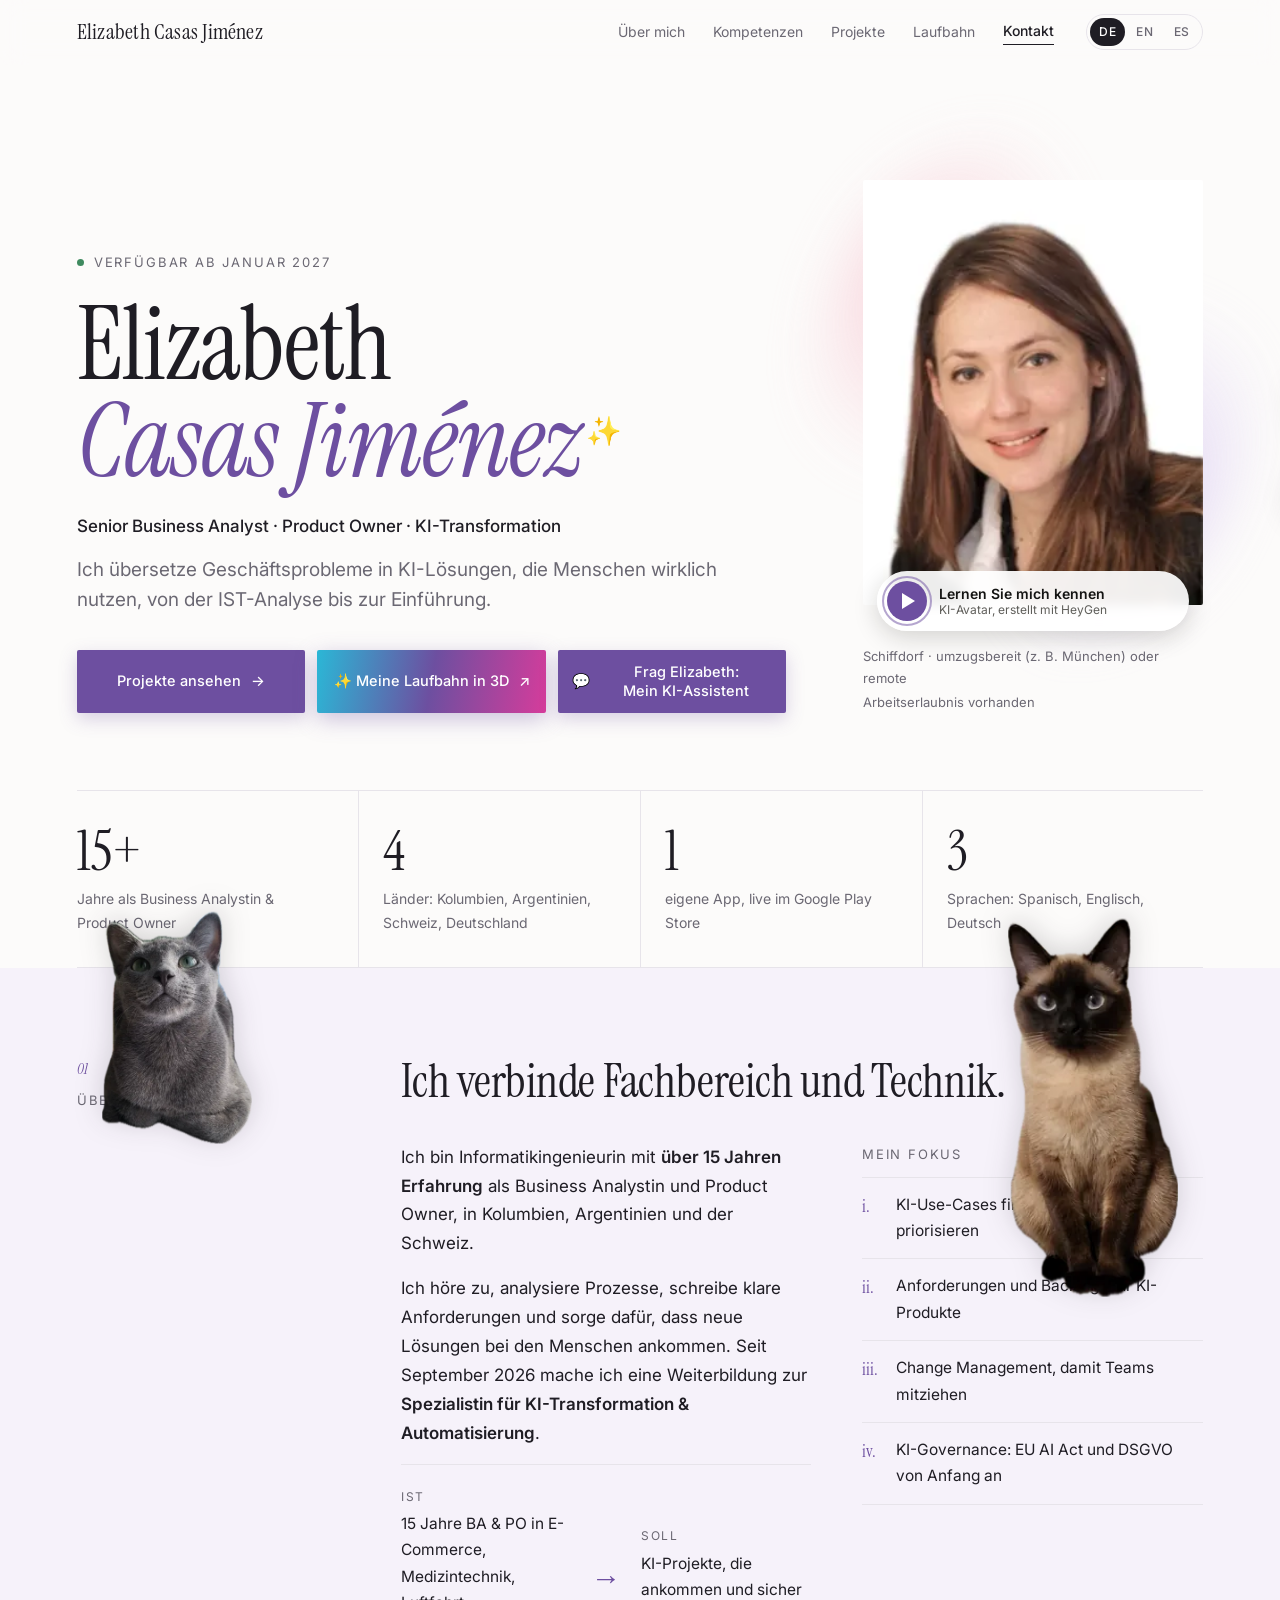
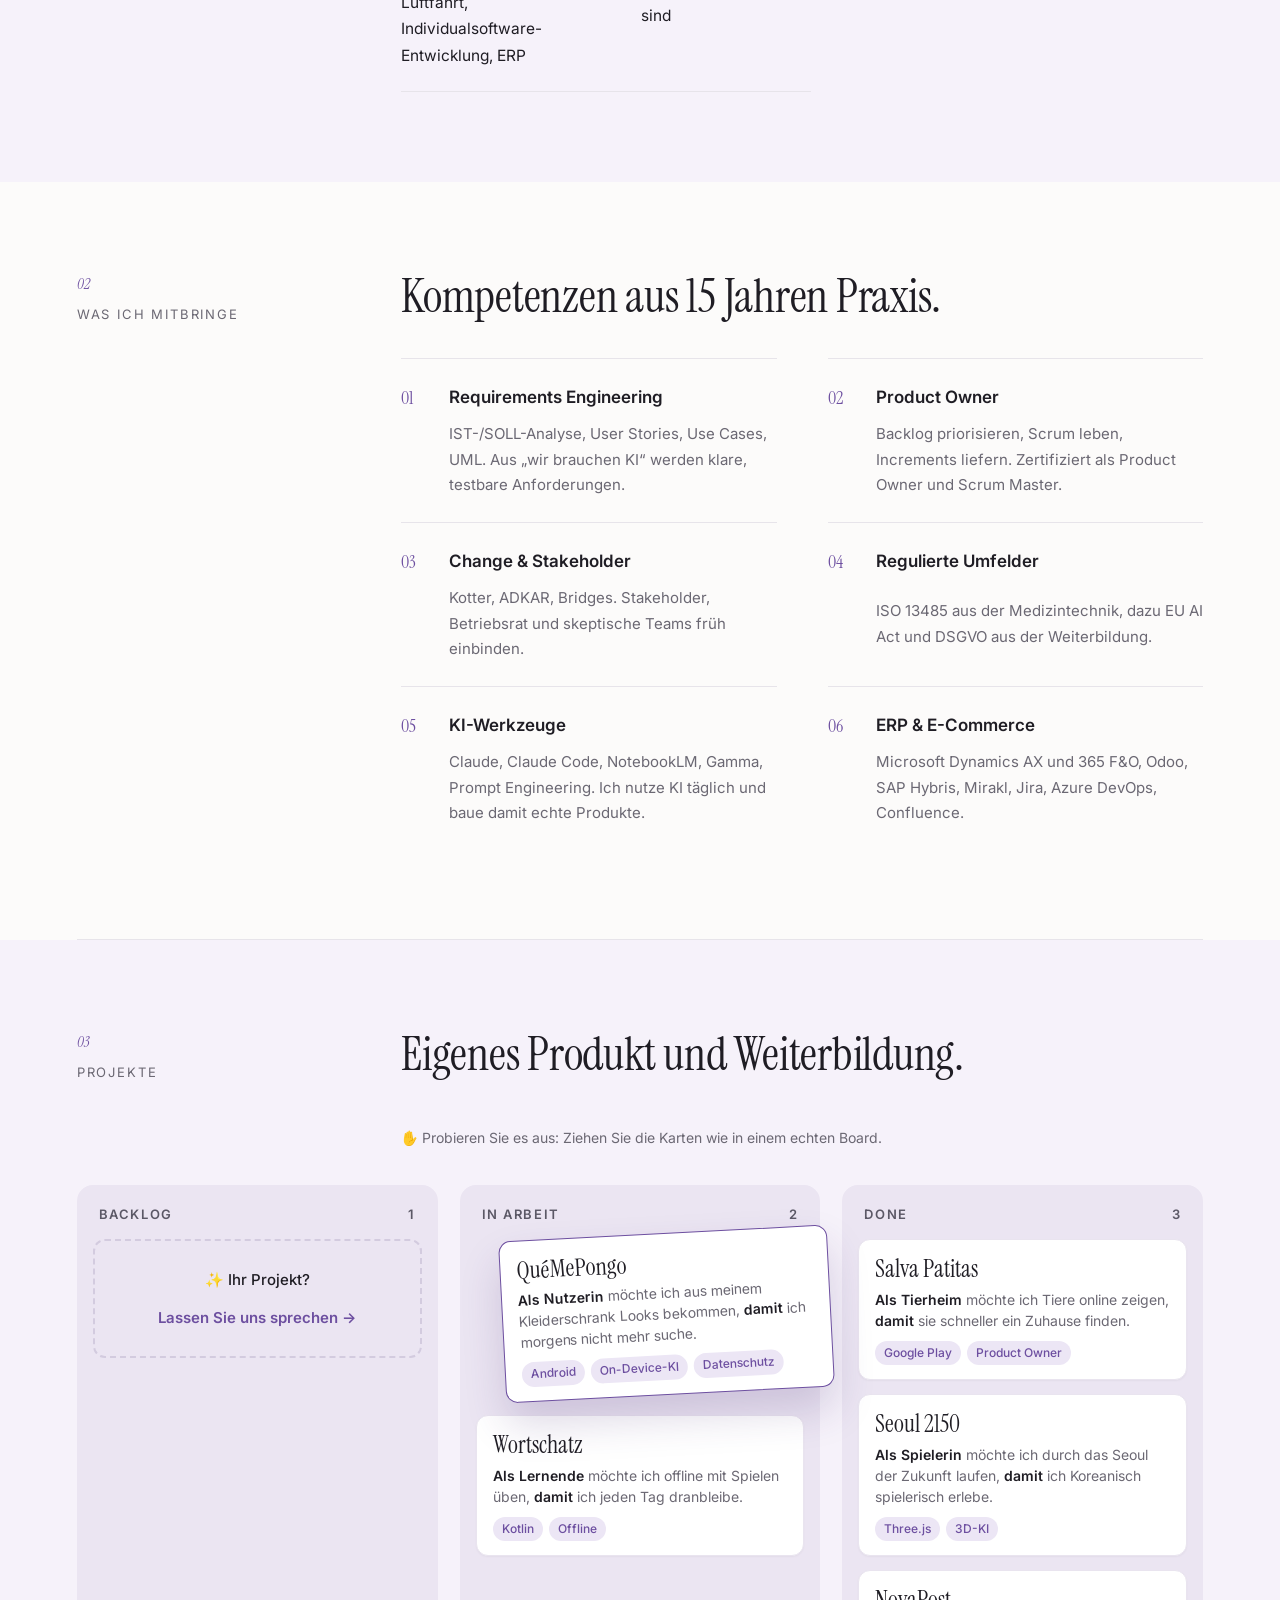
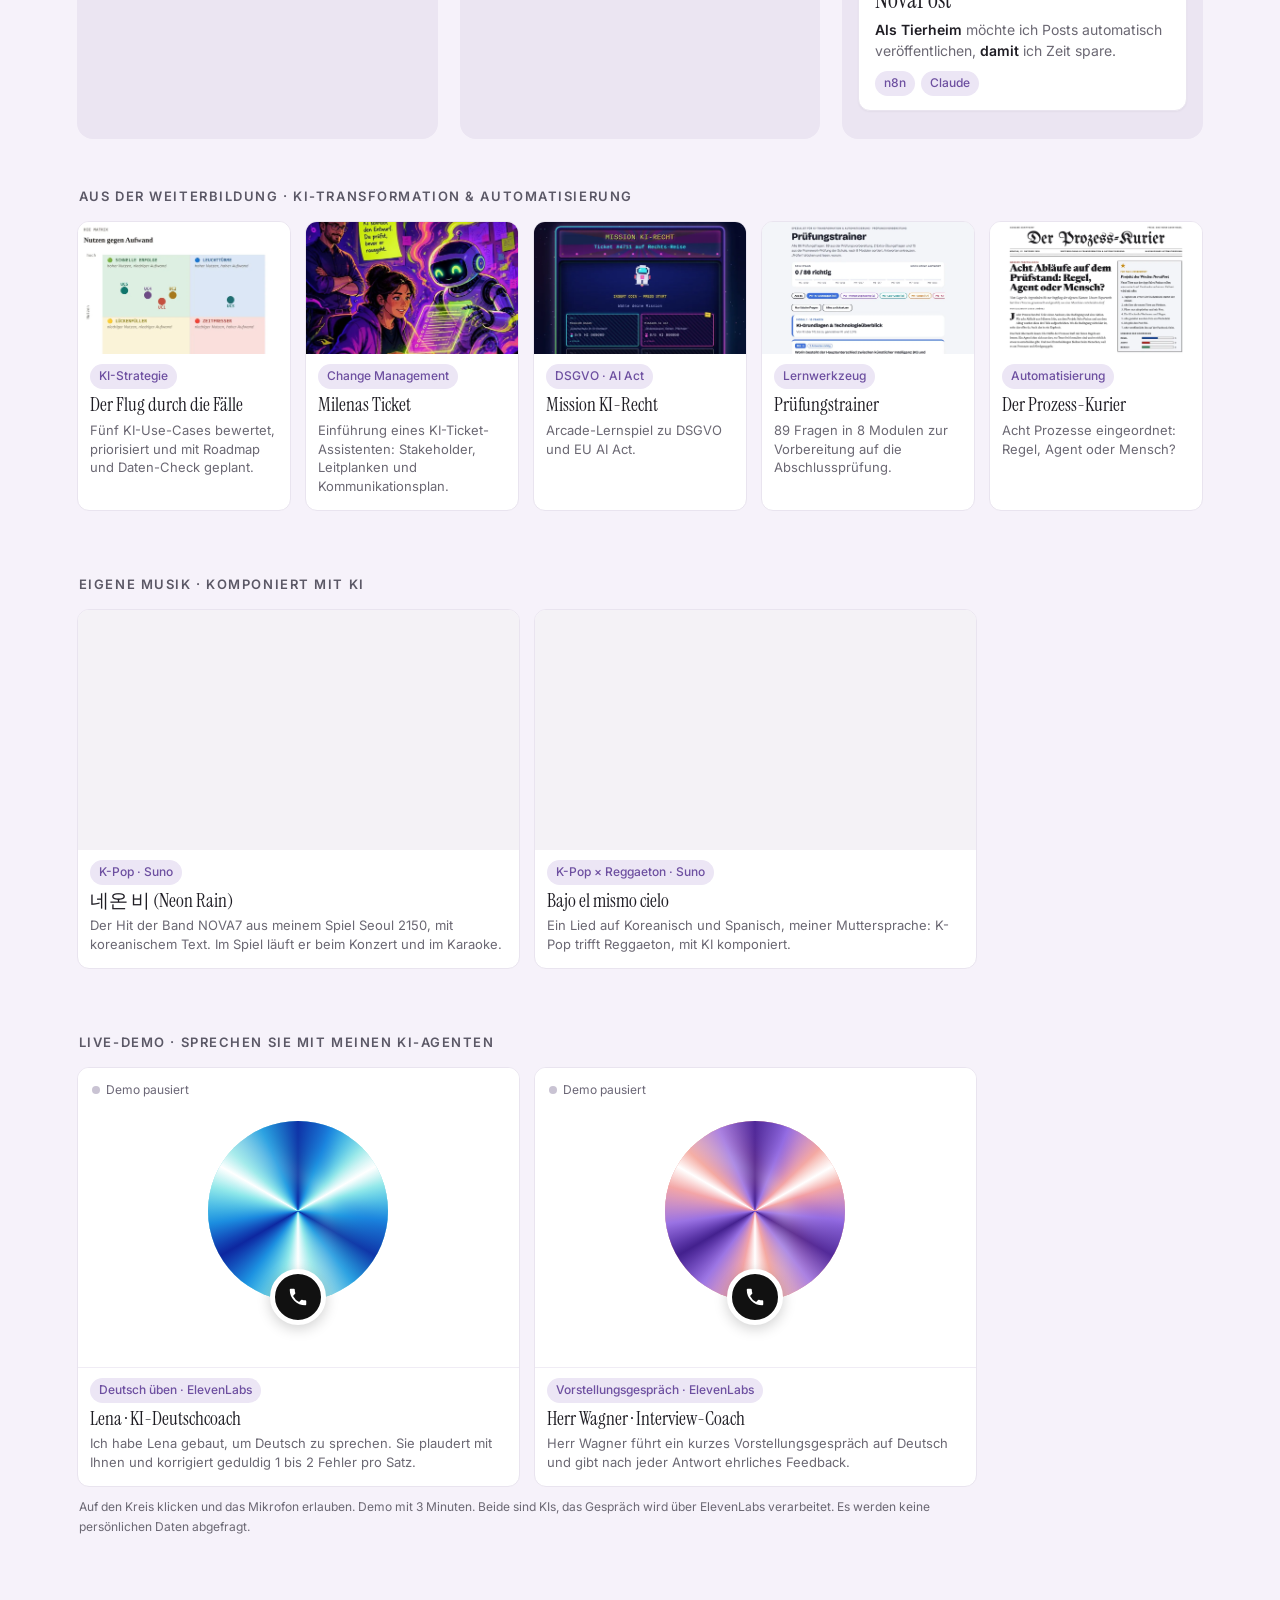
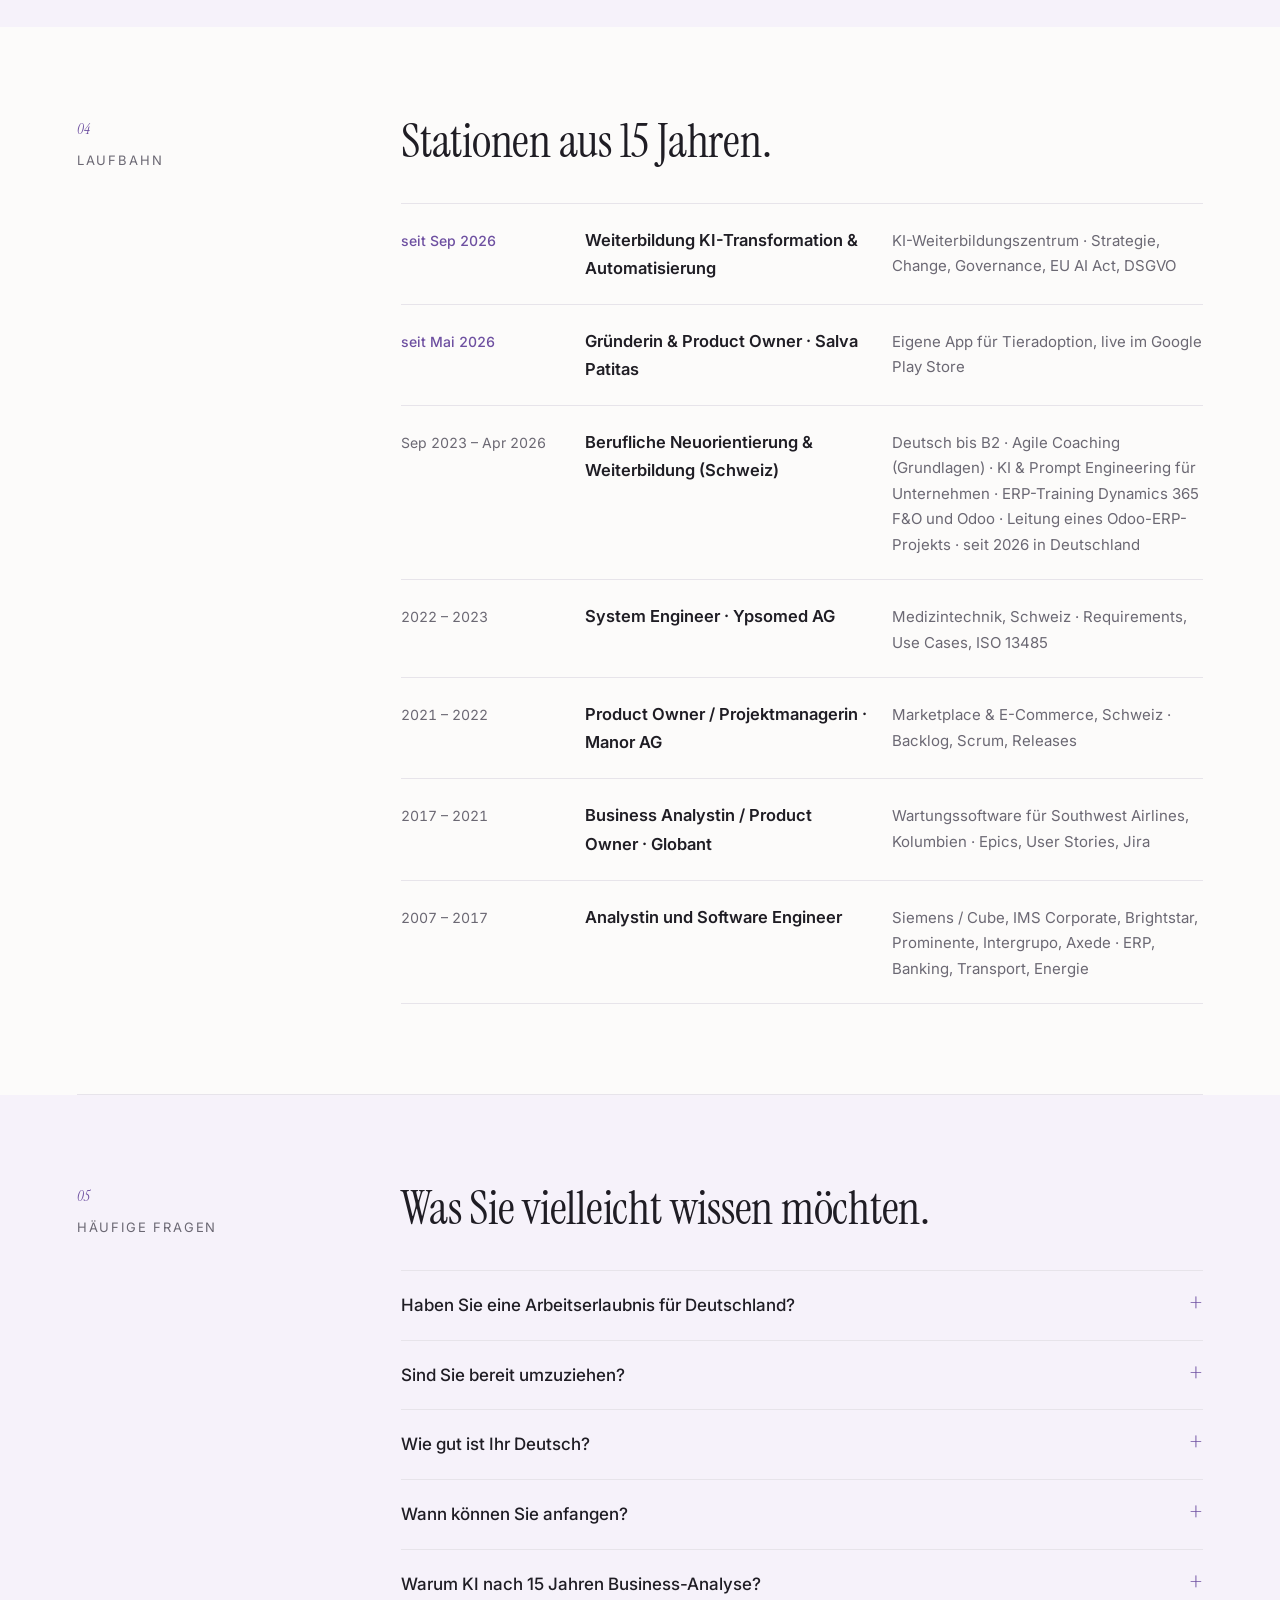
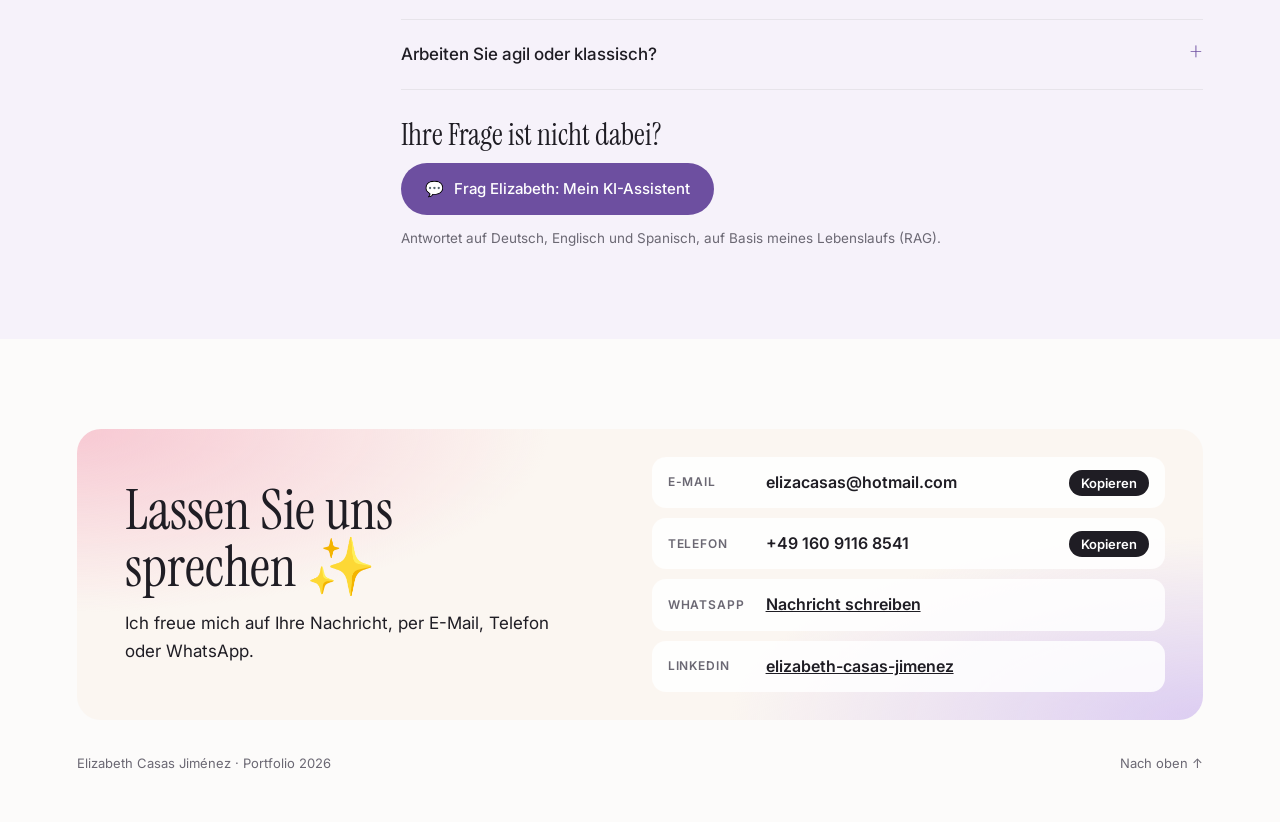
==== commit 51886e39: "Kanban: Karte Lena entfernt (Live-Demo bleibt) Co-Authored-By: Claude Opus 5.5 <noreply@anthropic.co" ====
--- a/index.html
+++ b/index.html
@@ -434,11 +434,10 @@
           <a class="kb-card" href="https://claude.ai/artifact/H5zbyChdLjZXckJ5PZRfAe" target="_blank" rel="noopener"><h4>Wortschatz</h4><p class="kb-t"><b>Als Lernende</b> möchte ich offline mit Spielen üben, <b>damit</b> ich jeden Tag dranbleibe.</p><div class="kb-tags"><span class="kb-tag kb-t">Kotlin</span><span class="kb-tag kb-t">Offline</span></div></a>
         </div>
         <div class="kb-col">
-          <div class="kb-head"><span class="kb-t">Done</span><b>4</b></div>
+          <div class="kb-head"><span class="kb-t">Done</span><b>3</b></div>
           <a class="kb-card" href="https://lunita486.github.io/Salva-Patitas/" target="_blank" rel="noopener"><h4>Salva Patitas</h4><p class="kb-t"><b>Als Tierheim</b> möchte ich Tiere online zeigen, <b>damit</b> sie schneller ein Zuhause finden.</p><div class="kb-tags"><span class="kb-tag kb-t">Google Play</span><span class="kb-tag kb-t">Product Owner</span></div></a>
           <a class="kb-card" href="https://claude.ai/artifact/5JKftAzcr5htmBzQa2JDdj" target="_blank" rel="noopener"><h4>Seoul 2150</h4><p class="kb-t"><b>Als Spielerin</b> möchte ich durch das Seoul der Zukunft laufen, <b>damit</b> ich Koreanisch spielerisch erlebe.</p><div class="kb-tags"><span class="kb-tag kb-t">Three.js</span><span class="kb-tag kb-t">3D-KI</span></div></a>
           <a class="kb-card" href="https://www.instagram.com/salvapatitas.rescue/" target="_blank" rel="noopener"><h4>NovaPost</h4><p class="kb-t"><b>Als Tierheim</b> möchte ich Posts automatisch veröffentlichen, <b>damit</b> ich Zeit spare.</p><div class="kb-tags"><span class="kb-tag kb-t">n8n</span><span class="kb-tag kb-t">Claude</span></div></a>
-          <a class="kb-card" href="#lena"><h4>Lena · KI-Deutschcoach</h4><p class="kb-t"><b>Als Deutschlernerin</b> möchte ich mit einer KI sprechen und Vorstellungsgespräche üben, <b>damit</b> ich sicherer Deutsch spreche.</p><div class="kb-tags"><span class="kb-tag kb-t">ElevenLabs</span><span class="kb-tag kb-t">Live testen 🎙️</span></div></a>
         </div>
       </div>
       <div class="wb">
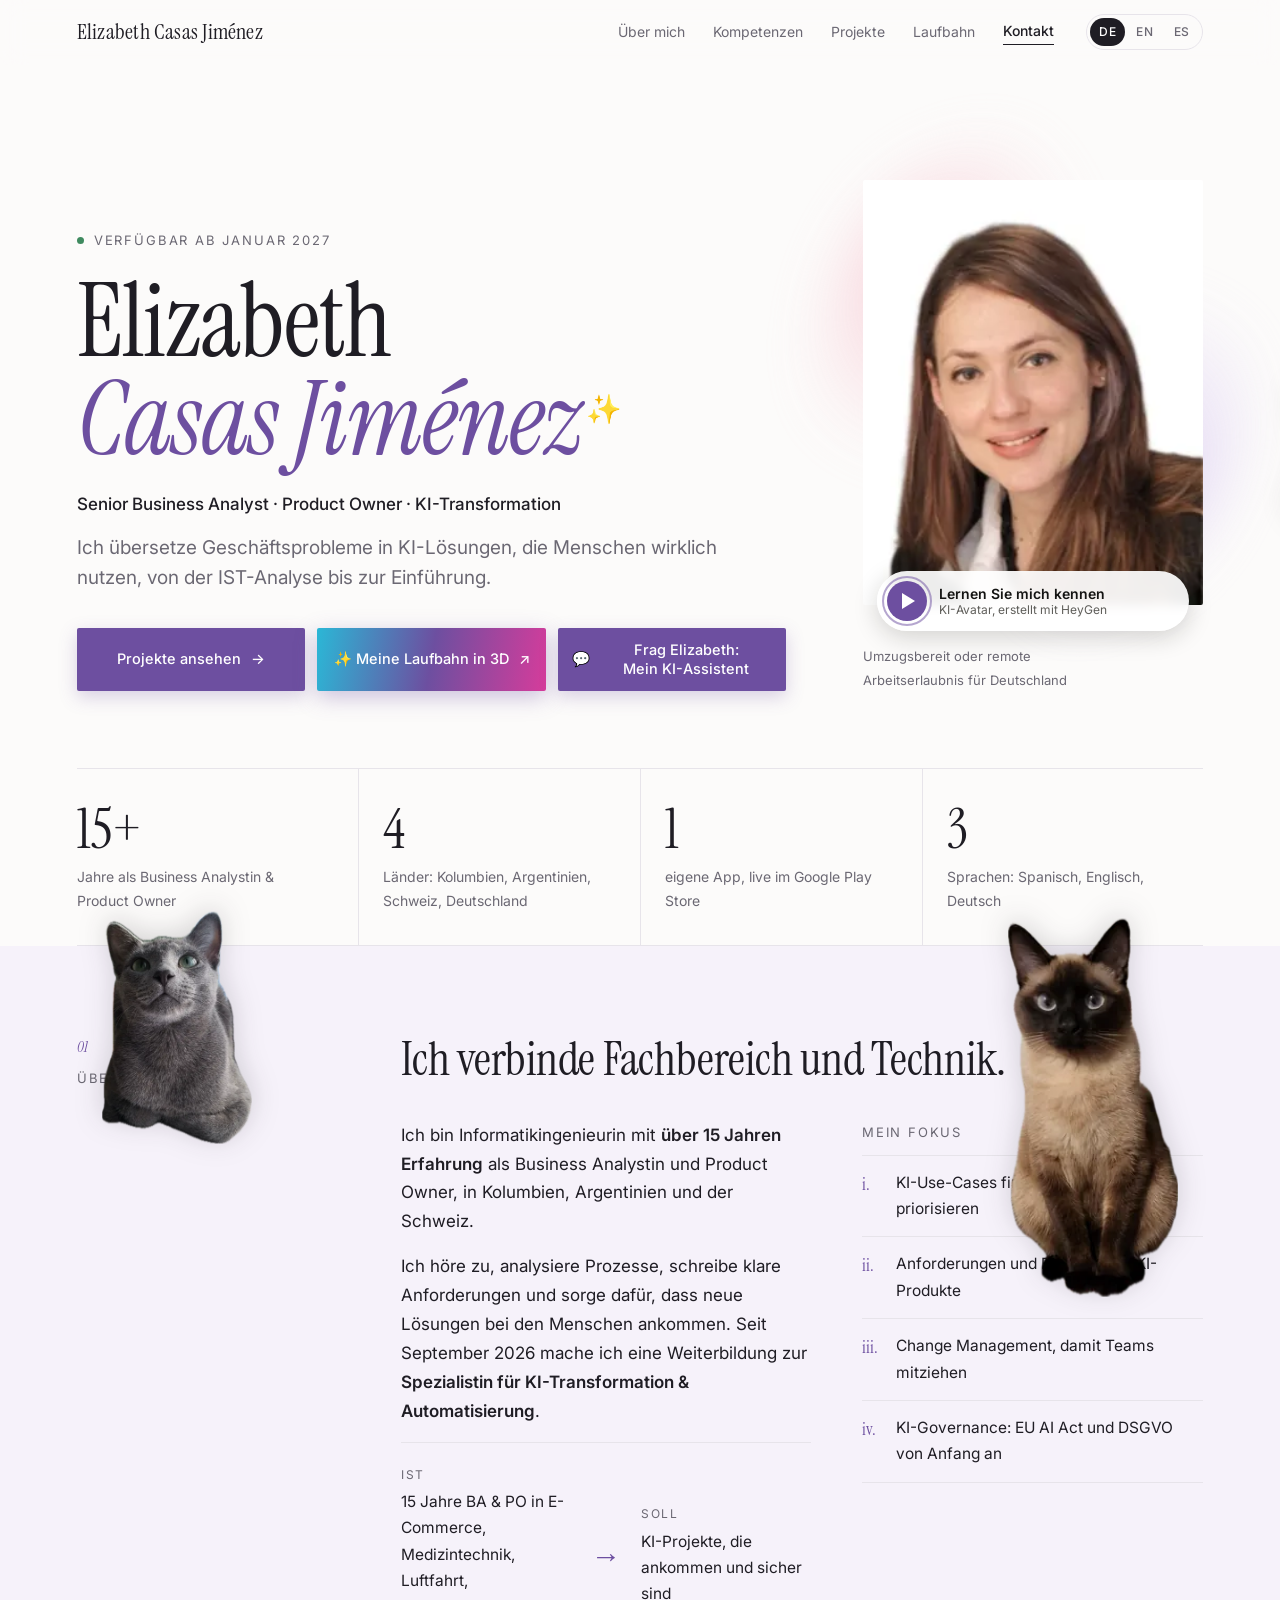
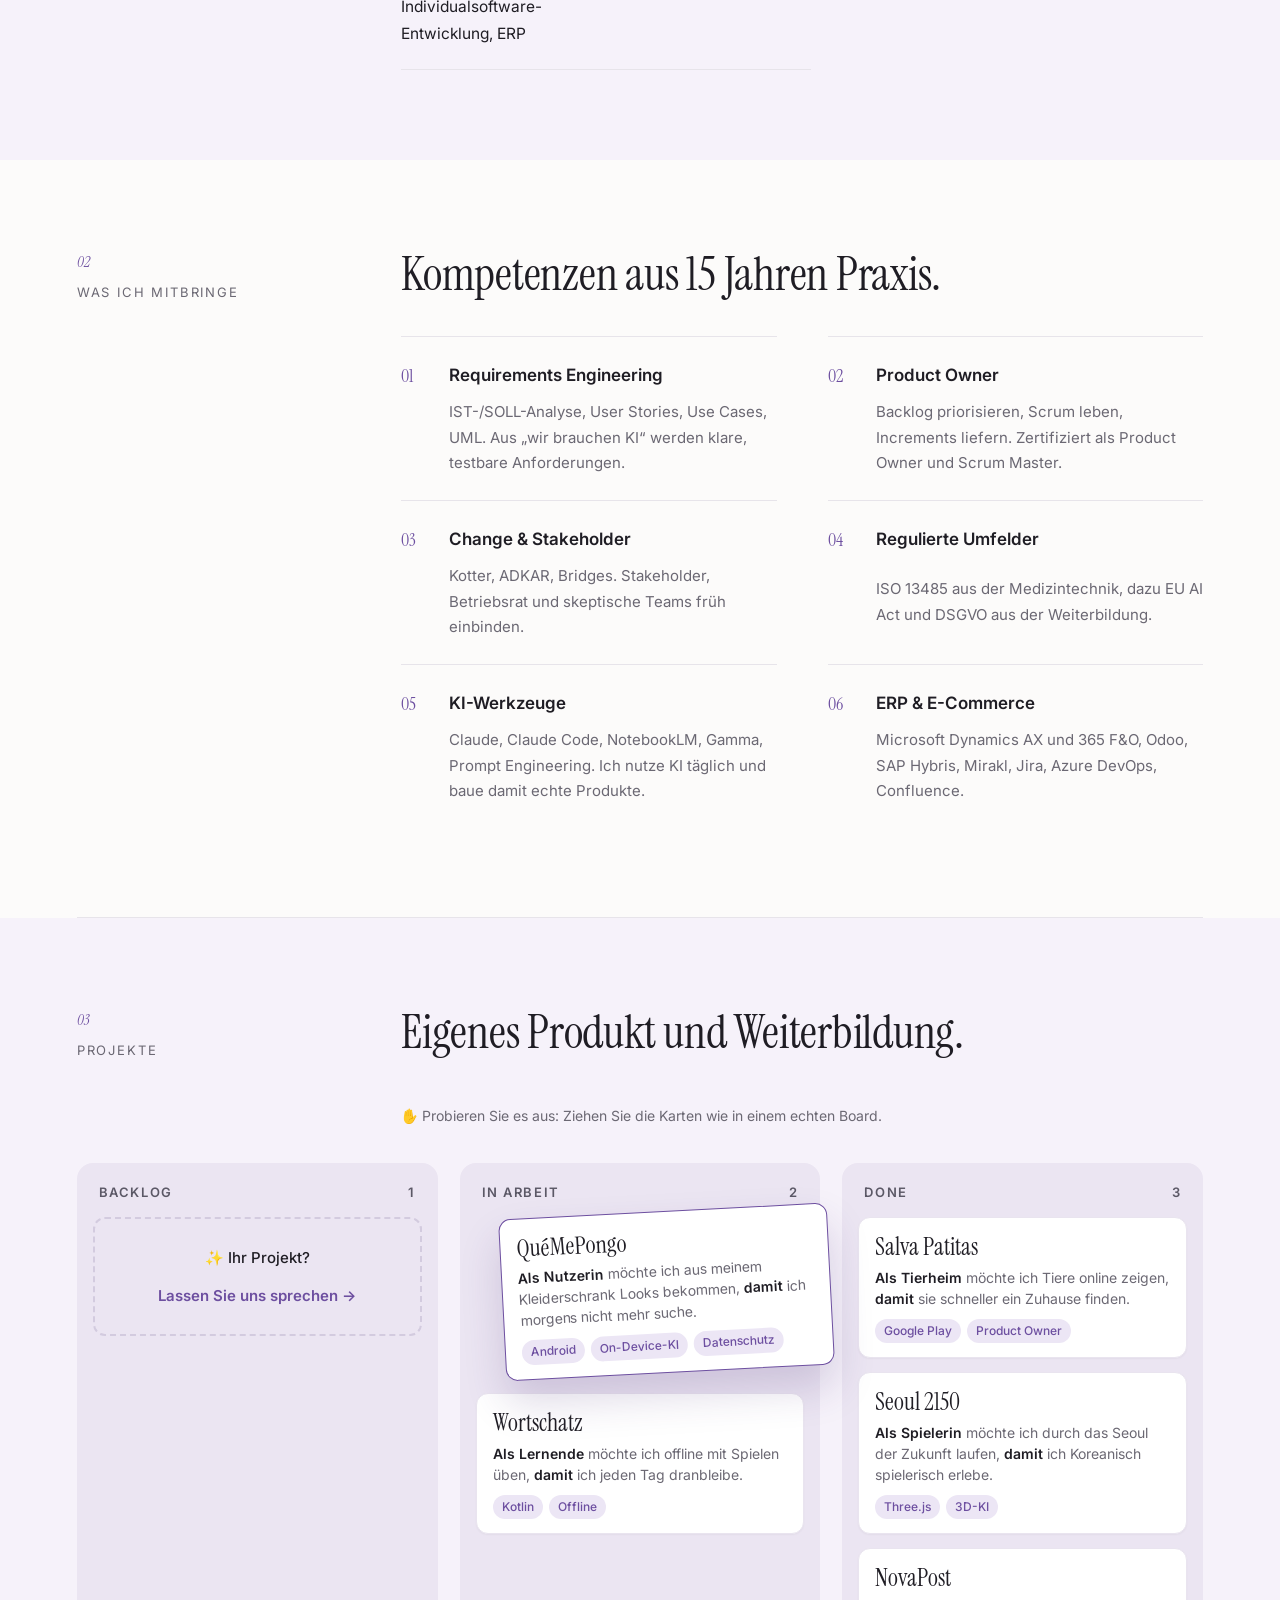
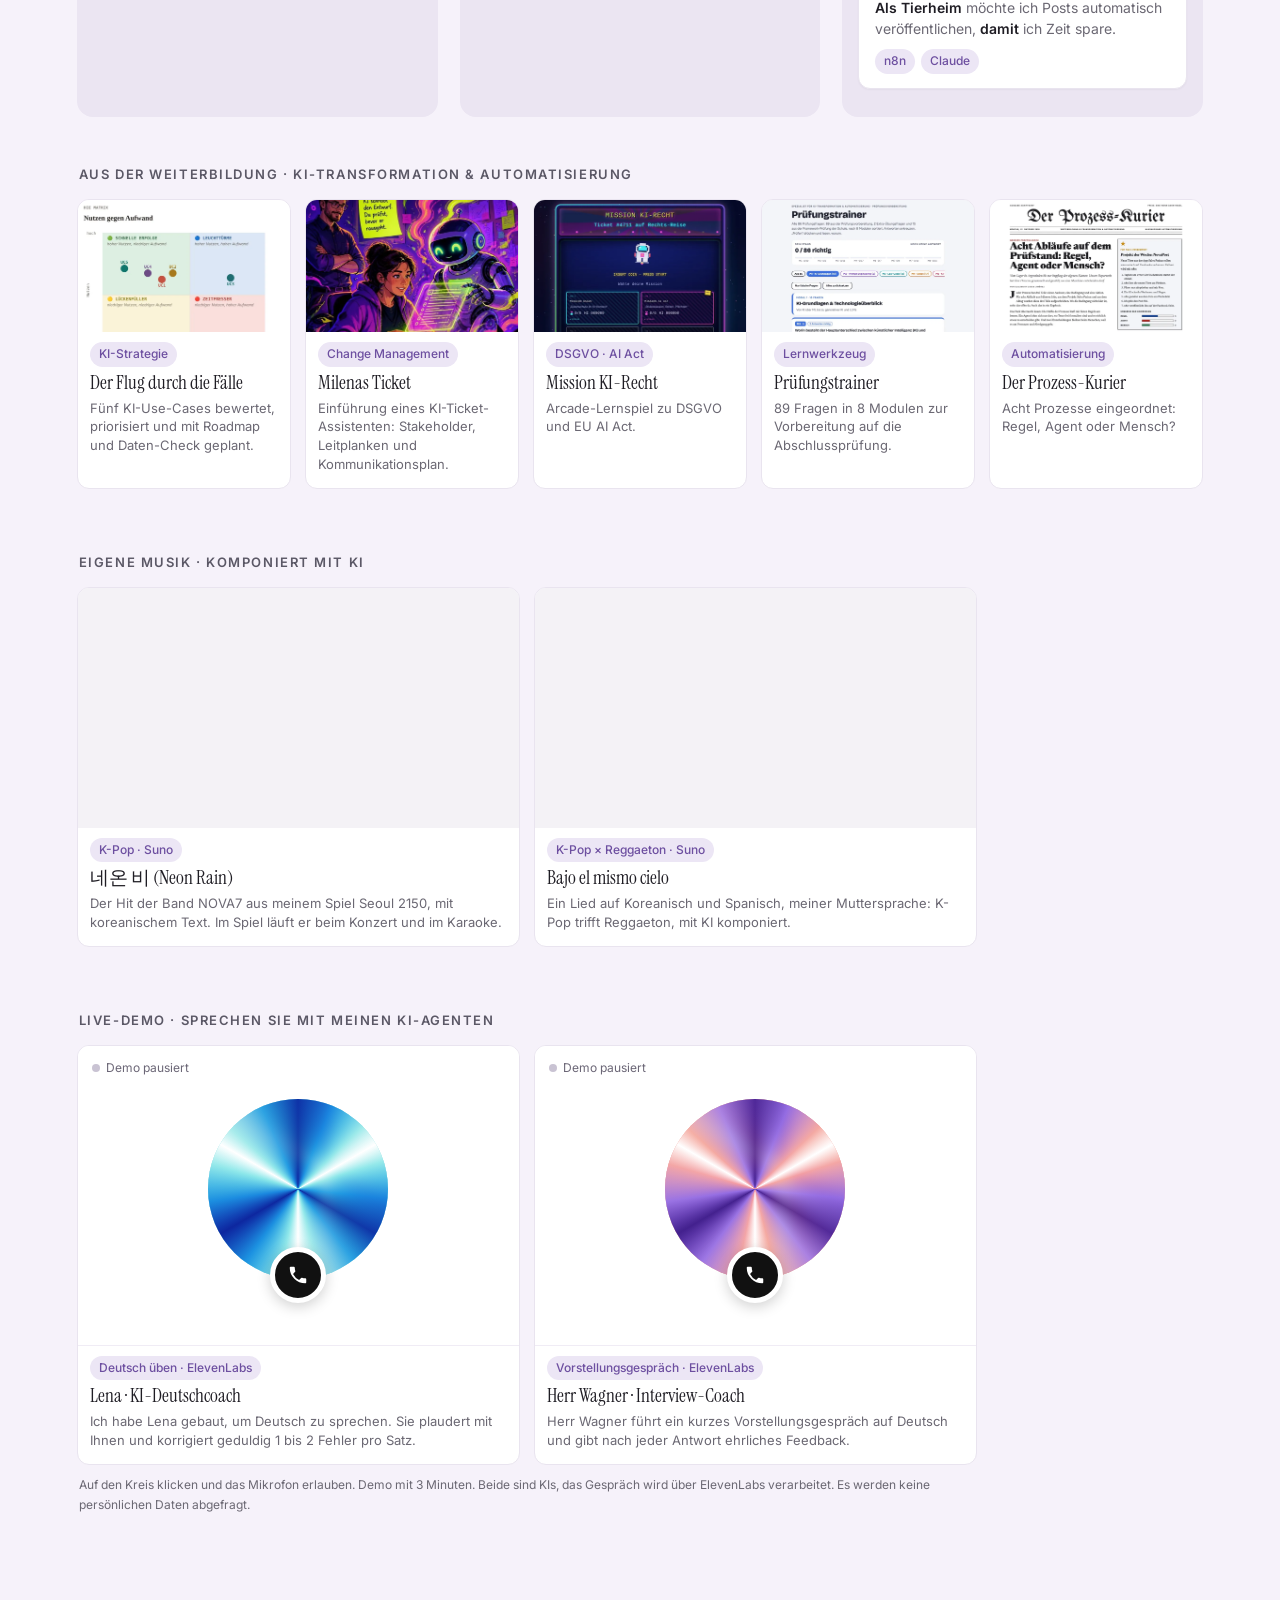
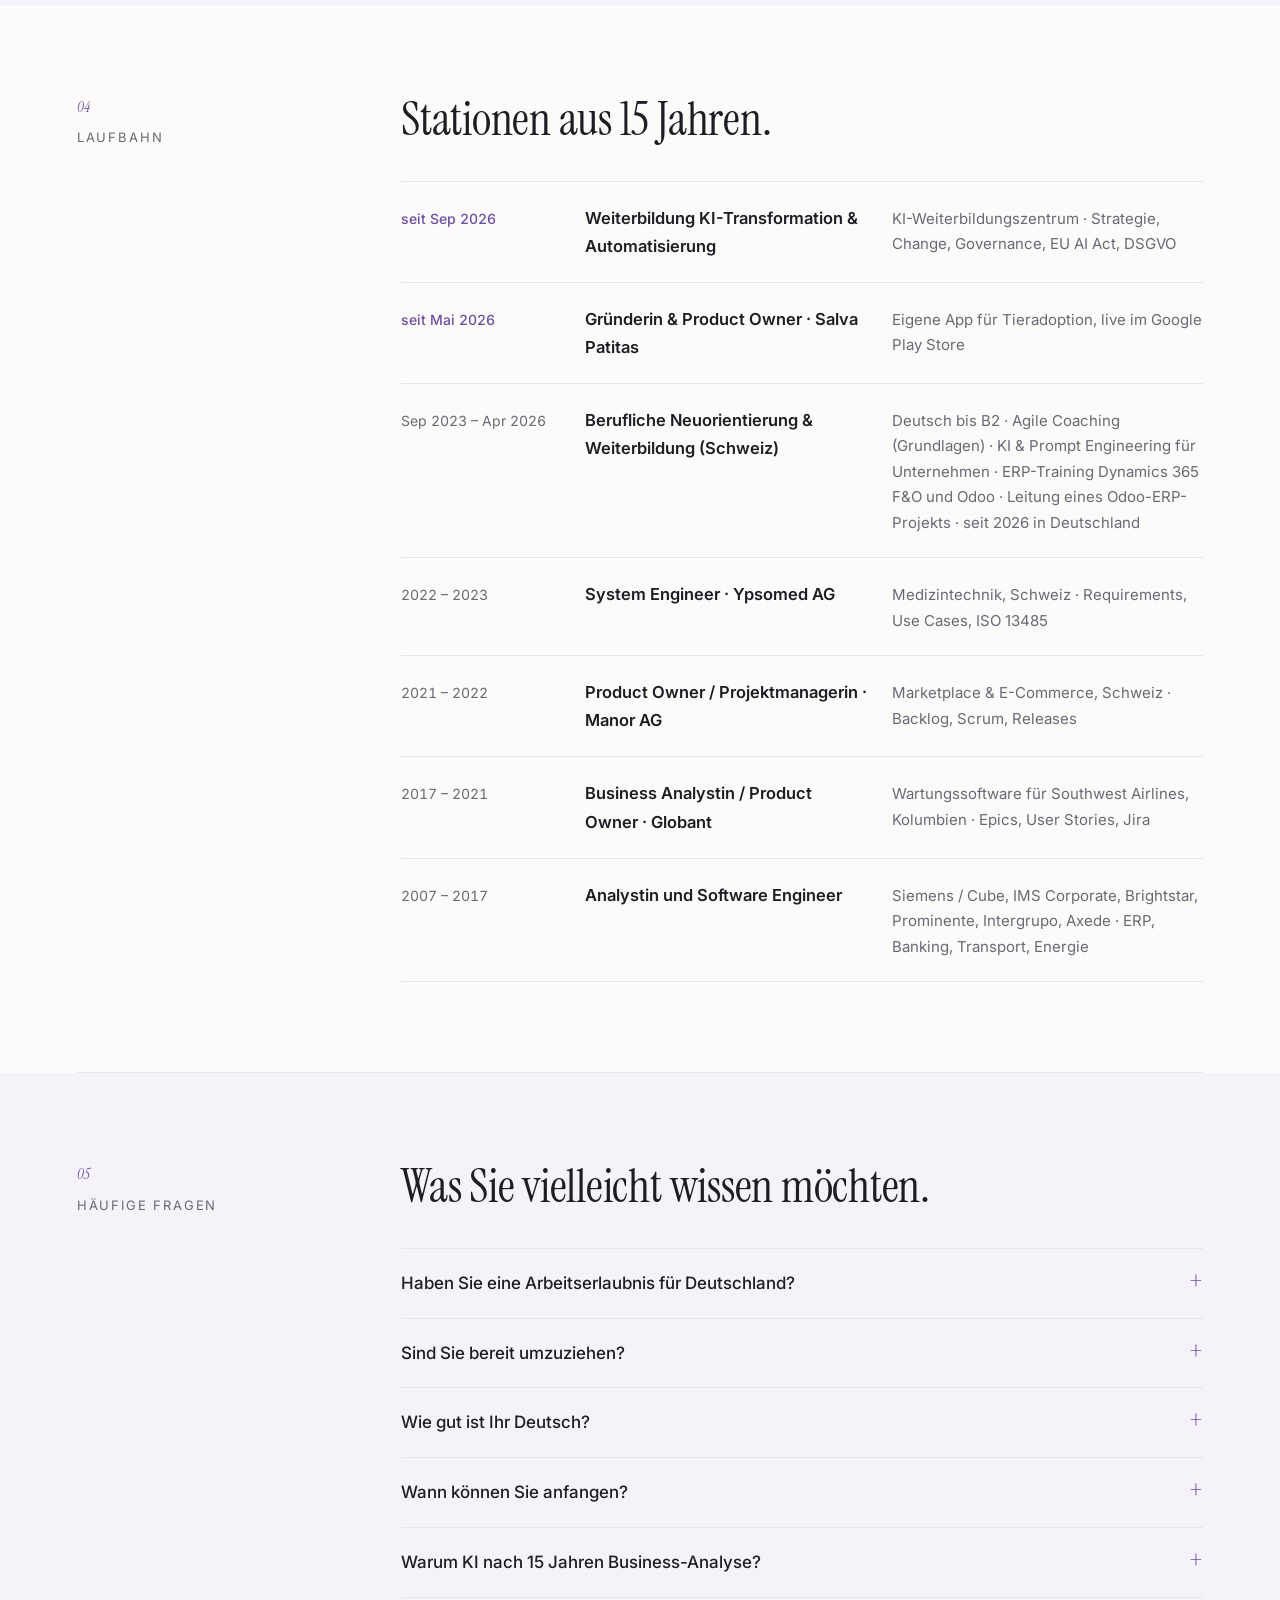
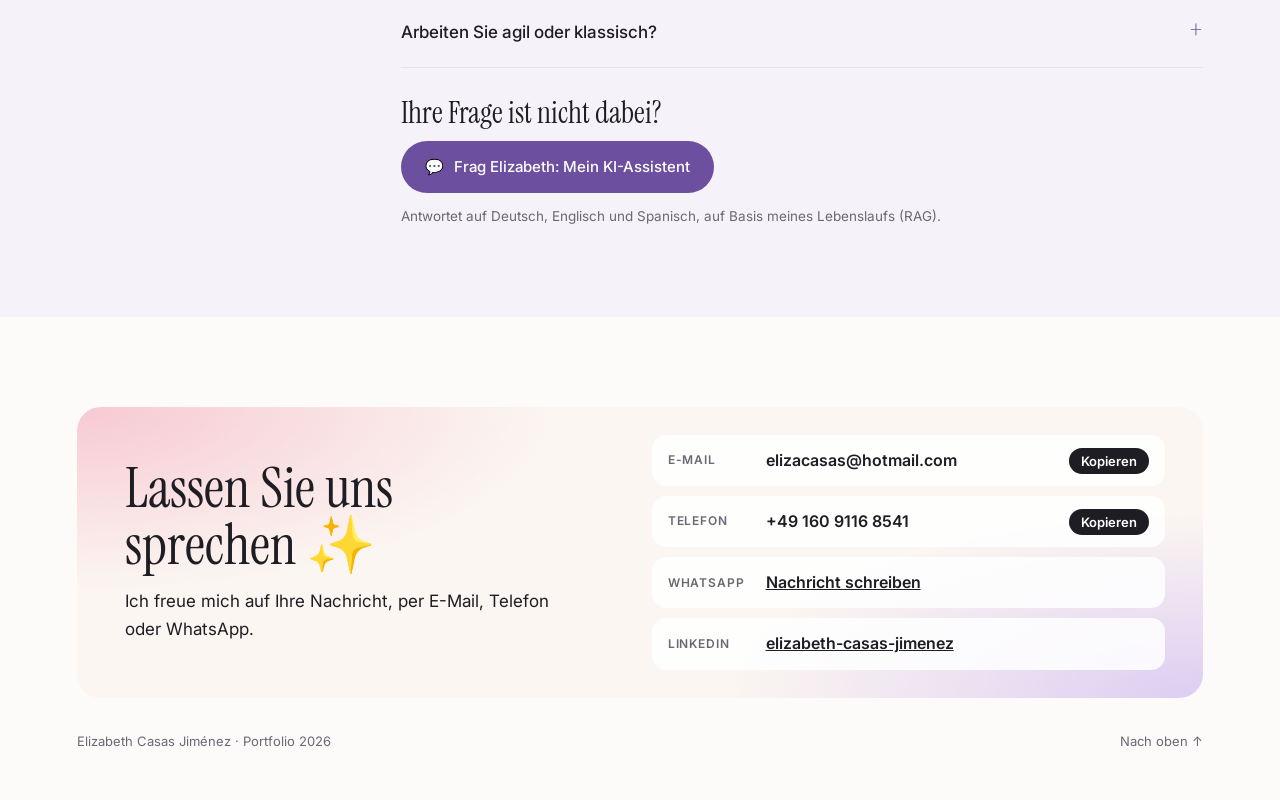
==== commit 1d79bdb1: "Standort: nur 'Umzugsbereit oder remote' und 'Arbeitserlaubnis für Deutschland' (DE/EN/ES) Co-Author" ====
--- a/index.html
+++ b/index.html
@@ -361,8 +361,8 @@
         <span class="play"><span class="pbtn" aria-hidden="true"></span><span class="ptxt"><b>Lernen Sie mich kennen</b><small>KI-Avatar, erstellt mit HeyGen</small></span></span>
       </a>
       <figcaption>
-        <span>Schiffdorf · umzugsbereit (z. B. München) oder remote</span>
-        <span>Arbeitserlaubnis vorhanden</span>
+        <span>Umzugsbereit oder remote</span>
+        <span>Arbeitserlaubnis für Deutschland</span>
       </figcaption>
     </figure>
   </section>
@@ -649,7 +649,7 @@
 
 /* Sprachen: Deutsch steht im HTML, Englisch und Spanisch kommen aus dieser Tabelle */
 (function(){
-  const T={"Live-Demo · Sprechen Sie mit meinen KI-Agenten": ["Live demo · Talk to my AI agents", "Demo en vivo · Hable con mis agentes de IA"], "Deutsch üben · ElevenLabs": ["German practice · ElevenLabs", "Practicar alemán · ElevenLabs"], "Vorstellungsgespräch · ElevenLabs": ["Job interview · ElevenLabs", "Entrevista de trabajo · ElevenLabs"], "Ich habe Lena gebaut, um Deutsch zu sprechen. Sie plaudert mit Ihnen und korrigiert geduldig 1 bis 2 Fehler pro Satz.": ["I built Lena to practice speaking German. She chats with you and patiently corrects 1 or 2 mistakes per sentence.", "Creé a Lena para practicar alemán hablado. Conversa con usted y corrige con paciencia 1 o 2 errores por frase."], "Herr Wagner führt ein kurzes Vorstellungsgespräch auf Deutsch und gibt nach jeder Antwort ehrliches Feedback.": ["Herr Wagner holds a short job interview in German and gives honest feedback after each answer.", "Herr Wagner hace una breve entrevista de trabajo en alemán y da una opinión honesta después de cada respuesta."], "Auf den Kreis klicken und das Mikrofon erlauben. Demo mit 3 Minuten. Beide sind KIs, das Gespräch wird über ElevenLabs verarbeitet. Es werden keine persönlichen Daten abgefragt.": ["Click the circle and allow the microphone. 3-minute demo. Both are AIs; the conversation is processed by ElevenLabs. No personal data is requested.", "Haga clic en el círculo y permita el micrófono. Demo de 3 minutos. Ambos son IA; la conversación se procesa con ElevenLabs. No se piden datos personales."], "Eigene Musik · komponiert mit KI": ["My own music · composed with AI", "Música propia · compuesta con IA"],"K-Pop · Suno": ["K-pop · Suno", "K-pop · Suno"],"K-Pop × Reggaeton · Suno": ["K-pop × reggaeton · Suno", "K-pop × reguetón · Suno"],"Der Hit der Band NOVA7 aus meinem Spiel Seoul 2150, mit koreanischem Text. Im Spiel läuft er beim Konzert und im Karaoke.": ["The hit of the band NOVA7 from my game Seoul 2150, with Korean lyrics. In the game it plays at the concert and in the karaoke.", "El éxito de la banda NOVA7 de mi juego Seoul 2150, con letra en coreano. En el juego suena en el concierto y en el karaoke."],"Ein Lied auf Koreanisch und Spanisch, meiner Muttersprache: K-Pop trifft Reggaeton, mit KI komponiert.": ["A song in Korean and Spanish, my mother tongue: K-pop meets reggaeton, composed with AI.", "Una canción en coreano y español, mi lengua materna: el K-pop se encuentra con el reguetón, compuesta con IA."],"<span aria-hidden=\"true\">💬</span><span>Frag Elizabeth: <span class=\"nw\">Mein KI-Assistent</span></span>": ["<span aria-hidden=\"true\">💬</span><span>Frag Elizabeth: <span class=\"nw\">my AI assistant</span></span>", "<span aria-hidden=\"true\">💬</span><span>Frag Elizabeth: <span class=\"nw\">mi asistente de IA</span></span>"], "✋ Probieren Sie es aus: Ziehen Sie die Karten wie in einem echten Board.": ["✋ Try it: drag the cards like on a real board.", "✋ Pruébelo: arrastre las tarjetas como en un tablero de verdad."], "Aus der Weiterbildung · KI-Transformation &amp; Automatisierung": ["From my training · AI transformation &amp; automation", "De mi formación · Transformación con IA y automatización"], "Fünf KI-Use-Cases bewertet, priorisiert und mit Roadmap und Daten-Check geplant.": ["Five AI use cases rated, prioritised and planned with a roadmap and data check.", "Cinco casos de uso de IA evaluados, priorizados y planificados con hoja de ruta y revisión de datos."], "Einführung eines KI-Ticket-Assistenten: Stakeholder, Leitplanken und Kommunikationsplan.": ["Rolling out an AI ticket assistant: stakeholders, guardrails and a communication plan.", "Implementación de un asistente de tickets con IA: stakeholders, reglas y plan de comunicación."], "Arcade-Lernspiel zu DSGVO und EU AI Act.": ["Arcade learning game on GDPR and the EU AI Act.", "Juego arcade para aprender RGPD y la Ley de IA de la UE."], "89 Fragen in 8 Modulen zur Vorbereitung auf die Abschlussprüfung.": ["89 questions in 8 modules to prepare for the final exam.", "89 preguntas en 8 módulos para preparar el examen final."], "Acht Prozesse eingeordnet: Regel, Agent oder Mensch?": ["Eight processes sorted: rule, agent or human?", "Ocho procesos clasificados: ¿regla, agente o persona?"], "Der Flug durch die Fälle": ["The flight through the cases", "El vuelo por los casos"], "Milenas Ticket": ["Milena's ticket", "El ticket de Milena"], "Mission KI-Recht": ["Mission AI law", "Misión Ley de IA"], "Prüfungstrainer": ["Exam trainer", "Entrenador de examen"], "Der Prozess-Kurier": ["The Process Courier", "El Correo de Procesos"], "KI-Strategie": ["AI strategy", "Estrategia de IA"], "Change Management": ["Change management", "Gestión del cambio"], "DSGVO · AI Act": ["GDPR · AI Act", "RGPD · Ley de IA"], "Lernwerkzeug": ["Learning tool", "Herramienta de estudio"], "Automatisierung": ["Automation", "Automatización"], "Lassen Sie uns sprechen →": ["Let’s talk →", "Hablemos →"], "Google Play": ["Google Play", "Google Play"], "Backlog": ["Backlog", "Backlog"], "In Arbeit": ["In progress", "En curso"], "Done": ["Done", "Hecho"], "Weiterbildung": ["Training", "Formación"], "✨ Ihr Projekt?": ["✨ Your project?", "✨ ¿Su proyecto?"], "Das nächste Ticket in meinem Backlog könnte Ihres sein.": ["The next ticket in my backlog could be yours.", "El próximo ticket de mi backlog podría ser el suyo."], "Salva Patitas 2.0 · Tierheim-Team": ["Salva Patitas 2.0 · Shelter team", "Salva Patitas 2.0 · Equipo del albergue"], "<b>Als Tierheimleiterin</b> möchte ich mein Team einladen, <b>damit</b> Helferinnen Tiere pflegen und Chats beantworten, ohne mein Passwort zu teilen.": ["<b>As a shelter manager</b> I want to invite my team, <b>so that</b> volunteers can care for animals and answer chats without sharing my password.", "<b>Como directora de un albergue</b> quiero invitar a mi equipo, <b>para que</b> las voluntarias cuiden a los animales y respondan chats sin compartir mi contraseña."], "<b>Als Nutzerin</b> möchte ich aus meinem Kleiderschrank Looks bekommen, <b>damit</b> ich morgens nicht mehr suche.": ["<b>As a user</b> I want outfits from my own wardrobe, <b>so that</b> I stop searching every morning.", "<b>Como usuaria</b> quiero recibir looks con mi propia ropa, <b>para</b> no buscar más cada mañana."], "<b>Als Lernende</b> möchte ich offline mit Spielen üben, <b>damit</b> ich jeden Tag dranbleibe.": ["<b>As a learner</b> I want to practise offline with games, <b>so that</b> I keep at it every day.", "<b>Como estudiante</b> quiero practicar sin internet con juegos, <b>para</b> no abandonar ningún día."], "<b>Als Tierheim</b> möchte ich Tiere online zeigen, <b>damit</b> sie schneller ein Zuhause finden.": ["<b>As a shelter</b> I want to show animals online, <b>so that</b> they find a home faster.", "<b>Como albergue</b> quiero mostrar a los animales en internet, <b>para que</b> encuentren un hogar más rápido."], "<b>Als Spielerin</b> möchte ich durch das Seoul der Zukunft laufen, <b>damit</b> ich Koreanisch spielerisch erlebe.": ["<b>As a player</b> I want to walk through the Seoul of the future, <b>so that</b> I experience Korean in a playful way.", "<b>Como jugadora</b> quiero recorrer la Seúl del futuro, <b>para</b> vivir el coreano jugando."], "<b>Als Deutschlernerin</b> möchte ich mit einer KI sprechen und Vorstellungsgespräche üben, <b>damit</b> ich sicherer Deutsch spreche.": ["<b>As a German learner</b> I want to talk with an AI and practice job interviews, <b>so that</b> I speak German with more confidence.", "<b>Como estudiante de alemán</b> quiero hablar con una IA y practicar entrevistas, <b>para</b> hablar alemán con más seguridad."], "Live testen 🎙️": ["Try it live 🎙️", "Probar en vivo 🎙️"], "<b>Als Tierheim</b> möchte ich Posts automatisch veröffentlichen, <b>damit</b> ich Zeit spare.": ["<b>As a shelter</b> I want posts to be published automatically, <b>so that</b> I save time.", "<b>Como albergue</b> quiero publicar posts automáticamente, <b>para</b> ahorrar tiempo."], "Fünf KI-Use-Cases bewertet, priorisiert und mit Roadmap und Daten-Check geplant.": ["Five AI use cases rated, prioritised and planned with a roadmap and data check.", "Cinco casos de uso de IA evaluados, priorizados y planificados con hoja de ruta y revisión de datos."], "Einführung eines KI-Ticket-Assistenten: Stakeholder, Leitplanken und Kommunikationsplan.": ["Rolling out an AI ticket assistant: stakeholders, guardrails and a communication plan.", "Implementación de un asistente de tickets con IA: stakeholders, reglas y plan de comunicación."], "Arcade-Lernspiel zu DSGVO und EU AI Act.": ["Arcade learning game on GDPR and the EU AI Act.", "Juego arcade para aprender RGPD y la Ley de IA de la UE."], "89 Fragen in 8 Modulen zur Vorbereitung auf die Abschlussprüfung.": ["89 questions in 8 modules to prepare for the final exam.", "89 preguntas en 8 módulos para preparar el examen final."], "Acht Prozesse eingeordnet: Regel, Agent oder Mensch?": ["Eight processes sorted: rule, agent or human?", "Ocho procesos clasificados: ¿regla, agente o persona?"], "Der Flug durch die Fälle": ["The flight through the cases", "El vuelo por los casos"], "Milenas Ticket": ["Milena's ticket", "El ticket de Milena"], "Mission KI-Recht": ["Mission AI law", "Misión Ley de IA"], "Prüfungstrainer": ["Exam trainer", "Entrenador de examen"], "Der Prozess-Kurier": ["The Process Courier", "El Correo de Procesos"], "Release 2.0": ["Release 2.0", "Release 2.0"], "Rollen &amp; Rechte": ["Roles &amp; permissions", "Roles y permisos"], "Firebase": ["Firebase", "Firebase"], "Android": ["Android", "Android"], "On-Device-KI": ["On-device AI", "IA en el teléfono"], "Datenschutz": ["Privacy", "Privacidad"], "Kotlin": ["Kotlin", "Kotlin"], "Offline": ["Offline", "Sin internet"], "KI-Tutor": ["AI tutor", "Tutor con IA"], "Live im Google Play": ["Live on Google Play", "En Google Play"], "Product Owner": ["Product Owner", "Product Owner"], "Three.js": ["Three.js", "Three.js"], "3D-KI": ["3D AI", "IA 3D"], "Spielbar im Browser": ["Playable in the browser", "Se juega en el navegador"], "n8n": ["n8n", "n8n"], "Claude": ["Claude", "Claude"], "Human in the Loop": ["Human in the loop", "Humano en el circuito"], "KI-Strategie": ["AI strategy", "Estrategia de IA"], "Change Management": ["Change management", "Gestión del cambio"], "DSGVO · AI Act": ["GDPR · AI Act", "RGPD · Ley de IA"], "Lernwerkzeug": ["Learning tool", "Herramienta de estudio"], "Automatisierung": ["Automation", "Automatización"], "Salva Patitas 1.0": ["Salva Patitas 1.0", "Salva Patitas 1.0"], "QuéMePongo": ["QuéMePongo", "QuéMePongo"], "Wortschatz": ["Wortschatz", "Wortschatz"], "Seoul 2150": ["Seoul 2150", "Seoul 2150"], "NovaPost": ["NovaPost", "NovaPost"], "Backlog · Nächstes Projekt": ["Backlog · Next project", "Backlog · Próximo proyecto"], "Ihr Projekt?": ["Your project?", "¿Su proyecto?"], "„Als Ihr Team möchten wir eine Product Owner, die Fachbereich und Technik verbindet, damit unser nächstes Produkt wirklich genutzt wird.“": ["“As your team, we want a Product Owner who connects business and technology, so that our next product is actually used.”", "«Como su equipo, queremos una Product Owner que conecte negocio y tecnología, para que nuestro próximo producto de verdad se use.»"], "Das nächste Ticket in meinem Backlog könnte Ihres sein. Ich freue mich auf Ihre Nachricht.": ["The next ticket in my backlog could be yours. I look forward to hearing from you.", "El próximo ticket de mi backlog podría ser el suyo. Me encantará recibir su mensaje."], "Lassen Sie uns sprechen <i aria-hidden=\"true\">→</i>": ["Let's talk <i aria-hidden=\"true\">→</i>", "Hablemos <i aria-hidden=\"true\">→</i>"], "Eigene App · Android": ["Own app · Android", "App propia · Android"], "„Dein Kleiderschrank hat die Antwort.“": ["“Your wardrobe has the answer.”", "«Tu armario tiene la respuesta.»"], "Android-App, die aus meiner eigenen Kleidung Outfits zusammenstellt: Kleidung fotografieren, Kombinationen je nach Anlass, Favoriten, ein Outfit-Tagebuch und eine Packliste für Reisen. Alles bleibt auf dem Handy, ohne Konto und ohne Kosten, auf Wunsch mit einer Sicherung in Google Drive. Auf Spanisch und Deutsch.": ["Android app that builds outfits from my own clothes: photograph your clothes, combinations for each occasion, favourites, an outfit diary and a packing list for trips. Everything stays on the phone, with no account and no cost, and an optional backup to Google Drive. In Spanish and German.", "App Android que arma looks con mi propia ropa: fotografiar las prendas, combinaciones según la ocasión, favoritos, un diario de looks y una lista para la maleta. Todo queda en el teléfono, sin cuenta y sin costo, con copia opcional en Google Drive. En español y alemán."], "Claude Code · Kotlin · Jetpack Compose · Room": ["Claude Code · Kotlin · Jetpack Compose · Room", "Claude Code · Kotlin · Jetpack Compose · Room"], "Im Aufbau": ["Under construction", "En construcción"], "✨ Meine Laufbahn in 3D <span aria-hidden=\"true\">↗</span>": ["✨ My career in 3D <span aria-hidden=\"true\">↗</span>", "✨ Mi trayectoria en 3D <span aria-hidden=\"true\">↗</span>"], "Reisen Sie mit mir durch meine Laufbahn": ["Travel through my career with me", "Viaje conmigo por mi trayectoria"], "Ein 3D-Globus mit 9 Stationen von Medellín bis Schiffdorf, mit Fotos, Musik und mir als Astronautin.": ["A 3D globe with 9 stops from Medellín to Schiffdorf, with photos, music and me as an astronaut.", "Un globo 3D con 9 paradas de Medellín a Schiffdorf, con fotos, música y yo como astronauta."], "Globus öffnen <i aria-hidden=\"true\">↗</i>": ["Open the globe <i aria-hidden=\"true\">↗</i>", "Abrir el globo <i aria-hidden=\"true\">↗</i>"], "Im täglichen Einsatz": ["In daily use", "Lo uso todos los días"], "Eigenes Lernwerkzeug · KI-Tutor": ["My own learning tool · AI tutor", "Herramienta propia de aprendizaje · tutor con IA"], "„Ich lerne die Wörter, die ich wirklich brauche, nicht die aus dem Lehrbuch.“": ["“I learn the words I really need, not the ones from the textbook.”", "“Aprendo las palabras que de verdad necesito, no las del libro.”"], "Vokabeltrainer für Deutsch und Englisch, den ich jeden Tag nutze: Ich gebe ein Wort ein, die KI liefert die Bedeutungen und fünf Sätze zum Übersetzen und korrigiert meine Antworten. Dazu ein Quiz mit KI-Fragen zu jedem Wort, Memory, Tagesziel und gemeinsames Lernen.": ["Vocabulary trainer for German and English that I use every day: I type a word, the AI gives me its meanings and five sentences to translate, and corrects my answers. Plus a quiz with AI questions for each word, a memory game, a daily goal and studying together.", "Entrenador de vocabulario de alemán e inglés que uso todos los días: escribo una palabra, la IA me da sus significados y cinco frases para traducir, y corrige mis respuestas. Además, un quiz con preguntas de la IA sobre cada palabra, memoria, meta diaria y estudio en compañía."], "App öffnen <i aria-hidden=\"true\">→</i>": ["Open the app <i aria-hidden=\"true\">→</i>", "Abrir la app <i aria-hidden=\"true\">→</i>"], "Über mich": ["About me", "Sobre mí"], "Kompetenzen": ["Skills", "Competencias"], "Projekte": ["Projects", "Proyectos"], "Laufbahn": ["Career", "Trayectoria"], "Kontakt": ["Contact", "Contacto"], "<i aria-hidden=\"true\"></i>Verfügbar ab Januar 2027": ["<i aria-hidden=\"true\"></i>Available from January 2027", "<i aria-hidden=\"true\"></i>Disponible desde enero de 2027"], "Senior Business Analyst · Product Owner · KI-Transformation": ["Senior Business Analyst · Product Owner · AI Transformation", "Senior Business Analyst · Product Owner · Transformación con IA"], "Ich übersetze Geschäftsprobleme in KI-Lösungen, die Menschen wirklich nutzen, von der IST-Analyse bis zur Einführung.": ["I turn business problems into AI solutions that people actually use, from as-is analysis to rollout.", "Convierto problemas de negocio en soluciones de IA que la gente realmente usa, desde el análisis inicial hasta la implementación."], "Projekte ansehen <span aria-hidden=\"true\">→</span>": ["View projects <span aria-hidden=\"true\">→</span>", "Ver proyectos <span aria-hidden=\"true\">→</span>"], "Lernen Sie mich kennen": ["Get to know me", "Conóceme"], "KI-Avatar, erstellt mit HeyGen": ["AI avatar made with HeyGen (in German)", "Avatar de IA creado con HeyGen (en alemán)"], "Schiffdorf · umzugsbereit (z. B. München) oder remote": ["Schiffdorf · open to relocation (e.g. Munich) or remote", "Schiffdorf · dispuesta a mudarme (p. ej. a Múnich) o en remoto"], "Arbeitserlaubnis vorhanden": ["Work permit for Germany", "Con permiso de trabajo en Alemania"], "Jahre als Business Analystin &amp; Product Owner": ["years as Business Analyst &amp; Product Owner", "años como Business Analyst y Product Owner"], "Länder: Kolumbien, Argentinien, Schweiz, Deutschland": ["countries: Colombia, Argentina, Switzerland, Germany", "países: Colombia, Argentina, Suiza, Alemania"], "eigene App, live im Google Play Store": ["own app, live on Google Play", "app propia, publicada en Google Play"], "Sprachen: Spanisch, Englisch, Deutsch": ["languages: Spanish, English, German", "idiomas: español, inglés, alemán"], "Was ich mitbringe": ["What I bring", "Lo que aporto"], "Häufige Fragen": ["FAQ", "Preguntas frecuentes"], "Ich verbinde Fachbereich und Technik.": ["I connect business and technology.", "Conecto negocio y tecnología."], "Kompetenzen aus 15 Jahren Praxis.": ["Skills from 15 years of practice.", "Competencias de 15 años de práctica."], "Eigenes Produkt und Weiterbildung.": ["My own product and training.", "Producto propio y formación."], "Stationen aus 15 Jahren.": ["15 years of experience.", "15 años de trayectoria."], "Was Sie vielleicht wissen möchten.": ["What you might want to know.", "Lo que quizás quiera saber."], "Lassen Sie uns sprechen ✨": ["Let's talk ✨", "Hablemos ✨"], "Ich bin Informatikingenieurin mit <strong>über 15 Jahren Erfahrung</strong> als Business Analystin und Product Owner, in Kolumbien, Argentinien und der Schweiz.": ["I am a computer engineer with <strong>over 15 years of experience</strong> as a Business Analyst and Product Owner in Colombia, Argentina and Switzerland.", "Soy ingeniera informática con <strong>más de 15 años de experiencia</strong> como Business Analyst y Product Owner en Colombia, Argentina y Suiza."], "Ich höre zu, analysiere Prozesse, schreibe klare Anforderungen und sorge dafür, dass neue Lösungen bei den Menschen ankommen. Seit September 2026 mache ich eine Weiterbildung zur <strong>Spezialistin für KI-Transformation &amp; Automatisierung</strong>.": ["I listen, analyse processes, write clear requirements and make sure new solutions are embraced by the people who use them. Since September 2026 I have been training as a <strong>Specialist in AI Transformation &amp; Automation</strong>.", "Escucho, analizo procesos, escribo requisitos claros y me aseguro de que las nuevas soluciones lleguen a las personas. Desde septiembre de 2026 me formo como <strong>especialista en transformación con IA y automatización</strong>."], "IST": ["AS-IS", "HOY"], "SOLL": ["TO-BE", "OBJETIVO"], "15 Jahre BA &amp; PO in E-Commerce, Medizintechnik, Luftfahrt, Individualsoftware-Entwicklung, ERP": ["15 years as BA &amp; PO in e-commerce, medical technology, aviation, custom software development, ERP", "15 años como BA y PO en e-commerce, tecnología médica, aviación, desarrollo de software a medida y ERP"], "KI-Projekte, die ankommen und sicher sind": ["AI projects that people adopt and that are safe", "Proyectos de IA que la gente adopta y que son seguros"], "Mein Fokus": ["My focus", "Mi enfoque"], "<span>i.</span>KI-Use-Cases finden, bewerten und priorisieren": ["<span>i.</span>Finding, assessing and prioritising AI use cases", "<span>i.</span>Encontrar, evaluar y priorizar casos de uso de IA"], "<span>ii.</span>Anforderungen und Backlogs für KI-Produkte": ["<span>ii.</span>Requirements and backlogs for AI products", "<span>ii.</span>Requisitos y backlogs para productos de IA"], "<span>iii.</span>Change Management, damit Teams mitziehen": ["<span>iii.</span>Change management that brings teams along", "<span>iii.</span>Gestión del cambio para que los equipos se sumen"], "<span>iv.</span>KI-Governance: EU AI Act und DSGVO von Anfang an": ["<span>iv.</span>AI governance: EU AI Act and GDPR from day one", "<span>iv.</span>Gobernanza de IA: EU AI Act y RGPD desde el inicio"], "Change &amp; Stakeholder": ["Change &amp; stakeholders", "Cambio y stakeholders"], "Regulierte Umfelder": ["Regulated environments", "Entornos regulados"], "KI-Werkzeuge": ["AI tools", "Herramientas de IA"], "IST-/SOLL-Analyse, User Stories, Use Cases, UML. Aus „wir brauchen KI“ werden klare, testbare Anforderungen.": ["As-is/to-be analysis, user stories, use cases, UML. I turn “we need AI” into clear, testable requirements.", "Análisis de situación actual y objetivo, user stories, casos de uso, UML. Convierto “necesitamos IA” en requisitos claros y comprobables."], "Backlog priorisieren, Scrum leben, Increments liefern. Zertifiziert als Product Owner und Scrum Master.": ["Prioritising the backlog, living Scrum, delivering increments. Certified Product Owner and Scrum Master.", "Priorizar el backlog, vivir Scrum, entregar incrementos. Certificada como Product Owner y Scrum Master."], "Kotter, ADKAR, Bridges. Stakeholder, Betriebsrat und skeptische Teams früh einbinden.": ["Kotter, ADKAR, Bridges. Involving stakeholders, works councils and sceptical teams early.", "Kotter, ADKAR, Bridges. Involucrar desde el inicio a stakeholders, comité de empresa y equipos escépticos."], "ISO 13485 aus der Medizintechnik, dazu EU AI Act und DSGVO aus der Weiterbildung.": ["ISO 13485 from medical technology, plus the EU AI Act and GDPR from my training.", "ISO 13485 de la tecnología médica, más EU AI Act y RGPD de mi formación."], "Claude, Claude Code, NotebookLM, Gamma, Prompt Engineering. Ich nutze KI täglich und baue damit echte Produkte.": ["Claude, Claude Code, NotebookLM, Gamma, prompt engineering. I use AI every day and build real products with it.", "Claude, Claude Code, NotebookLM, Gamma, prompt engineering. Uso IA a diario y con ella construyo productos reales."], "Microsoft Dynamics AX und 365 F&amp;O, Odoo, SAP Hybris, Mirakl, Jira, Azure DevOps, Confluence.": ["Microsoft Dynamics AX and 365 F&amp;O, Odoo, SAP Hybris, Mirakl, Jira, Azure DevOps, Confluence.", "Microsoft Dynamics AX y 365 F&amp;O, Odoo, SAP Hybris, Mirakl, Jira, Azure DevOps, Confluence."], "Live im Google Play Store": ["Live on Google Play", "Publicada en Google Play"], "Eigenes Produkt · seit Mai 2026": ["Own product · since May 2026", "Producto propio · desde mayo de 2026"], "KI-Strategie · Use-Case-Analyse": ["AI strategy · use case analysis", "Estrategia de IA · análisis de casos de uso"], "Change Management": ["Change management", "Gestión del cambio"], "DSGVO · AI Act · Lernspiel": ["GDPR · AI Act · learning game", "RGPD · AI Act · juego educativo"], "Lernwerkzeug · Abschlussprüfung": ["Learning tool · final exam", "Herramienta de estudio · examen final"], "Milenas Ticket": ["Milena's Ticket", "El ticket de Milena"], "Prüfungstrainer": ["Exam Trainer", "Entrenador de examen"], "„Als Tierheim möchte ich gerettete Tiere in wenigen Minuten veröffentlichen, damit sie schneller eine Familie finden.“": ["“As an animal shelter, I want to publish rescued animals in a few minutes so they find a family faster.”", "“Como refugio, quiero publicar animales rescatados en pocos minutos para que encuentren una familia más rápido.”"], "Android-App, die Tierheime und Tierretter in Kolumbien mit Adoptionsfamilien verbindet: Tiere veröffentlichen, In-App-Chat, Anfragen prüfen. Ich als Product Owner von der Idee bis zum Release, Claude Code als Entwicklungspartner.": ["Android app that connects animal shelters and rescuers in Colombia with adoptive families: publish animals, in-app chat, review requests. Me as Product Owner from idea to release, Claude Code as development partner.", "App Android que conecta refugios y rescatistas en Colombia con familias adoptantes: publicar animales, chat en la app, revisar solicitudes. Yo como Product Owner de la idea al lanzamiento, Claude Code como compañero de desarrollo."], "Von fünf Use Cases zum richtigen KI-Projekt: Bewertung in 8 Dimensionen, Nutzen-Aufwand-Matrix, Portfolio in 4 Paketen, Roadmap und Daten-Check mit Lückenliste, Data Owner und Data Steward.": ["From five use cases to the right AI project: scoring across 8 dimensions, value-effort matrix, portfolio in 4 packages, roadmap and data check with gap list, data owner and data steward.", "De cinco casos de uso al proyecto de IA correcto: evaluación en 8 dimensiones, matriz beneficio-esfuerzo, portafolio en 4 paquetes, roadmap y revisión de datos con lista de brechas, data owner y data steward."], "Einführung eines KI-Ticket-Assistenten: Stakeholder-Matrix, Leitplanken, Lernpfad, 12-Wochen-Kommunikationsplan.": ["Rolling out an AI ticket assistant: stakeholder matrix, guardrails, learning path, 12-week communication plan.", "Implementación de un asistente de IA para tickets: matriz de stakeholders, reglas, ruta de aprendizaje, plan de comunicación de 12 semanas."], "Arcade-Lernspiel mit zwei Missionen: Datenschutz im KI-Kontext nach DSGVO und der EU AI Act mit Risikoklassen, Rollen und Pflichten.": ["Arcade learning game with two missions: data protection in AI under the GDPR, and the EU AI Act with risk classes, roles and obligations.", "Juego arcade educativo con dos misiones: protección de datos en IA según el RGPD y el EU AI Act con clases de riesgo, roles y obligaciones."], "Quiz zur Vorbereitung auf die Abschlussprüfung: 89 Fragen in 8 Modulen, Auswertung pro Modul, Erklärungen und Wiederholung falscher Antworten.": ["Quiz to prepare for the final exam: 89 questions in 8 modules, score per module, explanations and review of wrong answers.", "Quiz para preparar el examen final: 89 preguntas en 8 módulos, resultado por módulo, explicaciones y repaso de respuestas incorrectas."], "Landingpage öffnen <i aria-hidden=\"true\">→</i>": ["Open landing page <i aria-hidden=\"true\">→</i>", "Abrir la página <i aria-hidden=\"true\">→</i>"], "Analyse öffnen <i aria-hidden=\"true\">→</i>": ["Open analysis <i aria-hidden=\"true\">→</i>", "Abrir el análisis <i aria-hidden=\"true\">→</i>"], "Portfolio öffnen <i aria-hidden=\"true\">→</i>": ["Open portfolio <i aria-hidden=\"true\">→</i>", "Abrir el portafolio <i aria-hidden=\"true\">→</i>"], "Spiel öffnen <i aria-hidden=\"true\">→</i>": ["Open game <i aria-hidden=\"true\">→</i>", "Abrir el juego <i aria-hidden=\"true\">→</i>"], "Quiz öffnen <i aria-hidden=\"true\">→</i>": ["Open quiz <i aria-hidden=\"true\">→</i>", "Abrir el quiz <i aria-hidden=\"true\">→</i>"], "Zeitung öffnen <i aria-hidden=\"true\">→</i>": ["Open newspaper <i aria-hidden=\"true\">→</i>", "Abrir el periódico <i aria-hidden=\"true\">→</i>"], "Automatisierung · n8n · KI-Workflow": ["Automation · n8n · AI workflow", "Automatización · n8n · flujo con IA"], "Spielbar im Browser": ["Playable in the browser", "Se juega en el navegador"], "Eigenes Spiel · 3D im Browser": ["My own game · 3D in the browser", "Juego propio · 3D en el navegador"], "„Ein regnerischer Abend in Gangnam, im Jahr 2150.“": ["“A rainy night in Gangnam, in the year 2150.”", "«Una noche de lluvia en Gangnam, en el año 2150.»"], "3D-Spiel, das direkt im Browser läuft: Mit Yoon durch ein neonbeleuchtetes Gangnam laufen, Minispiele, Nebenquests, ein K-Pop-Konzert und nebenbei Koreanisch lernen. Story, Figuren und Design sind von mir; Figuren, Musik und Poster habe ich mit KI-Werkzeugen erstellt, den Code mit Claude Code. Der Trailer ist im echten Spiel aufgenommen.": ["3D game that runs right in the browser: walk with Yoon through a neon-lit Gangnam, play mini-games and side quests, watch a K-pop concert and pick up some Korean along the way. The story, characters and design are mine; I made the characters, music and poster with AI tools and the code with Claude Code. The trailer was recorded in the real game.", "Juego 3D que corre directo en el navegador: caminar con Yoon por un Gangnam lleno de neón, minijuegos, misiones secundarias, un concierto de K-pop y aprender coreano de paso. La historia, los personajes y el diseño son míos; los personajes, la música y el póster los hice con herramientas de IA, y el código con Claude Code. El tráiler está grabado en el juego real."], "Läuft live": ["Running live", "Funcionando"], "„Die KI schreibt den Post. Ein Mensch gibt ihn frei, bevor er öffentlich wird.“": ["“The AI writes the post. A human approves it before it goes public.”", "“La IA escribe el post. Una persona lo aprueba antes de publicarlo.”"], "n8n-Workflow für Salva Patitas: Er wählt jeden Tag ein Tier aus der Datenbank, Claude schreibt einen Post, ich gebe ihn per Telegram frei (Human in the Loop), dann erscheint er automatisch auf Facebook und Instagram.": ["n8n workflow for Salva Patitas: every day it picks an animal from the database, Claude writes a post, I approve it via Telegram (human in the loop), and it is published automatically on Facebook and Instagram.", "Flujo de n8n para Salva Patitas: cada día elige un animalito de la base de datos, Claude escribe el post, yo lo apruebo por Telegram (humano en el ciclo) y se publica solo en Facebook e Instagram."], "Ergebnis auf Instagram ansehen <i aria-hidden=\"true\">→</i>": ["See the result on Instagram <i aria-hidden=\"true\">→</i>", "Ver el resultado en Instagram <i aria-hidden=\"true\">→</i>"], "Automatisierung · Prozessanalyse": ["Automation · process analysis", "Automatización · análisis de procesos"], "Der Prozess-Kurier": ["The Process Courier", "El Correo de Procesos"], "Acht Prozesse aus Beruf, Ehrenamt und Alltag mit Auslöser, Bedingung und Aktion, eingeordnet als Regel, Agent oder Mensch. Begründet mit deterministisch und probabilistisch.": ["Eight processes from work, volunteering and everyday life with trigger, condition and action, classified as rule, agent or human. Justified with deterministic vs. probabilistic.", "Ocho procesos del trabajo, el voluntariado y la vida diaria con disparador, condición y acción, clasificados como regla, agente o persona. Justificados con determinista y probabilístico."], "seit Sep 2026": ["since Sep 2026", "desde sep. 2026"], "seit Mai 2026": ["since May 2026", "desde mayo 2026"], "Sep 2023 – Apr 2026": ["Sep 2023 – Apr 2026", "sep. 2023 – abr. 2026"], "Weiterbildung KI-Transformation &amp; Automatisierung": ["Training: AI Transformation &amp; Automation", "Formación en transformación con IA y automatización"], "KI-Weiterbildungszentrum · Strategie, Change, Governance, EU AI Act, DSGVO": ["KI-Weiterbildungszentrum · strategy, change, governance, EU AI Act, GDPR", "KI-Weiterbildungszentrum · estrategia, cambio, gobernanza, EU AI Act, RGPD"], "Gründerin &amp; Product Owner · Salva Patitas": ["Founder &amp; Product Owner · Salva Patitas", "Fundadora y Product Owner · Salva Patitas"], "Eigene App für Tieradoption, live im Google Play Store": ["Own pet adoption app, live on Google Play", "App propia de adopción de mascotas, publicada en Google Play"], "Berufliche Neuorientierung &amp; Weiterbildung (Schweiz)": ["Career transition &amp; further training (Switzerland)", "Reorientación profesional y formación (Suiza)"], "Deutsch bis B2 · Agile Coaching (Grundlagen) · KI &amp; Prompt Engineering für Unternehmen · ERP-Training Dynamics 365 F&amp;O und Odoo · Leitung eines Odoo-ERP-Projekts · seit 2026 in Deutschland": ["German up to B2 · Agile Coaching (fundamentals) · AI &amp; prompt engineering for business · ERP training in Dynamics 365 F&amp;O and Odoo · led an Odoo ERP project · in Germany since 2026", "Alemán hasta B2 · Agile Coaching (fundamentos) · IA y prompt engineering para empresas · formación ERP en Dynamics 365 F&amp;O y Odoo · dirección de un proyecto ERP con Odoo · en Alemania desde 2026"], "Medizintechnik, Schweiz · Requirements, Use Cases, ISO 13485": ["Medical technology, Switzerland · requirements, use cases, ISO 13485", "Tecnología médica, Suiza · requisitos, casos de uso, ISO 13485"], "Product Owner / Projektmanagerin · Manor AG": ["Product Owner / Project Manager · Manor AG", "Product Owner / Gerente de proyectos · Manor AG"], "Marketplace &amp; E-Commerce, Schweiz · Backlog, Scrum, Releases": ["Marketplace &amp; e-commerce, Switzerland · backlog, Scrum, releases", "Marketplace y e-commerce, Suiza · backlog, Scrum, lanzamientos"], "Business Analystin / Product Owner · Globant": ["Business Analyst / Product Owner · Globant", "Business Analyst / Product Owner · Globant"], "Wartungssoftware für Southwest Airlines, Kolumbien · Epics, User Stories, Jira": ["Maintenance software for Southwest Airlines, Colombia · epics, user stories, Jira", "Software de mantenimiento para Southwest Airlines, Colombia · epics, user stories, Jira"], "Analystin und Software Engineer": ["Analyst and Software Engineer", "Analista e ingeniera de software"], "Siemens / Cube, IMS Corporate, Brightstar, Prominente, Intergrupo, Axede · ERP, Banking, Transport, Energie": ["Siemens / Cube, IMS Corporate, Brightstar, Prominente, Intergrupo, Axede · ERP, banking, transport, energy", "Siemens / Cube, IMS Corporate, Brightstar, Prominente, Intergrupo, Axede · ERP, banca, transporte, energía"], "Haben Sie eine Arbeitserlaubnis für Deutschland?": ["Do you have a work permit for Germany?", "¿Tiene permiso de trabajo para Alemania?"], "Ja, eine Arbeitserlaubnis ist vorhanden.": ["Yes, I have a work permit.", "Sí, tengo permiso de trabajo."], "Sind Sie bereit umzuziehen?": ["Are you willing to relocate?", "¿Está dispuesta a mudarse?"], "Ja. Ich ziehe gerne um, zum Beispiel nach München. Remote oder hybrid passt ebenfalls.": ["Yes. I am happy to relocate, for example to Munich. Remote or hybrid work also suits me.", "Sí. Me mudo con gusto, por ejemplo a Múnich. También me sirve trabajar en remoto o en modo híbrido."], "Wie gut ist Ihr Deutsch?": ["How good is your German?", "¿Qué nivel de alemán tiene?"], "Gute Mittelstufe (B2). Meine aktuelle Weiterbildung läuft komplett auf Deutsch, inklusive Präsentationen. Englisch spreche ich fließend (C1), Spanisch ist meine Muttersprache.": ["Upper intermediate (B2). My current training is entirely in German, including presentations. I speak English fluently (C1), and Spanish is my native language.", "Intermedio alto (B2). Mi formación actual es completamente en alemán, incluidas las presentaciones. Hablo inglés con fluidez (C1) y el español es mi lengua materna."], "Wann können Sie anfangen?": ["When can you start?", "¿Cuándo puede empezar?"], "Ab Januar 2027, nach dem Abschluss meiner Weiterbildung im Dezember 2026.": ["From January 2027, after finishing my training in December 2026.", "Desde enero de 2027, al terminar mi formación en diciembre de 2026."], "Warum KI nach 15 Jahren Business-Analyse?": ["Why AI after 15 years of business analysis?", "¿Por qué IA después de 15 años de análisis de negocio?"], "Weil KI-Projekte genau das brauchen, was ich seit Jahren mache: das richtige Problem verstehen, klare Anforderungen schreiben und die Menschen mitnehmen. Mit Salva Patitas habe ich selbst erlebt, was KI in einem echten Produkt kann und wo ein Mensch prüfen muss.": ["Because AI projects need exactly what I have been doing for years: understanding the right problem, writing clear requirements and bringing people along. With Salva Patitas I experienced first-hand what AI can do in a real product, and where a human has to check.", "Porque los proyectos de IA necesitan justo lo que hago desde hace años: entender el problema correcto, escribir requisitos claros y sumar a las personas. Con Salva Patitas viví en primera persona lo que la IA puede hacer en un producto real y dónde tiene que revisar una persona."], "Arbeiten Sie agil oder klassisch?": ["Do you work agile or traditional?", "¿Trabaja de forma ágil o clásica?"], "Beides. Scrum ist mein Alltag. In regulierten Projekten wie in der Medizintechnik habe ich auch klassisch und dokumentationsstark gearbeitet.": ["Both. Scrum is my everyday work. In regulated projects such as medical technology I have also worked in a traditional, documentation-heavy way.", "Ambas. Scrum es mi día a día. En proyectos regulados, como en tecnología médica, también trabajé de forma clásica y con mucha documentación."], "Ich freue mich auf Ihre Nachricht, per E-Mail, Telefon oder WhatsApp.": ["I look forward to hearing from you by email, phone or WhatsApp.", "Me encantará recibir su mensaje por correo, teléfono o WhatsApp."], "E-MAIL": ["EMAIL", "CORREO"], "TELEFON": ["PHONE", "TELÉFONO"], "Nachricht schreiben": ["Send a message", "Escribir un mensaje"], "Kopieren": ["Copy", "Copiar"], "Elizabeth Casas Jiménez · Portfolio 2026": ["Elizabeth Casas Jiménez · Portfolio 2026", "Elizabeth Casas Jiménez · Portafolio 2026"], "Nach oben ↑": ["Back to top ↑", "Volver arriba ↑"], "Ihre Frage ist nicht dabei?": ["Your question isn't listed?", "¿Su pregunta no está aquí?"], "<span aria-hidden=\"true\">💬</span> Frag Elizabeth: Mein KI-Assistent": ["<span aria-hidden=\"true\">💬</span> Frag Elizabeth: my AI assistant", "<span aria-hidden=\"true\">💬</span> Frag Elizabeth: mi asistente de IA"], "Antwortet auf Deutsch, Englisch und Spanisch, auf Basis meines Lebenslaufs (RAG).": ["Answers in German, English and Spanish, based on my CV (RAG).", "Responde en alemán, inglés y español, a partir de mi CV (RAG)."]}, ATTR=[[".avatar", "aria-label", ["Watch video: my AI avatar introduces me (opens HeyGen in a new tab)", "Ver video: mi avatar de IA me presenta (abre HeyGen en otra pestaña)"]], ["#prev", "aria-label", ["Previous project", "Proyecto anterior"]], ["#next", "aria-label", ["Next project", "Proyecto siguiente"]], ["#track", "aria-label", ["Projects, scrolls horizontally", "Proyectos, se desplaza en horizontal"]], [".portrait img", "alt", ["Portrait of Elizabeth Casas Jiménez", "Retrato de Elizabeth Casas Jiménez"]]], WA=["Hello%20Elizabeth%2C%20I%20saw%20your%20portfolio.", "Hola%20Elizabeth%2C%20vi%20tu%20portafolio."];
+  const T={"Live-Demo · Sprechen Sie mit meinen KI-Agenten": ["Live demo · Talk to my AI agents", "Demo en vivo · Hable con mis agentes de IA"], "Deutsch üben · ElevenLabs": ["German practice · ElevenLabs", "Practicar alemán · ElevenLabs"], "Vorstellungsgespräch · ElevenLabs": ["Job interview · ElevenLabs", "Entrevista de trabajo · ElevenLabs"], "Ich habe Lena gebaut, um Deutsch zu sprechen. Sie plaudert mit Ihnen und korrigiert geduldig 1 bis 2 Fehler pro Satz.": ["I built Lena to practice speaking German. She chats with you and patiently corrects 1 or 2 mistakes per sentence.", "Creé a Lena para practicar alemán hablado. Conversa con usted y corrige con paciencia 1 o 2 errores por frase."], "Herr Wagner führt ein kurzes Vorstellungsgespräch auf Deutsch und gibt nach jeder Antwort ehrliches Feedback.": ["Herr Wagner holds a short job interview in German and gives honest feedback after each answer.", "Herr Wagner hace una breve entrevista de trabajo en alemán y da una opinión honesta después de cada respuesta."], "Auf den Kreis klicken und das Mikrofon erlauben. Demo mit 3 Minuten. Beide sind KIs, das Gespräch wird über ElevenLabs verarbeitet. Es werden keine persönlichen Daten abgefragt.": ["Click the circle and allow the microphone. 3-minute demo. Both are AIs; the conversation is processed by ElevenLabs. No personal data is requested.", "Haga clic en el círculo y permita el micrófono. Demo de 3 minutos. Ambos son IA; la conversación se procesa con ElevenLabs. No se piden datos personales."], "Eigene Musik · komponiert mit KI": ["My own music · composed with AI", "Música propia · compuesta con IA"],"K-Pop · Suno": ["K-pop · Suno", "K-pop · Suno"],"K-Pop × Reggaeton · Suno": ["K-pop × reggaeton · Suno", "K-pop × reguetón · Suno"],"Der Hit der Band NOVA7 aus meinem Spiel Seoul 2150, mit koreanischem Text. Im Spiel läuft er beim Konzert und im Karaoke.": ["The hit of the band NOVA7 from my game Seoul 2150, with Korean lyrics. In the game it plays at the concert and in the karaoke.", "El éxito de la banda NOVA7 de mi juego Seoul 2150, con letra en coreano. En el juego suena en el concierto y en el karaoke."],"Ein Lied auf Koreanisch und Spanisch, meiner Muttersprache: K-Pop trifft Reggaeton, mit KI komponiert.": ["A song in Korean and Spanish, my mother tongue: K-pop meets reggaeton, composed with AI.", "Una canción en coreano y español, mi lengua materna: el K-pop se encuentra con el reguetón, compuesta con IA."],"<span aria-hidden=\"true\">💬</span><span>Frag Elizabeth: <span class=\"nw\">Mein KI-Assistent</span></span>": ["<span aria-hidden=\"true\">💬</span><span>Frag Elizabeth: <span class=\"nw\">my AI assistant</span></span>", "<span aria-hidden=\"true\">💬</span><span>Frag Elizabeth: <span class=\"nw\">mi asistente de IA</span></span>"], "✋ Probieren Sie es aus: Ziehen Sie die Karten wie in einem echten Board.": ["✋ Try it: drag the cards like on a real board.", "✋ Pruébelo: arrastre las tarjetas como en un tablero de verdad."], "Aus der Weiterbildung · KI-Transformation &amp; Automatisierung": ["From my training · AI transformation &amp; automation", "De mi formación · Transformación con IA y automatización"], "Fünf KI-Use-Cases bewertet, priorisiert und mit Roadmap und Daten-Check geplant.": ["Five AI use cases rated, prioritised and planned with a roadmap and data check.", "Cinco casos de uso de IA evaluados, priorizados y planificados con hoja de ruta y revisión de datos."], "Einführung eines KI-Ticket-Assistenten: Stakeholder, Leitplanken und Kommunikationsplan.": ["Rolling out an AI ticket assistant: stakeholders, guardrails and a communication plan.", "Implementación de un asistente de tickets con IA: stakeholders, reglas y plan de comunicación."], "Arcade-Lernspiel zu DSGVO und EU AI Act.": ["Arcade learning game on GDPR and the EU AI Act.", "Juego arcade para aprender RGPD y la Ley de IA de la UE."], "89 Fragen in 8 Modulen zur Vorbereitung auf die Abschlussprüfung.": ["89 questions in 8 modules to prepare for the final exam.", "89 preguntas en 8 módulos para preparar el examen final."], "Acht Prozesse eingeordnet: Regel, Agent oder Mensch?": ["Eight processes sorted: rule, agent or human?", "Ocho procesos clasificados: ¿regla, agente o persona?"], "Der Flug durch die Fälle": ["The flight through the cases", "El vuelo por los casos"], "Milenas Ticket": ["Milena's ticket", "El ticket de Milena"], "Mission KI-Recht": ["Mission AI law", "Misión Ley de IA"], "Prüfungstrainer": ["Exam trainer", "Entrenador de examen"], "Der Prozess-Kurier": ["The Process Courier", "El Correo de Procesos"], "KI-Strategie": ["AI strategy", "Estrategia de IA"], "Change Management": ["Change management", "Gestión del cambio"], "DSGVO · AI Act": ["GDPR · AI Act", "RGPD · Ley de IA"], "Lernwerkzeug": ["Learning tool", "Herramienta de estudio"], "Automatisierung": ["Automation", "Automatización"], "Lassen Sie uns sprechen →": ["Let’s talk →", "Hablemos →"], "Google Play": ["Google Play", "Google Play"], "Backlog": ["Backlog", "Backlog"], "In Arbeit": ["In progress", "En curso"], "Done": ["Done", "Hecho"], "Weiterbildung": ["Training", "Formación"], "✨ Ihr Projekt?": ["✨ Your project?", "✨ ¿Su proyecto?"], "Das nächste Ticket in meinem Backlog könnte Ihres sein.": ["The next ticket in my backlog could be yours.", "El próximo ticket de mi backlog podría ser el suyo."], "Salva Patitas 2.0 · Tierheim-Team": ["Salva Patitas 2.0 · Shelter team", "Salva Patitas 2.0 · Equipo del albergue"], "<b>Als Tierheimleiterin</b> möchte ich mein Team einladen, <b>damit</b> Helferinnen Tiere pflegen und Chats beantworten, ohne mein Passwort zu teilen.": ["<b>As a shelter manager</b> I want to invite my team, <b>so that</b> volunteers can care for animals and answer chats without sharing my password.", "<b>Como directora de un albergue</b> quiero invitar a mi equipo, <b>para que</b> las voluntarias cuiden a los animales y respondan chats sin compartir mi contraseña."], "<b>Als Nutzerin</b> möchte ich aus meinem Kleiderschrank Looks bekommen, <b>damit</b> ich morgens nicht mehr suche.": ["<b>As a user</b> I want outfits from my own wardrobe, <b>so that</b> I stop searching every morning.", "<b>Como usuaria</b> quiero recibir looks con mi propia ropa, <b>para</b> no buscar más cada mañana."], "<b>Als Lernende</b> möchte ich offline mit Spielen üben, <b>damit</b> ich jeden Tag dranbleibe.": ["<b>As a learner</b> I want to practise offline with games, <b>so that</b> I keep at it every day.", "<b>Como estudiante</b> quiero practicar sin internet con juegos, <b>para</b> no abandonar ningún día."], "<b>Als Tierheim</b> möchte ich Tiere online zeigen, <b>damit</b> sie schneller ein Zuhause finden.": ["<b>As a shelter</b> I want to show animals online, <b>so that</b> they find a home faster.", "<b>Como albergue</b> quiero mostrar a los animales en internet, <b>para que</b> encuentren un hogar más rápido."], "<b>Als Spielerin</b> möchte ich durch das Seoul der Zukunft laufen, <b>damit</b> ich Koreanisch spielerisch erlebe.": ["<b>As a player</b> I want to walk through the Seoul of the future, <b>so that</b> I experience Korean in a playful way.", "<b>Como jugadora</b> quiero recorrer la Seúl del futuro, <b>para</b> vivir el coreano jugando."], "<b>Als Deutschlernerin</b> möchte ich mit einer KI sprechen und Vorstellungsgespräche üben, <b>damit</b> ich sicherer Deutsch spreche.": ["<b>As a German learner</b> I want to talk with an AI and practice job interviews, <b>so that</b> I speak German with more confidence.", "<b>Como estudiante de alemán</b> quiero hablar con una IA y practicar entrevistas, <b>para</b> hablar alemán con más seguridad."], "Live testen 🎙️": ["Try it live 🎙️", "Probar en vivo 🎙️"], "<b>Als Tierheim</b> möchte ich Posts automatisch veröffentlichen, <b>damit</b> ich Zeit spare.": ["<b>As a shelter</b> I want posts to be published automatically, <b>so that</b> I save time.", "<b>Como albergue</b> quiero publicar posts automáticamente, <b>para</b> ahorrar tiempo."], "Fünf KI-Use-Cases bewertet, priorisiert und mit Roadmap und Daten-Check geplant.": ["Five AI use cases rated, prioritised and planned with a roadmap and data check.", "Cinco casos de uso de IA evaluados, priorizados y planificados con hoja de ruta y revisión de datos."], "Einführung eines KI-Ticket-Assistenten: Stakeholder, Leitplanken und Kommunikationsplan.": ["Rolling out an AI ticket assistant: stakeholders, guardrails and a communication plan.", "Implementación de un asistente de tickets con IA: stakeholders, reglas y plan de comunicación."], "Arcade-Lernspiel zu DSGVO und EU AI Act.": ["Arcade learning game on GDPR and the EU AI Act.", "Juego arcade para aprender RGPD y la Ley de IA de la UE."], "89 Fragen in 8 Modulen zur Vorbereitung auf die Abschlussprüfung.": ["89 questions in 8 modules to prepare for the final exam.", "89 preguntas en 8 módulos para preparar el examen final."], "Acht Prozesse eingeordnet: Regel, Agent oder Mensch?": ["Eight processes sorted: rule, agent or human?", "Ocho procesos clasificados: ¿regla, agente o persona?"], "Der Flug durch die Fälle": ["The flight through the cases", "El vuelo por los casos"], "Milenas Ticket": ["Milena's ticket", "El ticket de Milena"], "Mission KI-Recht": ["Mission AI law", "Misión Ley de IA"], "Prüfungstrainer": ["Exam trainer", "Entrenador de examen"], "Der Prozess-Kurier": ["The Process Courier", "El Correo de Procesos"], "Release 2.0": ["Release 2.0", "Release 2.0"], "Rollen &amp; Rechte": ["Roles &amp; permissions", "Roles y permisos"], "Firebase": ["Firebase", "Firebase"], "Android": ["Android", "Android"], "On-Device-KI": ["On-device AI", "IA en el teléfono"], "Datenschutz": ["Privacy", "Privacidad"], "Kotlin": ["Kotlin", "Kotlin"], "Offline": ["Offline", "Sin internet"], "KI-Tutor": ["AI tutor", "Tutor con IA"], "Live im Google Play": ["Live on Google Play", "En Google Play"], "Product Owner": ["Product Owner", "Product Owner"], "Three.js": ["Three.js", "Three.js"], "3D-KI": ["3D AI", "IA 3D"], "Spielbar im Browser": ["Playable in the browser", "Se juega en el navegador"], "n8n": ["n8n", "n8n"], "Claude": ["Claude", "Claude"], "Human in the Loop": ["Human in the loop", "Humano en el circuito"], "KI-Strategie": ["AI strategy", "Estrategia de IA"], "Change Management": ["Change management", "Gestión del cambio"], "DSGVO · AI Act": ["GDPR · AI Act", "RGPD · Ley de IA"], "Lernwerkzeug": ["Learning tool", "Herramienta de estudio"], "Automatisierung": ["Automation", "Automatización"], "Salva Patitas 1.0": ["Salva Patitas 1.0", "Salva Patitas 1.0"], "QuéMePongo": ["QuéMePongo", "QuéMePongo"], "Wortschatz": ["Wortschatz", "Wortschatz"], "Seoul 2150": ["Seoul 2150", "Seoul 2150"], "NovaPost": ["NovaPost", "NovaPost"], "Backlog · Nächstes Projekt": ["Backlog · Next project", "Backlog · Próximo proyecto"], "Ihr Projekt?": ["Your project?", "¿Su proyecto?"], "„Als Ihr Team möchten wir eine Product Owner, die Fachbereich und Technik verbindet, damit unser nächstes Produkt wirklich genutzt wird.“": ["“As your team, we want a Product Owner who connects business and technology, so that our next product is actually used.”", "«Como su equipo, queremos una Product Owner que conecte negocio y tecnología, para que nuestro próximo producto de verdad se use.»"], "Das nächste Ticket in meinem Backlog könnte Ihres sein. Ich freue mich auf Ihre Nachricht.": ["The next ticket in my backlog could be yours. I look forward to hearing from you.", "El próximo ticket de mi backlog podría ser el suyo. Me encantará recibir su mensaje."], "Lassen Sie uns sprechen <i aria-hidden=\"true\">→</i>": ["Let's talk <i aria-hidden=\"true\">→</i>", "Hablemos <i aria-hidden=\"true\">→</i>"], "Eigene App · Android": ["Own app · Android", "App propia · Android"], "„Dein Kleiderschrank hat die Antwort.“": ["“Your wardrobe has the answer.”", "«Tu armario tiene la respuesta.»"], "Android-App, die aus meiner eigenen Kleidung Outfits zusammenstellt: Kleidung fotografieren, Kombinationen je nach Anlass, Favoriten, ein Outfit-Tagebuch und eine Packliste für Reisen. Alles bleibt auf dem Handy, ohne Konto und ohne Kosten, auf Wunsch mit einer Sicherung in Google Drive. Auf Spanisch und Deutsch.": ["Android app that builds outfits from my own clothes: photograph your clothes, combinations for each occasion, favourites, an outfit diary and a packing list for trips. Everything stays on the phone, with no account and no cost, and an optional backup to Google Drive. In Spanish and German.", "App Android que arma looks con mi propia ropa: fotografiar las prendas, combinaciones según la ocasión, favoritos, un diario de looks y una lista para la maleta. Todo queda en el teléfono, sin cuenta y sin costo, con copia opcional en Google Drive. En español y alemán."], "Claude Code · Kotlin · Jetpack Compose · Room": ["Claude Code · Kotlin · Jetpack Compose · Room", "Claude Code · Kotlin · Jetpack Compose · Room"], "Im Aufbau": ["Under construction", "En construcción"], "✨ Meine Laufbahn in 3D <span aria-hidden=\"true\">↗</span>": ["✨ My career in 3D <span aria-hidden=\"true\">↗</span>", "✨ Mi trayectoria en 3D <span aria-hidden=\"true\">↗</span>"], "Reisen Sie mit mir durch meine Laufbahn": ["Travel through my career with me", "Viaje conmigo por mi trayectoria"], "Ein 3D-Globus mit 9 Stationen von Medellín bis Schiffdorf, mit Fotos, Musik und mir als Astronautin.": ["A 3D globe with 9 stops from Medellín to Schiffdorf, with photos, music and me as an astronaut.", "Un globo 3D con 9 paradas de Medellín a Schiffdorf, con fotos, música y yo como astronauta."], "Globus öffnen <i aria-hidden=\"true\">↗</i>": ["Open the globe <i aria-hidden=\"true\">↗</i>", "Abrir el globo <i aria-hidden=\"true\">↗</i>"], "Im täglichen Einsatz": ["In daily use", "Lo uso todos los días"], "Eigenes Lernwerkzeug · KI-Tutor": ["My own learning tool · AI tutor", "Herramienta propia de aprendizaje · tutor con IA"], "„Ich lerne die Wörter, die ich wirklich brauche, nicht die aus dem Lehrbuch.“": ["“I learn the words I really need, not the ones from the textbook.”", "“Aprendo las palabras que de verdad necesito, no las del libro.”"], "Vokabeltrainer für Deutsch und Englisch, den ich jeden Tag nutze: Ich gebe ein Wort ein, die KI liefert die Bedeutungen und fünf Sätze zum Übersetzen und korrigiert meine Antworten. Dazu ein Quiz mit KI-Fragen zu jedem Wort, Memory, Tagesziel und gemeinsames Lernen.": ["Vocabulary trainer for German and English that I use every day: I type a word, the AI gives me its meanings and five sentences to translate, and corrects my answers. Plus a quiz with AI questions for each word, a memory game, a daily goal and studying together.", "Entrenador de vocabulario de alemán e inglés que uso todos los días: escribo una palabra, la IA me da sus significados y cinco frases para traducir, y corrige mis respuestas. Además, un quiz con preguntas de la IA sobre cada palabra, memoria, meta diaria y estudio en compañía."], "App öffnen <i aria-hidden=\"true\">→</i>": ["Open the app <i aria-hidden=\"true\">→</i>", "Abrir la app <i aria-hidden=\"true\">→</i>"], "Über mich": ["About me", "Sobre mí"], "Kompetenzen": ["Skills", "Competencias"], "Projekte": ["Projects", "Proyectos"], "Laufbahn": ["Career", "Trayectoria"], "Kontakt": ["Contact", "Contacto"], "<i aria-hidden=\"true\"></i>Verfügbar ab Januar 2027": ["<i aria-hidden=\"true\"></i>Available from January 2027", "<i aria-hidden=\"true\"></i>Disponible desde enero de 2027"], "Senior Business Analyst · Product Owner · KI-Transformation": ["Senior Business Analyst · Product Owner · AI Transformation", "Senior Business Analyst · Product Owner · Transformación con IA"], "Ich übersetze Geschäftsprobleme in KI-Lösungen, die Menschen wirklich nutzen, von der IST-Analyse bis zur Einführung.": ["I turn business problems into AI solutions that people actually use, from as-is analysis to rollout.", "Convierto problemas de negocio en soluciones de IA que la gente realmente usa, desde el análisis inicial hasta la implementación."], "Projekte ansehen <span aria-hidden=\"true\">→</span>": ["View projects <span aria-hidden=\"true\">→</span>", "Ver proyectos <span aria-hidden=\"true\">→</span>"], "Lernen Sie mich kennen": ["Get to know me", "Conóceme"], "KI-Avatar, erstellt mit HeyGen": ["AI avatar made with HeyGen (in German)", "Avatar de IA creado con HeyGen (en alemán)"], "Umzugsbereit oder remote": ["Open to relocation or remote", "Dispuesta a mudarme o en remoto"], "Arbeitserlaubnis für Deutschland": ["Work permit for Germany", "Permiso de trabajo para Alemania"], "Jahre als Business Analystin &amp; Product Owner": ["years as Business Analyst &amp; Product Owner", "años como Business Analyst y Product Owner"], "Länder: Kolumbien, Argentinien, Schweiz, Deutschland": ["countries: Colombia, Argentina, Switzerland, Germany", "países: Colombia, Argentina, Suiza, Alemania"], "eigene App, live im Google Play Store": ["own app, live on Google Play", "app propia, publicada en Google Play"], "Sprachen: Spanisch, Englisch, Deutsch": ["languages: Spanish, English, German", "idiomas: español, inglés, alemán"], "Was ich mitbringe": ["What I bring", "Lo que aporto"], "Häufige Fragen": ["FAQ", "Preguntas frecuentes"], "Ich verbinde Fachbereich und Technik.": ["I connect business and technology.", "Conecto negocio y tecnología."], "Kompetenzen aus 15 Jahren Praxis.": ["Skills from 15 years of practice.", "Competencias de 15 años de práctica."], "Eigenes Produkt und Weiterbildung.": ["My own product and training.", "Producto propio y formación."], "Stationen aus 15 Jahren.": ["15 years of experience.", "15 años de trayectoria."], "Was Sie vielleicht wissen möchten.": ["What you might want to know.", "Lo que quizás quiera saber."], "Lassen Sie uns sprechen ✨": ["Let's talk ✨", "Hablemos ✨"], "Ich bin Informatikingenieurin mit <strong>über 15 Jahren Erfahrung</strong> als Business Analystin und Product Owner, in Kolumbien, Argentinien und der Schweiz.": ["I am a computer engineer with <strong>over 15 years of experience</strong> as a Business Analyst and Product Owner in Colombia, Argentina and Switzerland.", "Soy ingeniera informática con <strong>más de 15 años de experiencia</strong> como Business Analyst y Product Owner en Colombia, Argentina y Suiza."], "Ich höre zu, analysiere Prozesse, schreibe klare Anforderungen und sorge dafür, dass neue Lösungen bei den Menschen ankommen. Seit September 2026 mache ich eine Weiterbildung zur <strong>Spezialistin für KI-Transformation &amp; Automatisierung</strong>.": ["I listen, analyse processes, write clear requirements and make sure new solutions are embraced by the people who use them. Since September 2026 I have been training as a <strong>Specialist in AI Transformation &amp; Automation</strong>.", "Escucho, analizo procesos, escribo requisitos claros y me aseguro de que las nuevas soluciones lleguen a las personas. Desde septiembre de 2026 me formo como <strong>especialista en transformación con IA y automatización</strong>."], "IST": ["AS-IS", "HOY"], "SOLL": ["TO-BE", "OBJETIVO"], "15 Jahre BA &amp; PO in E-Commerce, Medizintechnik, Luftfahrt, Individualsoftware-Entwicklung, ERP": ["15 years as BA &amp; PO in e-commerce, medical technology, aviation, custom software development, ERP", "15 años como BA y PO en e-commerce, tecnología médica, aviación, desarrollo de software a medida y ERP"], "KI-Projekte, die ankommen und sicher sind": ["AI projects that people adopt and that are safe", "Proyectos de IA que la gente adopta y que son seguros"], "Mein Fokus": ["My focus", "Mi enfoque"], "<span>i.</span>KI-Use-Cases finden, bewerten und priorisieren": ["<span>i.</span>Finding, assessing and prioritising AI use cases", "<span>i.</span>Encontrar, evaluar y priorizar casos de uso de IA"], "<span>ii.</span>Anforderungen und Backlogs für KI-Produkte": ["<span>ii.</span>Requirements and backlogs for AI products", "<span>ii.</span>Requisitos y backlogs para productos de IA"], "<span>iii.</span>Change Management, damit Teams mitziehen": ["<span>iii.</span>Change management that brings teams along", "<span>iii.</span>Gestión del cambio para que los equipos se sumen"], "<span>iv.</span>KI-Governance: EU AI Act und DSGVO von Anfang an": ["<span>iv.</span>AI governance: EU AI Act and GDPR from day one", "<span>iv.</span>Gobernanza de IA: EU AI Act y RGPD desde el inicio"], "Change &amp; Stakeholder": ["Change &amp; stakeholders", "Cambio y stakeholders"], "Regulierte Umfelder": ["Regulated environments", "Entornos regulados"], "KI-Werkzeuge": ["AI tools", "Herramientas de IA"], "IST-/SOLL-Analyse, User Stories, Use Cases, UML. Aus „wir brauchen KI“ werden klare, testbare Anforderungen.": ["As-is/to-be analysis, user stories, use cases, UML. I turn “we need AI” into clear, testable requirements.", "Análisis de situación actual y objetivo, user stories, casos de uso, UML. Convierto “necesitamos IA” en requisitos claros y comprobables."], "Backlog priorisieren, Scrum leben, Increments liefern. Zertifiziert als Product Owner und Scrum Master.": ["Prioritising the backlog, living Scrum, delivering increments. Certified Product Owner and Scrum Master.", "Priorizar el backlog, vivir Scrum, entregar incrementos. Certificada como Product Owner y Scrum Master."], "Kotter, ADKAR, Bridges. Stakeholder, Betriebsrat und skeptische Teams früh einbinden.": ["Kotter, ADKAR, Bridges. Involving stakeholders, works councils and sceptical teams early.", "Kotter, ADKAR, Bridges. Involucrar desde el inicio a stakeholders, comité de empresa y equipos escépticos."], "ISO 13485 aus der Medizintechnik, dazu EU AI Act und DSGVO aus der Weiterbildung.": ["ISO 13485 from medical technology, plus the EU AI Act and GDPR from my training.", "ISO 13485 de la tecnología médica, más EU AI Act y RGPD de mi formación."], "Claude, Claude Code, NotebookLM, Gamma, Prompt Engineering. Ich nutze KI täglich und baue damit echte Produkte.": ["Claude, Claude Code, NotebookLM, Gamma, prompt engineering. I use AI every day and build real products with it.", "Claude, Claude Code, NotebookLM, Gamma, prompt engineering. Uso IA a diario y con ella construyo productos reales."], "Microsoft Dynamics AX und 365 F&amp;O, Odoo, SAP Hybris, Mirakl, Jira, Azure DevOps, Confluence.": ["Microsoft Dynamics AX and 365 F&amp;O, Odoo, SAP Hybris, Mirakl, Jira, Azure DevOps, Confluence.", "Microsoft Dynamics AX y 365 F&amp;O, Odoo, SAP Hybris, Mirakl, Jira, Azure DevOps, Confluence."], "Live im Google Play Store": ["Live on Google Play", "Publicada en Google Play"], "Eigenes Produkt · seit Mai 2026": ["Own product · since May 2026", "Producto propio · desde mayo de 2026"], "KI-Strategie · Use-Case-Analyse": ["AI strategy · use case analysis", "Estrategia de IA · análisis de casos de uso"], "Change Management": ["Change management", "Gestión del cambio"], "DSGVO · AI Act · Lernspiel": ["GDPR · AI Act · learning game", "RGPD · AI Act · juego educativo"], "Lernwerkzeug · Abschlussprüfung": ["Learning tool · final exam", "Herramienta de estudio · examen final"], "Milenas Ticket": ["Milena's Ticket", "El ticket de Milena"], "Prüfungstrainer": ["Exam Trainer", "Entrenador de examen"], "„Als Tierheim möchte ich gerettete Tiere in wenigen Minuten veröffentlichen, damit sie schneller eine Familie finden.“": ["“As an animal shelter, I want to publish rescued animals in a few minutes so they find a family faster.”", "“Como refugio, quiero publicar animales rescatados en pocos minutos para que encuentren una familia más rápido.”"], "Android-App, die Tierheime und Tierretter in Kolumbien mit Adoptionsfamilien verbindet: Tiere veröffentlichen, In-App-Chat, Anfragen prüfen. Ich als Product Owner von der Idee bis zum Release, Claude Code als Entwicklungspartner.": ["Android app that connects animal shelters and rescuers in Colombia with adoptive families: publish animals, in-app chat, review requests. Me as Product Owner from idea to release, Claude Code as development partner.", "App Android que conecta refugios y rescatistas en Colombia con familias adoptantes: publicar animales, chat en la app, revisar solicitudes. Yo como Product Owner de la idea al lanzamiento, Claude Code como compañero de desarrollo."], "Von fünf Use Cases zum richtigen KI-Projekt: Bewertung in 8 Dimensionen, Nutzen-Aufwand-Matrix, Portfolio in 4 Paketen, Roadmap und Daten-Check mit Lückenliste, Data Owner und Data Steward.": ["From five use cases to the right AI project: scoring across 8 dimensions, value-effort matrix, portfolio in 4 packages, roadmap and data check with gap list, data owner and data steward.", "De cinco casos de uso al proyecto de IA correcto: evaluación en 8 dimensiones, matriz beneficio-esfuerzo, portafolio en 4 paquetes, roadmap y revisión de datos con lista de brechas, data owner y data steward."], "Einführung eines KI-Ticket-Assistenten: Stakeholder-Matrix, Leitplanken, Lernpfad, 12-Wochen-Kommunikationsplan.": ["Rolling out an AI ticket assistant: stakeholder matrix, guardrails, learning path, 12-week communication plan.", "Implementación de un asistente de IA para tickets: matriz de stakeholders, reglas, ruta de aprendizaje, plan de comunicación de 12 semanas."], "Arcade-Lernspiel mit zwei Missionen: Datenschutz im KI-Kontext nach DSGVO und der EU AI Act mit Risikoklassen, Rollen und Pflichten.": ["Arcade learning game with two missions: data protection in AI under the GDPR, and the EU AI Act with risk classes, roles and obligations.", "Juego arcade educativo con dos misiones: protección de datos en IA según el RGPD y el EU AI Act con clases de riesgo, roles y obligaciones."], "Quiz zur Vorbereitung auf die Abschlussprüfung: 89 Fragen in 8 Modulen, Auswertung pro Modul, Erklärungen und Wiederholung falscher Antworten.": ["Quiz to prepare for the final exam: 89 questions in 8 modules, score per module, explanations and review of wrong answers.", "Quiz para preparar el examen final: 89 preguntas en 8 módulos, resultado por módulo, explicaciones y repaso de respuestas incorrectas."], "Landingpage öffnen <i aria-hidden=\"true\">→</i>": ["Open landing page <i aria-hidden=\"true\">→</i>", "Abrir la página <i aria-hidden=\"true\">→</i>"], "Analyse öffnen <i aria-hidden=\"true\">→</i>": ["Open analysis <i aria-hidden=\"true\">→</i>", "Abrir el análisis <i aria-hidden=\"true\">→</i>"], "Portfolio öffnen <i aria-hidden=\"true\">→</i>": ["Open portfolio <i aria-hidden=\"true\">→</i>", "Abrir el portafolio <i aria-hidden=\"true\">→</i>"], "Spiel öffnen <i aria-hidden=\"true\">→</i>": ["Open game <i aria-hidden=\"true\">→</i>", "Abrir el juego <i aria-hidden=\"true\">→</i>"], "Quiz öffnen <i aria-hidden=\"true\">→</i>": ["Open quiz <i aria-hidden=\"true\">→</i>", "Abrir el quiz <i aria-hidden=\"true\">→</i>"], "Zeitung öffnen <i aria-hidden=\"true\">→</i>": ["Open newspaper <i aria-hidden=\"true\">→</i>", "Abrir el periódico <i aria-hidden=\"true\">→</i>"], "Automatisierung · n8n · KI-Workflow": ["Automation · n8n · AI workflow", "Automatización · n8n · flujo con IA"], "Spielbar im Browser": ["Playable in the browser", "Se juega en el navegador"], "Eigenes Spiel · 3D im Browser": ["My own game · 3D in the browser", "Juego propio · 3D en el navegador"], "„Ein regnerischer Abend in Gangnam, im Jahr 2150.“": ["“A rainy night in Gangnam, in the year 2150.”", "«Una noche de lluvia en Gangnam, en el año 2150.»"], "3D-Spiel, das direkt im Browser läuft: Mit Yoon durch ein neonbeleuchtetes Gangnam laufen, Minispiele, Nebenquests, ein K-Pop-Konzert und nebenbei Koreanisch lernen. Story, Figuren und Design sind von mir; Figuren, Musik und Poster habe ich mit KI-Werkzeugen erstellt, den Code mit Claude Code. Der Trailer ist im echten Spiel aufgenommen.": ["3D game that runs right in the browser: walk with Yoon through a neon-lit Gangnam, play mini-games and side quests, watch a K-pop concert and pick up some Korean along the way. The story, characters and design are mine; I made the characters, music and poster with AI tools and the code with Claude Code. The trailer was recorded in the real game.", "Juego 3D que corre directo en el navegador: caminar con Yoon por un Gangnam lleno de neón, minijuegos, misiones secundarias, un concierto de K-pop y aprender coreano de paso. La historia, los personajes y el diseño son míos; los personajes, la música y el póster los hice con herramientas de IA, y el código con Claude Code. El tráiler está grabado en el juego real."], "Läuft live": ["Running live", "Funcionando"], "„Die KI schreibt den Post. Ein Mensch gibt ihn frei, bevor er öffentlich wird.“": ["“The AI writes the post. A human approves it before it goes public.”", "“La IA escribe el post. Una persona lo aprueba antes de publicarlo.”"], "n8n-Workflow für Salva Patitas: Er wählt jeden Tag ein Tier aus der Datenbank, Claude schreibt einen Post, ich gebe ihn per Telegram frei (Human in the Loop), dann erscheint er automatisch auf Facebook und Instagram.": ["n8n workflow for Salva Patitas: every day it picks an animal from the database, Claude writes a post, I approve it via Telegram (human in the loop), and it is published automatically on Facebook and Instagram.", "Flujo de n8n para Salva Patitas: cada día elige un animalito de la base de datos, Claude escribe el post, yo lo apruebo por Telegram (humano en el ciclo) y se publica solo en Facebook e Instagram."], "Ergebnis auf Instagram ansehen <i aria-hidden=\"true\">→</i>": ["See the result on Instagram <i aria-hidden=\"true\">→</i>", "Ver el resultado en Instagram <i aria-hidden=\"true\">→</i>"], "Automatisierung · Prozessanalyse": ["Automation · process analysis", "Automatización · análisis de procesos"], "Der Prozess-Kurier": ["The Process Courier", "El Correo de Procesos"], "Acht Prozesse aus Beruf, Ehrenamt und Alltag mit Auslöser, Bedingung und Aktion, eingeordnet als Regel, Agent oder Mensch. Begründet mit deterministisch und probabilistisch.": ["Eight processes from work, volunteering and everyday life with trigger, condition and action, classified as rule, agent or human. Justified with deterministic vs. probabilistic.", "Ocho procesos del trabajo, el voluntariado y la vida diaria con disparador, condición y acción, clasificados como regla, agente o persona. Justificados con determinista y probabilístico."], "seit Sep 2026": ["since Sep 2026", "desde sep. 2026"], "seit Mai 2026": ["since May 2026", "desde mayo 2026"], "Sep 2023 – Apr 2026": ["Sep 2023 – Apr 2026", "sep. 2023 – abr. 2026"], "Weiterbildung KI-Transformation &amp; Automatisierung": ["Training: AI Transformation &amp; Automation", "Formación en transformación con IA y automatización"], "KI-Weiterbildungszentrum · Strategie, Change, Governance, EU AI Act, DSGVO": ["KI-Weiterbildungszentrum · strategy, change, governance, EU AI Act, GDPR", "KI-Weiterbildungszentrum · estrategia, cambio, gobernanza, EU AI Act, RGPD"], "Gründerin &amp; Product Owner · Salva Patitas": ["Founder &amp; Product Owner · Salva Patitas", "Fundadora y Product Owner · Salva Patitas"], "Eigene App für Tieradoption, live im Google Play Store": ["Own pet adoption app, live on Google Play", "App propia de adopción de mascotas, publicada en Google Play"], "Berufliche Neuorientierung &amp; Weiterbildung (Schweiz)": ["Career transition &amp; further training (Switzerland)", "Reorientación profesional y formación (Suiza)"], "Deutsch bis B2 · Agile Coaching (Grundlagen) · KI &amp; Prompt Engineering für Unternehmen · ERP-Training Dynamics 365 F&amp;O und Odoo · Leitung eines Odoo-ERP-Projekts · seit 2026 in Deutschland": ["German up to B2 · Agile Coaching (fundamentals) · AI &amp; prompt engineering for business · ERP training in Dynamics 365 F&amp;O and Odoo · led an Odoo ERP project · in Germany since 2026", "Alemán hasta B2 · Agile Coaching (fundamentos) · IA y prompt engineering para empresas · formación ERP en Dynamics 365 F&amp;O y Odoo · dirección de un proyecto ERP con Odoo · en Alemania desde 2026"], "Medizintechnik, Schweiz · Requirements, Use Cases, ISO 13485": ["Medical technology, Switzerland · requirements, use cases, ISO 13485", "Tecnología médica, Suiza · requisitos, casos de uso, ISO 13485"], "Product Owner / Projektmanagerin · Manor AG": ["Product Owner / Project Manager · Manor AG", "Product Owner / Gerente de proyectos · Manor AG"], "Marketplace &amp; E-Commerce, Schweiz · Backlog, Scrum, Releases": ["Marketplace &amp; e-commerce, Switzerland · backlog, Scrum, releases", "Marketplace y e-commerce, Suiza · backlog, Scrum, lanzamientos"], "Business Analystin / Product Owner · Globant": ["Business Analyst / Product Owner · Globant", "Business Analyst / Product Owner · Globant"], "Wartungssoftware für Southwest Airlines, Kolumbien · Epics, User Stories, Jira": ["Maintenance software for Southwest Airlines, Colombia · epics, user stories, Jira", "Software de mantenimiento para Southwest Airlines, Colombia · epics, user stories, Jira"], "Analystin und Software Engineer": ["Analyst and Software Engineer", "Analista e ingeniera de software"], "Siemens / Cube, IMS Corporate, Brightstar, Prominente, Intergrupo, Axede · ERP, Banking, Transport, Energie": ["Siemens / Cube, IMS Corporate, Brightstar, Prominente, Intergrupo, Axede · ERP, banking, transport, energy", "Siemens / Cube, IMS Corporate, Brightstar, Prominente, Intergrupo, Axede · ERP, banca, transporte, energía"], "Haben Sie eine Arbeitserlaubnis für Deutschland?": ["Do you have a work permit for Germany?", "¿Tiene permiso de trabajo para Alemania?"], "Ja, eine Arbeitserlaubnis ist vorhanden.": ["Yes, I have a work permit.", "Sí, tengo permiso de trabajo."], "Sind Sie bereit umzuziehen?": ["Are you willing to relocate?", "¿Está dispuesta a mudarse?"], "Ja. Ich ziehe gerne um, zum Beispiel nach München. Remote oder hybrid passt ebenfalls.": ["Yes. I am happy to relocate, for example to Munich. Remote or hybrid work also suits me.", "Sí. Me mudo con gusto, por ejemplo a Múnich. También me sirve trabajar en remoto o en modo híbrido."], "Wie gut ist Ihr Deutsch?": ["How good is your German?", "¿Qué nivel de alemán tiene?"], "Gute Mittelstufe (B2). Meine aktuelle Weiterbildung läuft komplett auf Deutsch, inklusive Präsentationen. Englisch spreche ich fließend (C1), Spanisch ist meine Muttersprache.": ["Upper intermediate (B2). My current training is entirely in German, including presentations. I speak English fluently (C1), and Spanish is my native language.", "Intermedio alto (B2). Mi formación actual es completamente en alemán, incluidas las presentaciones. Hablo inglés con fluidez (C1) y el español es mi lengua materna."], "Wann können Sie anfangen?": ["When can you start?", "¿Cuándo puede empezar?"], "Ab Januar 2027, nach dem Abschluss meiner Weiterbildung im Dezember 2026.": ["From January 2027, after finishing my training in December 2026.", "Desde enero de 2027, al terminar mi formación en diciembre de 2026."], "Warum KI nach 15 Jahren Business-Analyse?": ["Why AI after 15 years of business analysis?", "¿Por qué IA después de 15 años de análisis de negocio?"], "Weil KI-Projekte genau das brauchen, was ich seit Jahren mache: das richtige Problem verstehen, klare Anforderungen schreiben und die Menschen mitnehmen. Mit Salva Patitas habe ich selbst erlebt, was KI in einem echten Produkt kann und wo ein Mensch prüfen muss.": ["Because AI projects need exactly what I have been doing for years: understanding the right problem, writing clear requirements and bringing people along. With Salva Patitas I experienced first-hand what AI can do in a real product, and where a human has to check.", "Porque los proyectos de IA necesitan justo lo que hago desde hace años: entender el problema correcto, escribir requisitos claros y sumar a las personas. Con Salva Patitas viví en primera persona lo que la IA puede hacer en un producto real y dónde tiene que revisar una persona."], "Arbeiten Sie agil oder klassisch?": ["Do you work agile or traditional?", "¿Trabaja de forma ágil o clásica?"], "Beides. Scrum ist mein Alltag. In regulierten Projekten wie in der Medizintechnik habe ich auch klassisch und dokumentationsstark gearbeitet.": ["Both. Scrum is my everyday work. In regulated projects such as medical technology I have also worked in a traditional, documentation-heavy way.", "Ambas. Scrum es mi día a día. En proyectos regulados, como en tecnología médica, también trabajé de forma clásica y con mucha documentación."], "Ich freue mich auf Ihre Nachricht, per E-Mail, Telefon oder WhatsApp.": ["I look forward to hearing from you by email, phone or WhatsApp.", "Me encantará recibir su mensaje por correo, teléfono o WhatsApp."], "E-MAIL": ["EMAIL", "CORREO"], "TELEFON": ["PHONE", "TELÉFONO"], "Nachricht schreiben": ["Send a message", "Escribir un mensaje"], "Kopieren": ["Copy", "Copiar"], "Elizabeth Casas Jiménez · Portfolio 2026": ["Elizabeth Casas Jiménez · Portfolio 2026", "Elizabeth Casas Jiménez · Portafolio 2026"], "Nach oben ↑": ["Back to top ↑", "Volver arriba ↑"], "Ihre Frage ist nicht dabei?": ["Your question isn't listed?", "¿Su pregunta no está aquí?"], "<span aria-hidden=\"true\">💬</span> Frag Elizabeth: Mein KI-Assistent": ["<span aria-hidden=\"true\">💬</span> Frag Elizabeth: my AI assistant", "<span aria-hidden=\"true\">💬</span> Frag Elizabeth: mi asistente de IA"], "Antwortet auf Deutsch, Englisch und Spanisch, auf Basis meines Lebenslaufs (RAG).": ["Answers in German, English and Spanish, based on my CV (RAG).", "Responde en alemán, inglés y español, a partir de mi CV (RAG)."]}, ATTR=[[".avatar", "aria-label", ["Watch video: my AI avatar introduces me (opens HeyGen in a new tab)", "Ver video: mi avatar de IA me presenta (abre HeyGen en otra pestaña)"]], ["#prev", "aria-label", ["Previous project", "Proyecto anterior"]], ["#next", "aria-label", ["Next project", "Proyecto siguiente"]], ["#track", "aria-label", ["Projects, scrolls horizontally", "Proyectos, se desplaza en horizontal"]], [".portrait img", "alt", ["Portrait of Elizabeth Casas Jiménez", "Retrato de Elizabeth Casas Jiménez"]]], WA=["Hello%20Elizabeth%2C%20I%20saw%20your%20portfolio.", "Hola%20Elizabeth%2C%20vi%20tu%20portafolio."];
   const SEL='.kb-t,.kb-card h4,.askbot p,.ab-btn,nav a,.eyebrow,.role,.lead,.btn,.ptxt b,.ptxt small,figcaption span,.fact .t,.label span,.sec h2,.contact h2,.prose p,.shift .k,.list-h,.list li,.skill h3,.skill p,.badge,.slide .cat,.slide h3,.slide blockquote,.slide .txt>p,.more,.job .y,.job h3,.job p,summary,details p,.contact .l p,.crow .k,.crow a.v,.copy,.foot span,.foot a,.gc-txt b,.gc-txt small';
   const els=[...document.querySelectorAll(SEL)].filter(el=>{const k=el.innerHTML.trim();if(T[k]){el._de=k;return true}return false});
   const attrs=ATTR.map(([sel,a,tr])=>{const el=document.querySelector(sel);return el&&{el,a,de:el.getAttribute(a),tr}}).filter(Boolean);
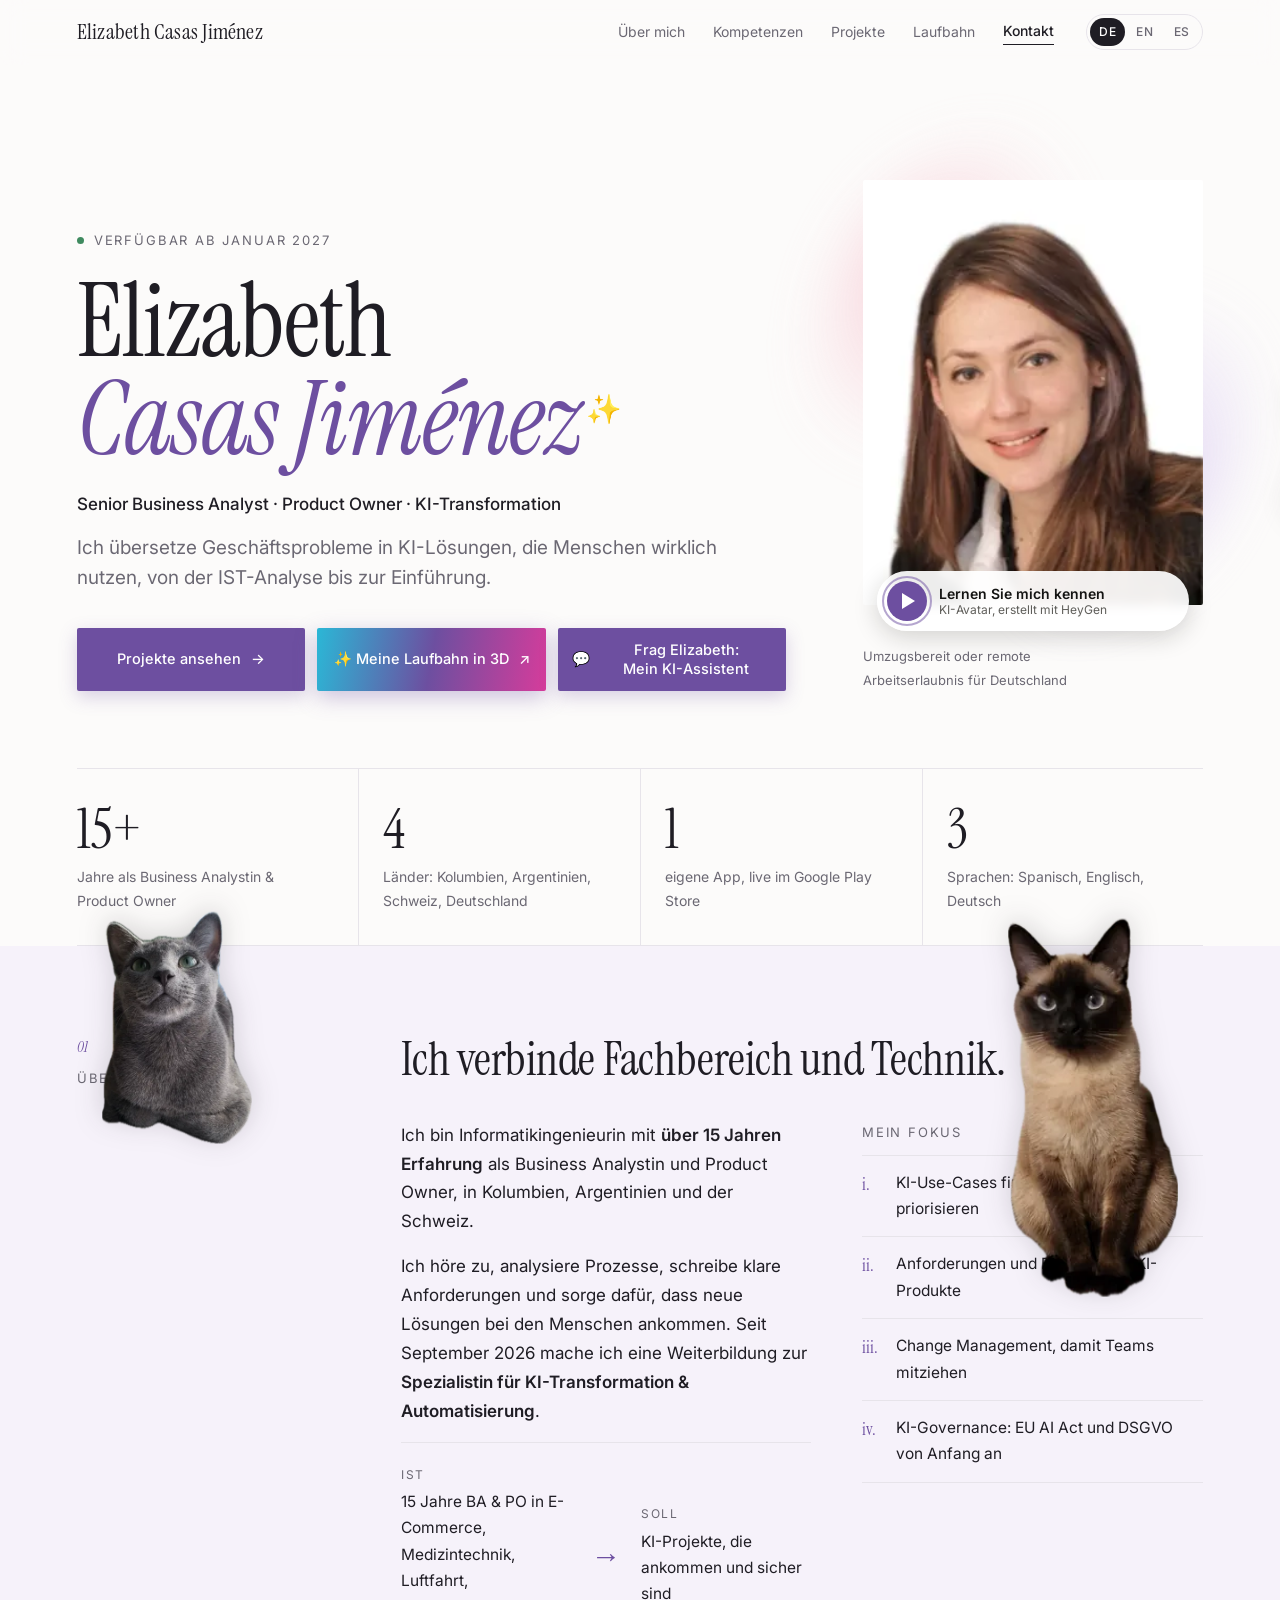
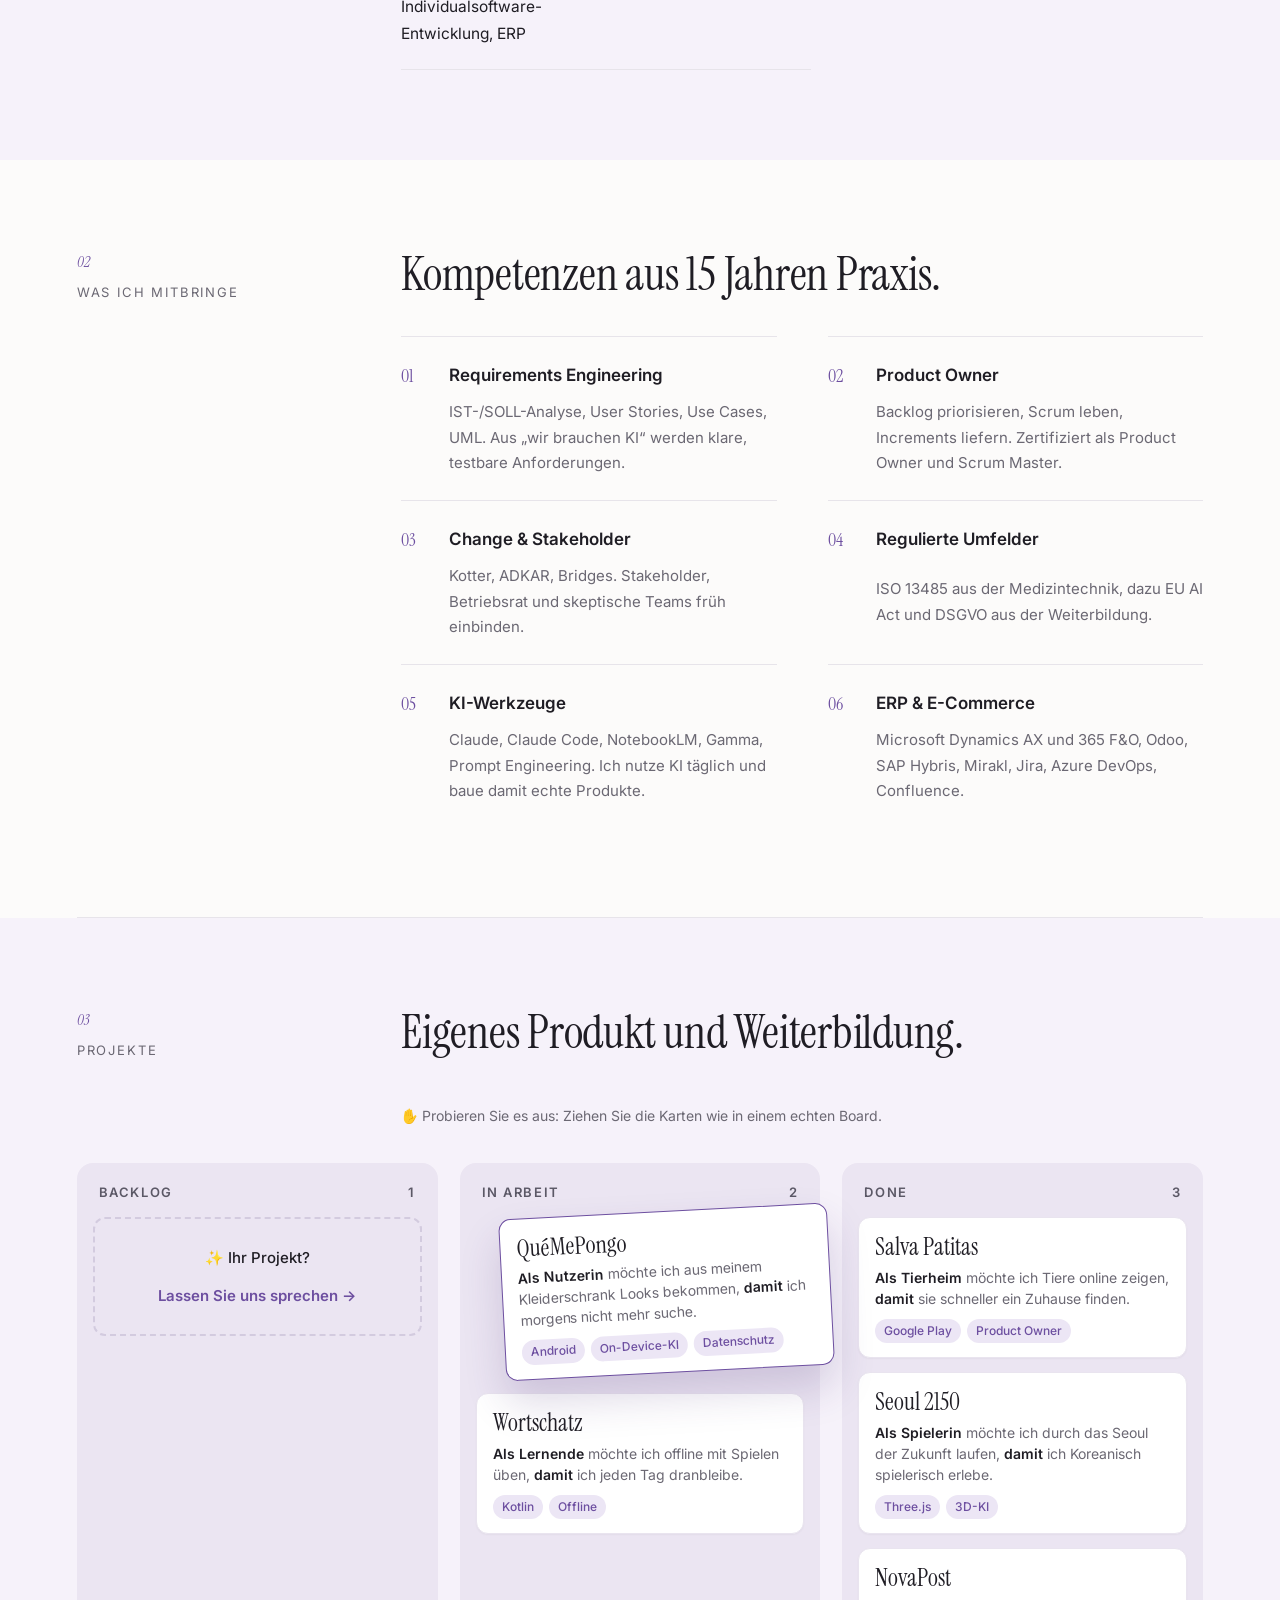
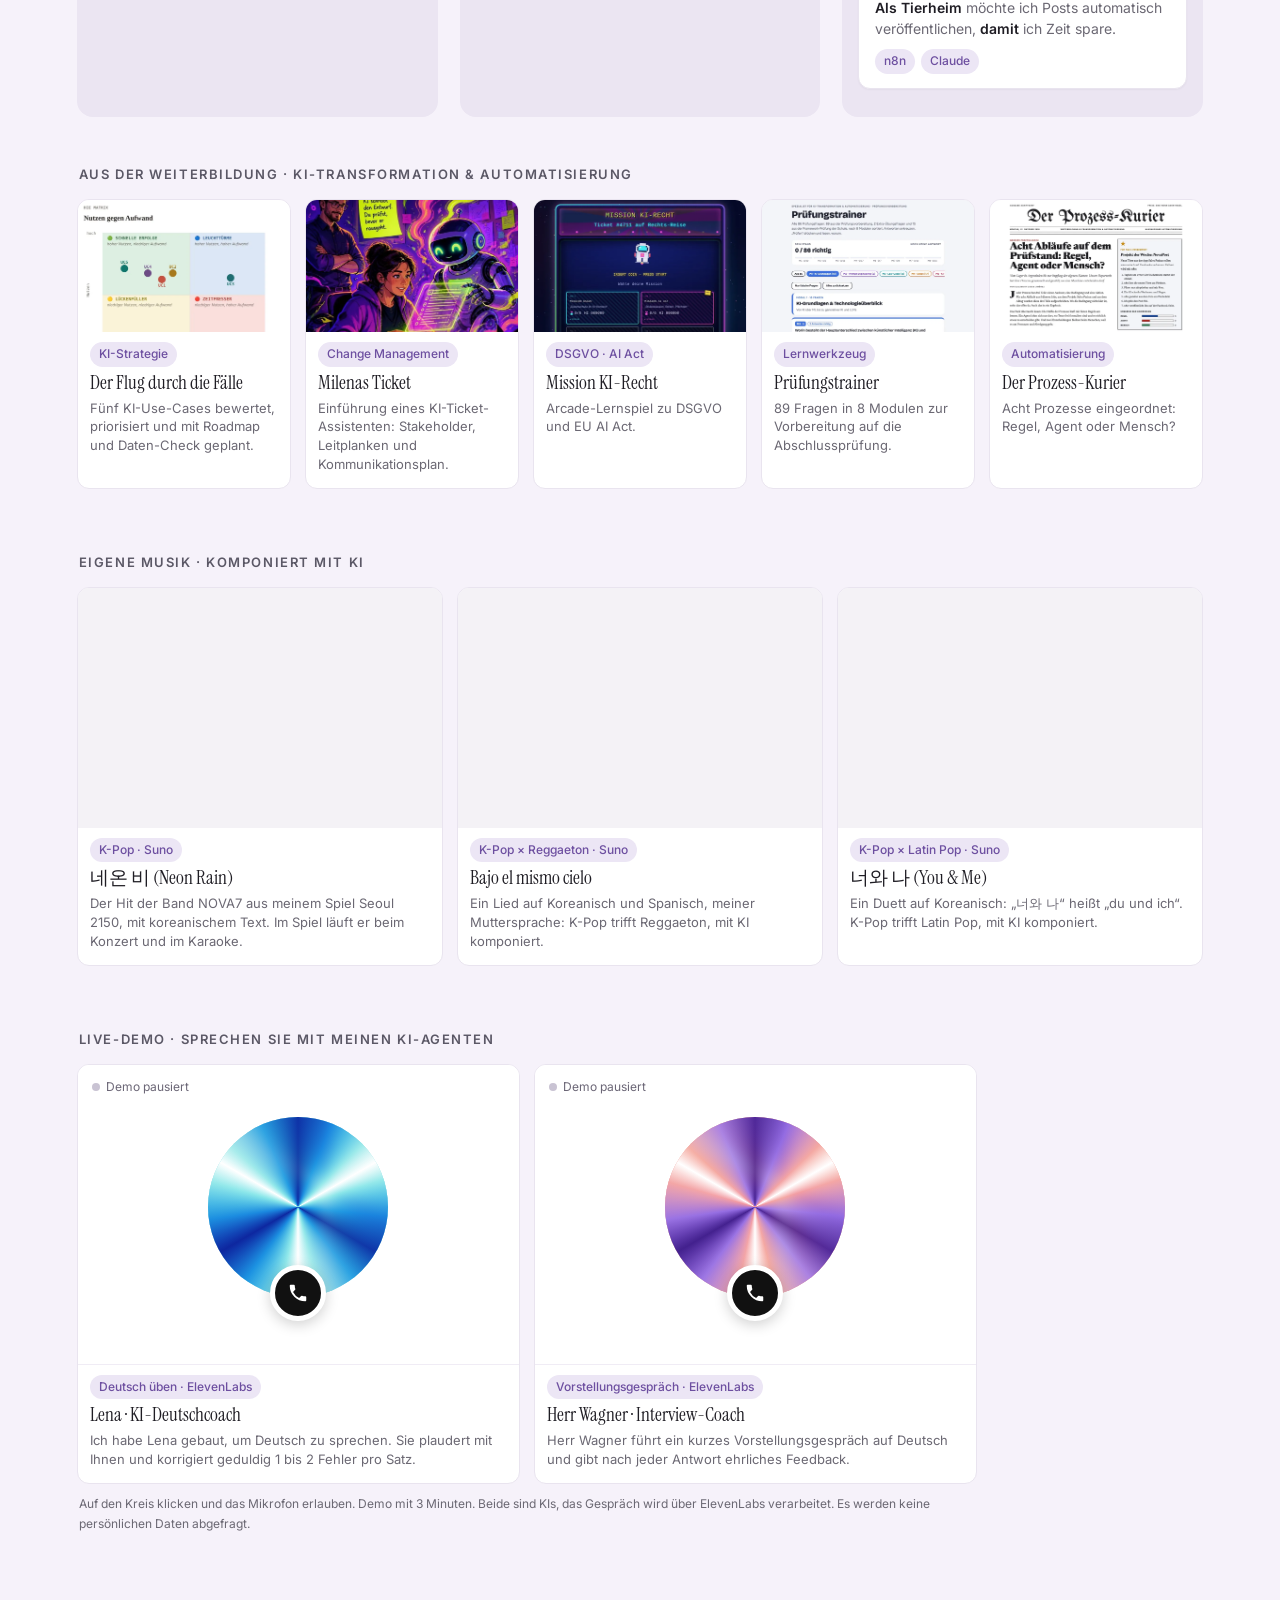
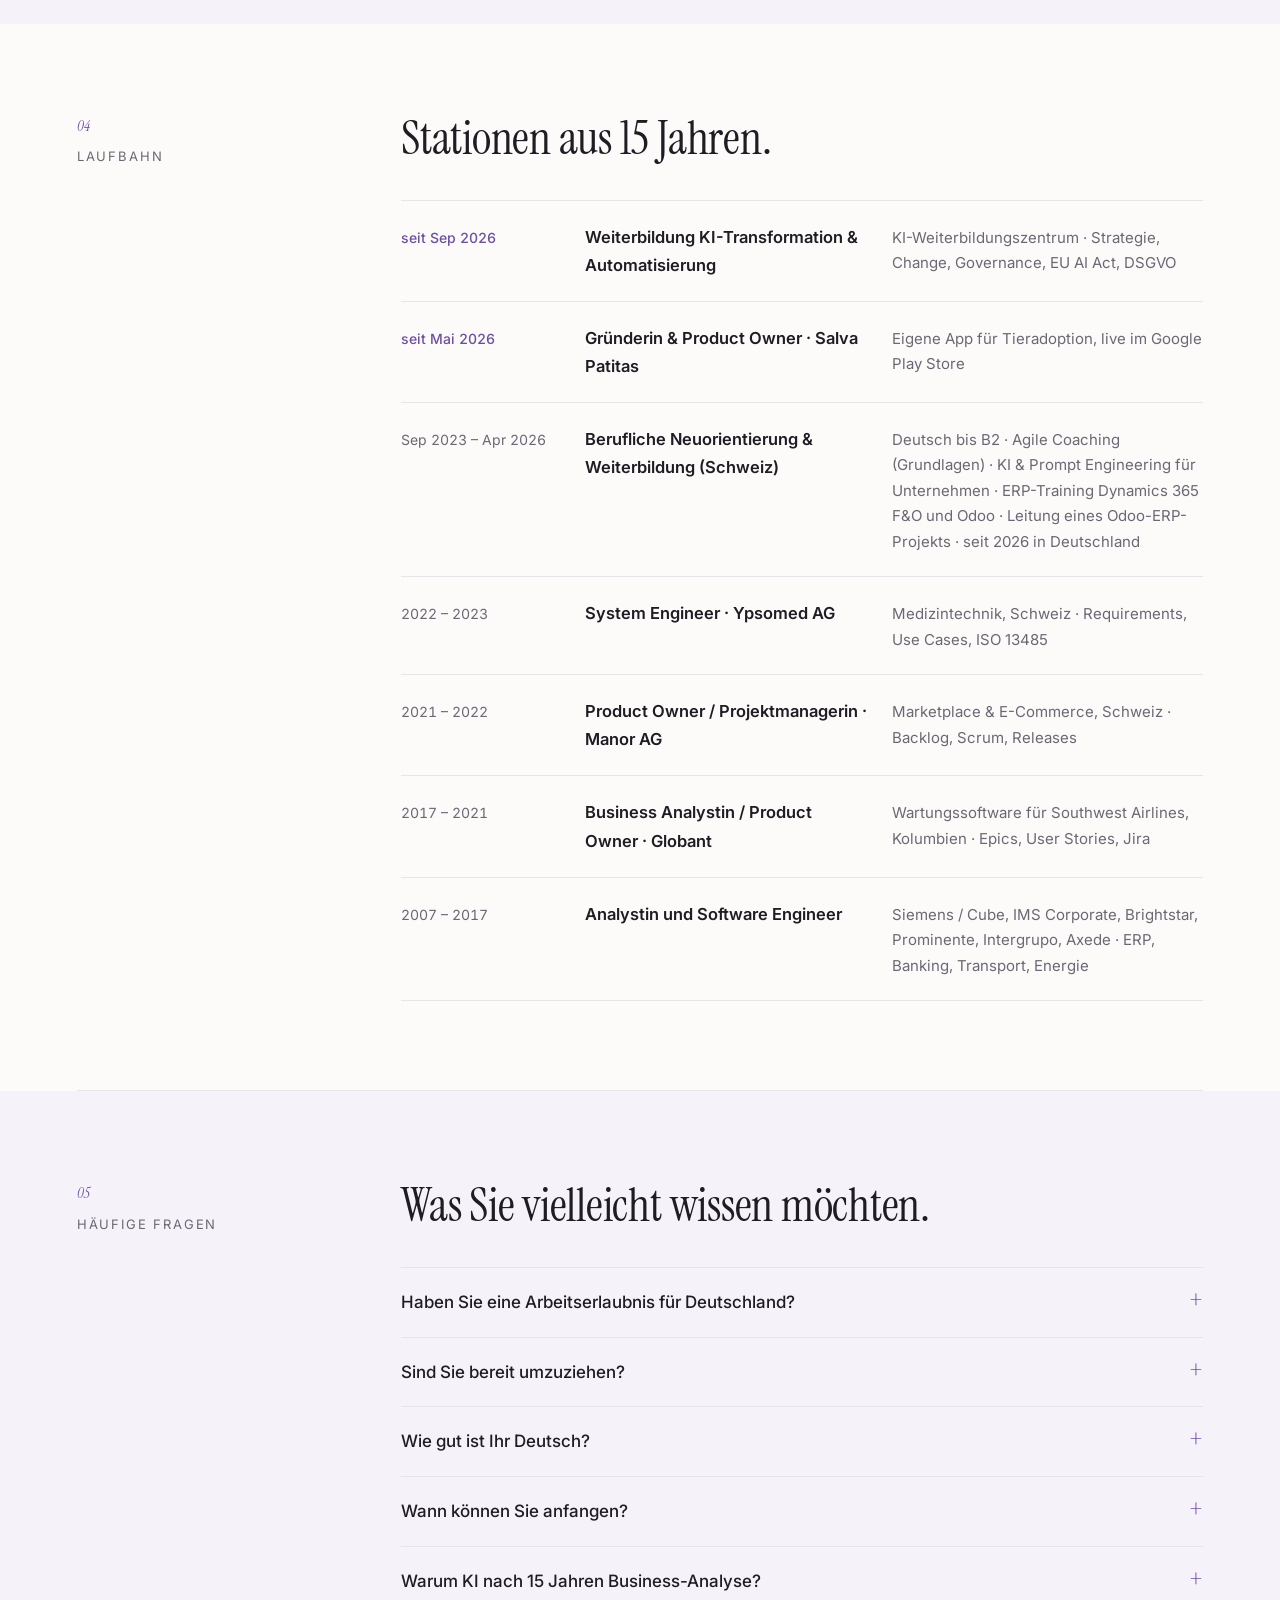
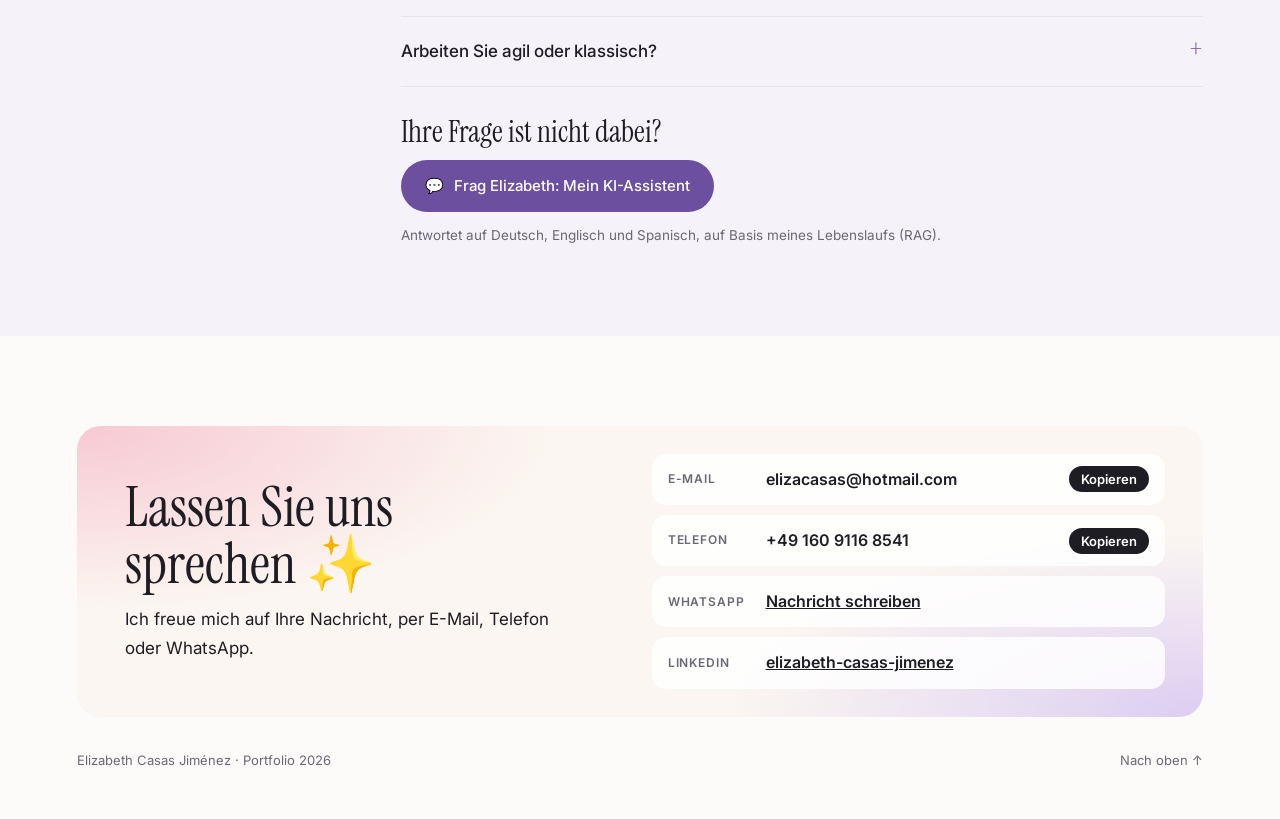
==== commit 64b481a8: "Música: tercera canción de Suno, 너와 나 (You & Me) Co-Authored-By: Claude Opus 5.5 <noreply@anthropic." ====
--- a/index.html
+++ b/index.html
@@ -194,12 +194,15 @@
 @media (max-width:1100px){.wb-row{grid-template-columns:repeat(3,minmax(0,1fr))}}
 @media (max-width:680px){.wb-row{grid-template-columns:repeat(2,minmax(0,1fr))}}
 @media (prefers-reduced-motion:reduce){.wb-card{transition:none}.wb-card:hover{transform:none}}
-/* Eigene Musik: zwei Suno-Songs zum Anhoeren, direkt im Portfolio */
+/* Eigene Musik: drei Suno-Songs zum Anhoeren, direkt im Portfolio */
 .mu{grid-column:1/-1;margin-top:26px}
 .mu-row{display:grid;grid-template-columns:repeat(2,minmax(0,1fr));gap:14px;max-width:900px}
 .mu-card{background:#fff;border:1px solid #e9e4ef;border-radius:12px;overflow:hidden;display:flex;flex-direction:column}
 .mu-card iframe{width:100%;height:240px;border:0;display:block;background:var(--soft)}
+.mu-row.mu-3{grid-template-columns:repeat(3,minmax(0,1fr));max-width:none}
+@media (max-width:900px){.mu-row.mu-3{grid-template-columns:repeat(2,minmax(0,1fr))}}
 @media (max-width:680px){.mu-row{grid-template-columns:minmax(0,1fr)}}
+@media (max-width:680px){.mu-row.mu-3{grid-template-columns:minmax(0,1fr)}}
 .ev-stage{height:300px;position:relative;display:flex;flex-direction:column;align-items:center;justify-content:center;background:#fff;border-bottom:1px solid #f0ecf5}
 .ev-stage{--o1:#14309a;--o2:#2792dc;--o3:#9ce6e6}
 .ev-stage[data-who="wagner"]{--o1:#4b2a8a;--o2:#9b7be0;--o3:#f2a49b}
@@ -467,7 +470,7 @@
       </div>
       <div class="mu">
         <div class="wb-head kb-t">Eigene Musik · komponiert mit KI</div>
-        <div class="mu-row">
+        <div class="mu-row mu-3">
           <div class="mu-card">
             <iframe src="https://suno.com/embed/5bab29cb-2d41-4554-82f3-33dd6d0c6139" title="네온 비 (Neon Rain) · Suno" loading="lazy" allow="autoplay; encrypted-media"></iframe>
             <div class="wb-body"><span class="kb-tag kb-t">K-Pop · Suno</span><h4>네온 비 (Neon Rain)</h4><p class="kb-t">Der Hit der Band NOVA7 aus meinem Spiel Seoul 2150, mit koreanischem Text. Im Spiel läuft er beim Konzert und im Karaoke.</p></div>
@@ -475,6 +478,10 @@
           <div class="mu-card">
             <iframe src="https://suno.com/embed/d14092fc-8de5-4f9a-adc2-836469dede4d" title="Bajo el mismo cielo · Suno" loading="lazy" allow="autoplay; encrypted-media"></iframe>
             <div class="wb-body"><span class="kb-tag kb-t">K-Pop × Reggaeton · Suno</span><h4>Bajo el mismo cielo</h4><p class="kb-t">Ein Lied auf Koreanisch und Spanisch, meiner Muttersprache: K-Pop trifft Reggaeton, mit KI komponiert.</p></div>
+          </div>
+          <div class="mu-card">
+            <iframe src="https://suno.com/embed/ef838d91-00c0-4669-bbae-7d41665ca031" title="너와 나 (You &amp; Me) · Suno" loading="lazy" allow="autoplay; encrypted-media"></iframe>
+            <div class="wb-body"><span class="kb-tag kb-t">K-Pop × Latin Pop · Suno</span><h4>너와 나 (You &amp; Me)</h4><p class="kb-t">Ein Duett auf Koreanisch: „너와 나“ heißt „du und ich“. K-Pop trifft Latin Pop, mit KI komponiert.</p></div>
           </div>
         </div>
       </div>
@@ -649,7 +656,7 @@
 
 /* Sprachen: Deutsch steht im HTML, Englisch und Spanisch kommen aus dieser Tabelle */
 (function(){
-  const T={"Live-Demo · Sprechen Sie mit meinen KI-Agenten": ["Live demo · Talk to my AI agents", "Demo en vivo · Hable con mis agentes de IA"], "Deutsch üben · ElevenLabs": ["German practice · ElevenLabs", "Practicar alemán · ElevenLabs"], "Vorstellungsgespräch · ElevenLabs": ["Job interview · ElevenLabs", "Entrevista de trabajo · ElevenLabs"], "Ich habe Lena gebaut, um Deutsch zu sprechen. Sie plaudert mit Ihnen und korrigiert geduldig 1 bis 2 Fehler pro Satz.": ["I built Lena to practice speaking German. She chats with you and patiently corrects 1 or 2 mistakes per sentence.", "Creé a Lena para practicar alemán hablado. Conversa con usted y corrige con paciencia 1 o 2 errores por frase."], "Herr Wagner führt ein kurzes Vorstellungsgespräch auf Deutsch und gibt nach jeder Antwort ehrliches Feedback.": ["Herr Wagner holds a short job interview in German and gives honest feedback after each answer.", "Herr Wagner hace una breve entrevista de trabajo en alemán y da una opinión honesta después de cada respuesta."], "Auf den Kreis klicken und das Mikrofon erlauben. Demo mit 3 Minuten. Beide sind KIs, das Gespräch wird über ElevenLabs verarbeitet. Es werden keine persönlichen Daten abgefragt.": ["Click the circle and allow the microphone. 3-minute demo. Both are AIs; the conversation is processed by ElevenLabs. No personal data is requested.", "Haga clic en el círculo y permita el micrófono. Demo de 3 minutos. Ambos son IA; la conversación se procesa con ElevenLabs. No se piden datos personales."], "Eigene Musik · komponiert mit KI": ["My own music · composed with AI", "Música propia · compuesta con IA"],"K-Pop · Suno": ["K-pop · Suno", "K-pop · Suno"],"K-Pop × Reggaeton · Suno": ["K-pop × reggaeton · Suno", "K-pop × reguetón · Suno"],"Der Hit der Band NOVA7 aus meinem Spiel Seoul 2150, mit koreanischem Text. Im Spiel läuft er beim Konzert und im Karaoke.": ["The hit of the band NOVA7 from my game Seoul 2150, with Korean lyrics. In the game it plays at the concert and in the karaoke.", "El éxito de la banda NOVA7 de mi juego Seoul 2150, con letra en coreano. En el juego suena en el concierto y en el karaoke."],"Ein Lied auf Koreanisch und Spanisch, meiner Muttersprache: K-Pop trifft Reggaeton, mit KI komponiert.": ["A song in Korean and Spanish, my mother tongue: K-pop meets reggaeton, composed with AI.", "Una canción en coreano y español, mi lengua materna: el K-pop se encuentra con el reguetón, compuesta con IA."],"<span aria-hidden=\"true\">💬</span><span>Frag Elizabeth: <span class=\"nw\">Mein KI-Assistent</span></span>": ["<span aria-hidden=\"true\">💬</span><span>Frag Elizabeth: <span class=\"nw\">my AI assistant</span></span>", "<span aria-hidden=\"true\">💬</span><span>Frag Elizabeth: <span class=\"nw\">mi asistente de IA</span></span>"], "✋ Probieren Sie es aus: Ziehen Sie die Karten wie in einem echten Board.": ["✋ Try it: drag the cards like on a real board.", "✋ Pruébelo: arrastre las tarjetas como en un tablero de verdad."], "Aus der Weiterbildung · KI-Transformation &amp; Automatisierung": ["From my training · AI transformation &amp; automation", "De mi formación · Transformación con IA y automatización"], "Fünf KI-Use-Cases bewertet, priorisiert und mit Roadmap und Daten-Check geplant.": ["Five AI use cases rated, prioritised and planned with a roadmap and data check.", "Cinco casos de uso de IA evaluados, priorizados y planificados con hoja de ruta y revisión de datos."], "Einführung eines KI-Ticket-Assistenten: Stakeholder, Leitplanken und Kommunikationsplan.": ["Rolling out an AI ticket assistant: stakeholders, guardrails and a communication plan.", "Implementación de un asistente de tickets con IA: stakeholders, reglas y plan de comunicación."], "Arcade-Lernspiel zu DSGVO und EU AI Act.": ["Arcade learning game on GDPR and the EU AI Act.", "Juego arcade para aprender RGPD y la Ley de IA de la UE."], "89 Fragen in 8 Modulen zur Vorbereitung auf die Abschlussprüfung.": ["89 questions in 8 modules to prepare for the final exam.", "89 preguntas en 8 módulos para preparar el examen final."], "Acht Prozesse eingeordnet: Regel, Agent oder Mensch?": ["Eight processes sorted: rule, agent or human?", "Ocho procesos clasificados: ¿regla, agente o persona?"], "Der Flug durch die Fälle": ["The flight through the cases", "El vuelo por los casos"], "Milenas Ticket": ["Milena's ticket", "El ticket de Milena"], "Mission KI-Recht": ["Mission AI law", "Misión Ley de IA"], "Prüfungstrainer": ["Exam trainer", "Entrenador de examen"], "Der Prozess-Kurier": ["The Process Courier", "El Correo de Procesos"], "KI-Strategie": ["AI strategy", "Estrategia de IA"], "Change Management": ["Change management", "Gestión del cambio"], "DSGVO · AI Act": ["GDPR · AI Act", "RGPD · Ley de IA"], "Lernwerkzeug": ["Learning tool", "Herramienta de estudio"], "Automatisierung": ["Automation", "Automatización"], "Lassen Sie uns sprechen →": ["Let’s talk →", "Hablemos →"], "Google Play": ["Google Play", "Google Play"], "Backlog": ["Backlog", "Backlog"], "In Arbeit": ["In progress", "En curso"], "Done": ["Done", "Hecho"], "Weiterbildung": ["Training", "Formación"], "✨ Ihr Projekt?": ["✨ Your project?", "✨ ¿Su proyecto?"], "Das nächste Ticket in meinem Backlog könnte Ihres sein.": ["The next ticket in my backlog could be yours.", "El próximo ticket de mi backlog podría ser el suyo."], "Salva Patitas 2.0 · Tierheim-Team": ["Salva Patitas 2.0 · Shelter team", "Salva Patitas 2.0 · Equipo del albergue"], "<b>Als Tierheimleiterin</b> möchte ich mein Team einladen, <b>damit</b> Helferinnen Tiere pflegen und Chats beantworten, ohne mein Passwort zu teilen.": ["<b>As a shelter manager</b> I want to invite my team, <b>so that</b> volunteers can care for animals and answer chats without sharing my password.", "<b>Como directora de un albergue</b> quiero invitar a mi equipo, <b>para que</b> las voluntarias cuiden a los animales y respondan chats sin compartir mi contraseña."], "<b>Als Nutzerin</b> möchte ich aus meinem Kleiderschrank Looks bekommen, <b>damit</b> ich morgens nicht mehr suche.": ["<b>As a user</b> I want outfits from my own wardrobe, <b>so that</b> I stop searching every morning.", "<b>Como usuaria</b> quiero recibir looks con mi propia ropa, <b>para</b> no buscar más cada mañana."], "<b>Als Lernende</b> möchte ich offline mit Spielen üben, <b>damit</b> ich jeden Tag dranbleibe.": ["<b>As a learner</b> I want to practise offline with games, <b>so that</b> I keep at it every day.", "<b>Como estudiante</b> quiero practicar sin internet con juegos, <b>para</b> no abandonar ningún día."], "<b>Als Tierheim</b> möchte ich Tiere online zeigen, <b>damit</b> sie schneller ein Zuhause finden.": ["<b>As a shelter</b> I want to show animals online, <b>so that</b> they find a home faster.", "<b>Como albergue</b> quiero mostrar a los animales en internet, <b>para que</b> encuentren un hogar más rápido."], "<b>Als Spielerin</b> möchte ich durch das Seoul der Zukunft laufen, <b>damit</b> ich Koreanisch spielerisch erlebe.": ["<b>As a player</b> I want to walk through the Seoul of the future, <b>so that</b> I experience Korean in a playful way.", "<b>Como jugadora</b> quiero recorrer la Seúl del futuro, <b>para</b> vivir el coreano jugando."], "<b>Als Deutschlernerin</b> möchte ich mit einer KI sprechen und Vorstellungsgespräche üben, <b>damit</b> ich sicherer Deutsch spreche.": ["<b>As a German learner</b> I want to talk with an AI and practice job interviews, <b>so that</b> I speak German with more confidence.", "<b>Como estudiante de alemán</b> quiero hablar con una IA y practicar entrevistas, <b>para</b> hablar alemán con más seguridad."], "Live testen 🎙️": ["Try it live 🎙️", "Probar en vivo 🎙️"], "<b>Als Tierheim</b> möchte ich Posts automatisch veröffentlichen, <b>damit</b> ich Zeit spare.": ["<b>As a shelter</b> I want posts to be published automatically, <b>so that</b> I save time.", "<b>Como albergue</b> quiero publicar posts automáticamente, <b>para</b> ahorrar tiempo."], "Fünf KI-Use-Cases bewertet, priorisiert und mit Roadmap und Daten-Check geplant.": ["Five AI use cases rated, prioritised and planned with a roadmap and data check.", "Cinco casos de uso de IA evaluados, priorizados y planificados con hoja de ruta y revisión de datos."], "Einführung eines KI-Ticket-Assistenten: Stakeholder, Leitplanken und Kommunikationsplan.": ["Rolling out an AI ticket assistant: stakeholders, guardrails and a communication plan.", "Implementación de un asistente de tickets con IA: stakeholders, reglas y plan de comunicación."], "Arcade-Lernspiel zu DSGVO und EU AI Act.": ["Arcade learning game on GDPR and the EU AI Act.", "Juego arcade para aprender RGPD y la Ley de IA de la UE."], "89 Fragen in 8 Modulen zur Vorbereitung auf die Abschlussprüfung.": ["89 questions in 8 modules to prepare for the final exam.", "89 preguntas en 8 módulos para preparar el examen final."], "Acht Prozesse eingeordnet: Regel, Agent oder Mensch?": ["Eight processes sorted: rule, agent or human?", "Ocho procesos clasificados: ¿regla, agente o persona?"], "Der Flug durch die Fälle": ["The flight through the cases", "El vuelo por los casos"], "Milenas Ticket": ["Milena's ticket", "El ticket de Milena"], "Mission KI-Recht": ["Mission AI law", "Misión Ley de IA"], "Prüfungstrainer": ["Exam trainer", "Entrenador de examen"], "Der Prozess-Kurier": ["The Process Courier", "El Correo de Procesos"], "Release 2.0": ["Release 2.0", "Release 2.0"], "Rollen &amp; Rechte": ["Roles &amp; permissions", "Roles y permisos"], "Firebase": ["Firebase", "Firebase"], "Android": ["Android", "Android"], "On-Device-KI": ["On-device AI", "IA en el teléfono"], "Datenschutz": ["Privacy", "Privacidad"], "Kotlin": ["Kotlin", "Kotlin"], "Offline": ["Offline", "Sin internet"], "KI-Tutor": ["AI tutor", "Tutor con IA"], "Live im Google Play": ["Live on Google Play", "En Google Play"], "Product Owner": ["Product Owner", "Product Owner"], "Three.js": ["Three.js", "Three.js"], "3D-KI": ["3D AI", "IA 3D"], "Spielbar im Browser": ["Playable in the browser", "Se juega en el navegador"], "n8n": ["n8n", "n8n"], "Claude": ["Claude", "Claude"], "Human in the Loop": ["Human in the loop", "Humano en el circuito"], "KI-Strategie": ["AI strategy", "Estrategia de IA"], "Change Management": ["Change management", "Gestión del cambio"], "DSGVO · AI Act": ["GDPR · AI Act", "RGPD · Ley de IA"], "Lernwerkzeug": ["Learning tool", "Herramienta de estudio"], "Automatisierung": ["Automation", "Automatización"], "Salva Patitas 1.0": ["Salva Patitas 1.0", "Salva Patitas 1.0"], "QuéMePongo": ["QuéMePongo", "QuéMePongo"], "Wortschatz": ["Wortschatz", "Wortschatz"], "Seoul 2150": ["Seoul 2150", "Seoul 2150"], "NovaPost": ["NovaPost", "NovaPost"], "Backlog · Nächstes Projekt": ["Backlog · Next project", "Backlog · Próximo proyecto"], "Ihr Projekt?": ["Your project?", "¿Su proyecto?"], "„Als Ihr Team möchten wir eine Product Owner, die Fachbereich und Technik verbindet, damit unser nächstes Produkt wirklich genutzt wird.“": ["“As your team, we want a Product Owner who connects business and technology, so that our next product is actually used.”", "«Como su equipo, queremos una Product Owner que conecte negocio y tecnología, para que nuestro próximo producto de verdad se use.»"], "Das nächste Ticket in meinem Backlog könnte Ihres sein. Ich freue mich auf Ihre Nachricht.": ["The next ticket in my backlog could be yours. I look forward to hearing from you.", "El próximo ticket de mi backlog podría ser el suyo. Me encantará recibir su mensaje."], "Lassen Sie uns sprechen <i aria-hidden=\"true\">→</i>": ["Let's talk <i aria-hidden=\"true\">→</i>", "Hablemos <i aria-hidden=\"true\">→</i>"], "Eigene App · Android": ["Own app · Android", "App propia · Android"], "„Dein Kleiderschrank hat die Antwort.“": ["“Your wardrobe has the answer.”", "«Tu armario tiene la respuesta.»"], "Android-App, die aus meiner eigenen Kleidung Outfits zusammenstellt: Kleidung fotografieren, Kombinationen je nach Anlass, Favoriten, ein Outfit-Tagebuch und eine Packliste für Reisen. Alles bleibt auf dem Handy, ohne Konto und ohne Kosten, auf Wunsch mit einer Sicherung in Google Drive. Auf Spanisch und Deutsch.": ["Android app that builds outfits from my own clothes: photograph your clothes, combinations for each occasion, favourites, an outfit diary and a packing list for trips. Everything stays on the phone, with no account and no cost, and an optional backup to Google Drive. In Spanish and German.", "App Android que arma looks con mi propia ropa: fotografiar las prendas, combinaciones según la ocasión, favoritos, un diario de looks y una lista para la maleta. Todo queda en el teléfono, sin cuenta y sin costo, con copia opcional en Google Drive. En español y alemán."], "Claude Code · Kotlin · Jetpack Compose · Room": ["Claude Code · Kotlin · Jetpack Compose · Room", "Claude Code · Kotlin · Jetpack Compose · Room"], "Im Aufbau": ["Under construction", "En construcción"], "✨ Meine Laufbahn in 3D <span aria-hidden=\"true\">↗</span>": ["✨ My career in 3D <span aria-hidden=\"true\">↗</span>", "✨ Mi trayectoria en 3D <span aria-hidden=\"true\">↗</span>"], "Reisen Sie mit mir durch meine Laufbahn": ["Travel through my career with me", "Viaje conmigo por mi trayectoria"], "Ein 3D-Globus mit 9 Stationen von Medellín bis Schiffdorf, mit Fotos, Musik und mir als Astronautin.": ["A 3D globe with 9 stops from Medellín to Schiffdorf, with photos, music and me as an astronaut.", "Un globo 3D con 9 paradas de Medellín a Schiffdorf, con fotos, música y yo como astronauta."], "Globus öffnen <i aria-hidden=\"true\">↗</i>": ["Open the globe <i aria-hidden=\"true\">↗</i>", "Abrir el globo <i aria-hidden=\"true\">↗</i>"], "Im täglichen Einsatz": ["In daily use", "Lo uso todos los días"], "Eigenes Lernwerkzeug · KI-Tutor": ["My own learning tool · AI tutor", "Herramienta propia de aprendizaje · tutor con IA"], "„Ich lerne die Wörter, die ich wirklich brauche, nicht die aus dem Lehrbuch.“": ["“I learn the words I really need, not the ones from the textbook.”", "“Aprendo las palabras que de verdad necesito, no las del libro.”"], "Vokabeltrainer für Deutsch und Englisch, den ich jeden Tag nutze: Ich gebe ein Wort ein, die KI liefert die Bedeutungen und fünf Sätze zum Übersetzen und korrigiert meine Antworten. Dazu ein Quiz mit KI-Fragen zu jedem Wort, Memory, Tagesziel und gemeinsames Lernen.": ["Vocabulary trainer for German and English that I use every day: I type a word, the AI gives me its meanings and five sentences to translate, and corrects my answers. Plus a quiz with AI questions for each word, a memory game, a daily goal and studying together.", "Entrenador de vocabulario de alemán e inglés que uso todos los días: escribo una palabra, la IA me da sus significados y cinco frases para traducir, y corrige mis respuestas. Además, un quiz con preguntas de la IA sobre cada palabra, memoria, meta diaria y estudio en compañía."], "App öffnen <i aria-hidden=\"true\">→</i>": ["Open the app <i aria-hidden=\"true\">→</i>", "Abrir la app <i aria-hidden=\"true\">→</i>"], "Über mich": ["About me", "Sobre mí"], "Kompetenzen": ["Skills", "Competencias"], "Projekte": ["Projects", "Proyectos"], "Laufbahn": ["Career", "Trayectoria"], "Kontakt": ["Contact", "Contacto"], "<i aria-hidden=\"true\"></i>Verfügbar ab Januar 2027": ["<i aria-hidden=\"true\"></i>Available from January 2027", "<i aria-hidden=\"true\"></i>Disponible desde enero de 2027"], "Senior Business Analyst · Product Owner · KI-Transformation": ["Senior Business Analyst · Product Owner · AI Transformation", "Senior Business Analyst · Product Owner · Transformación con IA"], "Ich übersetze Geschäftsprobleme in KI-Lösungen, die Menschen wirklich nutzen, von der IST-Analyse bis zur Einführung.": ["I turn business problems into AI solutions that people actually use, from as-is analysis to rollout.", "Convierto problemas de negocio en soluciones de IA que la gente realmente usa, desde el análisis inicial hasta la implementación."], "Projekte ansehen <span aria-hidden=\"true\">→</span>": ["View projects <span aria-hidden=\"true\">→</span>", "Ver proyectos <span aria-hidden=\"true\">→</span>"], "Lernen Sie mich kennen": ["Get to know me", "Conóceme"], "KI-Avatar, erstellt mit HeyGen": ["AI avatar made with HeyGen (in German)", "Avatar de IA creado con HeyGen (en alemán)"], "Umzugsbereit oder remote": ["Open to relocation or remote", "Dispuesta a mudarme o en remoto"], "Arbeitserlaubnis für Deutschland": ["Work permit for Germany", "Permiso de trabajo para Alemania"], "Jahre als Business Analystin &amp; Product Owner": ["years as Business Analyst &amp; Product Owner", "años como Business Analyst y Product Owner"], "Länder: Kolumbien, Argentinien, Schweiz, Deutschland": ["countries: Colombia, Argentina, Switzerland, Germany", "países: Colombia, Argentina, Suiza, Alemania"], "eigene App, live im Google Play Store": ["own app, live on Google Play", "app propia, publicada en Google Play"], "Sprachen: Spanisch, Englisch, Deutsch": ["languages: Spanish, English, German", "idiomas: español, inglés, alemán"], "Was ich mitbringe": ["What I bring", "Lo que aporto"], "Häufige Fragen": ["FAQ", "Preguntas frecuentes"], "Ich verbinde Fachbereich und Technik.": ["I connect business and technology.", "Conecto negocio y tecnología."], "Kompetenzen aus 15 Jahren Praxis.": ["Skills from 15 years of practice.", "Competencias de 15 años de práctica."], "Eigenes Produkt und Weiterbildung.": ["My own product and training.", "Producto propio y formación."], "Stationen aus 15 Jahren.": ["15 years of experience.", "15 años de trayectoria."], "Was Sie vielleicht wissen möchten.": ["What you might want to know.", "Lo que quizás quiera saber."], "Lassen Sie uns sprechen ✨": ["Let's talk ✨", "Hablemos ✨"], "Ich bin Informatikingenieurin mit <strong>über 15 Jahren Erfahrung</strong> als Business Analystin und Product Owner, in Kolumbien, Argentinien und der Schweiz.": ["I am a computer engineer with <strong>over 15 years of experience</strong> as a Business Analyst and Product Owner in Colombia, Argentina and Switzerland.", "Soy ingeniera informática con <strong>más de 15 años de experiencia</strong> como Business Analyst y Product Owner en Colombia, Argentina y Suiza."], "Ich höre zu, analysiere Prozesse, schreibe klare Anforderungen und sorge dafür, dass neue Lösungen bei den Menschen ankommen. Seit September 2026 mache ich eine Weiterbildung zur <strong>Spezialistin für KI-Transformation &amp; Automatisierung</strong>.": ["I listen, analyse processes, write clear requirements and make sure new solutions are embraced by the people who use them. Since September 2026 I have been training as a <strong>Specialist in AI Transformation &amp; Automation</strong>.", "Escucho, analizo procesos, escribo requisitos claros y me aseguro de que las nuevas soluciones lleguen a las personas. Desde septiembre de 2026 me formo como <strong>especialista en transformación con IA y automatización</strong>."], "IST": ["AS-IS", "HOY"], "SOLL": ["TO-BE", "OBJETIVO"], "15 Jahre BA &amp; PO in E-Commerce, Medizintechnik, Luftfahrt, Individualsoftware-Entwicklung, ERP": ["15 years as BA &amp; PO in e-commerce, medical technology, aviation, custom software development, ERP", "15 años como BA y PO en e-commerce, tecnología médica, aviación, desarrollo de software a medida y ERP"], "KI-Projekte, die ankommen und sicher sind": ["AI projects that people adopt and that are safe", "Proyectos de IA que la gente adopta y que son seguros"], "Mein Fokus": ["My focus", "Mi enfoque"], "<span>i.</span>KI-Use-Cases finden, bewerten und priorisieren": ["<span>i.</span>Finding, assessing and prioritising AI use cases", "<span>i.</span>Encontrar, evaluar y priorizar casos de uso de IA"], "<span>ii.</span>Anforderungen und Backlogs für KI-Produkte": ["<span>ii.</span>Requirements and backlogs for AI products", "<span>ii.</span>Requisitos y backlogs para productos de IA"], "<span>iii.</span>Change Management, damit Teams mitziehen": ["<span>iii.</span>Change management that brings teams along", "<span>iii.</span>Gestión del cambio para que los equipos se sumen"], "<span>iv.</span>KI-Governance: EU AI Act und DSGVO von Anfang an": ["<span>iv.</span>AI governance: EU AI Act and GDPR from day one", "<span>iv.</span>Gobernanza de IA: EU AI Act y RGPD desde el inicio"], "Change &amp; Stakeholder": ["Change &amp; stakeholders", "Cambio y stakeholders"], "Regulierte Umfelder": ["Regulated environments", "Entornos regulados"], "KI-Werkzeuge": ["AI tools", "Herramientas de IA"], "IST-/SOLL-Analyse, User Stories, Use Cases, UML. Aus „wir brauchen KI“ werden klare, testbare Anforderungen.": ["As-is/to-be analysis, user stories, use cases, UML. I turn “we need AI” into clear, testable requirements.", "Análisis de situación actual y objetivo, user stories, casos de uso, UML. Convierto “necesitamos IA” en requisitos claros y comprobables."], "Backlog priorisieren, Scrum leben, Increments liefern. Zertifiziert als Product Owner und Scrum Master.": ["Prioritising the backlog, living Scrum, delivering increments. Certified Product Owner and Scrum Master.", "Priorizar el backlog, vivir Scrum, entregar incrementos. Certificada como Product Owner y Scrum Master."], "Kotter, ADKAR, Bridges. Stakeholder, Betriebsrat und skeptische Teams früh einbinden.": ["Kotter, ADKAR, Bridges. Involving stakeholders, works councils and sceptical teams early.", "Kotter, ADKAR, Bridges. Involucrar desde el inicio a stakeholders, comité de empresa y equipos escépticos."], "ISO 13485 aus der Medizintechnik, dazu EU AI Act und DSGVO aus der Weiterbildung.": ["ISO 13485 from medical technology, plus the EU AI Act and GDPR from my training.", "ISO 13485 de la tecnología médica, más EU AI Act y RGPD de mi formación."], "Claude, Claude Code, NotebookLM, Gamma, Prompt Engineering. Ich nutze KI täglich und baue damit echte Produkte.": ["Claude, Claude Code, NotebookLM, Gamma, prompt engineering. I use AI every day and build real products with it.", "Claude, Claude Code, NotebookLM, Gamma, prompt engineering. Uso IA a diario y con ella construyo productos reales."], "Microsoft Dynamics AX und 365 F&amp;O, Odoo, SAP Hybris, Mirakl, Jira, Azure DevOps, Confluence.": ["Microsoft Dynamics AX and 365 F&amp;O, Odoo, SAP Hybris, Mirakl, Jira, Azure DevOps, Confluence.", "Microsoft Dynamics AX y 365 F&amp;O, Odoo, SAP Hybris, Mirakl, Jira, Azure DevOps, Confluence."], "Live im Google Play Store": ["Live on Google Play", "Publicada en Google Play"], "Eigenes Produkt · seit Mai 2026": ["Own product · since May 2026", "Producto propio · desde mayo de 2026"], "KI-Strategie · Use-Case-Analyse": ["AI strategy · use case analysis", "Estrategia de IA · análisis de casos de uso"], "Change Management": ["Change management", "Gestión del cambio"], "DSGVO · AI Act · Lernspiel": ["GDPR · AI Act · learning game", "RGPD · AI Act · juego educativo"], "Lernwerkzeug · Abschlussprüfung": ["Learning tool · final exam", "Herramienta de estudio · examen final"], "Milenas Ticket": ["Milena's Ticket", "El ticket de Milena"], "Prüfungstrainer": ["Exam Trainer", "Entrenador de examen"], "„Als Tierheim möchte ich gerettete Tiere in wenigen Minuten veröffentlichen, damit sie schneller eine Familie finden.“": ["“As an animal shelter, I want to publish rescued animals in a few minutes so they find a family faster.”", "“Como refugio, quiero publicar animales rescatados en pocos minutos para que encuentren una familia más rápido.”"], "Android-App, die Tierheime und Tierretter in Kolumbien mit Adoptionsfamilien verbindet: Tiere veröffentlichen, In-App-Chat, Anfragen prüfen. Ich als Product Owner von der Idee bis zum Release, Claude Code als Entwicklungspartner.": ["Android app that connects animal shelters and rescuers in Colombia with adoptive families: publish animals, in-app chat, review requests. Me as Product Owner from idea to release, Claude Code as development partner.", "App Android que conecta refugios y rescatistas en Colombia con familias adoptantes: publicar animales, chat en la app, revisar solicitudes. Yo como Product Owner de la idea al lanzamiento, Claude Code como compañero de desarrollo."], "Von fünf Use Cases zum richtigen KI-Projekt: Bewertung in 8 Dimensionen, Nutzen-Aufwand-Matrix, Portfolio in 4 Paketen, Roadmap und Daten-Check mit Lückenliste, Data Owner und Data Steward.": ["From five use cases to the right AI project: scoring across 8 dimensions, value-effort matrix, portfolio in 4 packages, roadmap and data check with gap list, data owner and data steward.", "De cinco casos de uso al proyecto de IA correcto: evaluación en 8 dimensiones, matriz beneficio-esfuerzo, portafolio en 4 paquetes, roadmap y revisión de datos con lista de brechas, data owner y data steward."], "Einführung eines KI-Ticket-Assistenten: Stakeholder-Matrix, Leitplanken, Lernpfad, 12-Wochen-Kommunikationsplan.": ["Rolling out an AI ticket assistant: stakeholder matrix, guardrails, learning path, 12-week communication plan.", "Implementación de un asistente de IA para tickets: matriz de stakeholders, reglas, ruta de aprendizaje, plan de comunicación de 12 semanas."], "Arcade-Lernspiel mit zwei Missionen: Datenschutz im KI-Kontext nach DSGVO und der EU AI Act mit Risikoklassen, Rollen und Pflichten.": ["Arcade learning game with two missions: data protection in AI under the GDPR, and the EU AI Act with risk classes, roles and obligations.", "Juego arcade educativo con dos misiones: protección de datos en IA según el RGPD y el EU AI Act con clases de riesgo, roles y obligaciones."], "Quiz zur Vorbereitung auf die Abschlussprüfung: 89 Fragen in 8 Modulen, Auswertung pro Modul, Erklärungen und Wiederholung falscher Antworten.": ["Quiz to prepare for the final exam: 89 questions in 8 modules, score per module, explanations and review of wrong answers.", "Quiz para preparar el examen final: 89 preguntas en 8 módulos, resultado por módulo, explicaciones y repaso de respuestas incorrectas."], "Landingpage öffnen <i aria-hidden=\"true\">→</i>": ["Open landing page <i aria-hidden=\"true\">→</i>", "Abrir la página <i aria-hidden=\"true\">→</i>"], "Analyse öffnen <i aria-hidden=\"true\">→</i>": ["Open analysis <i aria-hidden=\"true\">→</i>", "Abrir el análisis <i aria-hidden=\"true\">→</i>"], "Portfolio öffnen <i aria-hidden=\"true\">→</i>": ["Open portfolio <i aria-hidden=\"true\">→</i>", "Abrir el portafolio <i aria-hidden=\"true\">→</i>"], "Spiel öffnen <i aria-hidden=\"true\">→</i>": ["Open game <i aria-hidden=\"true\">→</i>", "Abrir el juego <i aria-hidden=\"true\">→</i>"], "Quiz öffnen <i aria-hidden=\"true\">→</i>": ["Open quiz <i aria-hidden=\"true\">→</i>", "Abrir el quiz <i aria-hidden=\"true\">→</i>"], "Zeitung öffnen <i aria-hidden=\"true\">→</i>": ["Open newspaper <i aria-hidden=\"true\">→</i>", "Abrir el periódico <i aria-hidden=\"true\">→</i>"], "Automatisierung · n8n · KI-Workflow": ["Automation · n8n · AI workflow", "Automatización · n8n · flujo con IA"], "Spielbar im Browser": ["Playable in the browser", "Se juega en el navegador"], "Eigenes Spiel · 3D im Browser": ["My own game · 3D in the browser", "Juego propio · 3D en el navegador"], "„Ein regnerischer Abend in Gangnam, im Jahr 2150.“": ["“A rainy night in Gangnam, in the year 2150.”", "«Una noche de lluvia en Gangnam, en el año 2150.»"], "3D-Spiel, das direkt im Browser läuft: Mit Yoon durch ein neonbeleuchtetes Gangnam laufen, Minispiele, Nebenquests, ein K-Pop-Konzert und nebenbei Koreanisch lernen. Story, Figuren und Design sind von mir; Figuren, Musik und Poster habe ich mit KI-Werkzeugen erstellt, den Code mit Claude Code. Der Trailer ist im echten Spiel aufgenommen.": ["3D game that runs right in the browser: walk with Yoon through a neon-lit Gangnam, play mini-games and side quests, watch a K-pop concert and pick up some Korean along the way. The story, characters and design are mine; I made the characters, music and poster with AI tools and the code with Claude Code. The trailer was recorded in the real game.", "Juego 3D que corre directo en el navegador: caminar con Yoon por un Gangnam lleno de neón, minijuegos, misiones secundarias, un concierto de K-pop y aprender coreano de paso. La historia, los personajes y el diseño son míos; los personajes, la música y el póster los hice con herramientas de IA, y el código con Claude Code. El tráiler está grabado en el juego real."], "Läuft live": ["Running live", "Funcionando"], "„Die KI schreibt den Post. Ein Mensch gibt ihn frei, bevor er öffentlich wird.“": ["“The AI writes the post. A human approves it before it goes public.”", "“La IA escribe el post. Una persona lo aprueba antes de publicarlo.”"], "n8n-Workflow für Salva Patitas: Er wählt jeden Tag ein Tier aus der Datenbank, Claude schreibt einen Post, ich gebe ihn per Telegram frei (Human in the Loop), dann erscheint er automatisch auf Facebook und Instagram.": ["n8n workflow for Salva Patitas: every day it picks an animal from the database, Claude writes a post, I approve it via Telegram (human in the loop), and it is published automatically on Facebook and Instagram.", "Flujo de n8n para Salva Patitas: cada día elige un animalito de la base de datos, Claude escribe el post, yo lo apruebo por Telegram (humano en el ciclo) y se publica solo en Facebook e Instagram."], "Ergebnis auf Instagram ansehen <i aria-hidden=\"true\">→</i>": ["See the result on Instagram <i aria-hidden=\"true\">→</i>", "Ver el resultado en Instagram <i aria-hidden=\"true\">→</i>"], "Automatisierung · Prozessanalyse": ["Automation · process analysis", "Automatización · análisis de procesos"], "Der Prozess-Kurier": ["The Process Courier", "El Correo de Procesos"], "Acht Prozesse aus Beruf, Ehrenamt und Alltag mit Auslöser, Bedingung und Aktion, eingeordnet als Regel, Agent oder Mensch. Begründet mit deterministisch und probabilistisch.": ["Eight processes from work, volunteering and everyday life with trigger, condition and action, classified as rule, agent or human. Justified with deterministic vs. probabilistic.", "Ocho procesos del trabajo, el voluntariado y la vida diaria con disparador, condición y acción, clasificados como regla, agente o persona. Justificados con determinista y probabilístico."], "seit Sep 2026": ["since Sep 2026", "desde sep. 2026"], "seit Mai 2026": ["since May 2026", "desde mayo 2026"], "Sep 2023 – Apr 2026": ["Sep 2023 – Apr 2026", "sep. 2023 – abr. 2026"], "Weiterbildung KI-Transformation &amp; Automatisierung": ["Training: AI Transformation &amp; Automation", "Formación en transformación con IA y automatización"], "KI-Weiterbildungszentrum · Strategie, Change, Governance, EU AI Act, DSGVO": ["KI-Weiterbildungszentrum · strategy, change, governance, EU AI Act, GDPR", "KI-Weiterbildungszentrum · estrategia, cambio, gobernanza, EU AI Act, RGPD"], "Gründerin &amp; Product Owner · Salva Patitas": ["Founder &amp; Product Owner · Salva Patitas", "Fundadora y Product Owner · Salva Patitas"], "Eigene App für Tieradoption, live im Google Play Store": ["Own pet adoption app, live on Google Play", "App propia de adopción de mascotas, publicada en Google Play"], "Berufliche Neuorientierung &amp; Weiterbildung (Schweiz)": ["Career transition &amp; further training (Switzerland)", "Reorientación profesional y formación (Suiza)"], "Deutsch bis B2 · Agile Coaching (Grundlagen) · KI &amp; Prompt Engineering für Unternehmen · ERP-Training Dynamics 365 F&amp;O und Odoo · Leitung eines Odoo-ERP-Projekts · seit 2026 in Deutschland": ["German up to B2 · Agile Coaching (fundamentals) · AI &amp; prompt engineering for business · ERP training in Dynamics 365 F&amp;O and Odoo · led an Odoo ERP project · in Germany since 2026", "Alemán hasta B2 · Agile Coaching (fundamentos) · IA y prompt engineering para empresas · formación ERP en Dynamics 365 F&amp;O y Odoo · dirección de un proyecto ERP con Odoo · en Alemania desde 2026"], "Medizintechnik, Schweiz · Requirements, Use Cases, ISO 13485": ["Medical technology, Switzerland · requirements, use cases, ISO 13485", "Tecnología médica, Suiza · requisitos, casos de uso, ISO 13485"], "Product Owner / Projektmanagerin · Manor AG": ["Product Owner / Project Manager · Manor AG", "Product Owner / Gerente de proyectos · Manor AG"], "Marketplace &amp; E-Commerce, Schweiz · Backlog, Scrum, Releases": ["Marketplace &amp; e-commerce, Switzerland · backlog, Scrum, releases", "Marketplace y e-commerce, Suiza · backlog, Scrum, lanzamientos"], "Business Analystin / Product Owner · Globant": ["Business Analyst / Product Owner · Globant", "Business Analyst / Product Owner · Globant"], "Wartungssoftware für Southwest Airlines, Kolumbien · Epics, User Stories, Jira": ["Maintenance software for Southwest Airlines, Colombia · epics, user stories, Jira", "Software de mantenimiento para Southwest Airlines, Colombia · epics, user stories, Jira"], "Analystin und Software Engineer": ["Analyst and Software Engineer", "Analista e ingeniera de software"], "Siemens / Cube, IMS Corporate, Brightstar, Prominente, Intergrupo, Axede · ERP, Banking, Transport, Energie": ["Siemens / Cube, IMS Corporate, Brightstar, Prominente, Intergrupo, Axede · ERP, banking, transport, energy", "Siemens / Cube, IMS Corporate, Brightstar, Prominente, Intergrupo, Axede · ERP, banca, transporte, energía"], "Haben Sie eine Arbeitserlaubnis für Deutschland?": ["Do you have a work permit for Germany?", "¿Tiene permiso de trabajo para Alemania?"], "Ja, eine Arbeitserlaubnis ist vorhanden.": ["Yes, I have a work permit.", "Sí, tengo permiso de trabajo."], "Sind Sie bereit umzuziehen?": ["Are you willing to relocate?", "¿Está dispuesta a mudarse?"], "Ja. Ich ziehe gerne um, zum Beispiel nach München. Remote oder hybrid passt ebenfalls.": ["Yes. I am happy to relocate, for example to Munich. Remote or hybrid work also suits me.", "Sí. Me mudo con gusto, por ejemplo a Múnich. También me sirve trabajar en remoto o en modo híbrido."], "Wie gut ist Ihr Deutsch?": ["How good is your German?", "¿Qué nivel de alemán tiene?"], "Gute Mittelstufe (B2). Meine aktuelle Weiterbildung läuft komplett auf Deutsch, inklusive Präsentationen. Englisch spreche ich fließend (C1), Spanisch ist meine Muttersprache.": ["Upper intermediate (B2). My current training is entirely in German, including presentations. I speak English fluently (C1), and Spanish is my native language.", "Intermedio alto (B2). Mi formación actual es completamente en alemán, incluidas las presentaciones. Hablo inglés con fluidez (C1) y el español es mi lengua materna."], "Wann können Sie anfangen?": ["When can you start?", "¿Cuándo puede empezar?"], "Ab Januar 2027, nach dem Abschluss meiner Weiterbildung im Dezember 2026.": ["From January 2027, after finishing my training in December 2026.", "Desde enero de 2027, al terminar mi formación en diciembre de 2026."], "Warum KI nach 15 Jahren Business-Analyse?": ["Why AI after 15 years of business analysis?", "¿Por qué IA después de 15 años de análisis de negocio?"], "Weil KI-Projekte genau das brauchen, was ich seit Jahren mache: das richtige Problem verstehen, klare Anforderungen schreiben und die Menschen mitnehmen. Mit Salva Patitas habe ich selbst erlebt, was KI in einem echten Produkt kann und wo ein Mensch prüfen muss.": ["Because AI projects need exactly what I have been doing for years: understanding the right problem, writing clear requirements and bringing people along. With Salva Patitas I experienced first-hand what AI can do in a real product, and where a human has to check.", "Porque los proyectos de IA necesitan justo lo que hago desde hace años: entender el problema correcto, escribir requisitos claros y sumar a las personas. Con Salva Patitas viví en primera persona lo que la IA puede hacer en un producto real y dónde tiene que revisar una persona."], "Arbeiten Sie agil oder klassisch?": ["Do you work agile or traditional?", "¿Trabaja de forma ágil o clásica?"], "Beides. Scrum ist mein Alltag. In regulierten Projekten wie in der Medizintechnik habe ich auch klassisch und dokumentationsstark gearbeitet.": ["Both. Scrum is my everyday work. In regulated projects such as medical technology I have also worked in a traditional, documentation-heavy way.", "Ambas. Scrum es mi día a día. En proyectos regulados, como en tecnología médica, también trabajé de forma clásica y con mucha documentación."], "Ich freue mich auf Ihre Nachricht, per E-Mail, Telefon oder WhatsApp.": ["I look forward to hearing from you by email, phone or WhatsApp.", "Me encantará recibir su mensaje por correo, teléfono o WhatsApp."], "E-MAIL": ["EMAIL", "CORREO"], "TELEFON": ["PHONE", "TELÉFONO"], "Nachricht schreiben": ["Send a message", "Escribir un mensaje"], "Kopieren": ["Copy", "Copiar"], "Elizabeth Casas Jiménez · Portfolio 2026": ["Elizabeth Casas Jiménez · Portfolio 2026", "Elizabeth Casas Jiménez · Portafolio 2026"], "Nach oben ↑": ["Back to top ↑", "Volver arriba ↑"], "Ihre Frage ist nicht dabei?": ["Your question isn't listed?", "¿Su pregunta no está aquí?"], "<span aria-hidden=\"true\">💬</span> Frag Elizabeth: Mein KI-Assistent": ["<span aria-hidden=\"true\">💬</span> Frag Elizabeth: my AI assistant", "<span aria-hidden=\"true\">💬</span> Frag Elizabeth: mi asistente de IA"], "Antwortet auf Deutsch, Englisch und Spanisch, auf Basis meines Lebenslaufs (RAG).": ["Answers in German, English and Spanish, based on my CV (RAG).", "Responde en alemán, inglés y español, a partir de mi CV (RAG)."]}, ATTR=[[".avatar", "aria-label", ["Watch video: my AI avatar introduces me (opens HeyGen in a new tab)", "Ver video: mi avatar de IA me presenta (abre HeyGen en otra pestaña)"]], ["#prev", "aria-label", ["Previous project", "Proyecto anterior"]], ["#next", "aria-label", ["Next project", "Proyecto siguiente"]], ["#track", "aria-label", ["Projects, scrolls horizontally", "Proyectos, se desplaza en horizontal"]], [".portrait img", "alt", ["Portrait of Elizabeth Casas Jiménez", "Retrato de Elizabeth Casas Jiménez"]]], WA=["Hello%20Elizabeth%2C%20I%20saw%20your%20portfolio.", "Hola%20Elizabeth%2C%20vi%20tu%20portafolio."];
+  const T={"K-Pop × Latin Pop · Suno": ["K-pop × Latin pop · Suno", "K-pop × pop latino · Suno"], "Ein Duett auf Koreanisch: „너와 나“ heißt „du und ich“. K-Pop trifft Latin Pop, mit KI komponiert.": ["A duet in Korean: “너와 나” means “you and me”. K-pop meets Latin pop, composed with AI.", "Un dueto en coreano: “너와 나” significa “tú y yo”. El K-pop se encuentra con el pop latino, compuesta con IA."], "Live-Demo · Sprechen Sie mit meinen KI-Agenten": ["Live demo · Talk to my AI agents", "Demo en vivo · Hable con mis agentes de IA"], "Deutsch üben · ElevenLabs": ["German practice · ElevenLabs", "Practicar alemán · ElevenLabs"], "Vorstellungsgespräch · ElevenLabs": ["Job interview · ElevenLabs", "Entrevista de trabajo · ElevenLabs"], "Ich habe Lena gebaut, um Deutsch zu sprechen. Sie plaudert mit Ihnen und korrigiert geduldig 1 bis 2 Fehler pro Satz.": ["I built Lena to practice speaking German. She chats with you and patiently corrects 1 or 2 mistakes per sentence.", "Creé a Lena para practicar alemán hablado. Conversa con usted y corrige con paciencia 1 o 2 errores por frase."], "Herr Wagner führt ein kurzes Vorstellungsgespräch auf Deutsch und gibt nach jeder Antwort ehrliches Feedback.": ["Herr Wagner holds a short job interview in German and gives honest feedback after each answer.", "Herr Wagner hace una breve entrevista de trabajo en alemán y da una opinión honesta después de cada respuesta."], "Auf den Kreis klicken und das Mikrofon erlauben. Demo mit 3 Minuten. Beide sind KIs, das Gespräch wird über ElevenLabs verarbeitet. Es werden keine persönlichen Daten abgefragt.": ["Click the circle and allow the microphone. 3-minute demo. Both are AIs; the conversation is processed by ElevenLabs. No personal data is requested.", "Haga clic en el círculo y permita el micrófono. Demo de 3 minutos. Ambos son IA; la conversación se procesa con ElevenLabs. No se piden datos personales."], "Eigene Musik · komponiert mit KI": ["My own music · composed with AI", "Música propia · compuesta con IA"],"K-Pop · Suno": ["K-pop · Suno", "K-pop · Suno"],"K-Pop × Reggaeton · Suno": ["K-pop × reggaeton · Suno", "K-pop × reguetón · Suno"],"Der Hit der Band NOVA7 aus meinem Spiel Seoul 2150, mit koreanischem Text. Im Spiel läuft er beim Konzert und im Karaoke.": ["The hit of the band NOVA7 from my game Seoul 2150, with Korean lyrics. In the game it plays at the concert and in the karaoke.", "El éxito de la banda NOVA7 de mi juego Seoul 2150, con letra en coreano. En el juego suena en el concierto y en el karaoke."],"Ein Lied auf Koreanisch und Spanisch, meiner Muttersprache: K-Pop trifft Reggaeton, mit KI komponiert.": ["A song in Korean and Spanish, my mother tongue: K-pop meets reggaeton, composed with AI.", "Una canción en coreano y español, mi lengua materna: el K-pop se encuentra con el reguetón, compuesta con IA."],"<span aria-hidden=\"true\">💬</span><span>Frag Elizabeth: <span class=\"nw\">Mein KI-Assistent</span></span>": ["<span aria-hidden=\"true\">💬</span><span>Frag Elizabeth: <span class=\"nw\">my AI assistant</span></span>", "<span aria-hidden=\"true\">💬</span><span>Frag Elizabeth: <span class=\"nw\">mi asistente de IA</span></span>"], "✋ Probieren Sie es aus: Ziehen Sie die Karten wie in einem echten Board.": ["✋ Try it: drag the cards like on a real board.", "✋ Pruébelo: arrastre las tarjetas como en un tablero de verdad."], "Aus der Weiterbildung · KI-Transformation &amp; Automatisierung": ["From my training · AI transformation &amp; automation", "De mi formación · Transformación con IA y automatización"], "Fünf KI-Use-Cases bewertet, priorisiert und mit Roadmap und Daten-Check geplant.": ["Five AI use cases rated, prioritised and planned with a roadmap and data check.", "Cinco casos de uso de IA evaluados, priorizados y planificados con hoja de ruta y revisión de datos."], "Einführung eines KI-Ticket-Assistenten: Stakeholder, Leitplanken und Kommunikationsplan.": ["Rolling out an AI ticket assistant: stakeholders, guardrails and a communication plan.", "Implementación de un asistente de tickets con IA: stakeholders, reglas y plan de comunicación."], "Arcade-Lernspiel zu DSGVO und EU AI Act.": ["Arcade learning game on GDPR and the EU AI Act.", "Juego arcade para aprender RGPD y la Ley de IA de la UE."], "89 Fragen in 8 Modulen zur Vorbereitung auf die Abschlussprüfung.": ["89 questions in 8 modules to prepare for the final exam.", "89 preguntas en 8 módulos para preparar el examen final."], "Acht Prozesse eingeordnet: Regel, Agent oder Mensch?": ["Eight processes sorted: rule, agent or human?", "Ocho procesos clasificados: ¿regla, agente o persona?"], "Der Flug durch die Fälle": ["The flight through the cases", "El vuelo por los casos"], "Milenas Ticket": ["Milena's ticket", "El ticket de Milena"], "Mission KI-Recht": ["Mission AI law", "Misión Ley de IA"], "Prüfungstrainer": ["Exam trainer", "Entrenador de examen"], "Der Prozess-Kurier": ["The Process Courier", "El Correo de Procesos"], "KI-Strategie": ["AI strategy", "Estrategia de IA"], "Change Management": ["Change management", "Gestión del cambio"], "DSGVO · AI Act": ["GDPR · AI Act", "RGPD · Ley de IA"], "Lernwerkzeug": ["Learning tool", "Herramienta de estudio"], "Automatisierung": ["Automation", "Automatización"], "Lassen Sie uns sprechen →": ["Let’s talk →", "Hablemos →"], "Google Play": ["Google Play", "Google Play"], "Backlog": ["Backlog", "Backlog"], "In Arbeit": ["In progress", "En curso"], "Done": ["Done", "Hecho"], "Weiterbildung": ["Training", "Formación"], "✨ Ihr Projekt?": ["✨ Your project?", "✨ ¿Su proyecto?"], "Das nächste Ticket in meinem Backlog könnte Ihres sein.": ["The next ticket in my backlog could be yours.", "El próximo ticket de mi backlog podría ser el suyo."], "Salva Patitas 2.0 · Tierheim-Team": ["Salva Patitas 2.0 · Shelter team", "Salva Patitas 2.0 · Equipo del albergue"], "<b>Als Tierheimleiterin</b> möchte ich mein Team einladen, <b>damit</b> Helferinnen Tiere pflegen und Chats beantworten, ohne mein Passwort zu teilen.": ["<b>As a shelter manager</b> I want to invite my team, <b>so that</b> volunteers can care for animals and answer chats without sharing my password.", "<b>Como directora de un albergue</b> quiero invitar a mi equipo, <b>para que</b> las voluntarias cuiden a los animales y respondan chats sin compartir mi contraseña."], "<b>Als Nutzerin</b> möchte ich aus meinem Kleiderschrank Looks bekommen, <b>damit</b> ich morgens nicht mehr suche.": ["<b>As a user</b> I want outfits from my own wardrobe, <b>so that</b> I stop searching every morning.", "<b>Como usuaria</b> quiero recibir looks con mi propia ropa, <b>para</b> no buscar más cada mañana."], "<b>Als Lernende</b> möchte ich offline mit Spielen üben, <b>damit</b> ich jeden Tag dranbleibe.": ["<b>As a learner</b> I want to practise offline with games, <b>so that</b> I keep at it every day.", "<b>Como estudiante</b> quiero practicar sin internet con juegos, <b>para</b> no abandonar ningún día."], "<b>Als Tierheim</b> möchte ich Tiere online zeigen, <b>damit</b> sie schneller ein Zuhause finden.": ["<b>As a shelter</b> I want to show animals online, <b>so that</b> they find a home faster.", "<b>Como albergue</b> quiero mostrar a los animales en internet, <b>para que</b> encuentren un hogar más rápido."], "<b>Als Spielerin</b> möchte ich durch das Seoul der Zukunft laufen, <b>damit</b> ich Koreanisch spielerisch erlebe.": ["<b>As a player</b> I want to walk through the Seoul of the future, <b>so that</b> I experience Korean in a playful way.", "<b>Como jugadora</b> quiero recorrer la Seúl del futuro, <b>para</b> vivir el coreano jugando."], "<b>Als Deutschlernerin</b> möchte ich mit einer KI sprechen und Vorstellungsgespräche üben, <b>damit</b> ich sicherer Deutsch spreche.": ["<b>As a German learner</b> I want to talk with an AI and practice job interviews, <b>so that</b> I speak German with more confidence.", "<b>Como estudiante de alemán</b> quiero hablar con una IA y practicar entrevistas, <b>para</b> hablar alemán con más seguridad."], "Live testen 🎙️": ["Try it live 🎙️", "Probar en vivo 🎙️"], "<b>Als Tierheim</b> möchte ich Posts automatisch veröffentlichen, <b>damit</b> ich Zeit spare.": ["<b>As a shelter</b> I want posts to be published automatically, <b>so that</b> I save time.", "<b>Como albergue</b> quiero publicar posts automáticamente, <b>para</b> ahorrar tiempo."], "Fünf KI-Use-Cases bewertet, priorisiert und mit Roadmap und Daten-Check geplant.": ["Five AI use cases rated, prioritised and planned with a roadmap and data check.", "Cinco casos de uso de IA evaluados, priorizados y planificados con hoja de ruta y revisión de datos."], "Einführung eines KI-Ticket-Assistenten: Stakeholder, Leitplanken und Kommunikationsplan.": ["Rolling out an AI ticket assistant: stakeholders, guardrails and a communication plan.", "Implementación de un asistente de tickets con IA: stakeholders, reglas y plan de comunicación."], "Arcade-Lernspiel zu DSGVO und EU AI Act.": ["Arcade learning game on GDPR and the EU AI Act.", "Juego arcade para aprender RGPD y la Ley de IA de la UE."], "89 Fragen in 8 Modulen zur Vorbereitung auf die Abschlussprüfung.": ["89 questions in 8 modules to prepare for the final exam.", "89 preguntas en 8 módulos para preparar el examen final."], "Acht Prozesse eingeordnet: Regel, Agent oder Mensch?": ["Eight processes sorted: rule, agent or human?", "Ocho procesos clasificados: ¿regla, agente o persona?"], "Der Flug durch die Fälle": ["The flight through the cases", "El vuelo por los casos"], "Milenas Ticket": ["Milena's ticket", "El ticket de Milena"], "Mission KI-Recht": ["Mission AI law", "Misión Ley de IA"], "Prüfungstrainer": ["Exam trainer", "Entrenador de examen"], "Der Prozess-Kurier": ["The Process Courier", "El Correo de Procesos"], "Release 2.0": ["Release 2.0", "Release 2.0"], "Rollen &amp; Rechte": ["Roles &amp; permissions", "Roles y permisos"], "Firebase": ["Firebase", "Firebase"], "Android": ["Android", "Android"], "On-Device-KI": ["On-device AI", "IA en el teléfono"], "Datenschutz": ["Privacy", "Privacidad"], "Kotlin": ["Kotlin", "Kotlin"], "Offline": ["Offline", "Sin internet"], "KI-Tutor": ["AI tutor", "Tutor con IA"], "Live im Google Play": ["Live on Google Play", "En Google Play"], "Product Owner": ["Product Owner", "Product Owner"], "Three.js": ["Three.js", "Three.js"], "3D-KI": ["3D AI", "IA 3D"], "Spielbar im Browser": ["Playable in the browser", "Se juega en el navegador"], "n8n": ["n8n", "n8n"], "Claude": ["Claude", "Claude"], "Human in the Loop": ["Human in the loop", "Humano en el circuito"], "KI-Strategie": ["AI strategy", "Estrategia de IA"], "Change Management": ["Change management", "Gestión del cambio"], "DSGVO · AI Act": ["GDPR · AI Act", "RGPD · Ley de IA"], "Lernwerkzeug": ["Learning tool", "Herramienta de estudio"], "Automatisierung": ["Automation", "Automatización"], "Salva Patitas 1.0": ["Salva Patitas 1.0", "Salva Patitas 1.0"], "QuéMePongo": ["QuéMePongo", "QuéMePongo"], "Wortschatz": ["Wortschatz", "Wortschatz"], "Seoul 2150": ["Seoul 2150", "Seoul 2150"], "NovaPost": ["NovaPost", "NovaPost"], "Backlog · Nächstes Projekt": ["Backlog · Next project", "Backlog · Próximo proyecto"], "Ihr Projekt?": ["Your project?", "¿Su proyecto?"], "„Als Ihr Team möchten wir eine Product Owner, die Fachbereich und Technik verbindet, damit unser nächstes Produkt wirklich genutzt wird.“": ["“As your team, we want a Product Owner who connects business and technology, so that our next product is actually used.”", "«Como su equipo, queremos una Product Owner que conecte negocio y tecnología, para que nuestro próximo producto de verdad se use.»"], "Das nächste Ticket in meinem Backlog könnte Ihres sein. Ich freue mich auf Ihre Nachricht.": ["The next ticket in my backlog could be yours. I look forward to hearing from you.", "El próximo ticket de mi backlog podría ser el suyo. Me encantará recibir su mensaje."], "Lassen Sie uns sprechen <i aria-hidden=\"true\">→</i>": ["Let's talk <i aria-hidden=\"true\">→</i>", "Hablemos <i aria-hidden=\"true\">→</i>"], "Eigene App · Android": ["Own app · Android", "App propia · Android"], "„Dein Kleiderschrank hat die Antwort.“": ["“Your wardrobe has the answer.”", "«Tu armario tiene la respuesta.»"], "Android-App, die aus meiner eigenen Kleidung Outfits zusammenstellt: Kleidung fotografieren, Kombinationen je nach Anlass, Favoriten, ein Outfit-Tagebuch und eine Packliste für Reisen. Alles bleibt auf dem Handy, ohne Konto und ohne Kosten, auf Wunsch mit einer Sicherung in Google Drive. Auf Spanisch und Deutsch.": ["Android app that builds outfits from my own clothes: photograph your clothes, combinations for each occasion, favourites, an outfit diary and a packing list for trips. Everything stays on the phone, with no account and no cost, and an optional backup to Google Drive. In Spanish and German.", "App Android que arma looks con mi propia ropa: fotografiar las prendas, combinaciones según la ocasión, favoritos, un diario de looks y una lista para la maleta. Todo queda en el teléfono, sin cuenta y sin costo, con copia opcional en Google Drive. En español y alemán."], "Claude Code · Kotlin · Jetpack Compose · Room": ["Claude Code · Kotlin · Jetpack Compose · Room", "Claude Code · Kotlin · Jetpack Compose · Room"], "Im Aufbau": ["Under construction", "En construcción"], "✨ Meine Laufbahn in 3D <span aria-hidden=\"true\">↗</span>": ["✨ My career in 3D <span aria-hidden=\"true\">↗</span>", "✨ Mi trayectoria en 3D <span aria-hidden=\"true\">↗</span>"], "Reisen Sie mit mir durch meine Laufbahn": ["Travel through my career with me", "Viaje conmigo por mi trayectoria"], "Ein 3D-Globus mit 9 Stationen von Medellín bis Schiffdorf, mit Fotos, Musik und mir als Astronautin.": ["A 3D globe with 9 stops from Medellín to Schiffdorf, with photos, music and me as an astronaut.", "Un globo 3D con 9 paradas de Medellín a Schiffdorf, con fotos, música y yo como astronauta."], "Globus öffnen <i aria-hidden=\"true\">↗</i>": ["Open the globe <i aria-hidden=\"true\">↗</i>", "Abrir el globo <i aria-hidden=\"true\">↗</i>"], "Im täglichen Einsatz": ["In daily use", "Lo uso todos los días"], "Eigenes Lernwerkzeug · KI-Tutor": ["My own learning tool · AI tutor", "Herramienta propia de aprendizaje · tutor con IA"], "„Ich lerne die Wörter, die ich wirklich brauche, nicht die aus dem Lehrbuch.“": ["“I learn the words I really need, not the ones from the textbook.”", "“Aprendo las palabras que de verdad necesito, no las del libro.”"], "Vokabeltrainer für Deutsch und Englisch, den ich jeden Tag nutze: Ich gebe ein Wort ein, die KI liefert die Bedeutungen und fünf Sätze zum Übersetzen und korrigiert meine Antworten. Dazu ein Quiz mit KI-Fragen zu jedem Wort, Memory, Tagesziel und gemeinsames Lernen.": ["Vocabulary trainer for German and English that I use every day: I type a word, the AI gives me its meanings and five sentences to translate, and corrects my answers. Plus a quiz with AI questions for each word, a memory game, a daily goal and studying together.", "Entrenador de vocabulario de alemán e inglés que uso todos los días: escribo una palabra, la IA me da sus significados y cinco frases para traducir, y corrige mis respuestas. Además, un quiz con preguntas de la IA sobre cada palabra, memoria, meta diaria y estudio en compañía."], "App öffnen <i aria-hidden=\"true\">→</i>": ["Open the app <i aria-hidden=\"true\">→</i>", "Abrir la app <i aria-hidden=\"true\">→</i>"], "Über mich": ["About me", "Sobre mí"], "Kompetenzen": ["Skills", "Competencias"], "Projekte": ["Projects", "Proyectos"], "Laufbahn": ["Career", "Trayectoria"], "Kontakt": ["Contact", "Contacto"], "<i aria-hidden=\"true\"></i>Verfügbar ab Januar 2027": ["<i aria-hidden=\"true\"></i>Available from January 2027", "<i aria-hidden=\"true\"></i>Disponible desde enero de 2027"], "Senior Business Analyst · Product Owner · KI-Transformation": ["Senior Business Analyst · Product Owner · AI Transformation", "Senior Business Analyst · Product Owner · Transformación con IA"], "Ich übersetze Geschäftsprobleme in KI-Lösungen, die Menschen wirklich nutzen, von der IST-Analyse bis zur Einführung.": ["I turn business problems into AI solutions that people actually use, from as-is analysis to rollout.", "Convierto problemas de negocio en soluciones de IA que la gente realmente usa, desde el análisis inicial hasta la implementación."], "Projekte ansehen <span aria-hidden=\"true\">→</span>": ["View projects <span aria-hidden=\"true\">→</span>", "Ver proyectos <span aria-hidden=\"true\">→</span>"], "Lernen Sie mich kennen": ["Get to know me", "Conóceme"], "KI-Avatar, erstellt mit HeyGen": ["AI avatar made with HeyGen (in German)", "Avatar de IA creado con HeyGen (en alemán)"], "Umzugsbereit oder remote": ["Open to relocation or remote", "Dispuesta a mudarme o en remoto"], "Arbeitserlaubnis für Deutschland": ["Work permit for Germany", "Permiso de trabajo para Alemania"], "Jahre als Business Analystin &amp; Product Owner": ["years as Business Analyst &amp; Product Owner", "años como Business Analyst y Product Owner"], "Länder: Kolumbien, Argentinien, Schweiz, Deutschland": ["countries: Colombia, Argentina, Switzerland, Germany", "países: Colombia, Argentina, Suiza, Alemania"], "eigene App, live im Google Play Store": ["own app, live on Google Play", "app propia, publicada en Google Play"], "Sprachen: Spanisch, Englisch, Deutsch": ["languages: Spanish, English, German", "idiomas: español, inglés, alemán"], "Was ich mitbringe": ["What I bring", "Lo que aporto"], "Häufige Fragen": ["FAQ", "Preguntas frecuentes"], "Ich verbinde Fachbereich und Technik.": ["I connect business and technology.", "Conecto negocio y tecnología."], "Kompetenzen aus 15 Jahren Praxis.": ["Skills from 15 years of practice.", "Competencias de 15 años de práctica."], "Eigenes Produkt und Weiterbildung.": ["My own product and training.", "Producto propio y formación."], "Stationen aus 15 Jahren.": ["15 years of experience.", "15 años de trayectoria."], "Was Sie vielleicht wissen möchten.": ["What you might want to know.", "Lo que quizás quiera saber."], "Lassen Sie uns sprechen ✨": ["Let's talk ✨", "Hablemos ✨"], "Ich bin Informatikingenieurin mit <strong>über 15 Jahren Erfahrung</strong> als Business Analystin und Product Owner, in Kolumbien, Argentinien und der Schweiz.": ["I am a computer engineer with <strong>over 15 years of experience</strong> as a Business Analyst and Product Owner in Colombia, Argentina and Switzerland.", "Soy ingeniera informática con <strong>más de 15 años de experiencia</strong> como Business Analyst y Product Owner en Colombia, Argentina y Suiza."], "Ich höre zu, analysiere Prozesse, schreibe klare Anforderungen und sorge dafür, dass neue Lösungen bei den Menschen ankommen. Seit September 2026 mache ich eine Weiterbildung zur <strong>Spezialistin für KI-Transformation &amp; Automatisierung</strong>.": ["I listen, analyse processes, write clear requirements and make sure new solutions are embraced by the people who use them. Since September 2026 I have been training as a <strong>Specialist in AI Transformation &amp; Automation</strong>.", "Escucho, analizo procesos, escribo requisitos claros y me aseguro de que las nuevas soluciones lleguen a las personas. Desde septiembre de 2026 me formo como <strong>especialista en transformación con IA y automatización</strong>."], "IST": ["AS-IS", "HOY"], "SOLL": ["TO-BE", "OBJETIVO"], "15 Jahre BA &amp; PO in E-Commerce, Medizintechnik, Luftfahrt, Individualsoftware-Entwicklung, ERP": ["15 years as BA &amp; PO in e-commerce, medical technology, aviation, custom software development, ERP", "15 años como BA y PO en e-commerce, tecnología médica, aviación, desarrollo de software a medida y ERP"], "KI-Projekte, die ankommen und sicher sind": ["AI projects that people adopt and that are safe", "Proyectos de IA que la gente adopta y que son seguros"], "Mein Fokus": ["My focus", "Mi enfoque"], "<span>i.</span>KI-Use-Cases finden, bewerten und priorisieren": ["<span>i.</span>Finding, assessing and prioritising AI use cases", "<span>i.</span>Encontrar, evaluar y priorizar casos de uso de IA"], "<span>ii.</span>Anforderungen und Backlogs für KI-Produkte": ["<span>ii.</span>Requirements and backlogs for AI products", "<span>ii.</span>Requisitos y backlogs para productos de IA"], "<span>iii.</span>Change Management, damit Teams mitziehen": ["<span>iii.</span>Change management that brings teams along", "<span>iii.</span>Gestión del cambio para que los equipos se sumen"], "<span>iv.</span>KI-Governance: EU AI Act und DSGVO von Anfang an": ["<span>iv.</span>AI governance: EU AI Act and GDPR from day one", "<span>iv.</span>Gobernanza de IA: EU AI Act y RGPD desde el inicio"], "Change &amp; Stakeholder": ["Change &amp; stakeholders", "Cambio y stakeholders"], "Regulierte Umfelder": ["Regulated environments", "Entornos regulados"], "KI-Werkzeuge": ["AI tools", "Herramientas de IA"], "IST-/SOLL-Analyse, User Stories, Use Cases, UML. Aus „wir brauchen KI“ werden klare, testbare Anforderungen.": ["As-is/to-be analysis, user stories, use cases, UML. I turn “we need AI” into clear, testable requirements.", "Análisis de situación actual y objetivo, user stories, casos de uso, UML. Convierto “necesitamos IA” en requisitos claros y comprobables."], "Backlog priorisieren, Scrum leben, Increments liefern. Zertifiziert als Product Owner und Scrum Master.": ["Prioritising the backlog, living Scrum, delivering increments. Certified Product Owner and Scrum Master.", "Priorizar el backlog, vivir Scrum, entregar incrementos. Certificada como Product Owner y Scrum Master."], "Kotter, ADKAR, Bridges. Stakeholder, Betriebsrat und skeptische Teams früh einbinden.": ["Kotter, ADKAR, Bridges. Involving stakeholders, works councils and sceptical teams early.", "Kotter, ADKAR, Bridges. Involucrar desde el inicio a stakeholders, comité de empresa y equipos escépticos."], "ISO 13485 aus der Medizintechnik, dazu EU AI Act und DSGVO aus der Weiterbildung.": ["ISO 13485 from medical technology, plus the EU AI Act and GDPR from my training.", "ISO 13485 de la tecnología médica, más EU AI Act y RGPD de mi formación."], "Claude, Claude Code, NotebookLM, Gamma, Prompt Engineering. Ich nutze KI täglich und baue damit echte Produkte.": ["Claude, Claude Code, NotebookLM, Gamma, prompt engineering. I use AI every day and build real products with it.", "Claude, Claude Code, NotebookLM, Gamma, prompt engineering. Uso IA a diario y con ella construyo productos reales."], "Microsoft Dynamics AX und 365 F&amp;O, Odoo, SAP Hybris, Mirakl, Jira, Azure DevOps, Confluence.": ["Microsoft Dynamics AX and 365 F&amp;O, Odoo, SAP Hybris, Mirakl, Jira, Azure DevOps, Confluence.", "Microsoft Dynamics AX y 365 F&amp;O, Odoo, SAP Hybris, Mirakl, Jira, Azure DevOps, Confluence."], "Live im Google Play Store": ["Live on Google Play", "Publicada en Google Play"], "Eigenes Produkt · seit Mai 2026": ["Own product · since May 2026", "Producto propio · desde mayo de 2026"], "KI-Strategie · Use-Case-Analyse": ["AI strategy · use case analysis", "Estrategia de IA · análisis de casos de uso"], "Change Management": ["Change management", "Gestión del cambio"], "DSGVO · AI Act · Lernspiel": ["GDPR · AI Act · learning game", "RGPD · AI Act · juego educativo"], "Lernwerkzeug · Abschlussprüfung": ["Learning tool · final exam", "Herramienta de estudio · examen final"], "Milenas Ticket": ["Milena's Ticket", "El ticket de Milena"], "Prüfungstrainer": ["Exam Trainer", "Entrenador de examen"], "„Als Tierheim möchte ich gerettete Tiere in wenigen Minuten veröffentlichen, damit sie schneller eine Familie finden.“": ["“As an animal shelter, I want to publish rescued animals in a few minutes so they find a family faster.”", "“Como refugio, quiero publicar animales rescatados en pocos minutos para que encuentren una familia más rápido.”"], "Android-App, die Tierheime und Tierretter in Kolumbien mit Adoptionsfamilien verbindet: Tiere veröffentlichen, In-App-Chat, Anfragen prüfen. Ich als Product Owner von der Idee bis zum Release, Claude Code als Entwicklungspartner.": ["Android app that connects animal shelters and rescuers in Colombia with adoptive families: publish animals, in-app chat, review requests. Me as Product Owner from idea to release, Claude Code as development partner.", "App Android que conecta refugios y rescatistas en Colombia con familias adoptantes: publicar animales, chat en la app, revisar solicitudes. Yo como Product Owner de la idea al lanzamiento, Claude Code como compañero de desarrollo."], "Von fünf Use Cases zum richtigen KI-Projekt: Bewertung in 8 Dimensionen, Nutzen-Aufwand-Matrix, Portfolio in 4 Paketen, Roadmap und Daten-Check mit Lückenliste, Data Owner und Data Steward.": ["From five use cases to the right AI project: scoring across 8 dimensions, value-effort matrix, portfolio in 4 packages, roadmap and data check with gap list, data owner and data steward.", "De cinco casos de uso al proyecto de IA correcto: evaluación en 8 dimensiones, matriz beneficio-esfuerzo, portafolio en 4 paquetes, roadmap y revisión de datos con lista de brechas, data owner y data steward."], "Einführung eines KI-Ticket-Assistenten: Stakeholder-Matrix, Leitplanken, Lernpfad, 12-Wochen-Kommunikationsplan.": ["Rolling out an AI ticket assistant: stakeholder matrix, guardrails, learning path, 12-week communication plan.", "Implementación de un asistente de IA para tickets: matriz de stakeholders, reglas, ruta de aprendizaje, plan de comunicación de 12 semanas."], "Arcade-Lernspiel mit zwei Missionen: Datenschutz im KI-Kontext nach DSGVO und der EU AI Act mit Risikoklassen, Rollen und Pflichten.": ["Arcade learning game with two missions: data protection in AI under the GDPR, and the EU AI Act with risk classes, roles and obligations.", "Juego arcade educativo con dos misiones: protección de datos en IA según el RGPD y el EU AI Act con clases de riesgo, roles y obligaciones."], "Quiz zur Vorbereitung auf die Abschlussprüfung: 89 Fragen in 8 Modulen, Auswertung pro Modul, Erklärungen und Wiederholung falscher Antworten.": ["Quiz to prepare for the final exam: 89 questions in 8 modules, score per module, explanations and review of wrong answers.", "Quiz para preparar el examen final: 89 preguntas en 8 módulos, resultado por módulo, explicaciones y repaso de respuestas incorrectas."], "Landingpage öffnen <i aria-hidden=\"true\">→</i>": ["Open landing page <i aria-hidden=\"true\">→</i>", "Abrir la página <i aria-hidden=\"true\">→</i>"], "Analyse öffnen <i aria-hidden=\"true\">→</i>": ["Open analysis <i aria-hidden=\"true\">→</i>", "Abrir el análisis <i aria-hidden=\"true\">→</i>"], "Portfolio öffnen <i aria-hidden=\"true\">→</i>": ["Open portfolio <i aria-hidden=\"true\">→</i>", "Abrir el portafolio <i aria-hidden=\"true\">→</i>"], "Spiel öffnen <i aria-hidden=\"true\">→</i>": ["Open game <i aria-hidden=\"true\">→</i>", "Abrir el juego <i aria-hidden=\"true\">→</i>"], "Quiz öffnen <i aria-hidden=\"true\">→</i>": ["Open quiz <i aria-hidden=\"true\">→</i>", "Abrir el quiz <i aria-hidden=\"true\">→</i>"], "Zeitung öffnen <i aria-hidden=\"true\">→</i>": ["Open newspaper <i aria-hidden=\"true\">→</i>", "Abrir el periódico <i aria-hidden=\"true\">→</i>"], "Automatisierung · n8n · KI-Workflow": ["Automation · n8n · AI workflow", "Automatización · n8n · flujo con IA"], "Spielbar im Browser": ["Playable in the browser", "Se juega en el navegador"], "Eigenes Spiel · 3D im Browser": ["My own game · 3D in the browser", "Juego propio · 3D en el navegador"], "„Ein regnerischer Abend in Gangnam, im Jahr 2150.“": ["“A rainy night in Gangnam, in the year 2150.”", "«Una noche de lluvia en Gangnam, en el año 2150.»"], "3D-Spiel, das direkt im Browser läuft: Mit Yoon durch ein neonbeleuchtetes Gangnam laufen, Minispiele, Nebenquests, ein K-Pop-Konzert und nebenbei Koreanisch lernen. Story, Figuren und Design sind von mir; Figuren, Musik und Poster habe ich mit KI-Werkzeugen erstellt, den Code mit Claude Code. Der Trailer ist im echten Spiel aufgenommen.": ["3D game that runs right in the browser: walk with Yoon through a neon-lit Gangnam, play mini-games and side quests, watch a K-pop concert and pick up some Korean along the way. The story, characters and design are mine; I made the characters, music and poster with AI tools and the code with Claude Code. The trailer was recorded in the real game.", "Juego 3D que corre directo en el navegador: caminar con Yoon por un Gangnam lleno de neón, minijuegos, misiones secundarias, un concierto de K-pop y aprender coreano de paso. La historia, los personajes y el diseño son míos; los personajes, la música y el póster los hice con herramientas de IA, y el código con Claude Code. El tráiler está grabado en el juego real."], "Läuft live": ["Running live", "Funcionando"], "„Die KI schreibt den Post. Ein Mensch gibt ihn frei, bevor er öffentlich wird.“": ["“The AI writes the post. A human approves it before it goes public.”", "“La IA escribe el post. Una persona lo aprueba antes de publicarlo.”"], "n8n-Workflow für Salva Patitas: Er wählt jeden Tag ein Tier aus der Datenbank, Claude schreibt einen Post, ich gebe ihn per Telegram frei (Human in the Loop), dann erscheint er automatisch auf Facebook und Instagram.": ["n8n workflow for Salva Patitas: every day it picks an animal from the database, Claude writes a post, I approve it via Telegram (human in the loop), and it is published automatically on Facebook and Instagram.", "Flujo de n8n para Salva Patitas: cada día elige un animalito de la base de datos, Claude escribe el post, yo lo apruebo por Telegram (humano en el ciclo) y se publica solo en Facebook e Instagram."], "Ergebnis auf Instagram ansehen <i aria-hidden=\"true\">→</i>": ["See the result on Instagram <i aria-hidden=\"true\">→</i>", "Ver el resultado en Instagram <i aria-hidden=\"true\">→</i>"], "Automatisierung · Prozessanalyse": ["Automation · process analysis", "Automatización · análisis de procesos"], "Der Prozess-Kurier": ["The Process Courier", "El Correo de Procesos"], "Acht Prozesse aus Beruf, Ehrenamt und Alltag mit Auslöser, Bedingung und Aktion, eingeordnet als Regel, Agent oder Mensch. Begründet mit deterministisch und probabilistisch.": ["Eight processes from work, volunteering and everyday life with trigger, condition and action, classified as rule, agent or human. Justified with deterministic vs. probabilistic.", "Ocho procesos del trabajo, el voluntariado y la vida diaria con disparador, condición y acción, clasificados como regla, agente o persona. Justificados con determinista y probabilístico."], "seit Sep 2026": ["since Sep 2026", "desde sep. 2026"], "seit Mai 2026": ["since May 2026", "desde mayo 2026"], "Sep 2023 – Apr 2026": ["Sep 2023 – Apr 2026", "sep. 2023 – abr. 2026"], "Weiterbildung KI-Transformation &amp; Automatisierung": ["Training: AI Transformation &amp; Automation", "Formación en transformación con IA y automatización"], "KI-Weiterbildungszentrum · Strategie, Change, Governance, EU AI Act, DSGVO": ["KI-Weiterbildungszentrum · strategy, change, governance, EU AI Act, GDPR", "KI-Weiterbildungszentrum · estrategia, cambio, gobernanza, EU AI Act, RGPD"], "Gründerin &amp; Product Owner · Salva Patitas": ["Founder &amp; Product Owner · Salva Patitas", "Fundadora y Product Owner · Salva Patitas"], "Eigene App für Tieradoption, live im Google Play Store": ["Own pet adoption app, live on Google Play", "App propia de adopción de mascotas, publicada en Google Play"], "Berufliche Neuorientierung &amp; Weiterbildung (Schweiz)": ["Career transition &amp; further training (Switzerland)", "Reorientación profesional y formación (Suiza)"], "Deutsch bis B2 · Agile Coaching (Grundlagen) · KI &amp; Prompt Engineering für Unternehmen · ERP-Training Dynamics 365 F&amp;O und Odoo · Leitung eines Odoo-ERP-Projekts · seit 2026 in Deutschland": ["German up to B2 · Agile Coaching (fundamentals) · AI &amp; prompt engineering for business · ERP training in Dynamics 365 F&amp;O and Odoo · led an Odoo ERP project · in Germany since 2026", "Alemán hasta B2 · Agile Coaching (fundamentos) · IA y prompt engineering para empresas · formación ERP en Dynamics 365 F&amp;O y Odoo · dirección de un proyecto ERP con Odoo · en Alemania desde 2026"], "Medizintechnik, Schweiz · Requirements, Use Cases, ISO 13485": ["Medical technology, Switzerland · requirements, use cases, ISO 13485", "Tecnología médica, Suiza · requisitos, casos de uso, ISO 13485"], "Product Owner / Projektmanagerin · Manor AG": ["Product Owner / Project Manager · Manor AG", "Product Owner / Gerente de proyectos · Manor AG"], "Marketplace &amp; E-Commerce, Schweiz · Backlog, Scrum, Releases": ["Marketplace &amp; e-commerce, Switzerland · backlog, Scrum, releases", "Marketplace y e-commerce, Suiza · backlog, Scrum, lanzamientos"], "Business Analystin / Product Owner · Globant": ["Business Analyst / Product Owner · Globant", "Business Analyst / Product Owner · Globant"], "Wartungssoftware für Southwest Airlines, Kolumbien · Epics, User Stories, Jira": ["Maintenance software for Southwest Airlines, Colombia · epics, user stories, Jira", "Software de mantenimiento para Southwest Airlines, Colombia · epics, user stories, Jira"], "Analystin und Software Engineer": ["Analyst and Software Engineer", "Analista e ingeniera de software"], "Siemens / Cube, IMS Corporate, Brightstar, Prominente, Intergrupo, Axede · ERP, Banking, Transport, Energie": ["Siemens / Cube, IMS Corporate, Brightstar, Prominente, Intergrupo, Axede · ERP, banking, transport, energy", "Siemens / Cube, IMS Corporate, Brightstar, Prominente, Intergrupo, Axede · ERP, banca, transporte, energía"], "Haben Sie eine Arbeitserlaubnis für Deutschland?": ["Do you have a work permit for Germany?", "¿Tiene permiso de trabajo para Alemania?"], "Ja, eine Arbeitserlaubnis ist vorhanden.": ["Yes, I have a work permit.", "Sí, tengo permiso de trabajo."], "Sind Sie bereit umzuziehen?": ["Are you willing to relocate?", "¿Está dispuesta a mudarse?"], "Ja. Ich ziehe gerne um, zum Beispiel nach München. Remote oder hybrid passt ebenfalls.": ["Yes. I am happy to relocate, for example to Munich. Remote or hybrid work also suits me.", "Sí. Me mudo con gusto, por ejemplo a Múnich. También me sirve trabajar en remoto o en modo híbrido."], "Wie gut ist Ihr Deutsch?": ["How good is your German?", "¿Qué nivel de alemán tiene?"], "Gute Mittelstufe (B2). Meine aktuelle Weiterbildung läuft komplett auf Deutsch, inklusive Präsentationen. Englisch spreche ich fließend (C1), Spanisch ist meine Muttersprache.": ["Upper intermediate (B2). My current training is entirely in German, including presentations. I speak English fluently (C1), and Spanish is my native language.", "Intermedio alto (B2). Mi formación actual es completamente en alemán, incluidas las presentaciones. Hablo inglés con fluidez (C1) y el español es mi lengua materna."], "Wann können Sie anfangen?": ["When can you start?", "¿Cuándo puede empezar?"], "Ab Januar 2027, nach dem Abschluss meiner Weiterbildung im Dezember 2026.": ["From January 2027, after finishing my training in December 2026.", "Desde enero de 2027, al terminar mi formación en diciembre de 2026."], "Warum KI nach 15 Jahren Business-Analyse?": ["Why AI after 15 years of business analysis?", "¿Por qué IA después de 15 años de análisis de negocio?"], "Weil KI-Projekte genau das brauchen, was ich seit Jahren mache: das richtige Problem verstehen, klare Anforderungen schreiben und die Menschen mitnehmen. Mit Salva Patitas habe ich selbst erlebt, was KI in einem echten Produkt kann und wo ein Mensch prüfen muss.": ["Because AI projects need exactly what I have been doing for years: understanding the right problem, writing clear requirements and bringing people along. With Salva Patitas I experienced first-hand what AI can do in a real product, and where a human has to check.", "Porque los proyectos de IA necesitan justo lo que hago desde hace años: entender el problema correcto, escribir requisitos claros y sumar a las personas. Con Salva Patitas viví en primera persona lo que la IA puede hacer en un producto real y dónde tiene que revisar una persona."], "Arbeiten Sie agil oder klassisch?": ["Do you work agile or traditional?", "¿Trabaja de forma ágil o clásica?"], "Beides. Scrum ist mein Alltag. In regulierten Projekten wie in der Medizintechnik habe ich auch klassisch und dokumentationsstark gearbeitet.": ["Both. Scrum is my everyday work. In regulated projects such as medical technology I have also worked in a traditional, documentation-heavy way.", "Ambas. Scrum es mi día a día. En proyectos regulados, como en tecnología médica, también trabajé de forma clásica y con mucha documentación."], "Ich freue mich auf Ihre Nachricht, per E-Mail, Telefon oder WhatsApp.": ["I look forward to hearing from you by email, phone or WhatsApp.", "Me encantará recibir su mensaje por correo, teléfono o WhatsApp."], "E-MAIL": ["EMAIL", "CORREO"], "TELEFON": ["PHONE", "TELÉFONO"], "Nachricht schreiben": ["Send a message", "Escribir un mensaje"], "Kopieren": ["Copy", "Copiar"], "Elizabeth Casas Jiménez · Portfolio 2026": ["Elizabeth Casas Jiménez · Portfolio 2026", "Elizabeth Casas Jiménez · Portafolio 2026"], "Nach oben ↑": ["Back to top ↑", "Volver arriba ↑"], "Ihre Frage ist nicht dabei?": ["Your question isn't listed?", "¿Su pregunta no está aquí?"], "<span aria-hidden=\"true\">💬</span> Frag Elizabeth: Mein KI-Assistent": ["<span aria-hidden=\"true\">💬</span> Frag Elizabeth: my AI assistant", "<span aria-hidden=\"true\">💬</span> Frag Elizabeth: mi asistente de IA"], "Antwortet auf Deutsch, Englisch und Spanisch, auf Basis meines Lebenslaufs (RAG).": ["Answers in German, English and Spanish, based on my CV (RAG).", "Responde en alemán, inglés y español, a partir de mi CV (RAG)."]}, ATTR=[[".avatar", "aria-label", ["Watch video: my AI avatar introduces me (opens HeyGen in a new tab)", "Ver video: mi avatar de IA me presenta (abre HeyGen en otra pestaña)"]], ["#prev", "aria-label", ["Previous project", "Proyecto anterior"]], ["#next", "aria-label", ["Next project", "Proyecto siguiente"]], ["#track", "aria-label", ["Projects, scrolls horizontally", "Proyectos, se desplaza en horizontal"]], [".portrait img", "alt", ["Portrait of Elizabeth Casas Jiménez", "Retrato de Elizabeth Casas Jiménez"]]], WA=["Hello%20Elizabeth%2C%20I%20saw%20your%20portfolio.", "Hola%20Elizabeth%2C%20vi%20tu%20portafolio."];
   const SEL='.kb-t,.kb-card h4,.askbot p,.ab-btn,nav a,.eyebrow,.role,.lead,.btn,.ptxt b,.ptxt small,figcaption span,.fact .t,.label span,.sec h2,.contact h2,.prose p,.shift .k,.list-h,.list li,.skill h3,.skill p,.badge,.slide .cat,.slide h3,.slide blockquote,.slide .txt>p,.more,.job .y,.job h3,.job p,summary,details p,.contact .l p,.crow .k,.crow a.v,.copy,.foot span,.foot a,.gc-txt b,.gc-txt small';
   const els=[...document.querySelectorAll(SEL)].filter(el=>{const k=el.innerHTML.trim();if(T[k]){el._de=k;return true}return false});
   const attrs=ATTR.map(([sel,a,tr])=>{const el=document.querySelector(sel);return el&&{el,a,de:el.getAttribute(a),tr}}).filter(Boolean);
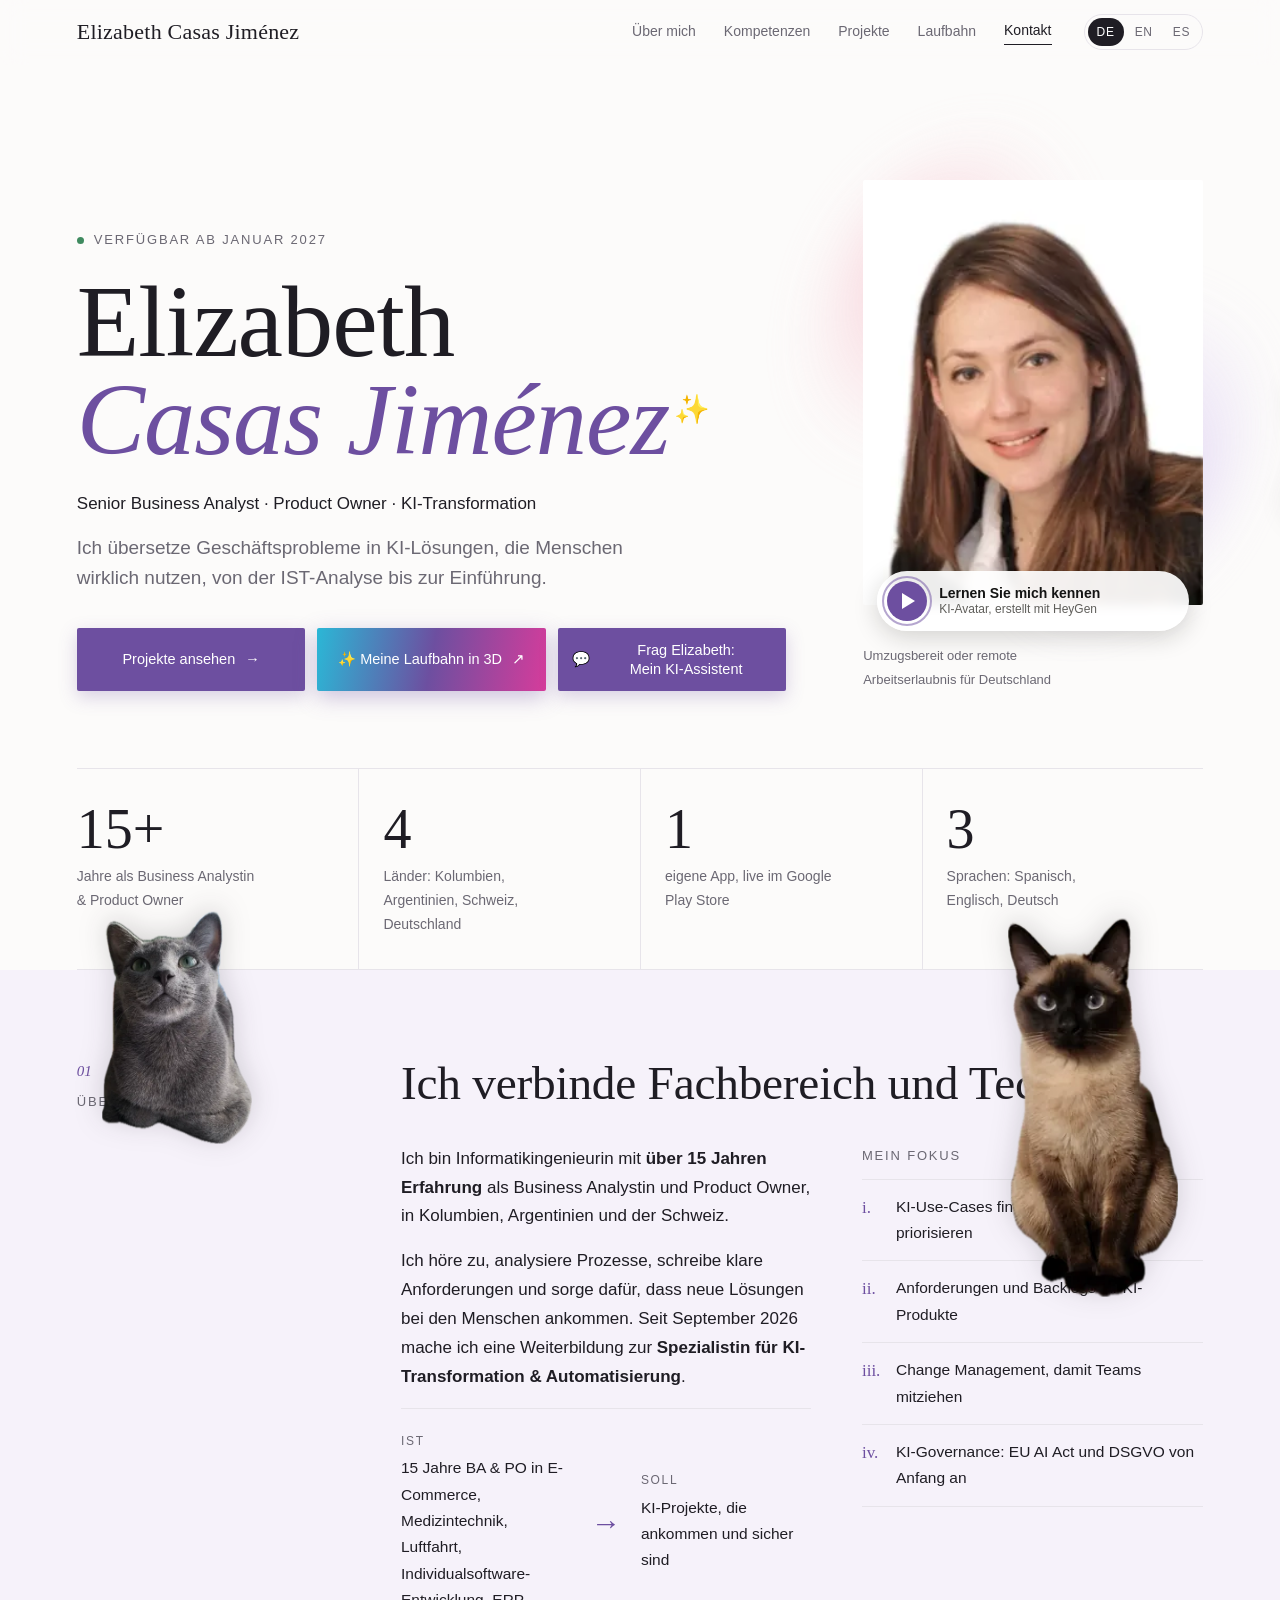
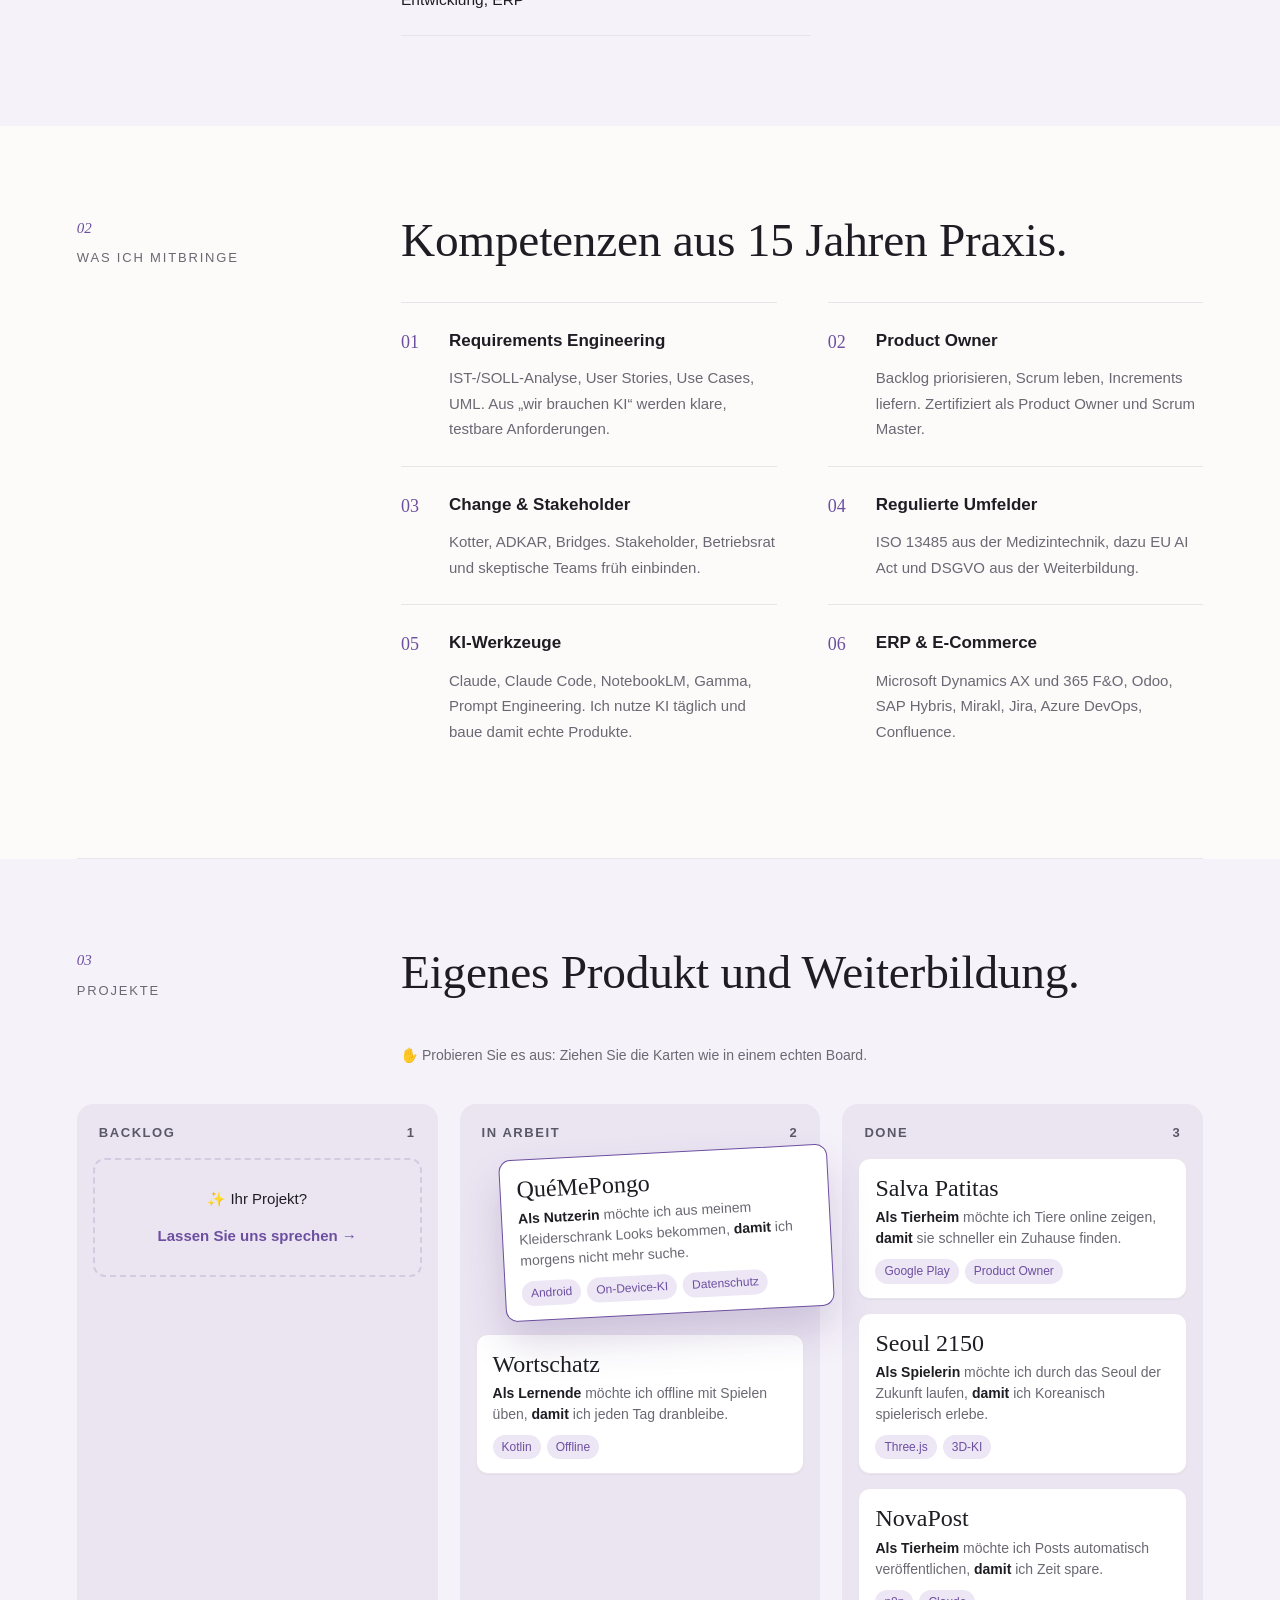
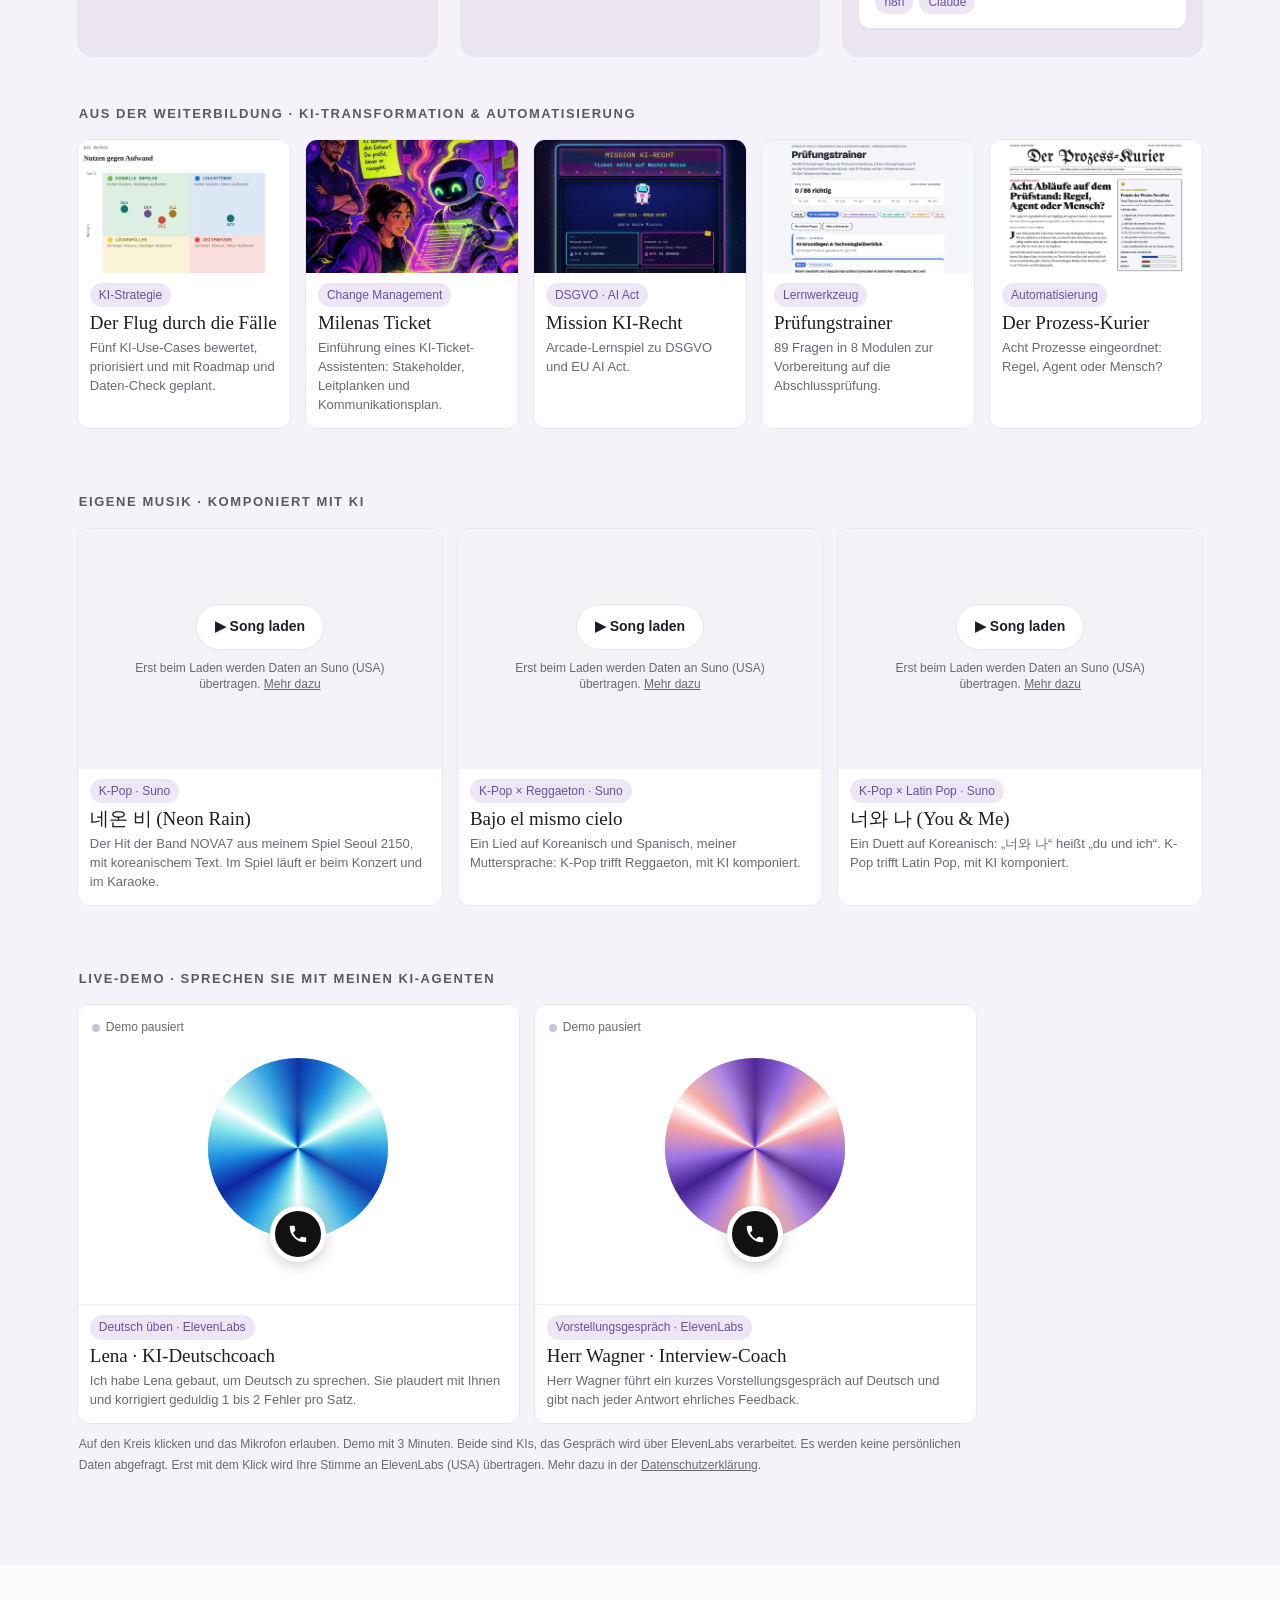
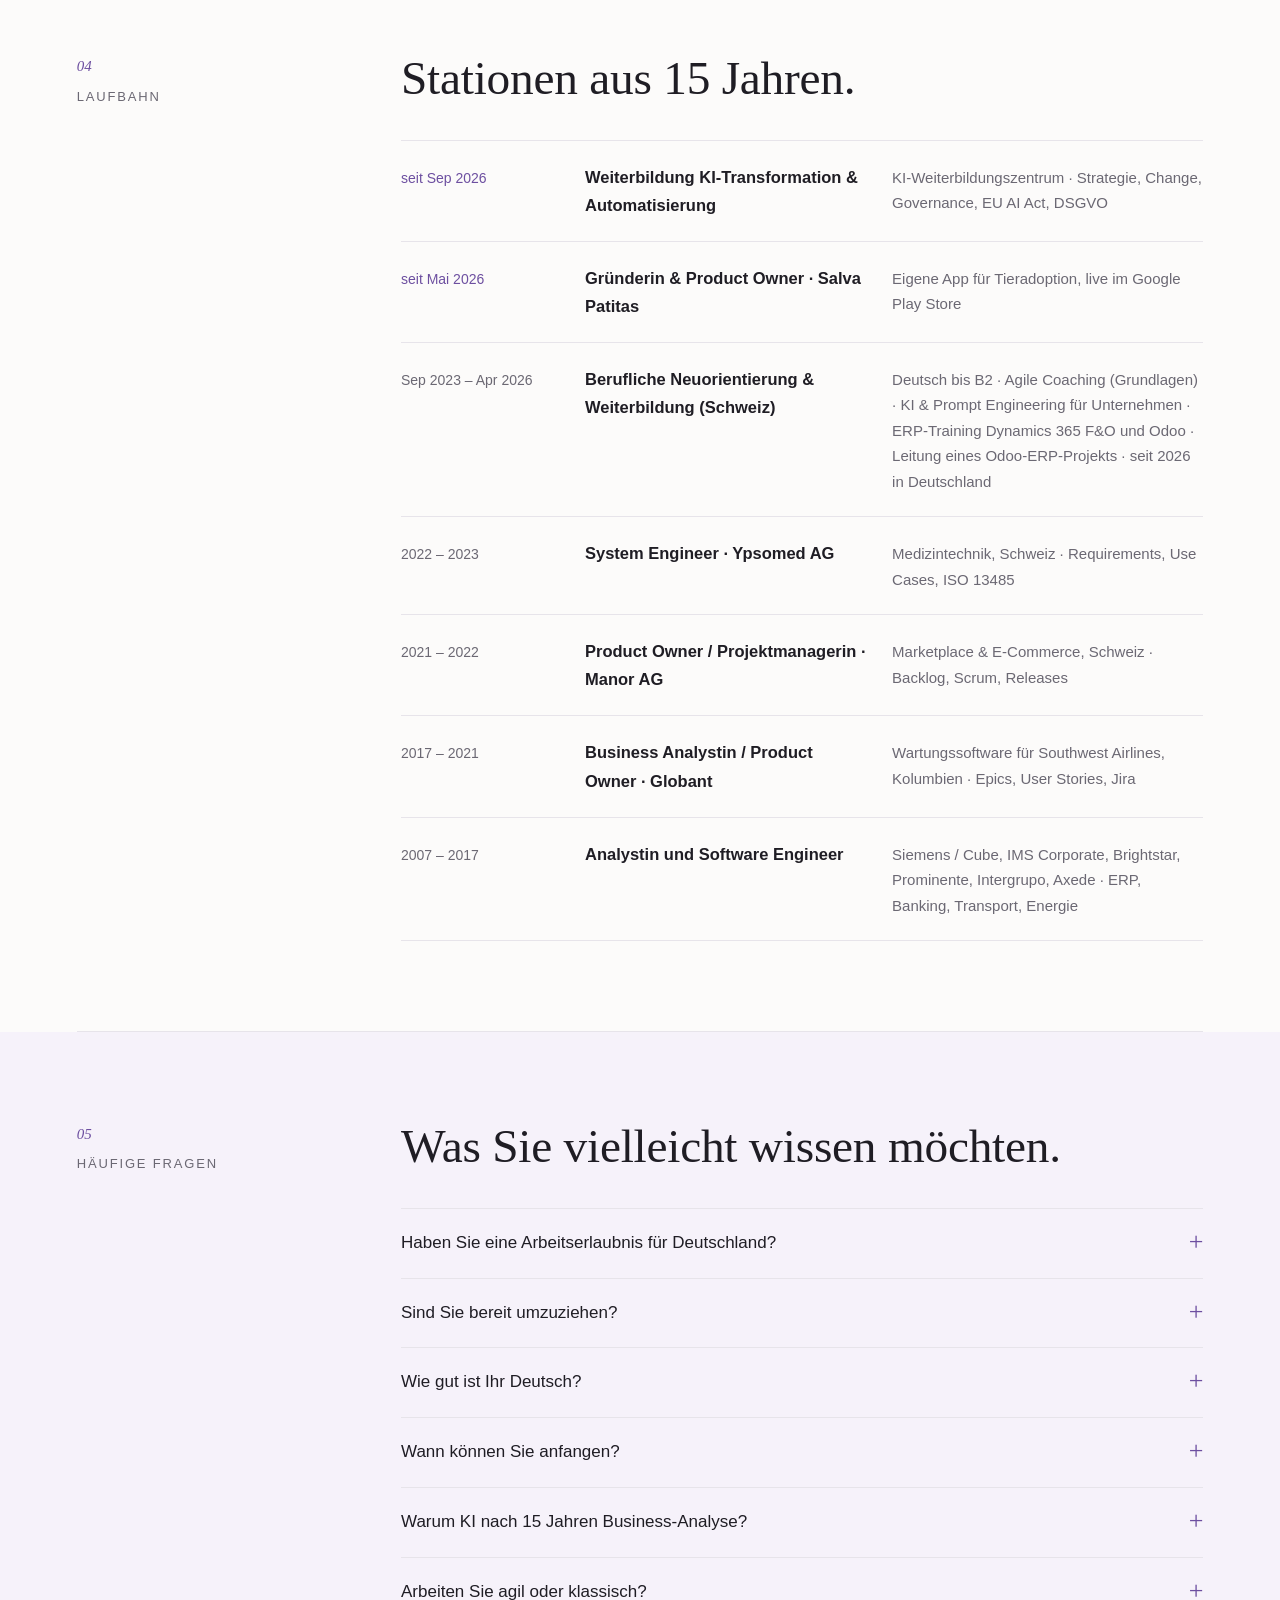
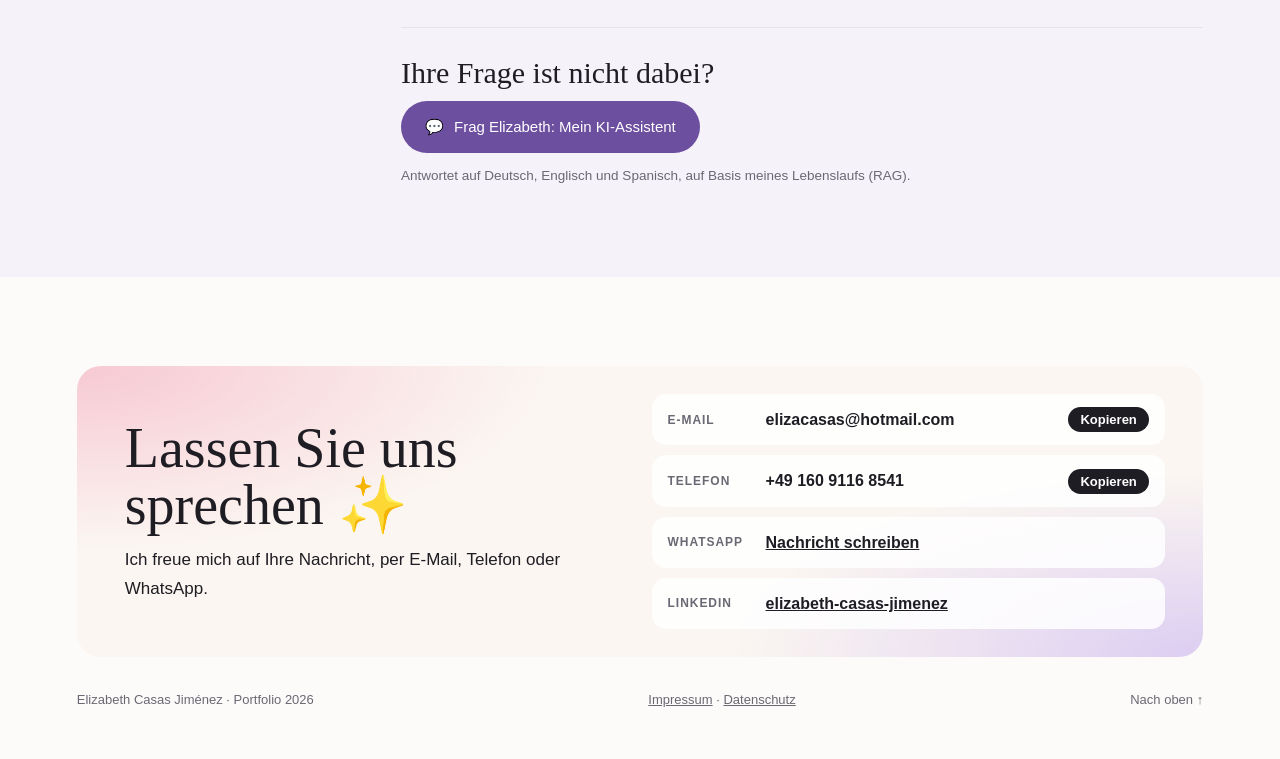
==== commit 22f60cb4: "Impressum y Datenschutzerklärung; fuentes propias (sin Google Fonts); canciones de Suno y demo de vo" ====
--- a/index.html
+++ b/index.html
@@ -4,9 +4,7 @@
 <meta charset="utf-8">
 <meta name="viewport" content="width=device-width,initial-scale=1">
 <title>Elizabeth Casas Jiménez</title>
-<link rel="preconnect" href="https://fonts.googleapis.com">
-<link rel="preconnect" href="https://fonts.gstatic.com" crossorigin>
-<link rel="stylesheet" href="https://fonts.googleapis.com/css2?family=Instrument+Serif:ital@0;1&family=Inter:wght@400;500;600&display=swap">
+<link rel="stylesheet" href="fonts/fonts.css">
 <style>
 /* Editorial, ruhig: warmes Weiss, Serif-Titel, Haarlinien statt Boxen, Lila nur als feiner Akzent. Bewusst nur ein helles Theme. */
 :root{
@@ -199,6 +197,10 @@
 .mu-row{display:grid;grid-template-columns:repeat(2,minmax(0,1fr));gap:14px;max-width:900px}
 .mu-card{background:#fff;border:1px solid #e9e4ef;border-radius:12px;overflow:hidden;display:flex;flex-direction:column}
 .mu-card iframe{width:100%;height:240px;border:0;display:block;background:var(--soft)}
+.mu-ph{height:240px;display:flex;flex-direction:column;align-items:center;justify-content:center;gap:10px;padding:16px;text-align:center;background:var(--soft)}
+.mu-load{font:inherit;font-weight:600;font-size:14px;color:var(--ink);background:#fff;border:1px solid var(--line);border-radius:999px;padding:10px 18px;cursor:pointer}
+.mu-load:hover{border-color:var(--accent);color:var(--accent)}
+.mu-ph small{font-size:12px;line-height:1.4;color:var(--muted);max-width:260px}
 .mu-row.mu-3{grid-template-columns:repeat(3,minmax(0,1fr));max-width:none}
 @media (max-width:900px){.mu-row.mu-3{grid-template-columns:repeat(2,minmax(0,1fr))}}
 @media (max-width:680px){.mu-row{grid-template-columns:minmax(0,1fr)}}
@@ -472,15 +474,15 @@
         <div class="wb-head kb-t">Eigene Musik · komponiert mit KI</div>
         <div class="mu-row mu-3">
           <div class="mu-card">
-            <iframe src="https://suno.com/embed/5bab29cb-2d41-4554-82f3-33dd6d0c6139" title="네온 비 (Neon Rain) · Suno" loading="lazy" allow="autoplay; encrypted-media"></iframe>
+            <div class="mu-ph" data-src="https://suno.com/embed/5bab29cb-2d41-4554-82f3-33dd6d0c6139" data-title="네온 비 (Neon Rain) · Suno"><button type="button" class="mu-load"><span aria-hidden="true">▶</span> <span class="mu-l">Song laden</span></button><small class="mu-n">Erst beim Laden werden Daten an Suno (USA) übertragen. <a href="datenschutz.html#suno">Mehr dazu</a></small></div>
             <div class="wb-body"><span class="kb-tag kb-t">K-Pop · Suno</span><h4>네온 비 (Neon Rain)</h4><p class="kb-t">Der Hit der Band NOVA7 aus meinem Spiel Seoul 2150, mit koreanischem Text. Im Spiel läuft er beim Konzert und im Karaoke.</p></div>
           </div>
           <div class="mu-card">
-            <iframe src="https://suno.com/embed/d14092fc-8de5-4f9a-adc2-836469dede4d" title="Bajo el mismo cielo · Suno" loading="lazy" allow="autoplay; encrypted-media"></iframe>
+            <div class="mu-ph" data-src="https://suno.com/embed/d14092fc-8de5-4f9a-adc2-836469dede4d" data-title="Bajo el mismo cielo · Suno"><button type="button" class="mu-load"><span aria-hidden="true">▶</span> <span class="mu-l">Song laden</span></button><small class="mu-n">Erst beim Laden werden Daten an Suno (USA) übertragen. <a href="datenschutz.html#suno">Mehr dazu</a></small></div>
             <div class="wb-body"><span class="kb-tag kb-t">K-Pop × Reggaeton · Suno</span><h4>Bajo el mismo cielo</h4><p class="kb-t">Ein Lied auf Koreanisch und Spanisch, meiner Muttersprache: K-Pop trifft Reggaeton, mit KI komponiert.</p></div>
           </div>
           <div class="mu-card">
-            <iframe src="https://suno.com/embed/ef838d91-00c0-4669-bbae-7d41665ca031" title="너와 나 (You &amp; Me) · Suno" loading="lazy" allow="autoplay; encrypted-media"></iframe>
+            <div class="mu-ph" data-src="https://suno.com/embed/ef838d91-00c0-4669-bbae-7d41665ca031" data-title="너와 나 (You &amp; Me) · Suno"><button type="button" class="mu-load"><span aria-hidden="true">▶</span> <span class="mu-l">Song laden</span></button><small class="mu-n">Erst beim Laden werden Daten an Suno (USA) übertragen. <a href="datenschutz.html#suno">Mehr dazu</a></small></div>
             <div class="wb-body"><span class="kb-tag kb-t">K-Pop × Latin Pop · Suno</span><h4>너와 나 (You &amp; Me)</h4><p class="kb-t">Ein Duett auf Koreanisch: „너와 나“ heißt „du und ich“. K-Pop trifft Latin Pop, mit KI komponiert.</p></div>
           </div>
         </div>
@@ -511,7 +513,7 @@
             <div class="wb-body"><span class="kb-tag kb-t">Vorstellungsgespräch · ElevenLabs</span><h4>Herr Wagner · Interview-Coach</h4><p class="kb-t">Herr Wagner führt ein kurzes Vorstellungsgespräch auf Deutsch und gibt nach jeder Antwort ehrliches Feedback.</p></div>
           </div>
         </div>
-        <p class="kb-t" style="font-size:12px;color:var(--muted);margin:10px 2px 0;max-width:900px">Auf den Kreis klicken und das Mikrofon erlauben. Demo mit 3 Minuten. Beide sind KIs, das Gespräch wird über ElevenLabs verarbeitet. Es werden keine persönlichen Daten abgefragt.</p>
+        <p class="kb-t" style="font-size:12px;color:var(--muted);margin:10px 2px 0;max-width:900px">Auf den Kreis klicken und das Mikrofon erlauben. Demo mit 3 Minuten. Beide sind KIs, das Gespräch wird über ElevenLabs verarbeitet. Es werden keine persönlichen Daten abgefragt. Erst mit dem Klick wird Ihre Stimme an ElevenLabs (USA) übertragen. Mehr dazu in der <a href="datenschutz.html#elevenlabs">Datenschutzerklärung</a>.</p>
       </div>
   </section>
 
@@ -564,7 +566,7 @@
     </div>
   </section>
 
-  <footer class="foot"><span>Elizabeth Casas Jiménez · Portfolio 2026</span><a href="#" style="text-decoration:none">Nach oben ↑</a></footer>
+  <footer class="foot"><span>Elizabeth Casas Jiménez · Portfolio 2026</span><span class="legal"><a href="impressum.html">Impressum</a> · <a href="datenschutz.html">Datenschutz</a></span><a href="#" style="text-decoration:none">Nach oben ↑</a></footer>
 </main>
 
 <script>
@@ -656,8 +658,8 @@
 
 /* Sprachen: Deutsch steht im HTML, Englisch und Spanisch kommen aus dieser Tabelle */
 (function(){
-  const T={"K-Pop × Latin Pop · Suno": ["K-pop × Latin pop · Suno", "K-pop × pop latino · Suno"], "Ein Duett auf Koreanisch: „너와 나“ heißt „du und ich“. K-Pop trifft Latin Pop, mit KI komponiert.": ["A duet in Korean: “너와 나” means “you and me”. K-pop meets Latin pop, composed with AI.", "Un dueto en coreano: “너와 나” significa “tú y yo”. El K-pop se encuentra con el pop latino, compuesta con IA."], "Live-Demo · Sprechen Sie mit meinen KI-Agenten": ["Live demo · Talk to my AI agents", "Demo en vivo · Hable con mis agentes de IA"], "Deutsch üben · ElevenLabs": ["German practice · ElevenLabs", "Practicar alemán · ElevenLabs"], "Vorstellungsgespräch · ElevenLabs": ["Job interview · ElevenLabs", "Entrevista de trabajo · ElevenLabs"], "Ich habe Lena gebaut, um Deutsch zu sprechen. Sie plaudert mit Ihnen und korrigiert geduldig 1 bis 2 Fehler pro Satz.": ["I built Lena to practice speaking German. She chats with you and patiently corrects 1 or 2 mistakes per sentence.", "Creé a Lena para practicar alemán hablado. Conversa con usted y corrige con paciencia 1 o 2 errores por frase."], "Herr Wagner führt ein kurzes Vorstellungsgespräch auf Deutsch und gibt nach jeder Antwort ehrliches Feedback.": ["Herr Wagner holds a short job interview in German and gives honest feedback after each answer.", "Herr Wagner hace una breve entrevista de trabajo en alemán y da una opinión honesta después de cada respuesta."], "Auf den Kreis klicken und das Mikrofon erlauben. Demo mit 3 Minuten. Beide sind KIs, das Gespräch wird über ElevenLabs verarbeitet. Es werden keine persönlichen Daten abgefragt.": ["Click the circle and allow the microphone. 3-minute demo. Both are AIs; the conversation is processed by ElevenLabs. No personal data is requested.", "Haga clic en el círculo y permita el micrófono. Demo de 3 minutos. Ambos son IA; la conversación se procesa con ElevenLabs. No se piden datos personales."], "Eigene Musik · komponiert mit KI": ["My own music · composed with AI", "Música propia · compuesta con IA"],"K-Pop · Suno": ["K-pop · Suno", "K-pop · Suno"],"K-Pop × Reggaeton · Suno": ["K-pop × reggaeton · Suno", "K-pop × reguetón · Suno"],"Der Hit der Band NOVA7 aus meinem Spiel Seoul 2150, mit koreanischem Text. Im Spiel läuft er beim Konzert und im Karaoke.": ["The hit of the band NOVA7 from my game Seoul 2150, with Korean lyrics. In the game it plays at the concert and in the karaoke.", "El éxito de la banda NOVA7 de mi juego Seoul 2150, con letra en coreano. En el juego suena en el concierto y en el karaoke."],"Ein Lied auf Koreanisch und Spanisch, meiner Muttersprache: K-Pop trifft Reggaeton, mit KI komponiert.": ["A song in Korean and Spanish, my mother tongue: K-pop meets reggaeton, composed with AI.", "Una canción en coreano y español, mi lengua materna: el K-pop se encuentra con el reguetón, compuesta con IA."],"<span aria-hidden=\"true\">💬</span><span>Frag Elizabeth: <span class=\"nw\">Mein KI-Assistent</span></span>": ["<span aria-hidden=\"true\">💬</span><span>Frag Elizabeth: <span class=\"nw\">my AI assistant</span></span>", "<span aria-hidden=\"true\">💬</span><span>Frag Elizabeth: <span class=\"nw\">mi asistente de IA</span></span>"], "✋ Probieren Sie es aus: Ziehen Sie die Karten wie in einem echten Board.": ["✋ Try it: drag the cards like on a real board.", "✋ Pruébelo: arrastre las tarjetas como en un tablero de verdad."], "Aus der Weiterbildung · KI-Transformation &amp; Automatisierung": ["From my training · AI transformation &amp; automation", "De mi formación · Transformación con IA y automatización"], "Fünf KI-Use-Cases bewertet, priorisiert und mit Roadmap und Daten-Check geplant.": ["Five AI use cases rated, prioritised and planned with a roadmap and data check.", "Cinco casos de uso de IA evaluados, priorizados y planificados con hoja de ruta y revisión de datos."], "Einführung eines KI-Ticket-Assistenten: Stakeholder, Leitplanken und Kommunikationsplan.": ["Rolling out an AI ticket assistant: stakeholders, guardrails and a communication plan.", "Implementación de un asistente de tickets con IA: stakeholders, reglas y plan de comunicación."], "Arcade-Lernspiel zu DSGVO und EU AI Act.": ["Arcade learning game on GDPR and the EU AI Act.", "Juego arcade para aprender RGPD y la Ley de IA de la UE."], "89 Fragen in 8 Modulen zur Vorbereitung auf die Abschlussprüfung.": ["89 questions in 8 modules to prepare for the final exam.", "89 preguntas en 8 módulos para preparar el examen final."], "Acht Prozesse eingeordnet: Regel, Agent oder Mensch?": ["Eight processes sorted: rule, agent or human?", "Ocho procesos clasificados: ¿regla, agente o persona?"], "Der Flug durch die Fälle": ["The flight through the cases", "El vuelo por los casos"], "Milenas Ticket": ["Milena's ticket", "El ticket de Milena"], "Mission KI-Recht": ["Mission AI law", "Misión Ley de IA"], "Prüfungstrainer": ["Exam trainer", "Entrenador de examen"], "Der Prozess-Kurier": ["The Process Courier", "El Correo de Procesos"], "KI-Strategie": ["AI strategy", "Estrategia de IA"], "Change Management": ["Change management", "Gestión del cambio"], "DSGVO · AI Act": ["GDPR · AI Act", "RGPD · Ley de IA"], "Lernwerkzeug": ["Learning tool", "Herramienta de estudio"], "Automatisierung": ["Automation", "Automatización"], "Lassen Sie uns sprechen →": ["Let’s talk →", "Hablemos →"], "Google Play": ["Google Play", "Google Play"], "Backlog": ["Backlog", "Backlog"], "In Arbeit": ["In progress", "En curso"], "Done": ["Done", "Hecho"], "Weiterbildung": ["Training", "Formación"], "✨ Ihr Projekt?": ["✨ Your project?", "✨ ¿Su proyecto?"], "Das nächste Ticket in meinem Backlog könnte Ihres sein.": ["The next ticket in my backlog could be yours.", "El próximo ticket de mi backlog podría ser el suyo."], "Salva Patitas 2.0 · Tierheim-Team": ["Salva Patitas 2.0 · Shelter team", "Salva Patitas 2.0 · Equipo del albergue"], "<b>Als Tierheimleiterin</b> möchte ich mein Team einladen, <b>damit</b> Helferinnen Tiere pflegen und Chats beantworten, ohne mein Passwort zu teilen.": ["<b>As a shelter manager</b> I want to invite my team, <b>so that</b> volunteers can care for animals and answer chats without sharing my password.", "<b>Como directora de un albergue</b> quiero invitar a mi equipo, <b>para que</b> las voluntarias cuiden a los animales y respondan chats sin compartir mi contraseña."], "<b>Als Nutzerin</b> möchte ich aus meinem Kleiderschrank Looks bekommen, <b>damit</b> ich morgens nicht mehr suche.": ["<b>As a user</b> I want outfits from my own wardrobe, <b>so that</b> I stop searching every morning.", "<b>Como usuaria</b> quiero recibir looks con mi propia ropa, <b>para</b> no buscar más cada mañana."], "<b>Als Lernende</b> möchte ich offline mit Spielen üben, <b>damit</b> ich jeden Tag dranbleibe.": ["<b>As a learner</b> I want to practise offline with games, <b>so that</b> I keep at it every day.", "<b>Como estudiante</b> quiero practicar sin internet con juegos, <b>para</b> no abandonar ningún día."], "<b>Als Tierheim</b> möchte ich Tiere online zeigen, <b>damit</b> sie schneller ein Zuhause finden.": ["<b>As a shelter</b> I want to show animals online, <b>so that</b> they find a home faster.", "<b>Como albergue</b> quiero mostrar a los animales en internet, <b>para que</b> encuentren un hogar más rápido."], "<b>Als Spielerin</b> möchte ich durch das Seoul der Zukunft laufen, <b>damit</b> ich Koreanisch spielerisch erlebe.": ["<b>As a player</b> I want to walk through the Seoul of the future, <b>so that</b> I experience Korean in a playful way.", "<b>Como jugadora</b> quiero recorrer la Seúl del futuro, <b>para</b> vivir el coreano jugando."], "<b>Als Deutschlernerin</b> möchte ich mit einer KI sprechen und Vorstellungsgespräche üben, <b>damit</b> ich sicherer Deutsch spreche.": ["<b>As a German learner</b> I want to talk with an AI and practice job interviews, <b>so that</b> I speak German with more confidence.", "<b>Como estudiante de alemán</b> quiero hablar con una IA y practicar entrevistas, <b>para</b> hablar alemán con más seguridad."], "Live testen 🎙️": ["Try it live 🎙️", "Probar en vivo 🎙️"], "<b>Als Tierheim</b> möchte ich Posts automatisch veröffentlichen, <b>damit</b> ich Zeit spare.": ["<b>As a shelter</b> I want posts to be published automatically, <b>so that</b> I save time.", "<b>Como albergue</b> quiero publicar posts automáticamente, <b>para</b> ahorrar tiempo."], "Fünf KI-Use-Cases bewertet, priorisiert und mit Roadmap und Daten-Check geplant.": ["Five AI use cases rated, prioritised and planned with a roadmap and data check.", "Cinco casos de uso de IA evaluados, priorizados y planificados con hoja de ruta y revisión de datos."], "Einführung eines KI-Ticket-Assistenten: Stakeholder, Leitplanken und Kommunikationsplan.": ["Rolling out an AI ticket assistant: stakeholders, guardrails and a communication plan.", "Implementación de un asistente de tickets con IA: stakeholders, reglas y plan de comunicación."], "Arcade-Lernspiel zu DSGVO und EU AI Act.": ["Arcade learning game on GDPR and the EU AI Act.", "Juego arcade para aprender RGPD y la Ley de IA de la UE."], "89 Fragen in 8 Modulen zur Vorbereitung auf die Abschlussprüfung.": ["89 questions in 8 modules to prepare for the final exam.", "89 preguntas en 8 módulos para preparar el examen final."], "Acht Prozesse eingeordnet: Regel, Agent oder Mensch?": ["Eight processes sorted: rule, agent or human?", "Ocho procesos clasificados: ¿regla, agente o persona?"], "Der Flug durch die Fälle": ["The flight through the cases", "El vuelo por los casos"], "Milenas Ticket": ["Milena's ticket", "El ticket de Milena"], "Mission KI-Recht": ["Mission AI law", "Misión Ley de IA"], "Prüfungstrainer": ["Exam trainer", "Entrenador de examen"], "Der Prozess-Kurier": ["The Process Courier", "El Correo de Procesos"], "Release 2.0": ["Release 2.0", "Release 2.0"], "Rollen &amp; Rechte": ["Roles &amp; permissions", "Roles y permisos"], "Firebase": ["Firebase", "Firebase"], "Android": ["Android", "Android"], "On-Device-KI": ["On-device AI", "IA en el teléfono"], "Datenschutz": ["Privacy", "Privacidad"], "Kotlin": ["Kotlin", "Kotlin"], "Offline": ["Offline", "Sin internet"], "KI-Tutor": ["AI tutor", "Tutor con IA"], "Live im Google Play": ["Live on Google Play", "En Google Play"], "Product Owner": ["Product Owner", "Product Owner"], "Three.js": ["Three.js", "Three.js"], "3D-KI": ["3D AI", "IA 3D"], "Spielbar im Browser": ["Playable in the browser", "Se juega en el navegador"], "n8n": ["n8n", "n8n"], "Claude": ["Claude", "Claude"], "Human in the Loop": ["Human in the loop", "Humano en el circuito"], "KI-Strategie": ["AI strategy", "Estrategia de IA"], "Change Management": ["Change management", "Gestión del cambio"], "DSGVO · AI Act": ["GDPR · AI Act", "RGPD · Ley de IA"], "Lernwerkzeug": ["Learning tool", "Herramienta de estudio"], "Automatisierung": ["Automation", "Automatización"], "Salva Patitas 1.0": ["Salva Patitas 1.0", "Salva Patitas 1.0"], "QuéMePongo": ["QuéMePongo", "QuéMePongo"], "Wortschatz": ["Wortschatz", "Wortschatz"], "Seoul 2150": ["Seoul 2150", "Seoul 2150"], "NovaPost": ["NovaPost", "NovaPost"], "Backlog · Nächstes Projekt": ["Backlog · Next project", "Backlog · Próximo proyecto"], "Ihr Projekt?": ["Your project?", "¿Su proyecto?"], "„Als Ihr Team möchten wir eine Product Owner, die Fachbereich und Technik verbindet, damit unser nächstes Produkt wirklich genutzt wird.“": ["“As your team, we want a Product Owner who connects business and technology, so that our next product is actually used.”", "«Como su equipo, queremos una Product Owner que conecte negocio y tecnología, para que nuestro próximo producto de verdad se use.»"], "Das nächste Ticket in meinem Backlog könnte Ihres sein. Ich freue mich auf Ihre Nachricht.": ["The next ticket in my backlog could be yours. I look forward to hearing from you.", "El próximo ticket de mi backlog podría ser el suyo. Me encantará recibir su mensaje."], "Lassen Sie uns sprechen <i aria-hidden=\"true\">→</i>": ["Let's talk <i aria-hidden=\"true\">→</i>", "Hablemos <i aria-hidden=\"true\">→</i>"], "Eigene App · Android": ["Own app · Android", "App propia · Android"], "„Dein Kleiderschrank hat die Antwort.“": ["“Your wardrobe has the answer.”", "«Tu armario tiene la respuesta.»"], "Android-App, die aus meiner eigenen Kleidung Outfits zusammenstellt: Kleidung fotografieren, Kombinationen je nach Anlass, Favoriten, ein Outfit-Tagebuch und eine Packliste für Reisen. Alles bleibt auf dem Handy, ohne Konto und ohne Kosten, auf Wunsch mit einer Sicherung in Google Drive. Auf Spanisch und Deutsch.": ["Android app that builds outfits from my own clothes: photograph your clothes, combinations for each occasion, favourites, an outfit diary and a packing list for trips. Everything stays on the phone, with no account and no cost, and an optional backup to Google Drive. In Spanish and German.", "App Android que arma looks con mi propia ropa: fotografiar las prendas, combinaciones según la ocasión, favoritos, un diario de looks y una lista para la maleta. Todo queda en el teléfono, sin cuenta y sin costo, con copia opcional en Google Drive. En español y alemán."], "Claude Code · Kotlin · Jetpack Compose · Room": ["Claude Code · Kotlin · Jetpack Compose · Room", "Claude Code · Kotlin · Jetpack Compose · Room"], "Im Aufbau": ["Under construction", "En construcción"], "✨ Meine Laufbahn in 3D <span aria-hidden=\"true\">↗</span>": ["✨ My career in 3D <span aria-hidden=\"true\">↗</span>", "✨ Mi trayectoria en 3D <span aria-hidden=\"true\">↗</span>"], "Reisen Sie mit mir durch meine Laufbahn": ["Travel through my career with me", "Viaje conmigo por mi trayectoria"], "Ein 3D-Globus mit 9 Stationen von Medellín bis Schiffdorf, mit Fotos, Musik und mir als Astronautin.": ["A 3D globe with 9 stops from Medellín to Schiffdorf, with photos, music and me as an astronaut.", "Un globo 3D con 9 paradas de Medellín a Schiffdorf, con fotos, música y yo como astronauta."], "Globus öffnen <i aria-hidden=\"true\">↗</i>": ["Open the globe <i aria-hidden=\"true\">↗</i>", "Abrir el globo <i aria-hidden=\"true\">↗</i>"], "Im täglichen Einsatz": ["In daily use", "Lo uso todos los días"], "Eigenes Lernwerkzeug · KI-Tutor": ["My own learning tool · AI tutor", "Herramienta propia de aprendizaje · tutor con IA"], "„Ich lerne die Wörter, die ich wirklich brauche, nicht die aus dem Lehrbuch.“": ["“I learn the words I really need, not the ones from the textbook.”", "“Aprendo las palabras que de verdad necesito, no las del libro.”"], "Vokabeltrainer für Deutsch und Englisch, den ich jeden Tag nutze: Ich gebe ein Wort ein, die KI liefert die Bedeutungen und fünf Sätze zum Übersetzen und korrigiert meine Antworten. Dazu ein Quiz mit KI-Fragen zu jedem Wort, Memory, Tagesziel und gemeinsames Lernen.": ["Vocabulary trainer for German and English that I use every day: I type a word, the AI gives me its meanings and five sentences to translate, and corrects my answers. Plus a quiz with AI questions for each word, a memory game, a daily goal and studying together.", "Entrenador de vocabulario de alemán e inglés que uso todos los días: escribo una palabra, la IA me da sus significados y cinco frases para traducir, y corrige mis respuestas. Además, un quiz con preguntas de la IA sobre cada palabra, memoria, meta diaria y estudio en compañía."], "App öffnen <i aria-hidden=\"true\">→</i>": ["Open the app <i aria-hidden=\"true\">→</i>", "Abrir la app <i aria-hidden=\"true\">→</i>"], "Über mich": ["About me", "Sobre mí"], "Kompetenzen": ["Skills", "Competencias"], "Projekte": ["Projects", "Proyectos"], "Laufbahn": ["Career", "Trayectoria"], "Kontakt": ["Contact", "Contacto"], "<i aria-hidden=\"true\"></i>Verfügbar ab Januar 2027": ["<i aria-hidden=\"true\"></i>Available from January 2027", "<i aria-hidden=\"true\"></i>Disponible desde enero de 2027"], "Senior Business Analyst · Product Owner · KI-Transformation": ["Senior Business Analyst · Product Owner · AI Transformation", "Senior Business Analyst · Product Owner · Transformación con IA"], "Ich übersetze Geschäftsprobleme in KI-Lösungen, die Menschen wirklich nutzen, von der IST-Analyse bis zur Einführung.": ["I turn business problems into AI solutions that people actually use, from as-is analysis to rollout.", "Convierto problemas de negocio en soluciones de IA que la gente realmente usa, desde el análisis inicial hasta la implementación."], "Projekte ansehen <span aria-hidden=\"true\">→</span>": ["View projects <span aria-hidden=\"true\">→</span>", "Ver proyectos <span aria-hidden=\"true\">→</span>"], "Lernen Sie mich kennen": ["Get to know me", "Conóceme"], "KI-Avatar, erstellt mit HeyGen": ["AI avatar made with HeyGen (in German)", "Avatar de IA creado con HeyGen (en alemán)"], "Umzugsbereit oder remote": ["Open to relocation or remote", "Dispuesta a mudarme o en remoto"], "Arbeitserlaubnis für Deutschland": ["Work permit for Germany", "Permiso de trabajo para Alemania"], "Jahre als Business Analystin &amp; Product Owner": ["years as Business Analyst &amp; Product Owner", "años como Business Analyst y Product Owner"], "Länder: Kolumbien, Argentinien, Schweiz, Deutschland": ["countries: Colombia, Argentina, Switzerland, Germany", "países: Colombia, Argentina, Suiza, Alemania"], "eigene App, live im Google Play Store": ["own app, live on Google Play", "app propia, publicada en Google Play"], "Sprachen: Spanisch, Englisch, Deutsch": ["languages: Spanish, English, German", "idiomas: español, inglés, alemán"], "Was ich mitbringe": ["What I bring", "Lo que aporto"], "Häufige Fragen": ["FAQ", "Preguntas frecuentes"], "Ich verbinde Fachbereich und Technik.": ["I connect business and technology.", "Conecto negocio y tecnología."], "Kompetenzen aus 15 Jahren Praxis.": ["Skills from 15 years of practice.", "Competencias de 15 años de práctica."], "Eigenes Produkt und Weiterbildung.": ["My own product and training.", "Producto propio y formación."], "Stationen aus 15 Jahren.": ["15 years of experience.", "15 años de trayectoria."], "Was Sie vielleicht wissen möchten.": ["What you might want to know.", "Lo que quizás quiera saber."], "Lassen Sie uns sprechen ✨": ["Let's talk ✨", "Hablemos ✨"], "Ich bin Informatikingenieurin mit <strong>über 15 Jahren Erfahrung</strong> als Business Analystin und Product Owner, in Kolumbien, Argentinien und der Schweiz.": ["I am a computer engineer with <strong>over 15 years of experience</strong> as a Business Analyst and Product Owner in Colombia, Argentina and Switzerland.", "Soy ingeniera informática con <strong>más de 15 años de experiencia</strong> como Business Analyst y Product Owner en Colombia, Argentina y Suiza."], "Ich höre zu, analysiere Prozesse, schreibe klare Anforderungen und sorge dafür, dass neue Lösungen bei den Menschen ankommen. Seit September 2026 mache ich eine Weiterbildung zur <strong>Spezialistin für KI-Transformation &amp; Automatisierung</strong>.": ["I listen, analyse processes, write clear requirements and make sure new solutions are embraced by the people who use them. Since September 2026 I have been training as a <strong>Specialist in AI Transformation &amp; Automation</strong>.", "Escucho, analizo procesos, escribo requisitos claros y me aseguro de que las nuevas soluciones lleguen a las personas. Desde septiembre de 2026 me formo como <strong>especialista en transformación con IA y automatización</strong>."], "IST": ["AS-IS", "HOY"], "SOLL": ["TO-BE", "OBJETIVO"], "15 Jahre BA &amp; PO in E-Commerce, Medizintechnik, Luftfahrt, Individualsoftware-Entwicklung, ERP": ["15 years as BA &amp; PO in e-commerce, medical technology, aviation, custom software development, ERP", "15 años como BA y PO en e-commerce, tecnología médica, aviación, desarrollo de software a medida y ERP"], "KI-Projekte, die ankommen und sicher sind": ["AI projects that people adopt and that are safe", "Proyectos de IA que la gente adopta y que son seguros"], "Mein Fokus": ["My focus", "Mi enfoque"], "<span>i.</span>KI-Use-Cases finden, bewerten und priorisieren": ["<span>i.</span>Finding, assessing and prioritising AI use cases", "<span>i.</span>Encontrar, evaluar y priorizar casos de uso de IA"], "<span>ii.</span>Anforderungen und Backlogs für KI-Produkte": ["<span>ii.</span>Requirements and backlogs for AI products", "<span>ii.</span>Requisitos y backlogs para productos de IA"], "<span>iii.</span>Change Management, damit Teams mitziehen": ["<span>iii.</span>Change management that brings teams along", "<span>iii.</span>Gestión del cambio para que los equipos se sumen"], "<span>iv.</span>KI-Governance: EU AI Act und DSGVO von Anfang an": ["<span>iv.</span>AI governance: EU AI Act and GDPR from day one", "<span>iv.</span>Gobernanza de IA: EU AI Act y RGPD desde el inicio"], "Change &amp; Stakeholder": ["Change &amp; stakeholders", "Cambio y stakeholders"], "Regulierte Umfelder": ["Regulated environments", "Entornos regulados"], "KI-Werkzeuge": ["AI tools", "Herramientas de IA"], "IST-/SOLL-Analyse, User Stories, Use Cases, UML. Aus „wir brauchen KI“ werden klare, testbare Anforderungen.": ["As-is/to-be analysis, user stories, use cases, UML. I turn “we need AI” into clear, testable requirements.", "Análisis de situación actual y objetivo, user stories, casos de uso, UML. Convierto “necesitamos IA” en requisitos claros y comprobables."], "Backlog priorisieren, Scrum leben, Increments liefern. Zertifiziert als Product Owner und Scrum Master.": ["Prioritising the backlog, living Scrum, delivering increments. Certified Product Owner and Scrum Master.", "Priorizar el backlog, vivir Scrum, entregar incrementos. Certificada como Product Owner y Scrum Master."], "Kotter, ADKAR, Bridges. Stakeholder, Betriebsrat und skeptische Teams früh einbinden.": ["Kotter, ADKAR, Bridges. Involving stakeholders, works councils and sceptical teams early.", "Kotter, ADKAR, Bridges. Involucrar desde el inicio a stakeholders, comité de empresa y equipos escépticos."], "ISO 13485 aus der Medizintechnik, dazu EU AI Act und DSGVO aus der Weiterbildung.": ["ISO 13485 from medical technology, plus the EU AI Act and GDPR from my training.", "ISO 13485 de la tecnología médica, más EU AI Act y RGPD de mi formación."], "Claude, Claude Code, NotebookLM, Gamma, Prompt Engineering. Ich nutze KI täglich und baue damit echte Produkte.": ["Claude, Claude Code, NotebookLM, Gamma, prompt engineering. I use AI every day and build real products with it.", "Claude, Claude Code, NotebookLM, Gamma, prompt engineering. Uso IA a diario y con ella construyo productos reales."], "Microsoft Dynamics AX und 365 F&amp;O, Odoo, SAP Hybris, Mirakl, Jira, Azure DevOps, Confluence.": ["Microsoft Dynamics AX and 365 F&amp;O, Odoo, SAP Hybris, Mirakl, Jira, Azure DevOps, Confluence.", "Microsoft Dynamics AX y 365 F&amp;O, Odoo, SAP Hybris, Mirakl, Jira, Azure DevOps, Confluence."], "Live im Google Play Store": ["Live on Google Play", "Publicada en Google Play"], "Eigenes Produkt · seit Mai 2026": ["Own product · since May 2026", "Producto propio · desde mayo de 2026"], "KI-Strategie · Use-Case-Analyse": ["AI strategy · use case analysis", "Estrategia de IA · análisis de casos de uso"], "Change Management": ["Change management", "Gestión del cambio"], "DSGVO · AI Act · Lernspiel": ["GDPR · AI Act · learning game", "RGPD · AI Act · juego educativo"], "Lernwerkzeug · Abschlussprüfung": ["Learning tool · final exam", "Herramienta de estudio · examen final"], "Milenas Ticket": ["Milena's Ticket", "El ticket de Milena"], "Prüfungstrainer": ["Exam Trainer", "Entrenador de examen"], "„Als Tierheim möchte ich gerettete Tiere in wenigen Minuten veröffentlichen, damit sie schneller eine Familie finden.“": ["“As an animal shelter, I want to publish rescued animals in a few minutes so they find a family faster.”", "“Como refugio, quiero publicar animales rescatados en pocos minutos para que encuentren una familia más rápido.”"], "Android-App, die Tierheime und Tierretter in Kolumbien mit Adoptionsfamilien verbindet: Tiere veröffentlichen, In-App-Chat, Anfragen prüfen. Ich als Product Owner von der Idee bis zum Release, Claude Code als Entwicklungspartner.": ["Android app that connects animal shelters and rescuers in Colombia with adoptive families: publish animals, in-app chat, review requests. Me as Product Owner from idea to release, Claude Code as development partner.", "App Android que conecta refugios y rescatistas en Colombia con familias adoptantes: publicar animales, chat en la app, revisar solicitudes. Yo como Product Owner de la idea al lanzamiento, Claude Code como compañero de desarrollo."], "Von fünf Use Cases zum richtigen KI-Projekt: Bewertung in 8 Dimensionen, Nutzen-Aufwand-Matrix, Portfolio in 4 Paketen, Roadmap und Daten-Check mit Lückenliste, Data Owner und Data Steward.": ["From five use cases to the right AI project: scoring across 8 dimensions, value-effort matrix, portfolio in 4 packages, roadmap and data check with gap list, data owner and data steward.", "De cinco casos de uso al proyecto de IA correcto: evaluación en 8 dimensiones, matriz beneficio-esfuerzo, portafolio en 4 paquetes, roadmap y revisión de datos con lista de brechas, data owner y data steward."], "Einführung eines KI-Ticket-Assistenten: Stakeholder-Matrix, Leitplanken, Lernpfad, 12-Wochen-Kommunikationsplan.": ["Rolling out an AI ticket assistant: stakeholder matrix, guardrails, learning path, 12-week communication plan.", "Implementación de un asistente de IA para tickets: matriz de stakeholders, reglas, ruta de aprendizaje, plan de comunicación de 12 semanas."], "Arcade-Lernspiel mit zwei Missionen: Datenschutz im KI-Kontext nach DSGVO und der EU AI Act mit Risikoklassen, Rollen und Pflichten.": ["Arcade learning game with two missions: data protection in AI under the GDPR, and the EU AI Act with risk classes, roles and obligations.", "Juego arcade educativo con dos misiones: protección de datos en IA según el RGPD y el EU AI Act con clases de riesgo, roles y obligaciones."], "Quiz zur Vorbereitung auf die Abschlussprüfung: 89 Fragen in 8 Modulen, Auswertung pro Modul, Erklärungen und Wiederholung falscher Antworten.": ["Quiz to prepare for the final exam: 89 questions in 8 modules, score per module, explanations and review of wrong answers.", "Quiz para preparar el examen final: 89 preguntas en 8 módulos, resultado por módulo, explicaciones y repaso de respuestas incorrectas."], "Landingpage öffnen <i aria-hidden=\"true\">→</i>": ["Open landing page <i aria-hidden=\"true\">→</i>", "Abrir la página <i aria-hidden=\"true\">→</i>"], "Analyse öffnen <i aria-hidden=\"true\">→</i>": ["Open analysis <i aria-hidden=\"true\">→</i>", "Abrir el análisis <i aria-hidden=\"true\">→</i>"], "Portfolio öffnen <i aria-hidden=\"true\">→</i>": ["Open portfolio <i aria-hidden=\"true\">→</i>", "Abrir el portafolio <i aria-hidden=\"true\">→</i>"], "Spiel öffnen <i aria-hidden=\"true\">→</i>": ["Open game <i aria-hidden=\"true\">→</i>", "Abrir el juego <i aria-hidden=\"true\">→</i>"], "Quiz öffnen <i aria-hidden=\"true\">→</i>": ["Open quiz <i aria-hidden=\"true\">→</i>", "Abrir el quiz <i aria-hidden=\"true\">→</i>"], "Zeitung öffnen <i aria-hidden=\"true\">→</i>": ["Open newspaper <i aria-hidden=\"true\">→</i>", "Abrir el periódico <i aria-hidden=\"true\">→</i>"], "Automatisierung · n8n · KI-Workflow": ["Automation · n8n · AI workflow", "Automatización · n8n · flujo con IA"], "Spielbar im Browser": ["Playable in the browser", "Se juega en el navegador"], "Eigenes Spiel · 3D im Browser": ["My own game · 3D in the browser", "Juego propio · 3D en el navegador"], "„Ein regnerischer Abend in Gangnam, im Jahr 2150.“": ["“A rainy night in Gangnam, in the year 2150.”", "«Una noche de lluvia en Gangnam, en el año 2150.»"], "3D-Spiel, das direkt im Browser läuft: Mit Yoon durch ein neonbeleuchtetes Gangnam laufen, Minispiele, Nebenquests, ein K-Pop-Konzert und nebenbei Koreanisch lernen. Story, Figuren und Design sind von mir; Figuren, Musik und Poster habe ich mit KI-Werkzeugen erstellt, den Code mit Claude Code. Der Trailer ist im echten Spiel aufgenommen.": ["3D game that runs right in the browser: walk with Yoon through a neon-lit Gangnam, play mini-games and side quests, watch a K-pop concert and pick up some Korean along the way. The story, characters and design are mine; I made the characters, music and poster with AI tools and the code with Claude Code. The trailer was recorded in the real game.", "Juego 3D que corre directo en el navegador: caminar con Yoon por un Gangnam lleno de neón, minijuegos, misiones secundarias, un concierto de K-pop y aprender coreano de paso. La historia, los personajes y el diseño son míos; los personajes, la música y el póster los hice con herramientas de IA, y el código con Claude Code. El tráiler está grabado en el juego real."], "Läuft live": ["Running live", "Funcionando"], "„Die KI schreibt den Post. Ein Mensch gibt ihn frei, bevor er öffentlich wird.“": ["“The AI writes the post. A human approves it before it goes public.”", "“La IA escribe el post. Una persona lo aprueba antes de publicarlo.”"], "n8n-Workflow für Salva Patitas: Er wählt jeden Tag ein Tier aus der Datenbank, Claude schreibt einen Post, ich gebe ihn per Telegram frei (Human in the Loop), dann erscheint er automatisch auf Facebook und Instagram.": ["n8n workflow for Salva Patitas: every day it picks an animal from the database, Claude writes a post, I approve it via Telegram (human in the loop), and it is published automatically on Facebook and Instagram.", "Flujo de n8n para Salva Patitas: cada día elige un animalito de la base de datos, Claude escribe el post, yo lo apruebo por Telegram (humano en el ciclo) y se publica solo en Facebook e Instagram."], "Ergebnis auf Instagram ansehen <i aria-hidden=\"true\">→</i>": ["See the result on Instagram <i aria-hidden=\"true\">→</i>", "Ver el resultado en Instagram <i aria-hidden=\"true\">→</i>"], "Automatisierung · Prozessanalyse": ["Automation · process analysis", "Automatización · análisis de procesos"], "Der Prozess-Kurier": ["The Process Courier", "El Correo de Procesos"], "Acht Prozesse aus Beruf, Ehrenamt und Alltag mit Auslöser, Bedingung und Aktion, eingeordnet als Regel, Agent oder Mensch. Begründet mit deterministisch und probabilistisch.": ["Eight processes from work, volunteering and everyday life with trigger, condition and action, classified as rule, agent or human. Justified with deterministic vs. probabilistic.", "Ocho procesos del trabajo, el voluntariado y la vida diaria con disparador, condición y acción, clasificados como regla, agente o persona. Justificados con determinista y probabilístico."], "seit Sep 2026": ["since Sep 2026", "desde sep. 2026"], "seit Mai 2026": ["since May 2026", "desde mayo 2026"], "Sep 2023 – Apr 2026": ["Sep 2023 – Apr 2026", "sep. 2023 – abr. 2026"], "Weiterbildung KI-Transformation &amp; Automatisierung": ["Training: AI Transformation &amp; Automation", "Formación en transformación con IA y automatización"], "KI-Weiterbildungszentrum · Strategie, Change, Governance, EU AI Act, DSGVO": ["KI-Weiterbildungszentrum · strategy, change, governance, EU AI Act, GDPR", "KI-Weiterbildungszentrum · estrategia, cambio, gobernanza, EU AI Act, RGPD"], "Gründerin &amp; Product Owner · Salva Patitas": ["Founder &amp; Product Owner · Salva Patitas", "Fundadora y Product Owner · Salva Patitas"], "Eigene App für Tieradoption, live im Google Play Store": ["Own pet adoption app, live on Google Play", "App propia de adopción de mascotas, publicada en Google Play"], "Berufliche Neuorientierung &amp; Weiterbildung (Schweiz)": ["Career transition &amp; further training (Switzerland)", "Reorientación profesional y formación (Suiza)"], "Deutsch bis B2 · Agile Coaching (Grundlagen) · KI &amp; Prompt Engineering für Unternehmen · ERP-Training Dynamics 365 F&amp;O und Odoo · Leitung eines Odoo-ERP-Projekts · seit 2026 in Deutschland": ["German up to B2 · Agile Coaching (fundamentals) · AI &amp; prompt engineering for business · ERP training in Dynamics 365 F&amp;O and Odoo · led an Odoo ERP project · in Germany since 2026", "Alemán hasta B2 · Agile Coaching (fundamentos) · IA y prompt engineering para empresas · formación ERP en Dynamics 365 F&amp;O y Odoo · dirección de un proyecto ERP con Odoo · en Alemania desde 2026"], "Medizintechnik, Schweiz · Requirements, Use Cases, ISO 13485": ["Medical technology, Switzerland · requirements, use cases, ISO 13485", "Tecnología médica, Suiza · requisitos, casos de uso, ISO 13485"], "Product Owner / Projektmanagerin · Manor AG": ["Product Owner / Project Manager · Manor AG", "Product Owner / Gerente de proyectos · Manor AG"], "Marketplace &amp; E-Commerce, Schweiz · Backlog, Scrum, Releases": ["Marketplace &amp; e-commerce, Switzerland · backlog, Scrum, releases", "Marketplace y e-commerce, Suiza · backlog, Scrum, lanzamientos"], "Business Analystin / Product Owner · Globant": ["Business Analyst / Product Owner · Globant", "Business Analyst / Product Owner · Globant"], "Wartungssoftware für Southwest Airlines, Kolumbien · Epics, User Stories, Jira": ["Maintenance software for Southwest Airlines, Colombia · epics, user stories, Jira", "Software de mantenimiento para Southwest Airlines, Colombia · epics, user stories, Jira"], "Analystin und Software Engineer": ["Analyst and Software Engineer", "Analista e ingeniera de software"], "Siemens / Cube, IMS Corporate, Brightstar, Prominente, Intergrupo, Axede · ERP, Banking, Transport, Energie": ["Siemens / Cube, IMS Corporate, Brightstar, Prominente, Intergrupo, Axede · ERP, banking, transport, energy", "Siemens / Cube, IMS Corporate, Brightstar, Prominente, Intergrupo, Axede · ERP, banca, transporte, energía"], "Haben Sie eine Arbeitserlaubnis für Deutschland?": ["Do you have a work permit for Germany?", "¿Tiene permiso de trabajo para Alemania?"], "Ja, eine Arbeitserlaubnis ist vorhanden.": ["Yes, I have a work permit.", "Sí, tengo permiso de trabajo."], "Sind Sie bereit umzuziehen?": ["Are you willing to relocate?", "¿Está dispuesta a mudarse?"], "Ja. Ich ziehe gerne um, zum Beispiel nach München. Remote oder hybrid passt ebenfalls.": ["Yes. I am happy to relocate, for example to Munich. Remote or hybrid work also suits me.", "Sí. Me mudo con gusto, por ejemplo a Múnich. También me sirve trabajar en remoto o en modo híbrido."], "Wie gut ist Ihr Deutsch?": ["How good is your German?", "¿Qué nivel de alemán tiene?"], "Gute Mittelstufe (B2). Meine aktuelle Weiterbildung läuft komplett auf Deutsch, inklusive Präsentationen. Englisch spreche ich fließend (C1), Spanisch ist meine Muttersprache.": ["Upper intermediate (B2). My current training is entirely in German, including presentations. I speak English fluently (C1), and Spanish is my native language.", "Intermedio alto (B2). Mi formación actual es completamente en alemán, incluidas las presentaciones. Hablo inglés con fluidez (C1) y el español es mi lengua materna."], "Wann können Sie anfangen?": ["When can you start?", "¿Cuándo puede empezar?"], "Ab Januar 2027, nach dem Abschluss meiner Weiterbildung im Dezember 2026.": ["From January 2027, after finishing my training in December 2026.", "Desde enero de 2027, al terminar mi formación en diciembre de 2026."], "Warum KI nach 15 Jahren Business-Analyse?": ["Why AI after 15 years of business analysis?", "¿Por qué IA después de 15 años de análisis de negocio?"], "Weil KI-Projekte genau das brauchen, was ich seit Jahren mache: das richtige Problem verstehen, klare Anforderungen schreiben und die Menschen mitnehmen. Mit Salva Patitas habe ich selbst erlebt, was KI in einem echten Produkt kann und wo ein Mensch prüfen muss.": ["Because AI projects need exactly what I have been doing for years: understanding the right problem, writing clear requirements and bringing people along. With Salva Patitas I experienced first-hand what AI can do in a real product, and where a human has to check.", "Porque los proyectos de IA necesitan justo lo que hago desde hace años: entender el problema correcto, escribir requisitos claros y sumar a las personas. Con Salva Patitas viví en primera persona lo que la IA puede hacer en un producto real y dónde tiene que revisar una persona."], "Arbeiten Sie agil oder klassisch?": ["Do you work agile or traditional?", "¿Trabaja de forma ágil o clásica?"], "Beides. Scrum ist mein Alltag. In regulierten Projekten wie in der Medizintechnik habe ich auch klassisch und dokumentationsstark gearbeitet.": ["Both. Scrum is my everyday work. In regulated projects such as medical technology I have also worked in a traditional, documentation-heavy way.", "Ambas. Scrum es mi día a día. En proyectos regulados, como en tecnología médica, también trabajé de forma clásica y con mucha documentación."], "Ich freue mich auf Ihre Nachricht, per E-Mail, Telefon oder WhatsApp.": ["I look forward to hearing from you by email, phone or WhatsApp.", "Me encantará recibir su mensaje por correo, teléfono o WhatsApp."], "E-MAIL": ["EMAIL", "CORREO"], "TELEFON": ["PHONE", "TELÉFONO"], "Nachricht schreiben": ["Send a message", "Escribir un mensaje"], "Kopieren": ["Copy", "Copiar"], "Elizabeth Casas Jiménez · Portfolio 2026": ["Elizabeth Casas Jiménez · Portfolio 2026", "Elizabeth Casas Jiménez · Portafolio 2026"], "Nach oben ↑": ["Back to top ↑", "Volver arriba ↑"], "Ihre Frage ist nicht dabei?": ["Your question isn't listed?", "¿Su pregunta no está aquí?"], "<span aria-hidden=\"true\">💬</span> Frag Elizabeth: Mein KI-Assistent": ["<span aria-hidden=\"true\">💬</span> Frag Elizabeth: my AI assistant", "<span aria-hidden=\"true\">💬</span> Frag Elizabeth: mi asistente de IA"], "Antwortet auf Deutsch, Englisch und Spanisch, auf Basis meines Lebenslaufs (RAG).": ["Answers in German, English and Spanish, based on my CV (RAG).", "Responde en alemán, inglés y español, a partir de mi CV (RAG)."]}, ATTR=[[".avatar", "aria-label", ["Watch video: my AI avatar introduces me (opens HeyGen in a new tab)", "Ver video: mi avatar de IA me presenta (abre HeyGen en otra pestaña)"]], ["#prev", "aria-label", ["Previous project", "Proyecto anterior"]], ["#next", "aria-label", ["Next project", "Proyecto siguiente"]], ["#track", "aria-label", ["Projects, scrolls horizontally", "Proyectos, se desplaza en horizontal"]], [".portrait img", "alt", ["Portrait of Elizabeth Casas Jiménez", "Retrato de Elizabeth Casas Jiménez"]]], WA=["Hello%20Elizabeth%2C%20I%20saw%20your%20portfolio.", "Hola%20Elizabeth%2C%20vi%20tu%20portafolio."];
-  const SEL='.kb-t,.kb-card h4,.askbot p,.ab-btn,nav a,.eyebrow,.role,.lead,.btn,.ptxt b,.ptxt small,figcaption span,.fact .t,.label span,.sec h2,.contact h2,.prose p,.shift .k,.list-h,.list li,.skill h3,.skill p,.badge,.slide .cat,.slide h3,.slide blockquote,.slide .txt>p,.more,.job .y,.job h3,.job p,summary,details p,.contact .l p,.crow .k,.crow a.v,.copy,.foot span,.foot a,.gc-txt b,.gc-txt small';
+  const T={"Song laden": ["Load song", "Cargar canción"], "Erst beim Laden werden Daten an Suno (USA) übertragen. <a href=\"datenschutz.html#suno\">Mehr dazu</a>": ["Only when you load it is data sent to Suno (USA). <a href=\"datenschutz.html#suno\">More</a> (German)", "Solo al cargarla se envían datos a Suno (EE. UU.). <a href=\"datenschutz.html#suno\">Más información</a> (en alemán)"], "K-Pop × Latin Pop · Suno": ["K-pop × Latin pop · Suno", "K-pop × pop latino · Suno"], "Ein Duett auf Koreanisch: „너와 나“ heißt „du und ich“. K-Pop trifft Latin Pop, mit KI komponiert.": ["A duet in Korean: “너와 나” means “you and me”. K-pop meets Latin pop, composed with AI.", "Un dueto en coreano: “너와 나” significa “tú y yo”. El K-pop se encuentra con el pop latino, compuesta con IA."], "Live-Demo · Sprechen Sie mit meinen KI-Agenten": ["Live demo · Talk to my AI agents", "Demo en vivo · Hable con mis agentes de IA"], "Deutsch üben · ElevenLabs": ["German practice · ElevenLabs", "Practicar alemán · ElevenLabs"], "Vorstellungsgespräch · ElevenLabs": ["Job interview · ElevenLabs", "Entrevista de trabajo · ElevenLabs"], "Ich habe Lena gebaut, um Deutsch zu sprechen. Sie plaudert mit Ihnen und korrigiert geduldig 1 bis 2 Fehler pro Satz.": ["I built Lena to practice speaking German. She chats with you and patiently corrects 1 or 2 mistakes per sentence.", "Creé a Lena para practicar alemán hablado. Conversa con usted y corrige con paciencia 1 o 2 errores por frase."], "Herr Wagner führt ein kurzes Vorstellungsgespräch auf Deutsch und gibt nach jeder Antwort ehrliches Feedback.": ["Herr Wagner holds a short job interview in German and gives honest feedback after each answer.", "Herr Wagner hace una breve entrevista de trabajo en alemán y da una opinión honesta después de cada respuesta."], "Auf den Kreis klicken und das Mikrofon erlauben. Demo mit 3 Minuten. Beide sind KIs, das Gespräch wird über ElevenLabs verarbeitet. Es werden keine persönlichen Daten abgefragt. Erst mit dem Klick wird Ihre Stimme an ElevenLabs (USA) übertragen. Mehr dazu in der <a href=\"datenschutz.html#elevenlabs\">Datenschutzerklärung</a>.": ["Click the circle and allow the microphone. 3-minute demo. Both are AIs; the conversation is processed by ElevenLabs. No personal data is requested. Only after you click is your voice sent to ElevenLabs (USA). More in the <a href=\"datenschutz.html#elevenlabs\">privacy policy</a> (German).", "Haga clic en el círculo y permita el micrófono. Demo de 3 minutos. Ambos son IA; la conversación se procesa con ElevenLabs. No se piden datos personales. Solo al hacer clic se envía su voz a ElevenLabs (EE. UU.). Más información en la <a href=\"datenschutz.html#elevenlabs\">declaración de privacidad</a> (en alemán)."], "Eigene Musik · komponiert mit KI": ["My own music · composed with AI", "Música propia · compuesta con IA"],"K-Pop · Suno": ["K-pop · Suno", "K-pop · Suno"],"K-Pop × Reggaeton · Suno": ["K-pop × reggaeton · Suno", "K-pop × reguetón · Suno"],"Der Hit der Band NOVA7 aus meinem Spiel Seoul 2150, mit koreanischem Text. Im Spiel läuft er beim Konzert und im Karaoke.": ["The hit of the band NOVA7 from my game Seoul 2150, with Korean lyrics. In the game it plays at the concert and in the karaoke.", "El éxito de la banda NOVA7 de mi juego Seoul 2150, con letra en coreano. En el juego suena en el concierto y en el karaoke."],"Ein Lied auf Koreanisch und Spanisch, meiner Muttersprache: K-Pop trifft Reggaeton, mit KI komponiert.": ["A song in Korean and Spanish, my mother tongue: K-pop meets reggaeton, composed with AI.", "Una canción en coreano y español, mi lengua materna: el K-pop se encuentra con el reguetón, compuesta con IA."],"<span aria-hidden=\"true\">💬</span><span>Frag Elizabeth: <span class=\"nw\">Mein KI-Assistent</span></span>": ["<span aria-hidden=\"true\">💬</span><span>Frag Elizabeth: <span class=\"nw\">my AI assistant</span></span>", "<span aria-hidden=\"true\">💬</span><span>Frag Elizabeth: <span class=\"nw\">mi asistente de IA</span></span>"], "✋ Probieren Sie es aus: Ziehen Sie die Karten wie in einem echten Board.": ["✋ Try it: drag the cards like on a real board.", "✋ Pruébelo: arrastre las tarjetas como en un tablero de verdad."], "Aus der Weiterbildung · KI-Transformation &amp; Automatisierung": ["From my training · AI transformation &amp; automation", "De mi formación · Transformación con IA y automatización"], "Fünf KI-Use-Cases bewertet, priorisiert und mit Roadmap und Daten-Check geplant.": ["Five AI use cases rated, prioritised and planned with a roadmap and data check.", "Cinco casos de uso de IA evaluados, priorizados y planificados con hoja de ruta y revisión de datos."], "Einführung eines KI-Ticket-Assistenten: Stakeholder, Leitplanken und Kommunikationsplan.": ["Rolling out an AI ticket assistant: stakeholders, guardrails and a communication plan.", "Implementación de un asistente de tickets con IA: stakeholders, reglas y plan de comunicación."], "Arcade-Lernspiel zu DSGVO und EU AI Act.": ["Arcade learning game on GDPR and the EU AI Act.", "Juego arcade para aprender RGPD y la Ley de IA de la UE."], "89 Fragen in 8 Modulen zur Vorbereitung auf die Abschlussprüfung.": ["89 questions in 8 modules to prepare for the final exam.", "89 preguntas en 8 módulos para preparar el examen final."], "Acht Prozesse eingeordnet: Regel, Agent oder Mensch?": ["Eight processes sorted: rule, agent or human?", "Ocho procesos clasificados: ¿regla, agente o persona?"], "Der Flug durch die Fälle": ["The flight through the cases", "El vuelo por los casos"], "Milenas Ticket": ["Milena's ticket", "El ticket de Milena"], "Mission KI-Recht": ["Mission AI law", "Misión Ley de IA"], "Prüfungstrainer": ["Exam trainer", "Entrenador de examen"], "Der Prozess-Kurier": ["The Process Courier", "El Correo de Procesos"], "KI-Strategie": ["AI strategy", "Estrategia de IA"], "Change Management": ["Change management", "Gestión del cambio"], "DSGVO · AI Act": ["GDPR · AI Act", "RGPD · Ley de IA"], "Lernwerkzeug": ["Learning tool", "Herramienta de estudio"], "Automatisierung": ["Automation", "Automatización"], "Lassen Sie uns sprechen →": ["Let’s talk →", "Hablemos →"], "Google Play": ["Google Play", "Google Play"], "Backlog": ["Backlog", "Backlog"], "In Arbeit": ["In progress", "En curso"], "Done": ["Done", "Hecho"], "Weiterbildung": ["Training", "Formación"], "✨ Ihr Projekt?": ["✨ Your project?", "✨ ¿Su proyecto?"], "Das nächste Ticket in meinem Backlog könnte Ihres sein.": ["The next ticket in my backlog could be yours.", "El próximo ticket de mi backlog podría ser el suyo."], "Salva Patitas 2.0 · Tierheim-Team": ["Salva Patitas 2.0 · Shelter team", "Salva Patitas 2.0 · Equipo del albergue"], "<b>Als Tierheimleiterin</b> möchte ich mein Team einladen, <b>damit</b> Helferinnen Tiere pflegen und Chats beantworten, ohne mein Passwort zu teilen.": ["<b>As a shelter manager</b> I want to invite my team, <b>so that</b> volunteers can care for animals and answer chats without sharing my password.", "<b>Como directora de un albergue</b> quiero invitar a mi equipo, <b>para que</b> las voluntarias cuiden a los animales y respondan chats sin compartir mi contraseña."], "<b>Als Nutzerin</b> möchte ich aus meinem Kleiderschrank Looks bekommen, <b>damit</b> ich morgens nicht mehr suche.": ["<b>As a user</b> I want outfits from my own wardrobe, <b>so that</b> I stop searching every morning.", "<b>Como usuaria</b> quiero recibir looks con mi propia ropa, <b>para</b> no buscar más cada mañana."], "<b>Als Lernende</b> möchte ich offline mit Spielen üben, <b>damit</b> ich jeden Tag dranbleibe.": ["<b>As a learner</b> I want to practise offline with games, <b>so that</b> I keep at it every day.", "<b>Como estudiante</b> quiero practicar sin internet con juegos, <b>para</b> no abandonar ningún día."], "<b>Als Tierheim</b> möchte ich Tiere online zeigen, <b>damit</b> sie schneller ein Zuhause finden.": ["<b>As a shelter</b> I want to show animals online, <b>so that</b> they find a home faster.", "<b>Como albergue</b> quiero mostrar a los animales en internet, <b>para que</b> encuentren un hogar más rápido."], "<b>Als Spielerin</b> möchte ich durch das Seoul der Zukunft laufen, <b>damit</b> ich Koreanisch spielerisch erlebe.": ["<b>As a player</b> I want to walk through the Seoul of the future, <b>so that</b> I experience Korean in a playful way.", "<b>Como jugadora</b> quiero recorrer la Seúl del futuro, <b>para</b> vivir el coreano jugando."], "<b>Als Deutschlernerin</b> möchte ich mit einer KI sprechen und Vorstellungsgespräche üben, <b>damit</b> ich sicherer Deutsch spreche.": ["<b>As a German learner</b> I want to talk with an AI and practice job interviews, <b>so that</b> I speak German with more confidence.", "<b>Como estudiante de alemán</b> quiero hablar con una IA y practicar entrevistas, <b>para</b> hablar alemán con más seguridad."], "Live testen 🎙️": ["Try it live 🎙️", "Probar en vivo 🎙️"], "<b>Als Tierheim</b> möchte ich Posts automatisch veröffentlichen, <b>damit</b> ich Zeit spare.": ["<b>As a shelter</b> I want posts to be published automatically, <b>so that</b> I save time.", "<b>Como albergue</b> quiero publicar posts automáticamente, <b>para</b> ahorrar tiempo."], "Fünf KI-Use-Cases bewertet, priorisiert und mit Roadmap und Daten-Check geplant.": ["Five AI use cases rated, prioritised and planned with a roadmap and data check.", "Cinco casos de uso de IA evaluados, priorizados y planificados con hoja de ruta y revisión de datos."], "Einführung eines KI-Ticket-Assistenten: Stakeholder, Leitplanken und Kommunikationsplan.": ["Rolling out an AI ticket assistant: stakeholders, guardrails and a communication plan.", "Implementación de un asistente de tickets con IA: stakeholders, reglas y plan de comunicación."], "Arcade-Lernspiel zu DSGVO und EU AI Act.": ["Arcade learning game on GDPR and the EU AI Act.", "Juego arcade para aprender RGPD y la Ley de IA de la UE."], "89 Fragen in 8 Modulen zur Vorbereitung auf die Abschlussprüfung.": ["89 questions in 8 modules to prepare for the final exam.", "89 preguntas en 8 módulos para preparar el examen final."], "Acht Prozesse eingeordnet: Regel, Agent oder Mensch?": ["Eight processes sorted: rule, agent or human?", "Ocho procesos clasificados: ¿regla, agente o persona?"], "Der Flug durch die Fälle": ["The flight through the cases", "El vuelo por los casos"], "Milenas Ticket": ["Milena's ticket", "El ticket de Milena"], "Mission KI-Recht": ["Mission AI law", "Misión Ley de IA"], "Prüfungstrainer": ["Exam trainer", "Entrenador de examen"], "Der Prozess-Kurier": ["The Process Courier", "El Correo de Procesos"], "Release 2.0": ["Release 2.0", "Release 2.0"], "Rollen &amp; Rechte": ["Roles &amp; permissions", "Roles y permisos"], "Firebase": ["Firebase", "Firebase"], "Android": ["Android", "Android"], "On-Device-KI": ["On-device AI", "IA en el teléfono"], "Datenschutz": ["Privacy", "Privacidad"], "Kotlin": ["Kotlin", "Kotlin"], "Offline": ["Offline", "Sin internet"], "KI-Tutor": ["AI tutor", "Tutor con IA"], "Live im Google Play": ["Live on Google Play", "En Google Play"], "Product Owner": ["Product Owner", "Product Owner"], "Three.js": ["Three.js", "Three.js"], "3D-KI": ["3D AI", "IA 3D"], "Spielbar im Browser": ["Playable in the browser", "Se juega en el navegador"], "n8n": ["n8n", "n8n"], "Claude": ["Claude", "Claude"], "Human in the Loop": ["Human in the loop", "Humano en el circuito"], "KI-Strategie": ["AI strategy", "Estrategia de IA"], "Change Management": ["Change management", "Gestión del cambio"], "DSGVO · AI Act": ["GDPR · AI Act", "RGPD · Ley de IA"], "Lernwerkzeug": ["Learning tool", "Herramienta de estudio"], "Automatisierung": ["Automation", "Automatización"], "Salva Patitas 1.0": ["Salva Patitas 1.0", "Salva Patitas 1.0"], "QuéMePongo": ["QuéMePongo", "QuéMePongo"], "Wortschatz": ["Wortschatz", "Wortschatz"], "Seoul 2150": ["Seoul 2150", "Seoul 2150"], "NovaPost": ["NovaPost", "NovaPost"], "Backlog · Nächstes Projekt": ["Backlog · Next project", "Backlog · Próximo proyecto"], "Ihr Projekt?": ["Your project?", "¿Su proyecto?"], "„Als Ihr Team möchten wir eine Product Owner, die Fachbereich und Technik verbindet, damit unser nächstes Produkt wirklich genutzt wird.“": ["“As your team, we want a Product Owner who connects business and technology, so that our next product is actually used.”", "«Como su equipo, queremos una Product Owner que conecte negocio y tecnología, para que nuestro próximo producto de verdad se use.»"], "Das nächste Ticket in meinem Backlog könnte Ihres sein. Ich freue mich auf Ihre Nachricht.": ["The next ticket in my backlog could be yours. I look forward to hearing from you.", "El próximo ticket de mi backlog podría ser el suyo. Me encantará recibir su mensaje."], "Lassen Sie uns sprechen <i aria-hidden=\"true\">→</i>": ["Let's talk <i aria-hidden=\"true\">→</i>", "Hablemos <i aria-hidden=\"true\">→</i>"], "Eigene App · Android": ["Own app · Android", "App propia · Android"], "„Dein Kleiderschrank hat die Antwort.“": ["“Your wardrobe has the answer.”", "«Tu armario tiene la respuesta.»"], "Android-App, die aus meiner eigenen Kleidung Outfits zusammenstellt: Kleidung fotografieren, Kombinationen je nach Anlass, Favoriten, ein Outfit-Tagebuch und eine Packliste für Reisen. Alles bleibt auf dem Handy, ohne Konto und ohne Kosten, auf Wunsch mit einer Sicherung in Google Drive. Auf Spanisch und Deutsch.": ["Android app that builds outfits from my own clothes: photograph your clothes, combinations for each occasion, favourites, an outfit diary and a packing list for trips. Everything stays on the phone, with no account and no cost, and an optional backup to Google Drive. In Spanish and German.", "App Android que arma looks con mi propia ropa: fotografiar las prendas, combinaciones según la ocasión, favoritos, un diario de looks y una lista para la maleta. Todo queda en el teléfono, sin cuenta y sin costo, con copia opcional en Google Drive. En español y alemán."], "Claude Code · Kotlin · Jetpack Compose · Room": ["Claude Code · Kotlin · Jetpack Compose · Room", "Claude Code · Kotlin · Jetpack Compose · Room"], "Im Aufbau": ["Under construction", "En construcción"], "✨ Meine Laufbahn in 3D <span aria-hidden=\"true\">↗</span>": ["✨ My career in 3D <span aria-hidden=\"true\">↗</span>", "✨ Mi trayectoria en 3D <span aria-hidden=\"true\">↗</span>"], "Reisen Sie mit mir durch meine Laufbahn": ["Travel through my career with me", "Viaje conmigo por mi trayectoria"], "Ein 3D-Globus mit 9 Stationen von Medellín bis Schiffdorf, mit Fotos, Musik und mir als Astronautin.": ["A 3D globe with 9 stops from Medellín to Schiffdorf, with photos, music and me as an astronaut.", "Un globo 3D con 9 paradas de Medellín a Schiffdorf, con fotos, música y yo como astronauta."], "Globus öffnen <i aria-hidden=\"true\">↗</i>": ["Open the globe <i aria-hidden=\"true\">↗</i>", "Abrir el globo <i aria-hidden=\"true\">↗</i>"], "Im täglichen Einsatz": ["In daily use", "Lo uso todos los días"], "Eigenes Lernwerkzeug · KI-Tutor": ["My own learning tool · AI tutor", "Herramienta propia de aprendizaje · tutor con IA"], "„Ich lerne die Wörter, die ich wirklich brauche, nicht die aus dem Lehrbuch.“": ["“I learn the words I really need, not the ones from the textbook.”", "“Aprendo las palabras que de verdad necesito, no las del libro.”"], "Vokabeltrainer für Deutsch und Englisch, den ich jeden Tag nutze: Ich gebe ein Wort ein, die KI liefert die Bedeutungen und fünf Sätze zum Übersetzen und korrigiert meine Antworten. Dazu ein Quiz mit KI-Fragen zu jedem Wort, Memory, Tagesziel und gemeinsames Lernen.": ["Vocabulary trainer for German and English that I use every day: I type a word, the AI gives me its meanings and five sentences to translate, and corrects my answers. Plus a quiz with AI questions for each word, a memory game, a daily goal and studying together.", "Entrenador de vocabulario de alemán e inglés que uso todos los días: escribo una palabra, la IA me da sus significados y cinco frases para traducir, y corrige mis respuestas. Además, un quiz con preguntas de la IA sobre cada palabra, memoria, meta diaria y estudio en compañía."], "App öffnen <i aria-hidden=\"true\">→</i>": ["Open the app <i aria-hidden=\"true\">→</i>", "Abrir la app <i aria-hidden=\"true\">→</i>"], "Über mich": ["About me", "Sobre mí"], "Kompetenzen": ["Skills", "Competencias"], "Projekte": ["Projects", "Proyectos"], "Laufbahn": ["Career", "Trayectoria"], "Kontakt": ["Contact", "Contacto"], "<i aria-hidden=\"true\"></i>Verfügbar ab Januar 2027": ["<i aria-hidden=\"true\"></i>Available from January 2027", "<i aria-hidden=\"true\"></i>Disponible desde enero de 2027"], "Senior Business Analyst · Product Owner · KI-Transformation": ["Senior Business Analyst · Product Owner · AI Transformation", "Senior Business Analyst · Product Owner · Transformación con IA"], "Ich übersetze Geschäftsprobleme in KI-Lösungen, die Menschen wirklich nutzen, von der IST-Analyse bis zur Einführung.": ["I turn business problems into AI solutions that people actually use, from as-is analysis to rollout.", "Convierto problemas de negocio en soluciones de IA que la gente realmente usa, desde el análisis inicial hasta la implementación."], "Projekte ansehen <span aria-hidden=\"true\">→</span>": ["View projects <span aria-hidden=\"true\">→</span>", "Ver proyectos <span aria-hidden=\"true\">→</span>"], "Lernen Sie mich kennen": ["Get to know me", "Conóceme"], "KI-Avatar, erstellt mit HeyGen": ["AI avatar made with HeyGen (in German)", "Avatar de IA creado con HeyGen (en alemán)"], "Umzugsbereit oder remote": ["Open to relocation or remote", "Dispuesta a mudarme o en remoto"], "Arbeitserlaubnis für Deutschland": ["Work permit for Germany", "Permiso de trabajo para Alemania"], "Jahre als Business Analystin &amp; Product Owner": ["years as Business Analyst &amp; Product Owner", "años como Business Analyst y Product Owner"], "Länder: Kolumbien, Argentinien, Schweiz, Deutschland": ["countries: Colombia, Argentina, Switzerland, Germany", "países: Colombia, Argentina, Suiza, Alemania"], "eigene App, live im Google Play Store": ["own app, live on Google Play", "app propia, publicada en Google Play"], "Sprachen: Spanisch, Englisch, Deutsch": ["languages: Spanish, English, German", "idiomas: español, inglés, alemán"], "Was ich mitbringe": ["What I bring", "Lo que aporto"], "Häufige Fragen": ["FAQ", "Preguntas frecuentes"], "Ich verbinde Fachbereich und Technik.": ["I connect business and technology.", "Conecto negocio y tecnología."], "Kompetenzen aus 15 Jahren Praxis.": ["Skills from 15 years of practice.", "Competencias de 15 años de práctica."], "Eigenes Produkt und Weiterbildung.": ["My own product and training.", "Producto propio y formación."], "Stationen aus 15 Jahren.": ["15 years of experience.", "15 años de trayectoria."], "Was Sie vielleicht wissen möchten.": ["What you might want to know.", "Lo que quizás quiera saber."], "Lassen Sie uns sprechen ✨": ["Let's talk ✨", "Hablemos ✨"], "Ich bin Informatikingenieurin mit <strong>über 15 Jahren Erfahrung</strong> als Business Analystin und Product Owner, in Kolumbien, Argentinien und der Schweiz.": ["I am a computer engineer with <strong>over 15 years of experience</strong> as a Business Analyst and Product Owner in Colombia, Argentina and Switzerland.", "Soy ingeniera informática con <strong>más de 15 años de experiencia</strong> como Business Analyst y Product Owner en Colombia, Argentina y Suiza."], "Ich höre zu, analysiere Prozesse, schreibe klare Anforderungen und sorge dafür, dass neue Lösungen bei den Menschen ankommen. Seit September 2026 mache ich eine Weiterbildung zur <strong>Spezialistin für KI-Transformation &amp; Automatisierung</strong>.": ["I listen, analyse processes, write clear requirements and make sure new solutions are embraced by the people who use them. Since September 2026 I have been training as a <strong>Specialist in AI Transformation &amp; Automation</strong>.", "Escucho, analizo procesos, escribo requisitos claros y me aseguro de que las nuevas soluciones lleguen a las personas. Desde septiembre de 2026 me formo como <strong>especialista en transformación con IA y automatización</strong>."], "IST": ["AS-IS", "HOY"], "SOLL": ["TO-BE", "OBJETIVO"], "15 Jahre BA &amp; PO in E-Commerce, Medizintechnik, Luftfahrt, Individualsoftware-Entwicklung, ERP": ["15 years as BA &amp; PO in e-commerce, medical technology, aviation, custom software development, ERP", "15 años como BA y PO en e-commerce, tecnología médica, aviación, desarrollo de software a medida y ERP"], "KI-Projekte, die ankommen und sicher sind": ["AI projects that people adopt and that are safe", "Proyectos de IA que la gente adopta y que son seguros"], "Mein Fokus": ["My focus", "Mi enfoque"], "<span>i.</span>KI-Use-Cases finden, bewerten und priorisieren": ["<span>i.</span>Finding, assessing and prioritising AI use cases", "<span>i.</span>Encontrar, evaluar y priorizar casos de uso de IA"], "<span>ii.</span>Anforderungen und Backlogs für KI-Produkte": ["<span>ii.</span>Requirements and backlogs for AI products", "<span>ii.</span>Requisitos y backlogs para productos de IA"], "<span>iii.</span>Change Management, damit Teams mitziehen": ["<span>iii.</span>Change management that brings teams along", "<span>iii.</span>Gestión del cambio para que los equipos se sumen"], "<span>iv.</span>KI-Governance: EU AI Act und DSGVO von Anfang an": ["<span>iv.</span>AI governance: EU AI Act and GDPR from day one", "<span>iv.</span>Gobernanza de IA: EU AI Act y RGPD desde el inicio"], "Change &amp; Stakeholder": ["Change &amp; stakeholders", "Cambio y stakeholders"], "Regulierte Umfelder": ["Regulated environments", "Entornos regulados"], "KI-Werkzeuge": ["AI tools", "Herramientas de IA"], "IST-/SOLL-Analyse, User Stories, Use Cases, UML. Aus „wir brauchen KI“ werden klare, testbare Anforderungen.": ["As-is/to-be analysis, user stories, use cases, UML. I turn “we need AI” into clear, testable requirements.", "Análisis de situación actual y objetivo, user stories, casos de uso, UML. Convierto “necesitamos IA” en requisitos claros y comprobables."], "Backlog priorisieren, Scrum leben, Increments liefern. Zertifiziert als Product Owner und Scrum Master.": ["Prioritising the backlog, living Scrum, delivering increments. Certified Product Owner and Scrum Master.", "Priorizar el backlog, vivir Scrum, entregar incrementos. Certificada como Product Owner y Scrum Master."], "Kotter, ADKAR, Bridges. Stakeholder, Betriebsrat und skeptische Teams früh einbinden.": ["Kotter, ADKAR, Bridges. Involving stakeholders, works councils and sceptical teams early.", "Kotter, ADKAR, Bridges. Involucrar desde el inicio a stakeholders, comité de empresa y equipos escépticos."], "ISO 13485 aus der Medizintechnik, dazu EU AI Act und DSGVO aus der Weiterbildung.": ["ISO 13485 from medical technology, plus the EU AI Act and GDPR from my training.", "ISO 13485 de la tecnología médica, más EU AI Act y RGPD de mi formación."], "Claude, Claude Code, NotebookLM, Gamma, Prompt Engineering. Ich nutze KI täglich und baue damit echte Produkte.": ["Claude, Claude Code, NotebookLM, Gamma, prompt engineering. I use AI every day and build real products with it.", "Claude, Claude Code, NotebookLM, Gamma, prompt engineering. Uso IA a diario y con ella construyo productos reales."], "Microsoft Dynamics AX und 365 F&amp;O, Odoo, SAP Hybris, Mirakl, Jira, Azure DevOps, Confluence.": ["Microsoft Dynamics AX and 365 F&amp;O, Odoo, SAP Hybris, Mirakl, Jira, Azure DevOps, Confluence.", "Microsoft Dynamics AX y 365 F&amp;O, Odoo, SAP Hybris, Mirakl, Jira, Azure DevOps, Confluence."], "Live im Google Play Store": ["Live on Google Play", "Publicada en Google Play"], "Eigenes Produkt · seit Mai 2026": ["Own product · since May 2026", "Producto propio · desde mayo de 2026"], "KI-Strategie · Use-Case-Analyse": ["AI strategy · use case analysis", "Estrategia de IA · análisis de casos de uso"], "Change Management": ["Change management", "Gestión del cambio"], "DSGVO · AI Act · Lernspiel": ["GDPR · AI Act · learning game", "RGPD · AI Act · juego educativo"], "Lernwerkzeug · Abschlussprüfung": ["Learning tool · final exam", "Herramienta de estudio · examen final"], "Milenas Ticket": ["Milena's Ticket", "El ticket de Milena"], "Prüfungstrainer": ["Exam Trainer", "Entrenador de examen"], "„Als Tierheim möchte ich gerettete Tiere in wenigen Minuten veröffentlichen, damit sie schneller eine Familie finden.“": ["“As an animal shelter, I want to publish rescued animals in a few minutes so they find a family faster.”", "“Como refugio, quiero publicar animales rescatados en pocos minutos para que encuentren una familia más rápido.”"], "Android-App, die Tierheime und Tierretter in Kolumbien mit Adoptionsfamilien verbindet: Tiere veröffentlichen, In-App-Chat, Anfragen prüfen. Ich als Product Owner von der Idee bis zum Release, Claude Code als Entwicklungspartner.": ["Android app that connects animal shelters and rescuers in Colombia with adoptive families: publish animals, in-app chat, review requests. Me as Product Owner from idea to release, Claude Code as development partner.", "App Android que conecta refugios y rescatistas en Colombia con familias adoptantes: publicar animales, chat en la app, revisar solicitudes. Yo como Product Owner de la idea al lanzamiento, Claude Code como compañero de desarrollo."], "Von fünf Use Cases zum richtigen KI-Projekt: Bewertung in 8 Dimensionen, Nutzen-Aufwand-Matrix, Portfolio in 4 Paketen, Roadmap und Daten-Check mit Lückenliste, Data Owner und Data Steward.": ["From five use cases to the right AI project: scoring across 8 dimensions, value-effort matrix, portfolio in 4 packages, roadmap and data check with gap list, data owner and data steward.", "De cinco casos de uso al proyecto de IA correcto: evaluación en 8 dimensiones, matriz beneficio-esfuerzo, portafolio en 4 paquetes, roadmap y revisión de datos con lista de brechas, data owner y data steward."], "Einführung eines KI-Ticket-Assistenten: Stakeholder-Matrix, Leitplanken, Lernpfad, 12-Wochen-Kommunikationsplan.": ["Rolling out an AI ticket assistant: stakeholder matrix, guardrails, learning path, 12-week communication plan.", "Implementación de un asistente de IA para tickets: matriz de stakeholders, reglas, ruta de aprendizaje, plan de comunicación de 12 semanas."], "Arcade-Lernspiel mit zwei Missionen: Datenschutz im KI-Kontext nach DSGVO und der EU AI Act mit Risikoklassen, Rollen und Pflichten.": ["Arcade learning game with two missions: data protection in AI under the GDPR, and the EU AI Act with risk classes, roles and obligations.", "Juego arcade educativo con dos misiones: protección de datos en IA según el RGPD y el EU AI Act con clases de riesgo, roles y obligaciones."], "Quiz zur Vorbereitung auf die Abschlussprüfung: 89 Fragen in 8 Modulen, Auswertung pro Modul, Erklärungen und Wiederholung falscher Antworten.": ["Quiz to prepare for the final exam: 89 questions in 8 modules, score per module, explanations and review of wrong answers.", "Quiz para preparar el examen final: 89 preguntas en 8 módulos, resultado por módulo, explicaciones y repaso de respuestas incorrectas."], "Landingpage öffnen <i aria-hidden=\"true\">→</i>": ["Open landing page <i aria-hidden=\"true\">→</i>", "Abrir la página <i aria-hidden=\"true\">→</i>"], "Analyse öffnen <i aria-hidden=\"true\">→</i>": ["Open analysis <i aria-hidden=\"true\">→</i>", "Abrir el análisis <i aria-hidden=\"true\">→</i>"], "Portfolio öffnen <i aria-hidden=\"true\">→</i>": ["Open portfolio <i aria-hidden=\"true\">→</i>", "Abrir el portafolio <i aria-hidden=\"true\">→</i>"], "Spiel öffnen <i aria-hidden=\"true\">→</i>": ["Open game <i aria-hidden=\"true\">→</i>", "Abrir el juego <i aria-hidden=\"true\">→</i>"], "Quiz öffnen <i aria-hidden=\"true\">→</i>": ["Open quiz <i aria-hidden=\"true\">→</i>", "Abrir el quiz <i aria-hidden=\"true\">→</i>"], "Zeitung öffnen <i aria-hidden=\"true\">→</i>": ["Open newspaper <i aria-hidden=\"true\">→</i>", "Abrir el periódico <i aria-hidden=\"true\">→</i>"], "Automatisierung · n8n · KI-Workflow": ["Automation · n8n · AI workflow", "Automatización · n8n · flujo con IA"], "Spielbar im Browser": ["Playable in the browser", "Se juega en el navegador"], "Eigenes Spiel · 3D im Browser": ["My own game · 3D in the browser", "Juego propio · 3D en el navegador"], "„Ein regnerischer Abend in Gangnam, im Jahr 2150.“": ["“A rainy night in Gangnam, in the year 2150.”", "«Una noche de lluvia en Gangnam, en el año 2150.»"], "3D-Spiel, das direkt im Browser läuft: Mit Yoon durch ein neonbeleuchtetes Gangnam laufen, Minispiele, Nebenquests, ein K-Pop-Konzert und nebenbei Koreanisch lernen. Story, Figuren und Design sind von mir; Figuren, Musik und Poster habe ich mit KI-Werkzeugen erstellt, den Code mit Claude Code. Der Trailer ist im echten Spiel aufgenommen.": ["3D game that runs right in the browser: walk with Yoon through a neon-lit Gangnam, play mini-games and side quests, watch a K-pop concert and pick up some Korean along the way. The story, characters and design are mine; I made the characters, music and poster with AI tools and the code with Claude Code. The trailer was recorded in the real game.", "Juego 3D que corre directo en el navegador: caminar con Yoon por un Gangnam lleno de neón, minijuegos, misiones secundarias, un concierto de K-pop y aprender coreano de paso. La historia, los personajes y el diseño son míos; los personajes, la música y el póster los hice con herramientas de IA, y el código con Claude Code. El tráiler está grabado en el juego real."], "Läuft live": ["Running live", "Funcionando"], "„Die KI schreibt den Post. Ein Mensch gibt ihn frei, bevor er öffentlich wird.“": ["“The AI writes the post. A human approves it before it goes public.”", "“La IA escribe el post. Una persona lo aprueba antes de publicarlo.”"], "n8n-Workflow für Salva Patitas: Er wählt jeden Tag ein Tier aus der Datenbank, Claude schreibt einen Post, ich gebe ihn per Telegram frei (Human in the Loop), dann erscheint er automatisch auf Facebook und Instagram.": ["n8n workflow for Salva Patitas: every day it picks an animal from the database, Claude writes a post, I approve it via Telegram (human in the loop), and it is published automatically on Facebook and Instagram.", "Flujo de n8n para Salva Patitas: cada día elige un animalito de la base de datos, Claude escribe el post, yo lo apruebo por Telegram (humano en el ciclo) y se publica solo en Facebook e Instagram."], "Ergebnis auf Instagram ansehen <i aria-hidden=\"true\">→</i>": ["See the result on Instagram <i aria-hidden=\"true\">→</i>", "Ver el resultado en Instagram <i aria-hidden=\"true\">→</i>"], "Automatisierung · Prozessanalyse": ["Automation · process analysis", "Automatización · análisis de procesos"], "Der Prozess-Kurier": ["The Process Courier", "El Correo de Procesos"], "Acht Prozesse aus Beruf, Ehrenamt und Alltag mit Auslöser, Bedingung und Aktion, eingeordnet als Regel, Agent oder Mensch. Begründet mit deterministisch und probabilistisch.": ["Eight processes from work, volunteering and everyday life with trigger, condition and action, classified as rule, agent or human. Justified with deterministic vs. probabilistic.", "Ocho procesos del trabajo, el voluntariado y la vida diaria con disparador, condición y acción, clasificados como regla, agente o persona. Justificados con determinista y probabilístico."], "seit Sep 2026": ["since Sep 2026", "desde sep. 2026"], "seit Mai 2026": ["since May 2026", "desde mayo 2026"], "Sep 2023 – Apr 2026": ["Sep 2023 – Apr 2026", "sep. 2023 – abr. 2026"], "Weiterbildung KI-Transformation &amp; Automatisierung": ["Training: AI Transformation &amp; Automation", "Formación en transformación con IA y automatización"], "KI-Weiterbildungszentrum · Strategie, Change, Governance, EU AI Act, DSGVO": ["KI-Weiterbildungszentrum · strategy, change, governance, EU AI Act, GDPR", "KI-Weiterbildungszentrum · estrategia, cambio, gobernanza, EU AI Act, RGPD"], "Gründerin &amp; Product Owner · Salva Patitas": ["Founder &amp; Product Owner · Salva Patitas", "Fundadora y Product Owner · Salva Patitas"], "Eigene App für Tieradoption, live im Google Play Store": ["Own pet adoption app, live on Google Play", "App propia de adopción de mascotas, publicada en Google Play"], "Berufliche Neuorientierung &amp; Weiterbildung (Schweiz)": ["Career transition &amp; further training (Switzerland)", "Reorientación profesional y formación (Suiza)"], "Deutsch bis B2 · Agile Coaching (Grundlagen) · KI &amp; Prompt Engineering für Unternehmen · ERP-Training Dynamics 365 F&amp;O und Odoo · Leitung eines Odoo-ERP-Projekts · seit 2026 in Deutschland": ["German up to B2 · Agile Coaching (fundamentals) · AI &amp; prompt engineering for business · ERP training in Dynamics 365 F&amp;O and Odoo · led an Odoo ERP project · in Germany since 2026", "Alemán hasta B2 · Agile Coaching (fundamentos) · IA y prompt engineering para empresas · formación ERP en Dynamics 365 F&amp;O y Odoo · dirección de un proyecto ERP con Odoo · en Alemania desde 2026"], "Medizintechnik, Schweiz · Requirements, Use Cases, ISO 13485": ["Medical technology, Switzerland · requirements, use cases, ISO 13485", "Tecnología médica, Suiza · requisitos, casos de uso, ISO 13485"], "Product Owner / Projektmanagerin · Manor AG": ["Product Owner / Project Manager · Manor AG", "Product Owner / Gerente de proyectos · Manor AG"], "Marketplace &amp; E-Commerce, Schweiz · Backlog, Scrum, Releases": ["Marketplace &amp; e-commerce, Switzerland · backlog, Scrum, releases", "Marketplace y e-commerce, Suiza · backlog, Scrum, lanzamientos"], "Business Analystin / Product Owner · Globant": ["Business Analyst / Product Owner · Globant", "Business Analyst / Product Owner · Globant"], "Wartungssoftware für Southwest Airlines, Kolumbien · Epics, User Stories, Jira": ["Maintenance software for Southwest Airlines, Colombia · epics, user stories, Jira", "Software de mantenimiento para Southwest Airlines, Colombia · epics, user stories, Jira"], "Analystin und Software Engineer": ["Analyst and Software Engineer", "Analista e ingeniera de software"], "Siemens / Cube, IMS Corporate, Brightstar, Prominente, Intergrupo, Axede · ERP, Banking, Transport, Energie": ["Siemens / Cube, IMS Corporate, Brightstar, Prominente, Intergrupo, Axede · ERP, banking, transport, energy", "Siemens / Cube, IMS Corporate, Brightstar, Prominente, Intergrupo, Axede · ERP, banca, transporte, energía"], "Haben Sie eine Arbeitserlaubnis für Deutschland?": ["Do you have a work permit for Germany?", "¿Tiene permiso de trabajo para Alemania?"], "Ja, eine Arbeitserlaubnis ist vorhanden.": ["Yes, I have a work permit.", "Sí, tengo permiso de trabajo."], "Sind Sie bereit umzuziehen?": ["Are you willing to relocate?", "¿Está dispuesta a mudarse?"], "Ja. Ich ziehe gerne um, zum Beispiel nach München. Remote oder hybrid passt ebenfalls.": ["Yes. I am happy to relocate, for example to Munich. Remote or hybrid work also suits me.", "Sí. Me mudo con gusto, por ejemplo a Múnich. También me sirve trabajar en remoto o en modo híbrido."], "Wie gut ist Ihr Deutsch?": ["How good is your German?", "¿Qué nivel de alemán tiene?"], "Gute Mittelstufe (B2). Meine aktuelle Weiterbildung läuft komplett auf Deutsch, inklusive Präsentationen. Englisch spreche ich fließend (C1), Spanisch ist meine Muttersprache.": ["Upper intermediate (B2). My current training is entirely in German, including presentations. I speak English fluently (C1), and Spanish is my native language.", "Intermedio alto (B2). Mi formación actual es completamente en alemán, incluidas las presentaciones. Hablo inglés con fluidez (C1) y el español es mi lengua materna."], "Wann können Sie anfangen?": ["When can you start?", "¿Cuándo puede empezar?"], "Ab Januar 2027, nach dem Abschluss meiner Weiterbildung im Dezember 2026.": ["From January 2027, after finishing my training in December 2026.", "Desde enero de 2027, al terminar mi formación en diciembre de 2026."], "Warum KI nach 15 Jahren Business-Analyse?": ["Why AI after 15 years of business analysis?", "¿Por qué IA después de 15 años de análisis de negocio?"], "Weil KI-Projekte genau das brauchen, was ich seit Jahren mache: das richtige Problem verstehen, klare Anforderungen schreiben und die Menschen mitnehmen. Mit Salva Patitas habe ich selbst erlebt, was KI in einem echten Produkt kann und wo ein Mensch prüfen muss.": ["Because AI projects need exactly what I have been doing for years: understanding the right problem, writing clear requirements and bringing people along. With Salva Patitas I experienced first-hand what AI can do in a real product, and where a human has to check.", "Porque los proyectos de IA necesitan justo lo que hago desde hace años: entender el problema correcto, escribir requisitos claros y sumar a las personas. Con Salva Patitas viví en primera persona lo que la IA puede hacer en un producto real y dónde tiene que revisar una persona."], "Arbeiten Sie agil oder klassisch?": ["Do you work agile or traditional?", "¿Trabaja de forma ágil o clásica?"], "Beides. Scrum ist mein Alltag. In regulierten Projekten wie in der Medizintechnik habe ich auch klassisch und dokumentationsstark gearbeitet.": ["Both. Scrum is my everyday work. In regulated projects such as medical technology I have also worked in a traditional, documentation-heavy way.", "Ambas. Scrum es mi día a día. En proyectos regulados, como en tecnología médica, también trabajé de forma clásica y con mucha documentación."], "Ich freue mich auf Ihre Nachricht, per E-Mail, Telefon oder WhatsApp.": ["I look forward to hearing from you by email, phone or WhatsApp.", "Me encantará recibir su mensaje por correo, teléfono o WhatsApp."], "E-MAIL": ["EMAIL", "CORREO"], "TELEFON": ["PHONE", "TELÉFONO"], "Nachricht schreiben": ["Send a message", "Escribir un mensaje"], "Kopieren": ["Copy", "Copiar"], "Elizabeth Casas Jiménez · Portfolio 2026": ["Elizabeth Casas Jiménez · Portfolio 2026", "Elizabeth Casas Jiménez · Portafolio 2026"], "Nach oben ↑": ["Back to top ↑", "Volver arriba ↑"], "Ihre Frage ist nicht dabei?": ["Your question isn't listed?", "¿Su pregunta no está aquí?"], "<span aria-hidden=\"true\">💬</span> Frag Elizabeth: Mein KI-Assistent": ["<span aria-hidden=\"true\">💬</span> Frag Elizabeth: my AI assistant", "<span aria-hidden=\"true\">💬</span> Frag Elizabeth: mi asistente de IA"], "Antwortet auf Deutsch, Englisch und Spanisch, auf Basis meines Lebenslaufs (RAG).": ["Answers in German, English and Spanish, based on my CV (RAG).", "Responde en alemán, inglés y español, a partir de mi CV (RAG)."]}, ATTR=[[".avatar", "aria-label", ["Watch video: my AI avatar introduces me (opens HeyGen in a new tab)", "Ver video: mi avatar de IA me presenta (abre HeyGen en otra pestaña)"]], ["#prev", "aria-label", ["Previous project", "Proyecto anterior"]], ["#next", "aria-label", ["Next project", "Proyecto siguiente"]], ["#track", "aria-label", ["Projects, scrolls horizontally", "Proyectos, se desplaza en horizontal"]], [".portrait img", "alt", ["Portrait of Elizabeth Casas Jiménez", "Retrato de Elizabeth Casas Jiménez"]]], WA=["Hello%20Elizabeth%2C%20I%20saw%20your%20portfolio.", "Hola%20Elizabeth%2C%20vi%20tu%20portafolio."];
+  const SEL='.kb-t,.kb-card h4,.askbot p,.ab-btn,nav a,.eyebrow,.role,.lead,.btn,.ptxt b,.ptxt small,figcaption span,.fact .t,.label span,.sec h2,.contact h2,.prose p,.shift .k,.list-h,.list li,.skill h3,.skill p,.badge,.slide .cat,.slide h3,.slide blockquote,.slide .txt>p,.more,.job .y,.job h3,.job p,summary,details p,.contact .l p,.crow .k,.crow a.v,.copy,.foot span,.foot a,.gc-txt b,.gc-txt small,.mu-l,.mu-n';
   const els=[...document.querySelectorAll(SEL)].filter(el=>{const k=el.innerHTML.trim();if(T[k]){el._de=k;return true}return false});
   const attrs=ATTR.map(([sel,a,tr])=>{const el=document.querySelector(sel);return el&&{el,a,de:el.getAttribute(a),tr}}).filter(Boolean);
   const wa=[...document.querySelectorAll('a[href^="https://wa.me/"]')].map(a=>({a,de:a.href}));
@@ -677,6 +679,14 @@
   if(saved==='en'||saved==='es')set(saved);
   window.__i18nMissing=[...document.querySelectorAll(SEL)].filter(el=>!el._de).map(el=>el.innerHTML.trim().slice(0,60));
 })();
+</script>
+<script>
+// Canciones de Suno: el reproductor (y la conexión con Suno) se carga recién al hacer clic.
+document.querySelectorAll('.mu-ph').forEach(ph=>ph.querySelector('.mu-load').addEventListener('click',()=>{
+  const f=document.createElement('iframe');
+  f.src=ph.dataset.src;f.title=ph.dataset.title;f.setAttribute('allow','autoplay; encrypted-media');
+  ph.replaceWith(f);
+}));
 </script>
 <script data-goatcounter="https://elizabeth.goatcounter.com/count" async src="//gc.zgo.at/count.js"></script>
 <script type="module">
--- a/fonts/fonts.css
+++ b/fonts/fonts.css
@@ -0,0 +1,13 @@
+/* Fuentes servidas desde este mismo sitio (no desde Google), para que los
+   visitantes no se conecten con Google al abrir la página. Licencia: SIL
+   Open Font License 1.1 (ver fonts/OFL-*.txt). */
+@font-face{font-family:'Instrument Serif';font-style:italic;font-weight:400;font-display:swap;src:url(fonts/InstrumentSerif-italic-latin-ext.woff2) format('woff2');unicode-range:U+0100-02BA, U+02BD-02C5, U+02C7-02CC, U+02CE-02D7, U+02DD-02FF, U+0304, U+0308, U+0329, U+1D00-1DBF, U+1E00-1E9F, U+1EF2-1EFF, U+2020, U+20A0-20AB, U+20AD-20C4, U+2113, U+2C60-2C7F, U+A720-A7FF;}
+@font-face{font-family:'Instrument Serif';font-style:italic;font-weight:400;font-display:swap;src:url(fonts/InstrumentSerif-italic-latin.woff2) format('woff2');unicode-range:U+0000-00FF, U+0131, U+0152-0153, U+02BB-02BC, U+02C6, U+02DA, U+02DC, U+0304, U+0308, U+0329, U+2000-206F, U+20AC, U+2122, U+2191, U+2193, U+2212, U+2215, U+FEFF, U+FFFD;}
+@font-face{font-family:'Instrument Serif';font-style:normal;font-weight:400;font-display:swap;src:url(fonts/InstrumentSerif-normal-latin-ext.woff2) format('woff2');unicode-range:U+0100-02BA, U+02BD-02C5, U+02C7-02CC, U+02CE-02D7, U+02DD-02FF, U+0304, U+0308, U+0329, U+1D00-1DBF, U+1E00-1E9F, U+1EF2-1EFF, U+2020, U+20A0-20AB, U+20AD-20C4, U+2113, U+2C60-2C7F, U+A720-A7FF;}
+@font-face{font-family:'Instrument Serif';font-style:normal;font-weight:400;font-display:swap;src:url(fonts/InstrumentSerif-normal-latin.woff2) format('woff2');unicode-range:U+0000-00FF, U+0131, U+0152-0153, U+02BB-02BC, U+02C6, U+02DA, U+02DC, U+0304, U+0308, U+0329, U+2000-206F, U+20AC, U+2122, U+2191, U+2193, U+2212, U+2215, U+FEFF, U+FFFD;}
+@font-face{font-family:'Inter';font-style:normal;font-weight:400;font-display:swap;src:url(fonts/Inter-variable-latin-ext.woff2) format('woff2');unicode-range:U+0100-02BA, U+02BD-02C5, U+02C7-02CC, U+02CE-02D7, U+02DD-02FF, U+0304, U+0308, U+0329, U+1D00-1DBF, U+1E00-1E9F, U+1EF2-1EFF, U+2020, U+20A0-20AB, U+20AD-20C4, U+2113, U+2C60-2C7F, U+A720-A7FF;}
+@font-face{font-family:'Inter';font-style:normal;font-weight:400;font-display:swap;src:url(fonts/Inter-variable-latin.woff2) format('woff2');unicode-range:U+0000-00FF, U+0131, U+0152-0153, U+02BB-02BC, U+02C6, U+02DA, U+02DC, U+0304, U+0308, U+0329, U+2000-206F, U+20AC, U+2122, U+2191, U+2193, U+2212, U+2215, U+FEFF, U+FFFD;}
+@font-face{font-family:'Inter';font-style:normal;font-weight:500;font-display:swap;src:url(fonts/Inter-variable-latin-ext.woff2) format('woff2');unicode-range:U+0100-02BA, U+02BD-02C5, U+02C7-02CC, U+02CE-02D7, U+02DD-02FF, U+0304, U+0308, U+0329, U+1D00-1DBF, U+1E00-1E9F, U+1EF2-1EFF, U+2020, U+20A0-20AB, U+20AD-20C4, U+2113, U+2C60-2C7F, U+A720-A7FF;}
+@font-face{font-family:'Inter';font-style:normal;font-weight:500;font-display:swap;src:url(fonts/Inter-variable-latin.woff2) format('woff2');unicode-range:U+0000-00FF, U+0131, U+0152-0153, U+02BB-02BC, U+02C6, U+02DA, U+02DC, U+0304, U+0308, U+0329, U+2000-206F, U+20AC, U+2122, U+2191, U+2193, U+2212, U+2215, U+FEFF, U+FFFD;}
+@font-face{font-family:'Inter';font-style:normal;font-weight:600;font-display:swap;src:url(fonts/Inter-variable-latin-ext.woff2) format('woff2');unicode-range:U+0100-02BA, U+02BD-02C5, U+02C7-02CC, U+02CE-02D7, U+02DD-02FF, U+0304, U+0308, U+0329, U+1D00-1DBF, U+1E00-1E9F, U+1EF2-1EFF, U+2020, U+20A0-20AB, U+20AD-20C4, U+2113, U+2C60-2C7F, U+A720-A7FF;}
+@font-face{font-family:'Inter';font-style:normal;font-weight:600;font-display:swap;src:url(fonts/Inter-variable-latin.woff2) format('woff2');unicode-range:U+0000-00FF, U+0131, U+0152-0153, U+02BB-02BC, U+02C6, U+02DA, U+02DC, U+0304, U+0308, U+0329, U+2000-206F, U+20AC, U+2122, U+2191, U+2193, U+2212, U+2215, U+FEFF, U+FFFD;}
